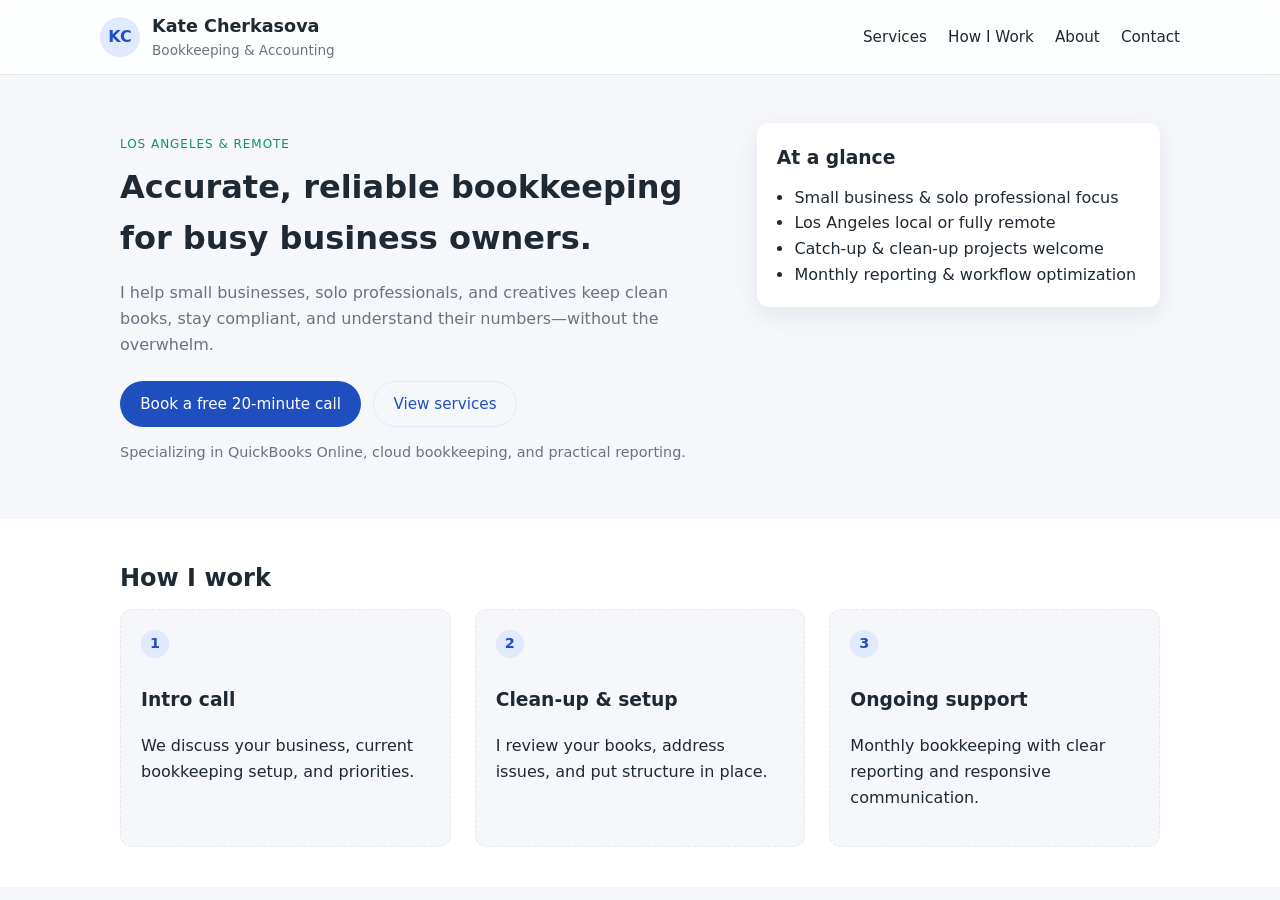
==== index.html @ a2d5a368 "Unify navigation across pages" ====
<!DOCTYPE html>
<html lang="en">
<head>
  <meta charset="UTF-8" />
  <meta name="viewport" content="width=device-width, initial-scale=1.0" />
  <title>Los Angeles Bookkeeping & Accounting | Kate Cherkasova</title>
  <meta name="description" content="Professional bookkeeping and accounting services for small businesses in the Los Angeles area and remote clients. Clean books, clear reporting, and reliable support." />
  <link rel="stylesheet" href="css/styles.css" />
</head>
<body>
  <header class="site-header">
    <div class="container header-content">
      <div class="logo-block">
        <div class="logo-circle">KC</div>
        <div>
          <h1 class="brand">Kate Cherkasova</h1>
          <p class="tagline">Bookkeeping & Accounting</p>
        </div>
      </div>
      <nav class="main-nav">
  <a href="services.html">Services</a>
  <a href="index.html#process">How I Work</a>
  <a href="about.html">About</a>
  <a href="contact.html">Contact</a>
</nav>

    </div>
  </header>

  <main>
    <section class="hero">
      <div class="container hero-grid">
        <div class="hero-text">
          <p class="eyebrow">Los Angeles & Remote</p>
          <h2>Accurate, reliable bookkeeping for busy business owners.</h2>
          <p class="hero-subtext">
            I help small businesses, solo professionals, and creatives keep clean books,
            stay compliant, and understand their numbers—without the overwhelm.
          </p>
          <div class="hero-actions">
            <a href="contact.html" class="btn primary">Book a free 20‑minute call</a>
<a href="services.html" class="btn secondary">View services</a>
          </div>
          <p class="hero-note">
            Specializing in QuickBooks Online, cloud bookkeeping, and practical reporting.
          </p>
        </div>
        <div class="hero-panel">
          <h3>At a glance</h3>
          <ul>
            <li>Small business & solo professional focus</li>
            <li>Los Angeles local or fully remote</li>
            <li>Catch‑up & clean‑up projects welcome</li>
            <li>Monthly reporting & workflow optimization</li>
          </ul>
        </div>
      </div>
    </section>

    <section id="process" class="section alt">
      <div class="container">
        <h2>How I work</h2>
        <div class="steps-grid">
          <div class="step">
            <span class="step-number">1</span>
            <h3>Intro call</h3>
            <p>We discuss your business, current bookkeeping setup, and priorities.</p>
          </div>
          <div class="step">
            <span class="step-number">2</span>
            <h3>Clean‑up & setup</h3>
            <p>I review your books, address issues, and put structure in place.</p>
          </div>
          <div class="step">
            <span class="step-number">3</span>
            <h3>Ongoing support</h3>
            <p>Monthly bookkeeping with clear reporting and responsive communication.</p>
          </div>
        </div>
      </div>
    </section>

  </main>
---- css/styles.css ----
:root {
  --bg: #f5f7fb;
  --bg-alt: #ffffff;
  --primary: #1f4fbf;
  --primary-soft: #e1e9ff;
  --text-main: #1f2933;
  --text-muted: #6b7280;
  --border-subtle: #e5e7eb;
  --accent: #059669;
}

/* Global */

*,
*::before,
*::after {
  box-sizing: border-box;
}

html,
body {
  margin: 0;
  padding: 0;
}

body {
  font-family: system-ui, -apple-system, BlinkMacSystemFont, "Segoe UI", sans-serif;
  background: var(--bg);
  color: var(--text-main);
  line-height: 1.6;
}

img {
  max-width: 100%;
  display: block;
}

a {
  color: var(--primary);
  text-decoration: none;
}

a:hover {
  text-decoration: underline;
}

.container {
  width: 100%;
  max-width: 1080px;
  margin: 0 auto;
  padding: 0 1.25rem;
}

/* Header */

.site-header {
  background: #ffffffcc;
  backdrop-filter: blur(8px);
  border-bottom: 1px solid var(--border-subtle);
  position: sticky;
  top: 0;
  z-index: 20;
}

.header-content {
  display: flex;
  align-items: center;
  justify-content: space-between;
  padding: 0.75rem 0;
}

.logo-block {
  display: flex;
  align-items: center;
  gap: 0.75rem;
}

.logo-circle {
  width: 40px;
  height: 40px;
  border-radius: 999px;
  display: flex;
  align-items: center;
  justify-content: center;
  background: var(--primary-soft);
  color: var(--primary);
  font-weight: 600;
}

.brand {
  margin: 0;
  font-size: 1.1rem;
}

.tagline {
  margin: 0;
  font-size: 0.85rem;
  color: var(--text-muted);
}

.main-nav a {
  margin-left: 1rem;
  font-size: 0.95rem;
  color: var(--text-main);
}

.main-nav a:hover {
  color: var(--primary);
}

/* Hero */

.hero {
  padding: 3rem 0 2.5rem;
}

.hero-grid {
  display: grid;
  grid-template-columns: minmax(0, 3fr) minmax(0, 2fr);
  gap: 2rem;
  align-items: flex-start;
}

.eyebrow {
  text-transform: uppercase;
  letter-spacing: 0.08em;
  font-size: 0.75rem;
  color: var(--accent);
  margin-bottom: 0.5rem;
}

.hero h2 {
  margin: 0 0 1rem;
  font-size: 2rem;
}

.hero-subtext {
  color: var(--text-muted);
  margin-bottom: 1.5rem;
}

.hero-actions {
  display: flex;
  flex-wrap: wrap;
  gap: 0.75rem;
  margin-bottom: 0.75rem;
}

.hero-note {
  font-size: 0.9rem;
  color: var(--text-muted);
}

.hero-panel {
  background: var(--bg-alt);
  border-radius: 0.75rem;
  padding: 1.25rem;
  box-shadow: 0 8px 24px rgba(15, 23, 42, 0.08);
}

.hero-panel h3 {
  margin-top: 0;
  margin-bottom: 0.75rem;
}

.hero-panel ul {
  padding-left: 1.1rem;
  margin: 0;
}

/* Sections */

.section {
  padding: 2.5rem 0;
}

.section.alt {
  background: var(--bg-alt);
}

.section h2 {
  margin-top: 0;
  margin-bottom: 0.75rem;
}

.section-intro {
  max-width: 640px;
  color: var(--text-muted);
  margin-bottom: 1.75rem;
}

/* Cards */

.cards-grid {
  display: grid;
  grid-template-columns: repeat(3, minmax(0, 1fr));
  gap: 1.5rem;
}

.card {
  background: var(--bg-alt);
  border-radius: 0.75rem;
  padding: 1.25rem;
  border: 1px solid var(--border-subtle);
}

.card h3 {
  margin-top: 0;
  margin-bottom: 0.75rem;
}

.card ul {
  margin: 0;
  padding-left: 1.1rem;
}

/* Steps */

.steps-grid {
  display: grid;
  grid-template-columns: repeat(3, minmax(0, 1fr));
  gap: 1.5rem;
}

.step {
  background: var(--bg);
  border-radius: 0.75rem;
  padding: 1.25rem;
  border: 1px dashed var(--border-subtle);
}

.step-number {
  display: inline-flex;
  align-items: center;
  justify-content: center;
  width: 28px;
  height: 28px;
  border-radius: 999px;
  background: var(--primary-soft);
  color: var(--primary);
  font-size: 0.9rem;
  font-weight: 600;
  margin-bottom: 0.5rem;
}

/* About */

.about-grid {
  display: grid;
  grid-template-columns: minmax(0, 3fr) minmax(0, 2fr);
  gap: 2rem;
}

.about-panel {
  background: var(--bg-alt);
  border-radius: 0.75rem;
  padding: 1.25rem;
  border: 1px solid var(--border-subtle);
}

/* Contact */

.contact-grid {
  display: grid;
  grid-template-columns: minmax(0, 1.2fr);
}

.contact-form {
  display: grid;
  gap: 0.75rem;
  max-width: 480px;
}

.contact-form label {
  display: grid;
  gap: 0.25rem;
  font-size: 0.9rem;
}

.contact-form input,
.contact-form select,
.contact-form textarea {
  padding: 0.5rem 0.6rem;
  border-radius: 0.4rem;
  border: 1px solid var(--border-subtle);
  font: inherit;
}

.contact-form input:focus,
.contact-form select:focus,
.contact-form textarea:focus {
  outline: 2px solid var(--primary-soft);
  border-color: var(--primary);
}

.contact-note {
  margin-top: 0.75rem;
  font-size: 0.9rem;
  color: var(--text-muted);
}

.email-text {
  font-weight: 500;
  color: var(--text-main);
}

/* Buttons */

.btn {
  display: inline-flex;
  align-items: center;
  justify-content: center;
  padding: 0.6rem 1.2rem;
  border-radius: 999px;
  font-size: 0.95rem;
  border: 1px solid transparent;
  cursor: pointer;
}

.btn.primary {
  background: var(--primary);
  color: #ffffff;
}

.btn.primary:hover {
  background: #1b46a6;
}

.btn.secondary {
  background: transparent;
  color: var(--primary);
  border-color: var(--primary-soft);
}

.btn.secondary:hover {
  background: var(--primary-soft);
}

/* Footer */

.site-footer {
  border-top: 1px solid var(--border-subtle);
  padding: 1.25rem 0;
  background: #ffffff;
}

.footer-content {
  text-align: center;
  font-size: 0.85rem;
  color: var(--text-muted);
}

/* Responsive */

@media (max-width: 900px) {
  .hero-grid,
  .cards-grid,
  .steps-grid,
  .about-grid {
    grid-template-columns: minmax(0, 1fr);
  }

  .header-content {
    flex-direction: column;
    align-items: flex-start;
    gap: 0.5rem;
  }

  .main-nav a {
    margin-left: 0;
    margin-right: 0.75rem;
  }
}

@media (max-width: 600px) {
  .hero {
    padding-top: 2rem;
  }

  .hero h2 {
    font-size: 1.6rem;
  }

  .container {
    padding: 0 1rem;
  }
}
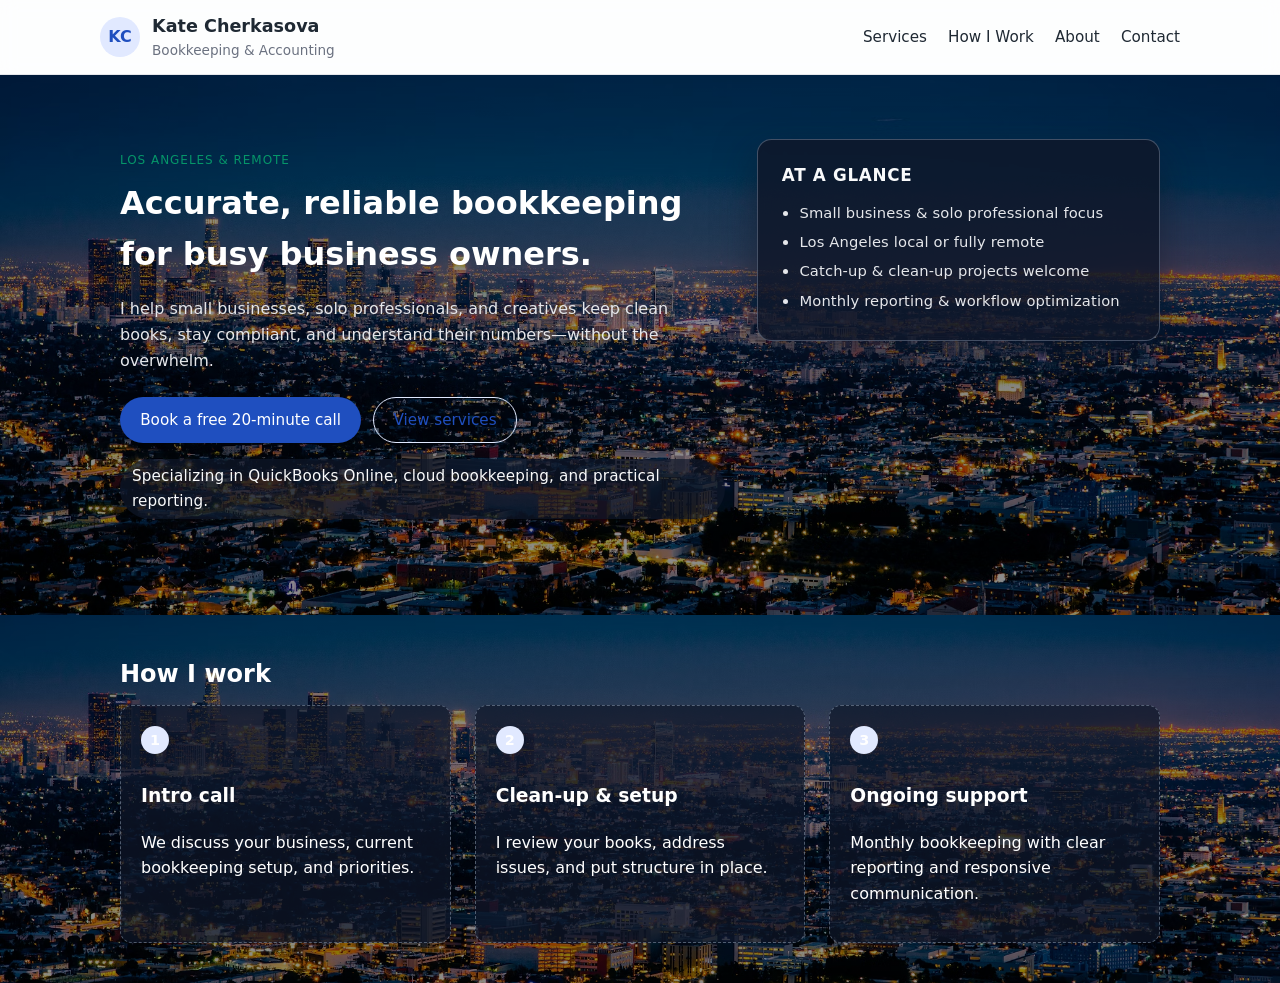
==== commit f688b3eb: "Apply LA background to services/about/contact" ====
--- a/index.html
+++ b/index.html
@@ -57,7 +57,7 @@
       </div>
     </section>
 
-    <section id="process" class="section alt">
+    <section id="process" class="section la-bg">
       <div class="container">
         <h2>How I work</h2>
         <div class="steps-grid">
--- a/css/styles.css
+++ b/css/styles.css
@@ -111,7 +111,17 @@
 /* Hero */
 
 .hero {
-  padding: 3rem 0 2.5rem;
+  padding: 4rem 0 3rem;
+  min-height: 60vh;
+  background-image: linear-gradient(
+      rgba(0, 0, 0, 0.45),
+      rgba(0, 0, 0, 0.45)
+    ),
+    url("../img/la-skyline.jpg");
+  background-size: cover;
+  background-position: center;
+  background-repeat: no-repeat;
+  color: #ffffff;
 }
 
 .hero-grid {
@@ -135,7 +145,7 @@
 }
 
 .hero-subtext {
-  color: var(--text-muted);
+  color: #e5e7eb;
   margin-bottom: 1.5rem;
 }
 
@@ -147,25 +157,51 @@
 }
 
 .hero-note {
-  font-size: 0.9rem;
-  color: var(--text-muted);
+  display: inline-block;
+  padding: 0.35rem 0.75rem;
+  border-radius: 999px;
+  background: rgba(15, 23, 42, 0.7);  /* dark glass over image */
+  color: #f9fafb;
+  font-size: 0.95rem;
+  font-weight: 500;
+  letter-spacing: 0.01em;
+  margin-top: 0.25rem;
 }
 
 .hero-panel {
-  background: var(--bg-alt);
-  border-radius: 0.75rem;
-  padding: 1.25rem;
-  box-shadow: 0 8px 24px rgba(15, 23, 42, 0.08);
+  background: rgba(15, 23, 42, 0.85); /* dark, semi‑transparent */
+  border-radius: 0.9rem;
+  padding: 1.4rem 1.5rem;
+  box-shadow: 0 16px 40px rgba(15, 23, 42, 0.6);
+  border: 1px solid rgba(148, 163, 184, 0.4);
+  color: #e5e7eb;
 }
 
 .hero-panel h3 {
   margin-top: 0;
   margin-bottom: 0.75rem;
+  font-size: 1.05rem;
+  letter-spacing: 0.04em;
+  text-transform: uppercase;
+  color: #f9fafb;
 }
 
 .hero-panel ul {
   padding-left: 1.1rem;
   margin: 0;
+  list-style: disc;
+}
+
+.hero-panel li {
+  margin-bottom: 0.35rem;
+  font-size: 0.92rem;
+  letter-spacing: 0.01em;
+}
+
+.hero-panel,
+.hero-panel li {
+  font-weight: 400;
+  letter-spacing: 0.01em;
 }
 
 /* Sections */
@@ -352,29 +388,10 @@
 
 /* Responsive */
 
-@media (max-width: 900px) {
-  .hero-grid,
-  .cards-grid,
-  .steps-grid,
-  .about-grid {
-    grid-template-columns: minmax(0, 1fr);
-  }
-
-  .header-content {
-    flex-direction: column;
-    align-items: flex-start;
-    gap: 0.5rem;
-  }
-
-  .main-nav a {
-    margin-left: 0;
-    margin-right: 0.75rem;
-  }
-}
-
 @media (max-width: 600px) {
   .hero {
-    padding-top: 2rem;
+    padding-top: 3rem;
+    padding-bottom: 2.5rem;
   }
 
   .hero h2 {
@@ -384,4 +401,34 @@
   .container {
     padding: 0 1rem;
   }
+}
+
+.section.la-bg {
+  background-image: linear-gradient(
+      rgba(0, 0, 0, 0.45),
+      rgba(0, 0, 0, 0.45)
+    ),
+    url("../img/la-skyline.jpg");
+  background-size: cover;
+  background-position: center;
+  background-repeat: no-repeat;
+  color: #ffffff;
+}
+
+.section.la-bg h2,
+.section.la-bg p,
+.section.la-bg h3,
+.section.la-bg .step-number {
+  color: #ffffff;
+}
+
+.section.la-bg .step {
+  background: rgba(15, 23, 42, 0.7);
+  border-color: rgba(148, 163, 184, 0.5);
+}
+
+.section.la-bg .card {
+  background: rgba(15, 23, 42, 0.8);
+  border-color: rgba(148, 163, 184, 0.6);
+  color: #e5e7eb;
 }
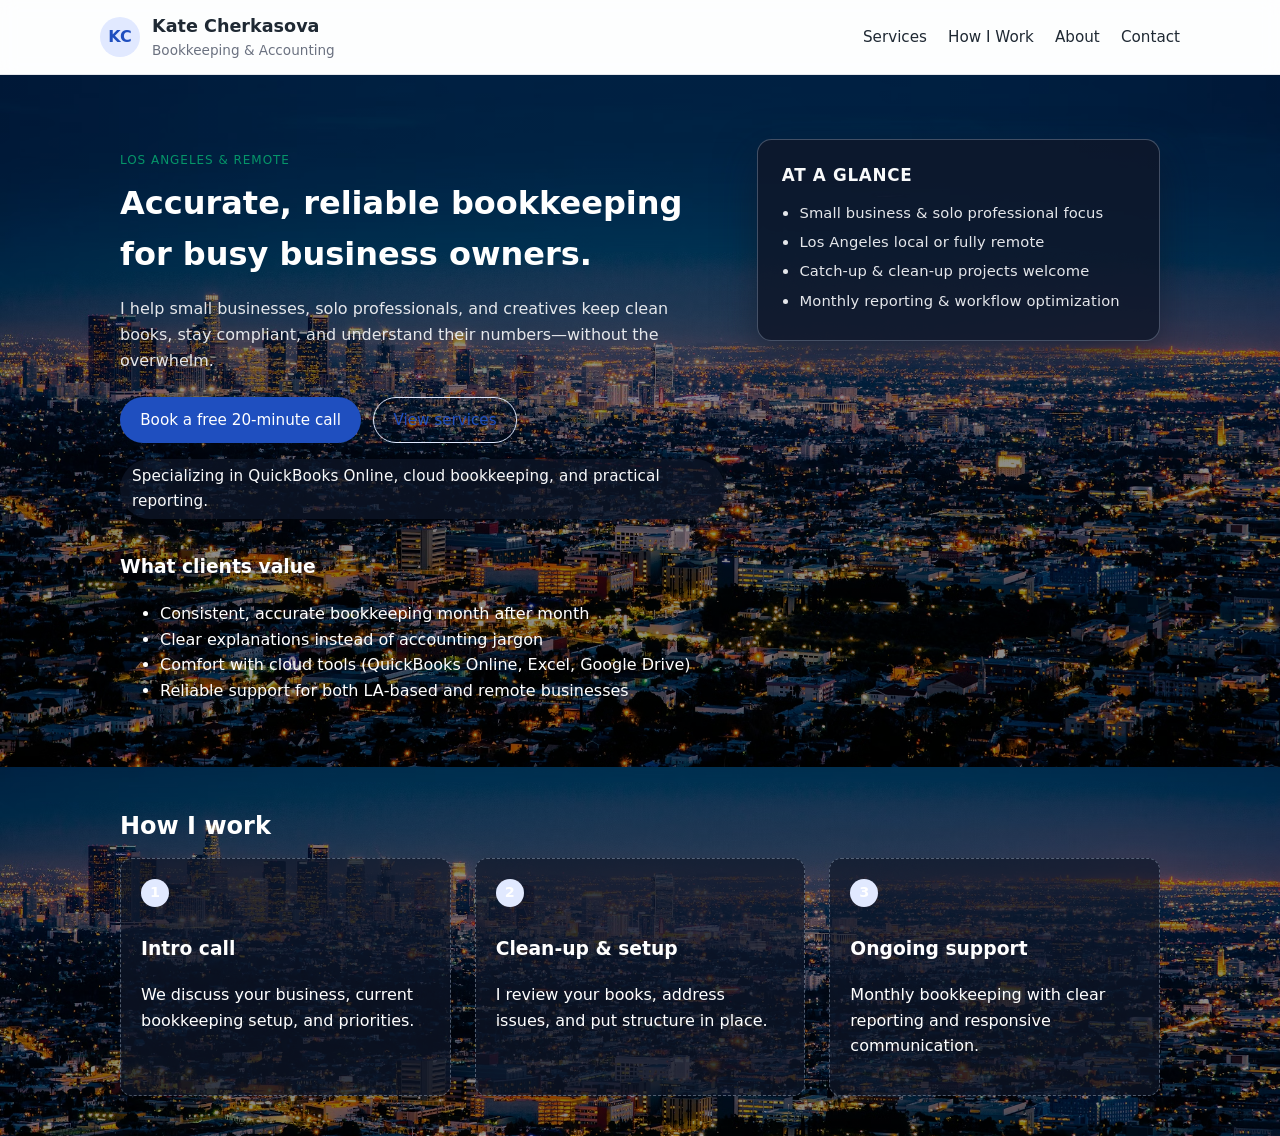
==== commit db5401f2: "Place 'What clients value' card inside hero layout" ====
--- a/index.html
+++ b/index.html
@@ -28,34 +28,44 @@
   </header>
 
   <main>
-    <section class="hero">
-      <div class="container hero-grid">
-        <div class="hero-text">
-          <p class="eyebrow">Los Angeles & Remote</p>
-          <h2>Accurate, reliable bookkeeping for busy business owners.</h2>
-          <p class="hero-subtext">
-            I help small businesses, solo professionals, and creatives keep clean books,
-            stay compliant, and understand their numbers—without the overwhelm.
-          </p>
-          <div class="hero-actions">
-            <a href="contact.html" class="btn primary">Book a free 20‑minute call</a>
-<a href="services.html" class="btn secondary">View services</a>
-          </div>
-          <p class="hero-note">
-            Specializing in QuickBooks Online, cloud bookkeeping, and practical reporting.
-          </p>
-        </div>
-        <div class="hero-panel">
-          <h3>At a glance</h3>
-          <ul>
-            <li>Small business & solo professional focus</li>
-            <li>Los Angeles local or fully remote</li>
-            <li>Catch‑up & clean‑up projects welcome</li>
-            <li>Monthly reporting & workflow optimization</li>
-          </ul>
-        </div>
+   <section class="hero">
+  <div class="container hero-grid">
+    <div class="hero-text">
+      <p class="eyebrow">Los Angeles & Remote</p>
+      <h2>Accurate, reliable bookkeeping for busy business owners.</h2>
+      <p class="hero-subtext">
+        I help small businesses, solo professionals, and creatives keep clean books,
+        stay compliant, and understand their numbers—without the overwhelm.
+      </p>
+      <div class="hero-actions">
+        <a href="contact.html" class="btn primary">Book a free 20‑minute call</a>
+        <a href="services.html" class="btn secondary">View services</a>
       </div>
-    </section>
+      <p class="hero-note">
+        Specializing in QuickBooks Online, cloud bookkeeping, and practical reporting.
+      </p>
+      <div class="hero-value-card">
+        <h3>What clients value</h3>
+        <ul>
+          <li>Consistent, accurate bookkeeping month after month</li>
+          <li>Clear explanations instead of accounting jargon</li>
+          <li>Comfort with cloud tools (QuickBooks Online, Excel, Google Drive)</li>
+          <li>Reliable support for both LA‑based and remote businesses</li>
+        </ul>
+      </div>
+    </div>
+
+    <div class="hero-panel">
+      <h3>At a glance</h3>
+      <ul>
+        <li>Small business & solo professional focus</li>
+        <li>Los Angeles local or fully remote</li>
+        <li>Catch‑up & clean‑up projects welcome</li>
+        <li>Monthly reporting & workflow optimization</li>
+      </ul>
+    </div>
+  </div>
+</section>
 
     <section id="process" class="section la-bg">
       <div class="container">
--- a/css/styles.css
+++ b/css/styles.css
@@ -234,15 +234,19 @@
 }
 
 .card {
-  background: var(--bg-alt);
-  border-radius: 0.75rem;
-  padding: 1.25rem;
+  background: #ffffff;
+  border-radius: 0.9rem;
+  padding: 1.4rem 1.5rem;
   border: 1px solid var(--border-subtle);
+  box-shadow: 0 10px 24px rgba(15, 23, 42, 0.06);
+  color: var(--text-main);
 }
 
 .card h3 {
   margin-top: 0;
   margin-bottom: 0.75rem;
+  font-size: 1.05rem;
+  font-weight: 600;
 }
 
 .card ul {
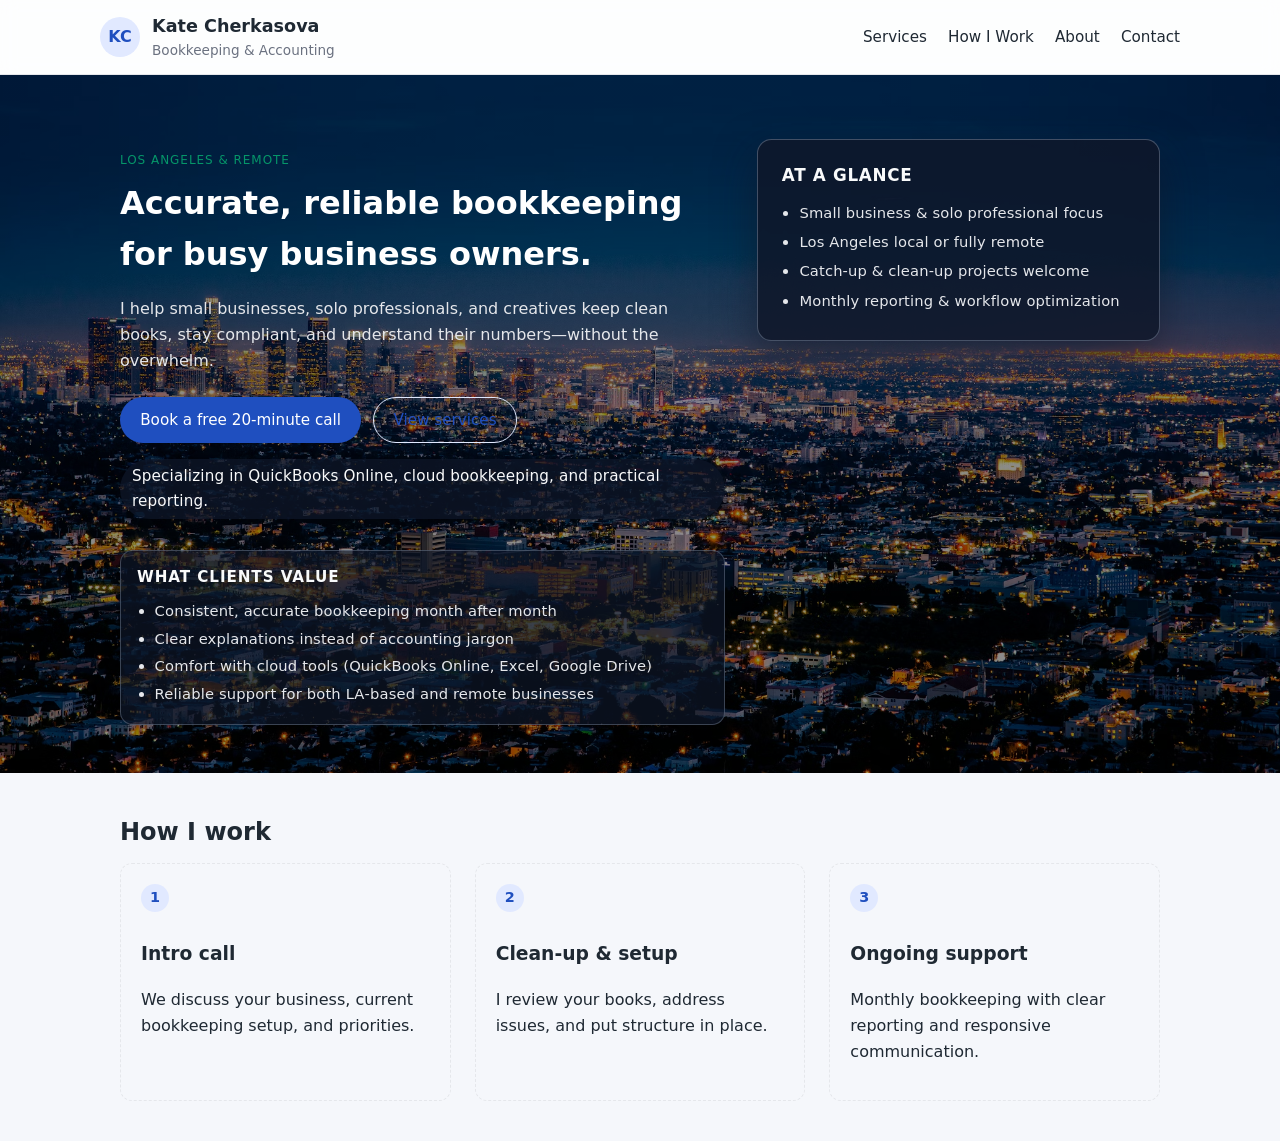
==== commit 44d0916d: "Use clean background for 'How I work' section" ====
--- a/index.html
+++ b/index.html
@@ -67,7 +67,7 @@
   </div>
 </section>
 
-    <section id="process" class="section la-bg">
+    <section id="process" class="section">
       <div class="container">
         <h2>How I work</h2>
         <div class="steps-grid">
--- a/css/styles.css
+++ b/css/styles.css
@@ -407,32 +407,32 @@
   }
 }
 
-.section.la-bg {
-  background-image: linear-gradient(
-      rgba(0, 0, 0, 0.45),
-      rgba(0, 0, 0, 0.45)
-    ),
-    url("../img/la-skyline.jpg");
-  background-size: cover;
-  background-position: center;
-  background-repeat: no-repeat;
-  color: #ffffff;
-}
-
-.section.la-bg h2,
-.section.la-bg p,
-.section.la-bg h3,
-.section.la-bg .step-number {
-  color: #ffffff;
-}
-
-.section.la-bg .step {
-  background: rgba(15, 23, 42, 0.7);
-  border-color: rgba(148, 163, 184, 0.5);
-}
-
-.section.la-bg .card {
-  background: rgba(15, 23, 42, 0.8);
-  border-color: rgba(148, 163, 184, 0.6);
+
+.hero-value-card {
+  margin-top: 1rem;
+  padding: 0.9rem 1rem;
+  border-radius: 0.8rem;
+  background: rgba(15, 23, 42, 0.65);
+  border: 1px solid rgba(148, 163, 184, 0.35);
   color: #e5e7eb;
-}+}
+
+.hero-value-card h3 {
+  margin: 0 0 0.6rem;
+  font-size: 0.95rem;
+  text-transform: uppercase;
+  letter-spacing: 0.06em;
+  color: #f9fafb;
+}
+
+.hero-value-card ul {
+  margin: 0;
+  padding-left: 1.1rem;
+  list-style: disc;
+}
+
+.hero-value-card li {
+  font-size: 0.92rem;
+  letter-spacing: 0.01em;
+  margin-bottom: 0.25rem;
+}
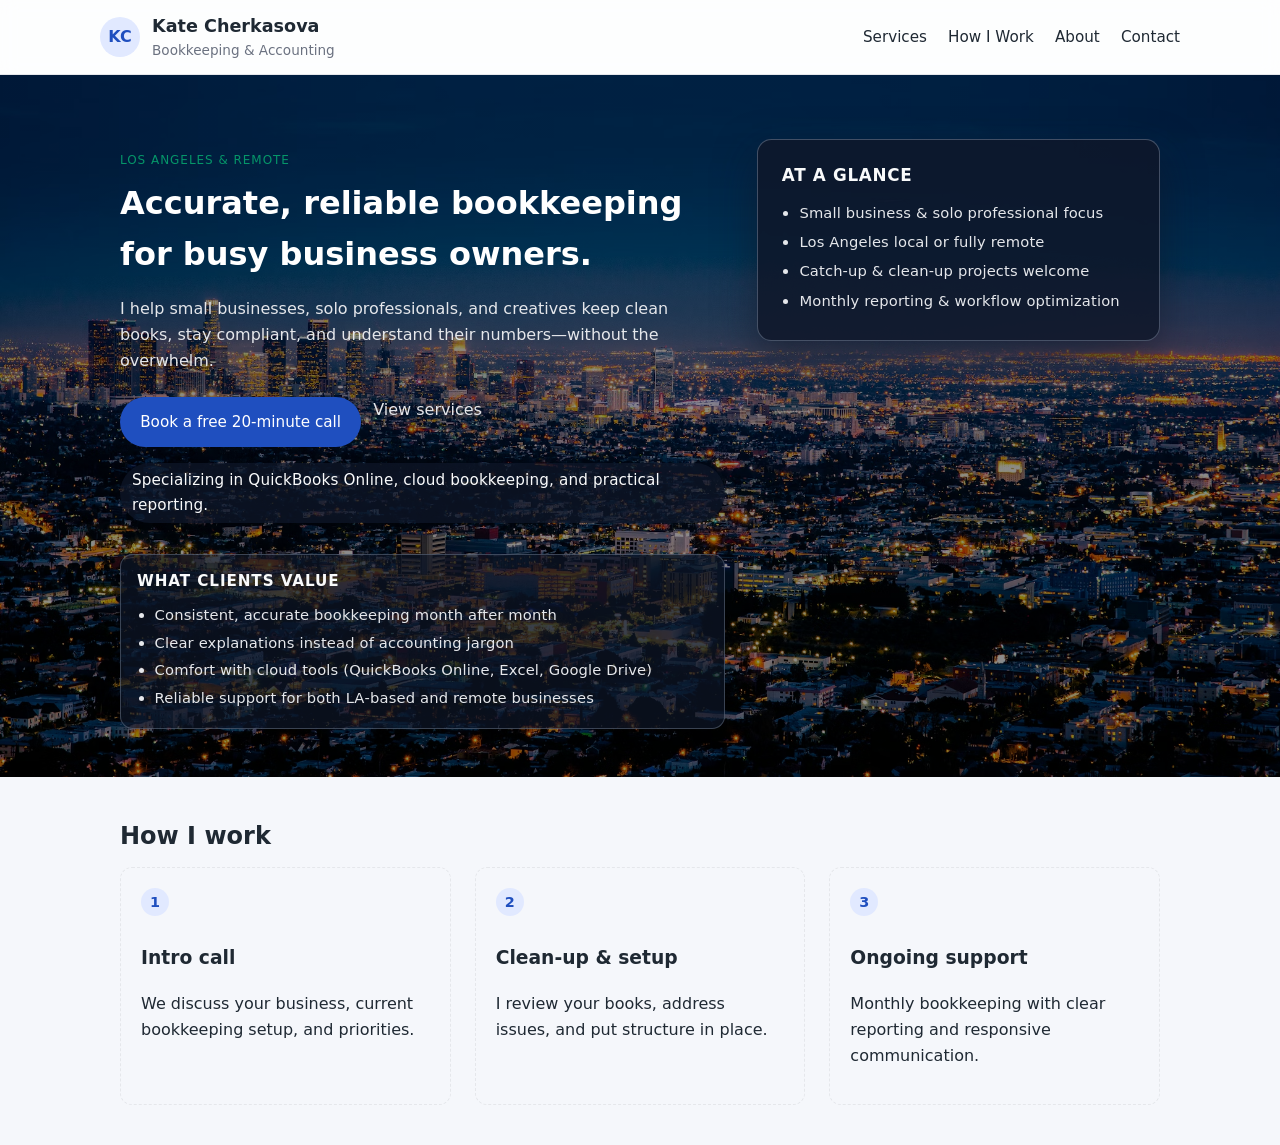
==== commit d4cbe652: "adjust how i work anchor to hero top" ====
--- a/index.html
+++ b/index.html
@@ -19,7 +19,7 @@
       </div>
       <nav class="main-nav">
   <a href="services.html">Services</a>
-  <a href="index.html#process">How I Work</a>
+  <a href="index.html#how-i-work-hero">How I Work</a>
   <a href="about.html">About</a>
   <a href="contact.html">Contact</a>
 </nav>
@@ -28,7 +28,7 @@
   </header>
 
   <main>
-   <section class="hero">
+  <section class="hero">
   <div class="container hero-grid">
     <div class="hero-text">
       <p class="eyebrow">Los Angeles & Remote</p>
@@ -39,7 +39,7 @@
       </p>
       <div class="hero-actions">
         <a href="contact.html" class="btn primary">Book a free 20‑minute call</a>
-        <a href="services.html" class="btn secondary">View services</a>
+        <a href="services.html" class="hero-subtext">View services</a>
       </div>
       <p class="hero-note">
         Specializing in QuickBooks Online, cloud bookkeeping, and practical reporting.
--- a/css/styles.css
+++ b/css/styles.css
@@ -225,6 +225,10 @@
   margin-bottom: 1.75rem;
 }
 
+#process {
+  scroll-margin-top: 80px;
+}
+
 /* Cards */
 
 .cards-grid {
@@ -436,3 +440,7 @@
   letter-spacing: 0.01em;
   margin-bottom: 0.25rem;
 }
+
+#how-i-work-hero {
+  scroll-margin-top: 80px;
+}
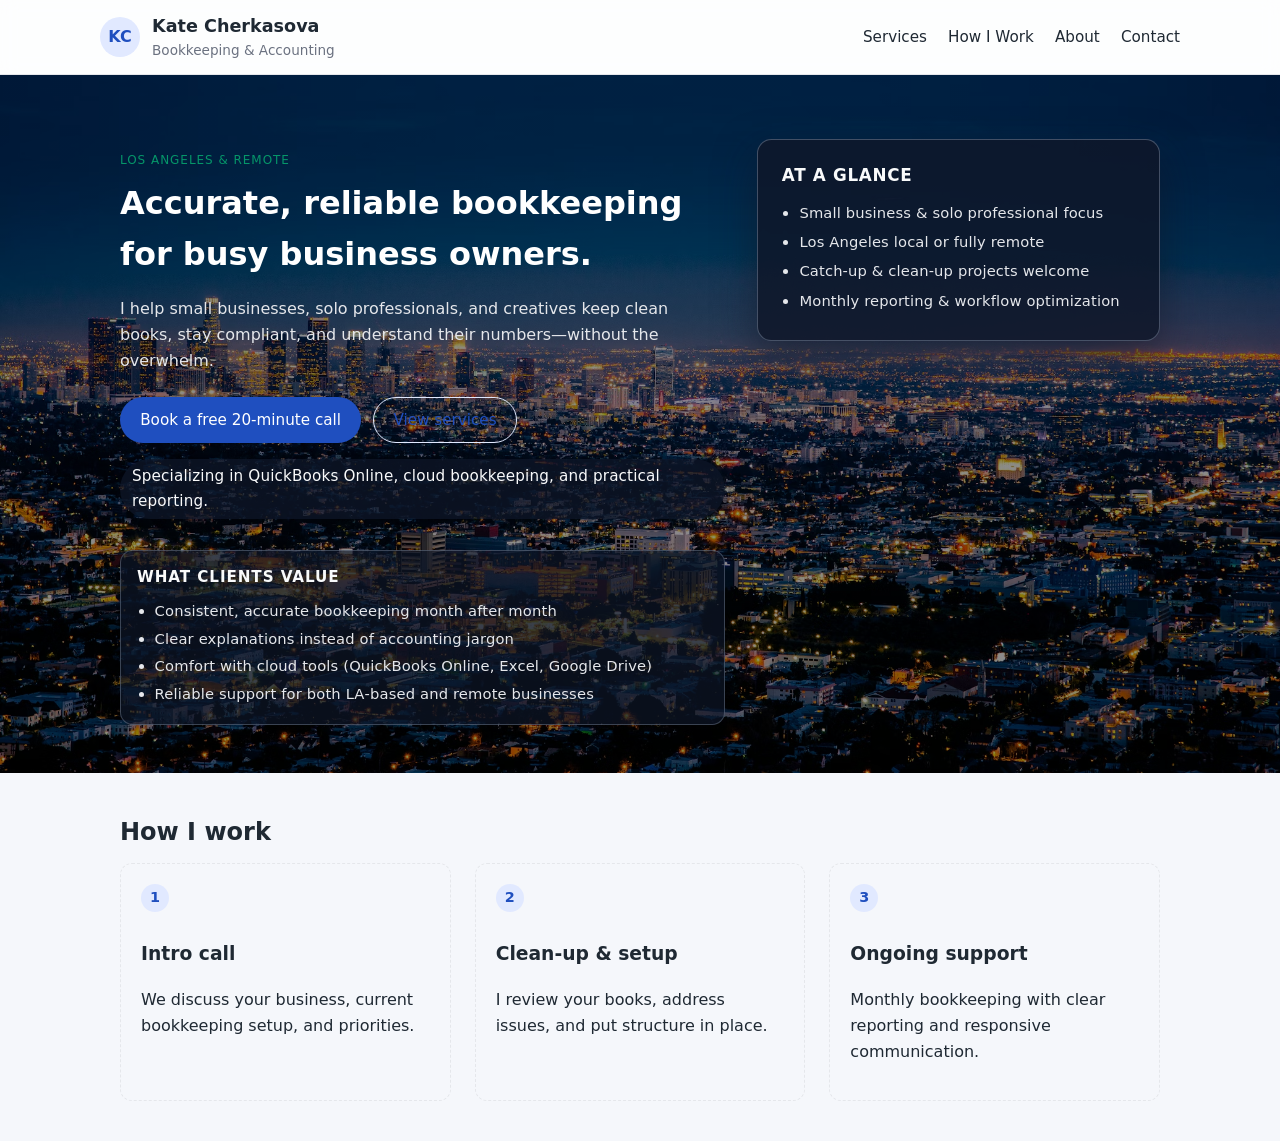
==== commit 9030cfab: "Adjust How I Work anchor to hero top" ====
--- a/index.html
+++ b/index.html
@@ -39,7 +39,7 @@
       </p>
       <div class="hero-actions">
         <a href="contact.html" class="btn primary">Book a free 20‑minute call</a>
-        <a href="services.html" class="hero-subtext">View services</a>
+        <a href="services.html" class="btn secondary">View services</a>
       </div>
       <p class="hero-note">
         Specializing in QuickBooks Online, cloud bookkeeping, and practical reporting.
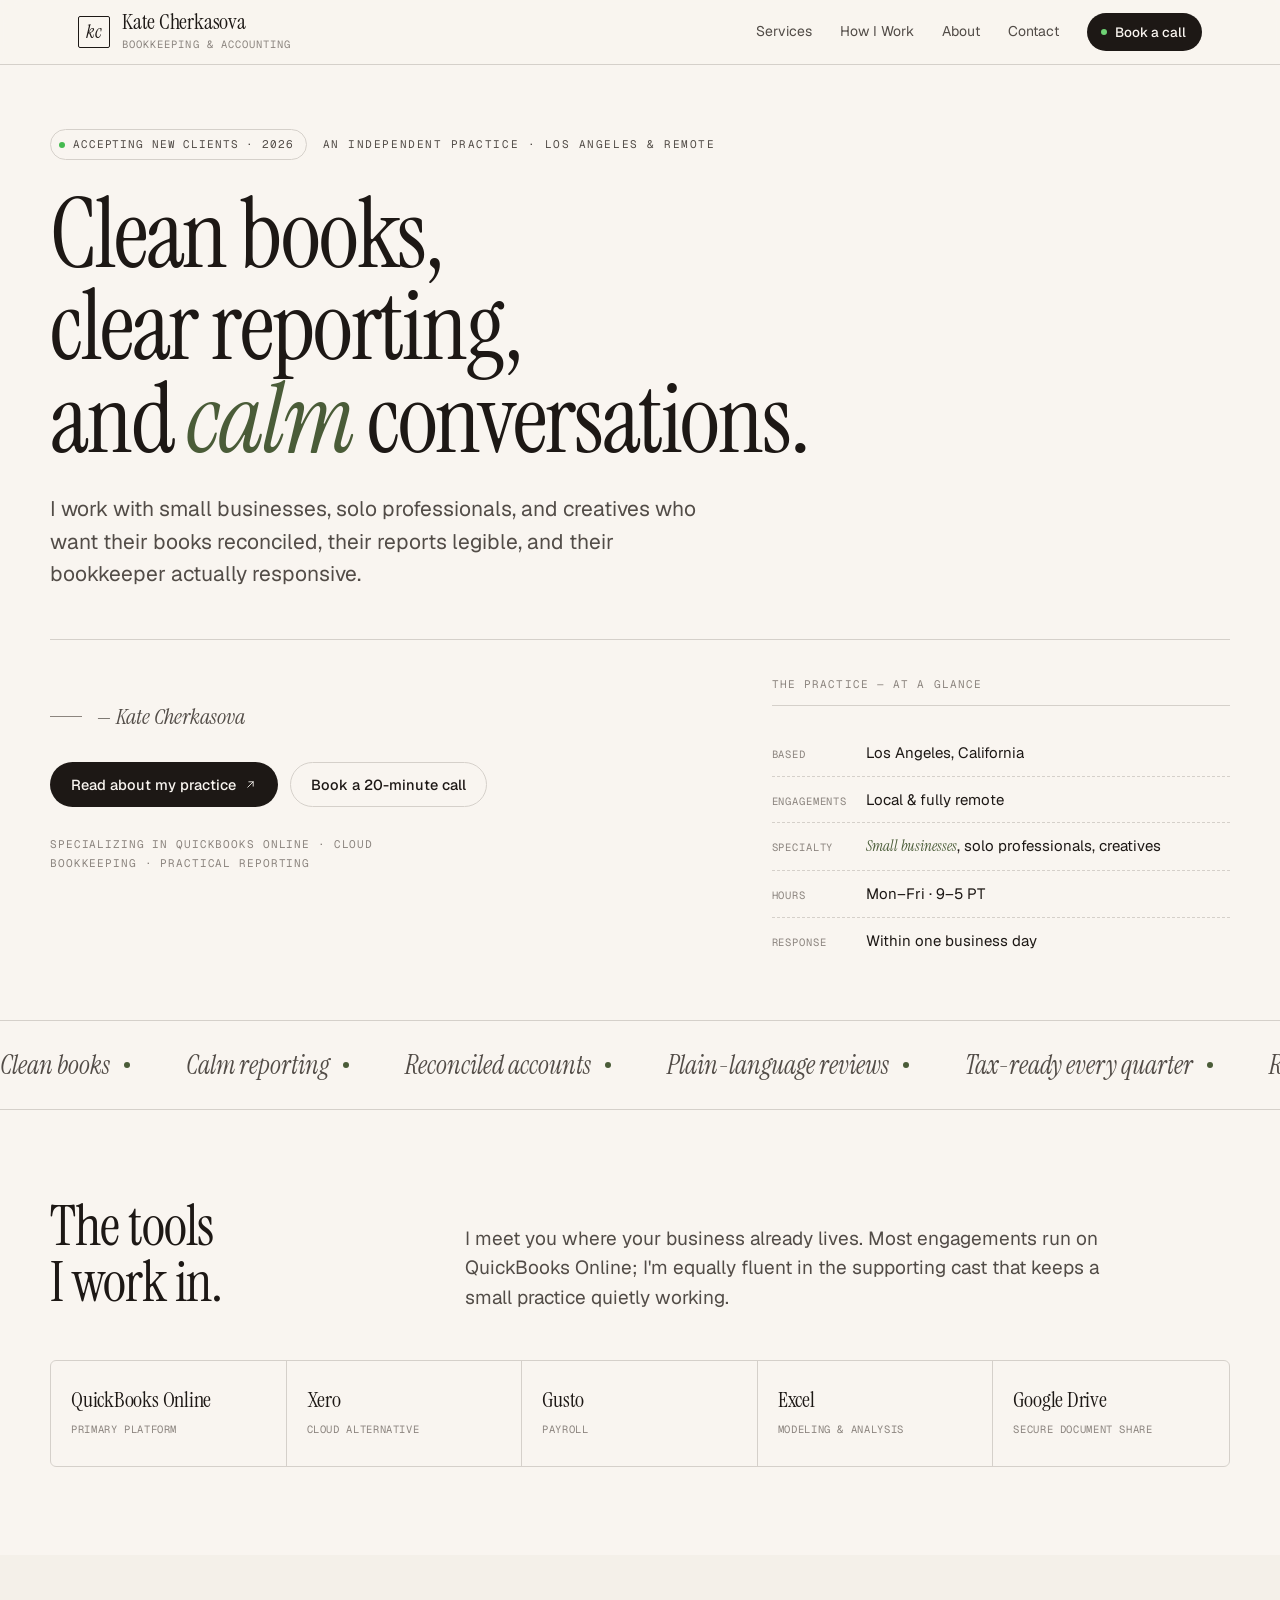
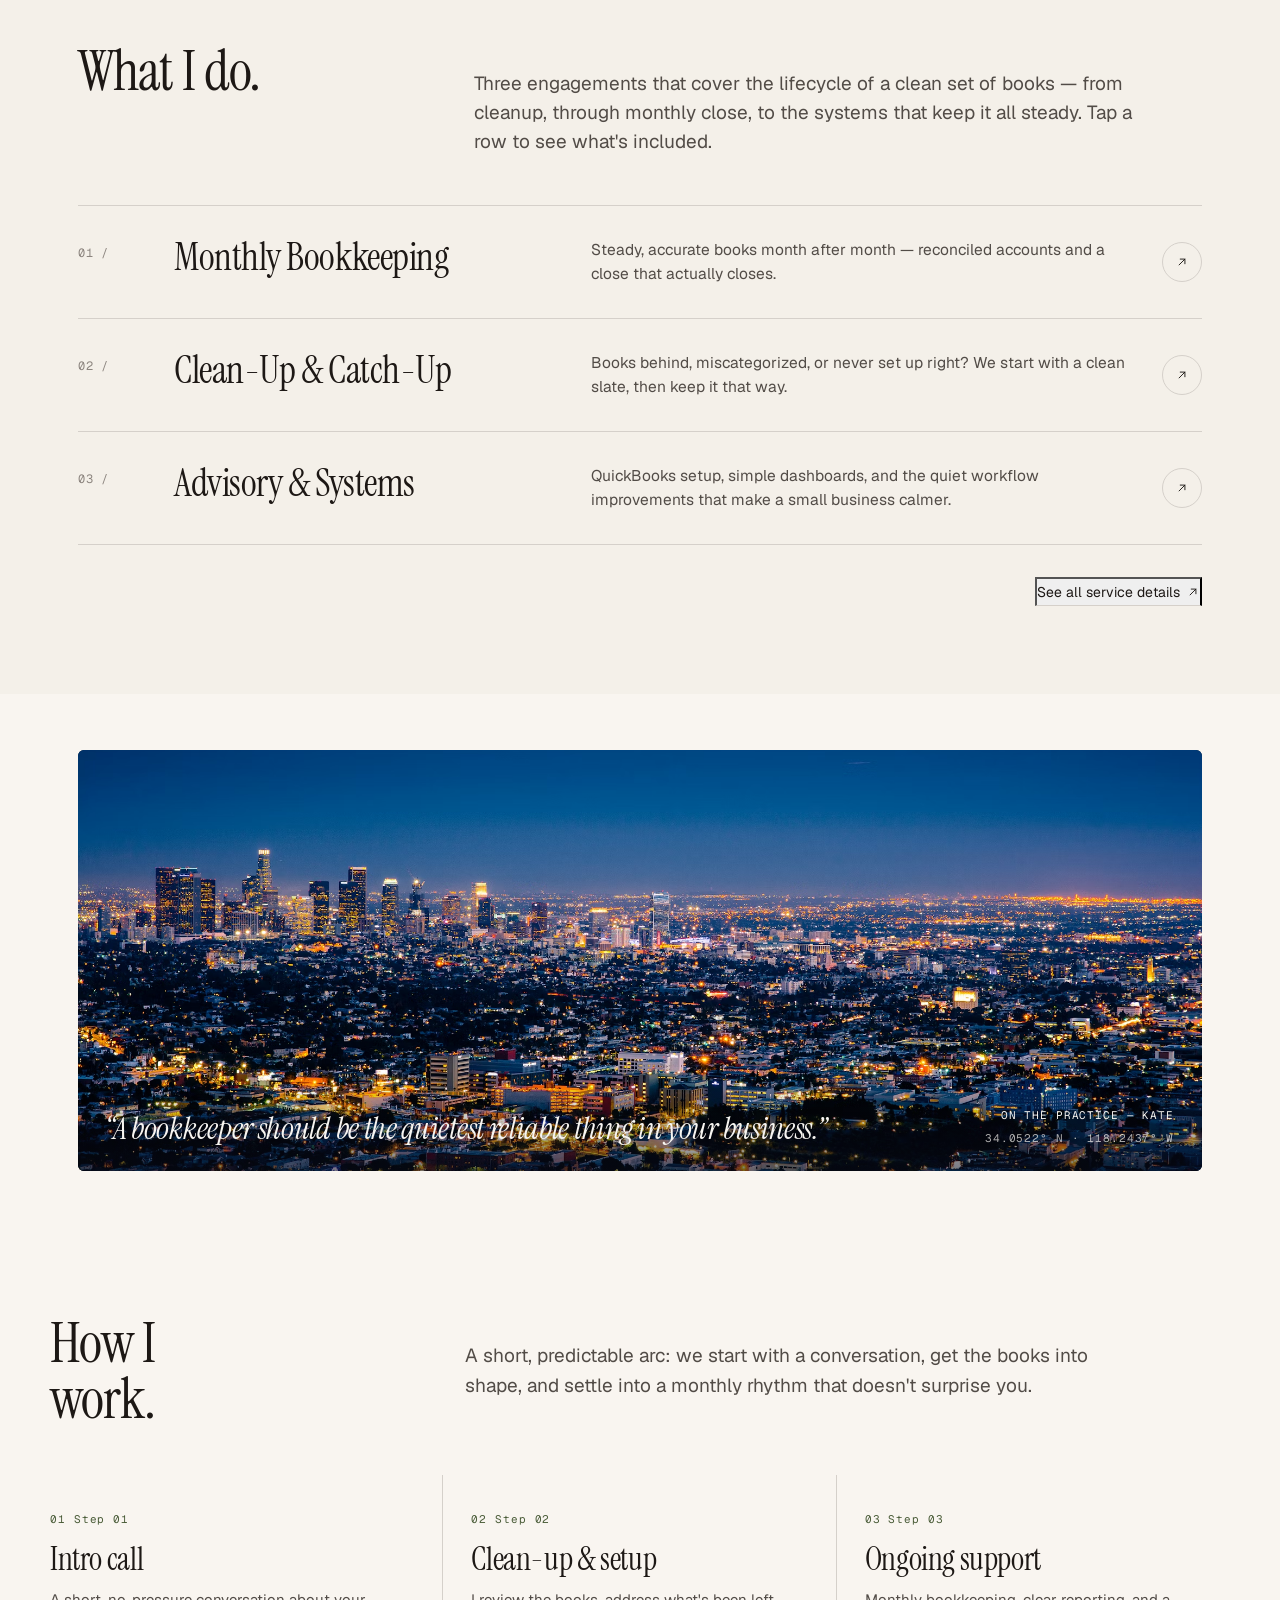
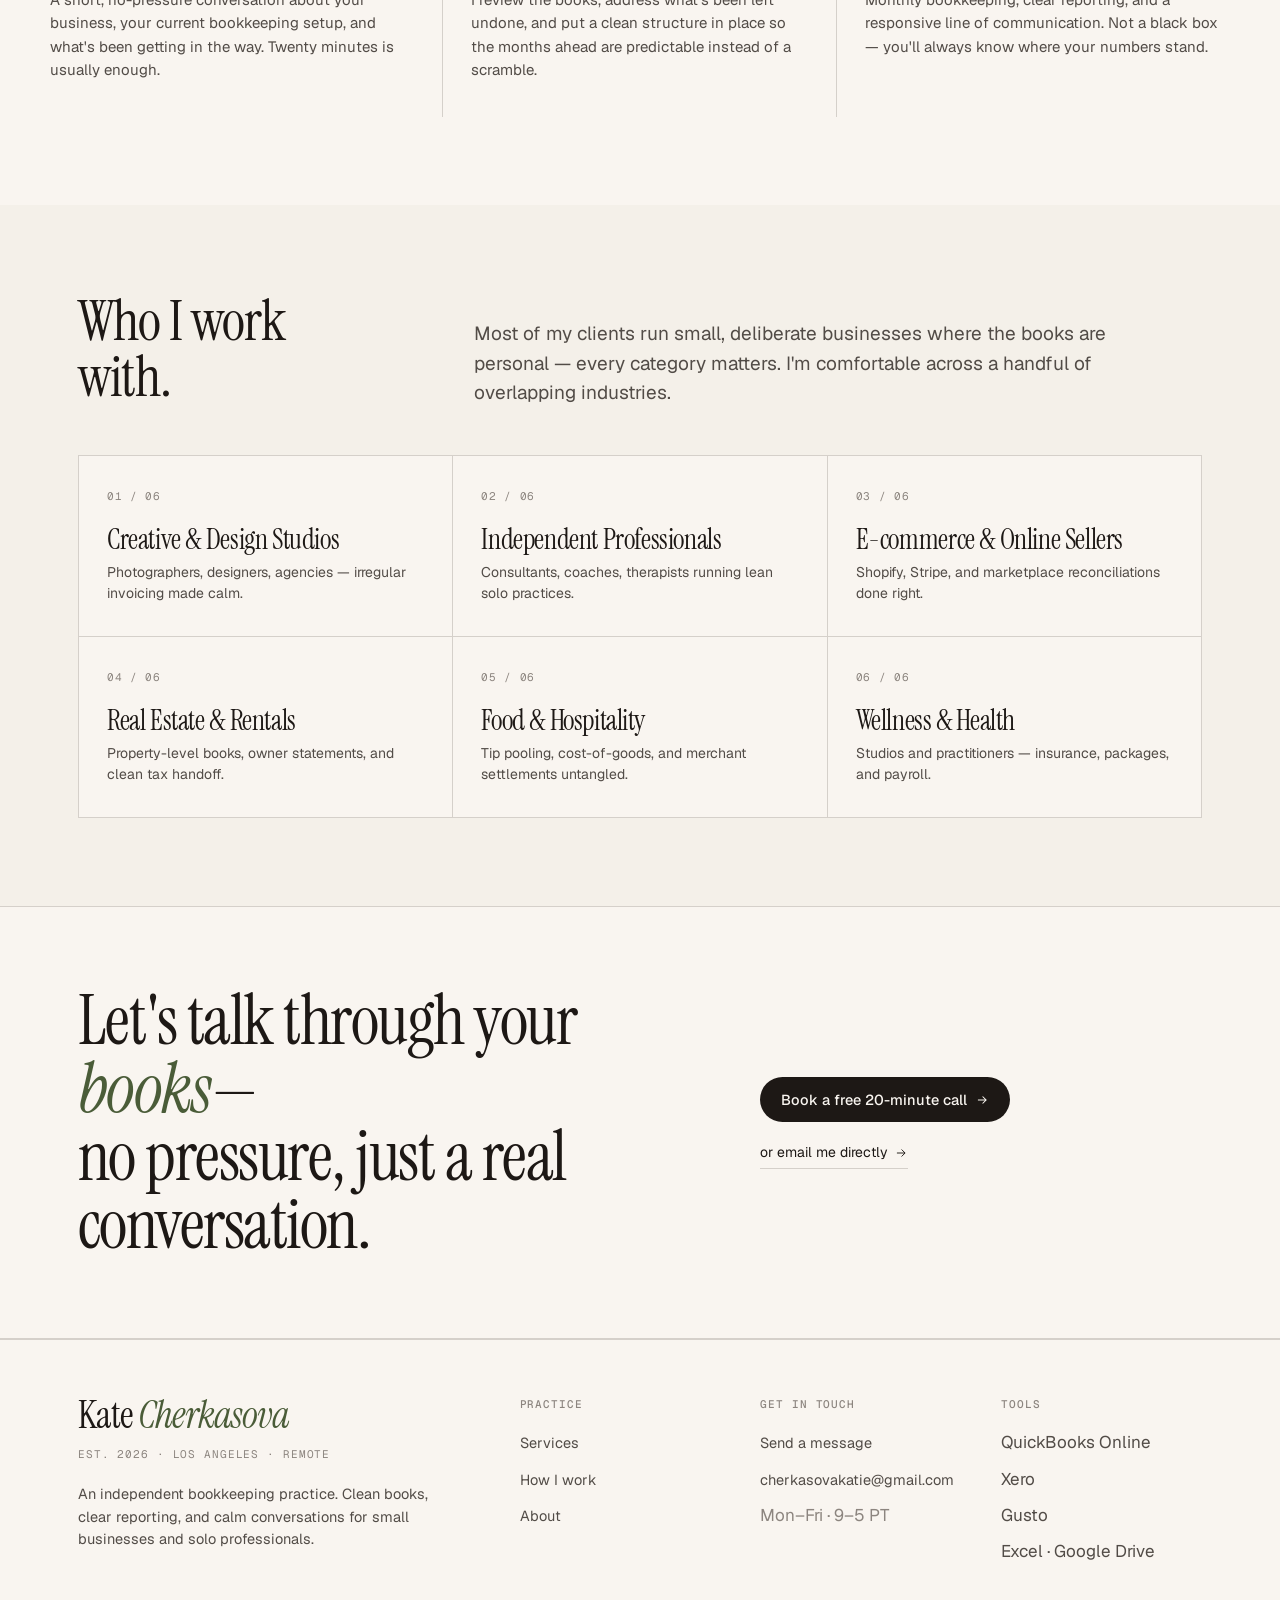
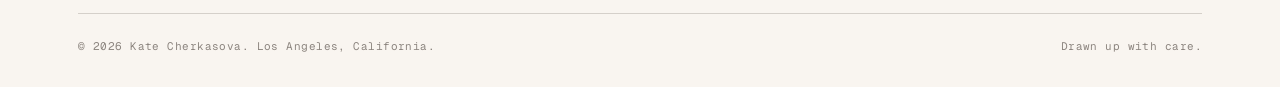
==== commit a5fffcb0: "Add files via upload" ====
--- a/index.html
+++ b/index.html
@@ -1,93 +1,183 @@
 <!DOCTYPE html>
-<html lang="en">
+<html>
 <head>
-  <meta charset="UTF-8" />
-  <meta name="viewport" content="width=device-width, initial-scale=1.0" />
-  <title>Los Angeles Bookkeeping & Accounting | Kate Cherkasova</title>
-  <meta name="description" content="Professional bookkeeping and accounting services for small businesses in the Los Angeles area and remote clients. Clean books, clear reporting, and reliable support." />
-  <link rel="stylesheet" href="css/styles.css" />
+  <meta charset="utf-8">
+  <title>Kate Cherkasova — Bookkeeping &amp; Accounting · Los Angeles</title>
+  <style>
+    * { margin: 0; padding: 0; box-sizing: border-box; }
+    body { background: #f7f3ea; display: flex; align-items: center; justify-content: center; min-height: 100vh; font-family: -apple-system, BlinkMacSystemFont, sans-serif; }
+    #__bundler_loading { position: fixed; bottom: 20px; right: 20px; font: 13px/1.4 -apple-system, BlinkMacSystemFont, sans-serif; color: #666; background: #fff; padding: 8px 14px; border-radius: 8px; box-shadow: 0 1px 4px rgba(0,0,0,0.12); z-index: 10000; }
+    #__bundler_thumbnail { position: fixed; inset: 0; width: 100%; height: 100%; display: flex; align-items: center; justify-content: center; background: #f7f3ea; z-index: 9999; }
+    #__bundler_thumbnail svg { width: 100%; height: 100%; object-fit: contain; }
+    #__bundler_placeholder { color: #999; font-size: 14px; }
+  </style>
+  <noscript>
+    <style>#__bundler_loading { display: none; }</style>
+    <div style="position:fixed;bottom:12px;left:12px;font:13px/1.4 -apple-system,BlinkMacSystemFont,sans-serif;color:#999;background:rgba(255,255,255,0.9);padding:6px 12px;border-radius:6px;box-shadow:0 1px 4px rgba(0,0,0,0.08);z-index:10000;">
+      This page requires JavaScript to display.
+    </div>
+  </noscript>
 </head>
 <body>
-  <header class="site-header">
-    <div class="container header-content">
-      <div class="logo-block">
-        <div class="logo-circle">KC</div>
-        <div>
-          <h1 class="brand">Kate Cherkasova</h1>
-          <p class="tagline">Bookkeeping & Accounting</p>
-        </div>
-      </div>
-      <nav class="main-nav">
-  <a href="services.html">Services</a>
-  <a href="index.html#how-i-work-hero">How I Work</a>
-  <a href="about.html">About</a>
-  <a href="contact.html">Contact</a>
-</nav>
+  <div id="__bundler_thumbnail">
+    <svg viewBox="0 0 1200 800" xmlns="http://www.w3.org/2000/svg">
+      <rect width="1200" height="800" fill="#f7f3ea"></rect>
+      <g transform="translate(600 400)" text-anchor="middle" font-family="Georgia, serif" fill="#1c1a16">
+        <text y="-40" font-size="220" font-style="italic" letter-spacing="-8">kc</text>
+        <text y="80" font-size="42" letter-spacing="2" font-family="ui-monospace, Menlo, monospace" fill="#5f7a3a">BOOKKEEPING &amp; ACCOUNTING</text>
+        <text y="135" font-size="28" letter-spacing="4" font-family="ui-monospace, Menlo, monospace" fill="#5f6a55">LOS ANGELES · 2026</text>
+      </g>
+    </svg>
+  </div>
+  <div id="__bundler_loading">Unpacking...</div>
 
-    </div>
-  </header>
+  <script>
+    
+document.addEventListener('DOMContentLoaded', async function() {
+  const loading = document.getElementById('__bundler_loading');
+  function setStatus(msg) { if (loading) loading.textContent = msg; }
 
-  <main>
-  <section class="hero">
-  <div class="container hero-grid">
-    <div class="hero-text">
-      <p class="eyebrow">Los Angeles & Remote</p>
-      <h2>Accurate, reliable bookkeeping for busy business owners.</h2>
-      <p class="hero-subtext">
-        I help small businesses, solo professionals, and creatives keep clean books,
-        stay compliant, and understand their numbers—without the overwhelm.
-      </p>
-      <div class="hero-actions">
-        <a href="contact.html" class="btn primary">Book a free 20‑minute call</a>
-        <a href="services.html" class="btn secondary">View services</a>
-      </div>
-      <p class="hero-note">
-        Specializing in QuickBooks Online, cloud bookkeeping, and practical reporting.
-      </p>
-      <div class="hero-value-card">
-        <h3>What clients value</h3>
-        <ul>
-          <li>Consistent, accurate bookkeeping month after month</li>
-          <li>Clear explanations instead of accounting jargon</li>
-          <li>Comfort with cloud tools (QuickBooks Online, Excel, Google Drive)</li>
-          <li>Reliable support for both LA‑based and remote businesses</li>
-        </ul>
-      </div>
-    </div>
+  // Error sink persists across replaceWith since it's on window, not the DOM.
+  window.addEventListener('error', function(e) {
+    var p = document.body || document.documentElement;
+    var d = document.getElementById('__bundler_err') || p.appendChild(document.createElement('div'));
+    d.id = '__bundler_err';
+    d.style.cssText = 'position:fixed;bottom:12px;left:12px;right:12px;font:12px/1.4 ui-monospace,monospace;background:#2a1215;color:#ff8a80;padding:10px 14px;border-radius:8px;border:1px solid #5c2b2e;z-index:99999;white-space:pre-wrap;max-height:40vh;overflow:auto';
+    d.textContent = (d.textContent ? d.textContent + String.fromCharCode(10) : '') +
+      '[bundle] ' + (e.message || e.type) +
+      (e.filename ? ' (' + e.filename.slice(0, 60) + ':' + e.lineno + ')' : '');
+  }, true);
 
-    <div class="hero-panel">
-      <h3>At a glance</h3>
-      <ul>
-        <li>Small business & solo professional focus</li>
-        <li>Los Angeles local or fully remote</li>
-        <li>Catch‑up & clean‑up projects welcome</li>
-        <li>Monthly reporting & workflow optimization</li>
-      </ul>
-    </div>
-  </div>
-</section>
+  try {
+    const manifestEl = document.querySelector('script[type="__bundler/manifest"]');
+    const templateEl = document.querySelector('script[type="__bundler/template"]');
+    if (!manifestEl || !templateEl) {
+      setStatus('Error: missing bundle data');
+      console.error('[bundler] Missing script tags — manifestEl:', !!manifestEl, 'templateEl:', !!templateEl);
+      return;
+    }
 
-    <section id="process" class="section">
-      <div class="container">
-        <h2>How I work</h2>
-        <div class="steps-grid">
-          <div class="step">
-            <span class="step-number">1</span>
-            <h3>Intro call</h3>
-            <p>We discuss your business, current bookkeeping setup, and priorities.</p>
-          </div>
-          <div class="step">
-            <span class="step-number">2</span>
-            <h3>Clean‑up & setup</h3>
-            <p>I review your books, address issues, and put structure in place.</p>
-          </div>
-          <div class="step">
-            <span class="step-number">3</span>
-            <h3>Ongoing support</h3>
-            <p>Monthly bookkeeping with clear reporting and responsive communication.</p>
-          </div>
-        </div>
-      </div>
-    </section>
+    const manifest = JSON.parse(manifestEl.textContent);
+    let template = JSON.parse(templateEl.textContent);
 
-  </main>+    const uuids = Object.keys(manifest);
+    setStatus('Unpacking ' + uuids.length + ' assets...');
+
+    const blobUrls = {};
+    await Promise.all(uuids.map(async (uuid) => {
+      const entry = manifest[uuid];
+      try {
+        const binaryStr = atob(entry.data);
+        const bytes = new Uint8Array(binaryStr.length);
+        for (let i = 0; i < binaryStr.length; i++) bytes[i] = binaryStr.charCodeAt(i);
+
+        let finalBytes = bytes;
+        if (entry.compressed) {
+          if (typeof DecompressionStream !== 'undefined') {
+            const ds = new DecompressionStream('gzip');
+            const writer = ds.writable.getWriter();
+            const reader = ds.readable.getReader();
+            writer.write(bytes);
+            writer.close();
+            const chunks = [];
+            let totalLen = 0;
+            while (true) {
+              const { done, value } = await reader.read();
+              if (done) break;
+              chunks.push(value);
+              totalLen += value.length;
+            }
+            finalBytes = new Uint8Array(totalLen);
+            let offset = 0;
+            for (const chunk of chunks) { finalBytes.set(chunk, offset); offset += chunk.length; }
+          } else {
+            console.warn('DecompressionStream not available, asset ' + uuid + ' may not render');
+          }
+        }
+
+        blobUrls[uuid] = URL.createObjectURL(new Blob([finalBytes], { type: entry.mime }));
+      } catch (err) {
+        console.error('Failed to decode asset ' + uuid + ':', err);
+        blobUrls[uuid] = URL.createObjectURL(new Blob([], { type: entry.mime }));
+      }
+    }));
+
+    const extResEl = document.querySelector('script[type="__bundler/ext_resources"]');
+    const extResources = extResEl ? JSON.parse(extResEl.textContent) : [];
+    const resourceMap = {};
+    for (const entry of extResources) {
+      if (blobUrls[entry.uuid]) resourceMap[entry.id] = blobUrls[entry.uuid];
+    }
+
+    setStatus('Rendering...');
+    for (const uuid of uuids) template = template.split(uuid).join(blobUrls[uuid]);
+
+    // Strip integrity + crossorigin — blob URLs from a file:// document inherit
+    // a null origin, so crossorigin forces a CORS fetch that SRI then rejects.
+    // The manifest bytes are ours; SRI protects against CDN compromise, not this.
+    template = template.replace(/\s+integrity="[^"]*"/gi, '').replace(/\s+crossorigin="[^"]*"/gi, '');
+
+    const resourceScript = '<script>window.__resources = ' +
+      JSON.stringify(resourceMap).split('</' + 'script>').join('<\\/' + 'script>') +
+      ';</' + 'script>';
+    // Inject after <head> so the DOCTYPE stays first; prepending the script
+    // would push the parser into quirks mode. DOMParser always emits a <head>
+    // (synthesizing one if the source HTML omitted it) but may carry
+    // attributes through, so match the full opening tag. slice() rather than
+    // replace() keeps us clear of $-pattern substitution in resourceScript.
+    const headOpen = template.match(/<head[^>]*>/i);
+    if (headOpen) {
+      const i = headOpen.index + headOpen[0].length;
+      template = template.slice(0, i) + resourceScript + template.slice(i);
+    }
+
+    // Parse the template and swap the root element. Scripts inserted via
+    // DOMParser/replaceWith are inert per spec — re-create each with
+    // createElement so they execute, awaiting onload for src scripts to
+    // preserve ordering (React before ReactDOM before Babel before text/babel).
+    const doc = new DOMParser().parseFromString(template, 'text/html');
+    document.documentElement.replaceWith(doc.documentElement);
+    const dead = Array.from(document.scripts);
+    for (const old of dead) {
+      const s = document.createElement('script');
+      for (const a of old.attributes) s.setAttribute(a.name, a.value);
+      s.textContent = old.textContent;
+      // text/babel scripts with a src: fetch and inline. transformScriptTags
+      // does XHR against the src, but blob:null/ from a file:// origin is
+      // silently dropped. Inlining makes it a plain inline babel script,
+      // which transformScriptTags handles unconditionally.
+      if ((s.type === 'text/babel' || s.type === 'text/jsx') && s.src) {
+        const r = await fetch(s.src);
+        s.textContent = await r.text();
+        s.removeAttribute('src');
+      }
+      const p = s.src ? new Promise(function(r) { s.onload = s.onerror = r; }) : null;
+      old.replaceWith(s);
+      if (p) await p;
+    }
+    // Babel standalone auto-transforms type=text/babel on DOMContentLoaded,
+    // which fired before we swapped the document. Trigger manually if present.
+    if (window.Babel && typeof window.Babel.transformScriptTags === 'function') {
+      window.Babel.transformScriptTags();
+    }
+  } catch (err) {
+    setStatus('Error unpacking: ' + err.message);
+    console.error('Bundle unpack error:', err);
+  }
+});
+
+  </script>
+
+  <script type="__bundler/manifest">
+{"e555a01b-b564-45a1-b87a-d98880fb6dd0":{"mime":"image/jpeg","compressed":false,"data":"[base64]/[base64]/[base64]/B9IH5Qf4CAsIHwgyCEYIWghuCIIIlgiqCL4I0gjnCPsJEAklCToJTwlkCXkJjwmkCboJzwnlCfsKEQonCj0KVApqCoEKmAquCsUK3ArzCwsLIgs5C1ELaQuAC5gLsAvIC+EL+QwSDCoMQwxcDHUMjgynDMAM2QzzDQ0NJg1ADVoNdA2ODakNww3eDfgOEw4uDkkOZA5/DpsOtg7SDu4PCQ8lD0EPXg96D5YPsw/PD+wQCRAmEEMQYRB+EJsQuRDXEPURExExEU8RbRGMEaoRyRHoEgcSJhJFEmQShBKjEsMS4xMDEyMTQxNjE4MTpBPFE+UUBhQnFEkUahSLFK0UzhTwFRIVNBVWFXgVmxW9FeAWAxYmFkkWbBaPFrIW1hb6Fx0XQRdlF4kXrhfSF/cYGxhAGGUYihivGNUY+hkgGUUZaxmRGbcZ3RoEGioaURp3Gp4axRrsGxQbOxtjG4obshvaHAIcKhxSHHscoxzMHPUdHh1HHXAdmR3DHeweFh5AHmoelB6+HukfEx8+H2kflB+/[base64]/HL/4wNTBsMKQw2zESMUoxgjG6MfIyKjJjMpsy1DMNM0YzfzO4M/E0KzRlNJ402DUTNU01hzXCNf02NzZyNq426TckN2A3nDfXOBQ4UDiMOMg5BTlCOX85vDn5OjY6dDqyOu87LTtrO6o76DwnPGU8pDzjPSI9YT2hPeA+ID5gPqA+4D8hP2E/oj/iQCNAZECmQOdBKUFqQaxB7kIwQnJCtUL3QzpDfUPARANER0SKRM5FEkVVRZpF3kYiRmdGq0bwRzVHe0fASAVIS0iRSNdJHUljSalJ8Eo3Sn1KxEsMS1NLmkviTCpMcky6TQJNSk2TTdxOJU5uTrdPAE9JT5NP3VAnUHFQu1EGUVBRm1HmUjFSfFLHUxNTX1OqU/ZUQlSPVNtVKFV1VcJWD1ZcVqlW91dEV5JX4FgvWH1Yy1kaWWlZuFoHWlZaplr1W0VblVvlXDVchlzWXSddeF3JXhpebF69Xw9fYV+zYAVgV2CqYPxhT2GiYfViSWKcYvBjQ2OXY+tkQGSUZOllPWWSZedmPWaSZuhnPWeTZ+loP2iWaOxpQ2maafFqSGqfavdrT2una/9sV2yvbQhtYG25bhJua27Ebx5veG/RcCtwhnDgcTpxlXHwcktypnMBc11zuHQUdHB0zHUodYV14XY+dpt2+HdWd7N4EXhueMx5KnmJeed6RnqlewR7Y3vCfCF8gXzhfUF9oX4BfmJ+wn8jf4R/5YBHgKiBCoFrgc2CMIKSgvSDV4O6hB2EgITjhUeFq4YOhnKG14c7h5+IBIhpiM6JM4mZif6KZIrKizCLlov8jGOMyo0xjZiN/45mjs6PNo+ekAaQbpDWkT+RqJIRknqS45NNk7aUIJSKlPSVX5XJljSWn5cKl3WX4JhMmLiZJJmQmfyaaJrVm0Kbr5wcnImc951kndKeQJ6unx2fi5/6oGmg2KFHobaiJqKWowajdqPmpFakx6U4pammGqaLpv2nbqfgqFKoxKk3qamqHKqPqwKrdavprFys0K1ErbiuLa6hrxavi7AAsHWw6rFgsdayS7LCszizrrQltJy1E7WKtgG2ebbwt2i34LhZuNG5SrnCuju6tbsuu6e8IbybvRW9j74KvoS+/796v/XAcMDswWfB48JfwtvDWMPUxFHEzsVLxcjGRsbDx0HHv8g9yLzJOsm5yjjKt8s2y7bMNcy1zTXNtc42zrbPN8+40DnQutE80b7SP9LB00TTxtRJ1MvVTtXR1lXW2Ndc1+DYZNjo2WzZ8dp22vvbgNwF3IrdEN2W3hzeot8p36/gNuC94UThzOJT4tvjY+Pr5HPk/OWE5g3mlucf56noMui86Ubp0Opb6uXrcOv77IbtEe2c7ijutO9A78zwWPDl8XLx//KM8xnzp/Q09ML1UPXe9m32+/eK+Bn4qPk4+cf6V/rn+3f8B/yY/Sn9uv5L/tz/bf//AAAAE2NvbHJuY2x4AAEADQAGgAAAABhpcG1hAAAAAAAAAAEAAQUBAoMEBQAJxjJtZGF0EgAKBxsuoFax8CEym4wnEPAAwwwxQPZYN9hSF7sQd5bEgm+QH1ONt4dbAB4BBxdWA7E+2+K5sar3uJVTt0FeCy7TH9tftsIBZJncV+6qrdXI83yi31wGZPw/IsgpgpAK/+OAAxI5xIXjSO+4aCvnTq2Qq97MQIWCvvKT+07uvbI4wZ7XhXVLmnfo8HTVqj52Gsbjgb4aJSXY3pfbiALqMJeqWEVkuB9zaLZQVE01jc9DbewZe/58HiqwqwtGuz4EBl43PXGM3Gle8GtJJPOWKP1ztBkc7M0mb4/8UKpJyHsP8XDN9kcCz8IYM9OKE+CAmAbLMMmuYPwSMLn2t5LnZ7gyZYSb+GJBtb6KkNkUT4t168ve5CTSX3DI8a+b3fyD6+i3TePD5nYNvyUWm/XvowHwVD5L9OqFAkzjozqRvfPNzhvxkqBVk5+E+CiOhQJRdRIWjeRTpcGMa9z0l3U1zPVMrDV4r4JGql1gd0QUx0agP3o/[base64]/3kmxaRzh3ojZEE7zXBF6sIvvBxgIsLGdbwkh/BCNAeO9yJJPBEpem023ZM0EZq/U0kpBiRnhtGmJBeB6pc4NgRk43vBAJOSq0TpORIwnZB5aSguhMuJOJYb1sKHmc4byxq/wEeCko0uzmMlofgQRQCwWWAkmkHyXRSmBcZmaSpVs5G2iZWAtKhgmF634peTDcC4m1N+j7zE/neBqeTk281qWq+O4jfTEOgTwnEQa6oC9/K3GLPzcAHaA24SX96w5zQMIxHb8gQkFnAS+Bt46IdsMtgPEGGsSZWGGHx2kf88qdNwbCkLpwYHbPMprS1IazLLRHzEwKjQ+zPI3Ikd74o5WjfCvZvMu5BVdMdim8nOK3PakC/ZtXeA+7lZ5GkKUl54KqdWEk66pwQ/i8aOj+oIJ3b2/wxFulj2lfS6UTBZxw9NkSBdp09Itu4z0tHoXFmm0EGSzZb9kC0sr8TyAr3Ma6AvfhVnUZOYqY03NbfSpDJPHnP00sqYWrO3ivHAOHPaS9p6R6eJNAAgRdNYVwoOi24emNaa8xUAIOwDmz18SgJdW2WnsOVU6HFQ2W+gdvQ5Cf8xQs3Pg6upThAxCO3NwB8uSvthV/crVVnDF9BPGVdJw22Qrwa6/K0gHOUPGX+GZiGEn8/J9kP29lmN36k95j3rMi4I0XG7dzAbkeGlLdn0sRyUvt5Ly10dmVQmnMJinv67We/uj3GSNGOgmuGQ0mwcUoP9KsQHPH0/VAAL0IrYyw4/bQbvLSvt7zSIpLMIEgzKVHcRfCRgtLTfRUnbP9d09lXfYIjCrP7kC+r3wG6PmIm+GnFbl39Env09LJXS5hEZuWGiJjgX6bMCyECV+G9Lk6fl5uS6t3NVWcYNe8oOK9eo9GoMFRa+Fbc30y6Ve+Z/2vQhRKtacYiJgi2bJnCxDD9/0B4JDrG0abE4+qisoPmxbhmGiTP9Vrsd33YKddszwkaBaPZk1I1MtWfu96fovTkFlrIEm9Nj8BVKk/N6wHCUi+yB6JTmAMpdLtqo2smydXOWFl7HzFuw8Ko2Saqx90TYJnzkoW0pfqiwENhzId6xuKI9aYe/f8aGMy7xesjzW4DWnt+L+5fr/kdbuxE2H5sKE/SiidvIjOy0Zc+WegSEOwEDW5phA8mWEQQFDuNKYZiBE1tnh9EyUaQBo5W+ius/mK6Z/[base64]/1wQAtp0RFy+SlOLxWh1te1w4WYfKpd8hJZ+tEjl6ji6BgOBOBhefwf8tSgqCM/wqUTk42EFNO8+xopZa+Jsl7Oy70Dy296Y3hRbMUQo9s2fCDTSH2HmvxXZ93O9diUDuomIyTvVJfwLM2gsiloQVRCPNxy1fKEyNIJsXuHvQxoSYXJd+lxqWgKq/PoqXRO+vP+oDOPw/Ru9tpFt1oPGs+mjvvhwCZWXM0dWNAtU02/274MODkLc5rKzzejWlWyghRn2LL1DuzMqo9bQWJpxn4lDUNjIXEaxx6WSziO3EWONYK2fkGHA5ghiJTTZepXhlY3bvL5nvMS4LzMuvGrDzhiCPSz3kPSa7X5MTJVkDuhkJhQz+kdoaqfWeMPoH4w234fMPDEhW9yvFC5s5460NhDAmwJy0IGeaurmkyx3i/Crw6PdVZCalmM+p5G2JbcN8PR9vcM6vcmbKJ8UfDcEzbGLyduHd5qNTOVIXVSFga4vGr6PffXyRvopx2Q3msg5NrqVnqAfG6+3IObzp/hrvUku2D2Du6LXAfOSShQNJFD5W895Yxt8jtkZTrfyf34/Odl6QTrWBXc6+L1Vh+LGhN318FhXurSqLDw/PqAz7Th4ohnMFGk9fzahqksxkEBf9vR//JuZkPX+fUTNcoYgpAwdWe6fpmuegAm0YcBCyJFvM0HP+wdcU35OjvN7Jk/LxN/xPi4Uh6ZBZJmI3WtEmdxtv4uxX2Y+8s0VWNFf8bOnIHn8rsVzRvrCd/sFtWZAutQLhxqx7VJTvtXyEeMjl80qHEmK/LvzuQydK46ocqxGK3EvhvOMMpbQyZMyP43wHLtx5TAsAsRm4FU0zaEIsLNQfkf1hHlonwJnlAhazTL47HwlfJZaDLpx55UifzFKpUB4WKPofi/OQ9PrF6TwqMFjL3jjDJOP7kTN2X7nEHcI9+Ks/Vrt+CpGO+VGK4RI9HBz20e+UnEpO2zOnQQn/rodAtg9HIMq+sWue+CKNFj+sOdw88ZumTX93TNI0z0FD9myfrhb0cCxqNyfZl5rin7sWvP6vhRlBvkB7hvsb8E5HvjG6dWTlKEB9/LXXkO+3/YRwoO8gJZMXr+AThk9oVKW+aND6VvVi23dBRlrcevKoomOcAJ+6r3WeoQSpmDGCvp/KyuvwH9GyAXhxFDo0DSCl4ORVjka5ryeX5m87+yr1C8mSerqOZ8kq2r4r/Yfll4MvCfgro+XE9jOmbi35KhN3dlITyghAeCIvRKMDoZ/cI3MQ2w/bMVNkzRQNKmaQ4LbSK6BtnqcxXTtYb6CQ849pgcHHvlaoihYXVn4y1PiJ9o8KwCRb87GBYbAZiWN2YPX++7IftWRhYvwXn61cXbkve2tC4uDtwCRV+5ftFtqhsYCoDFHdgRYeHHXRi2qgS3Pbarh5fYy4Lb6sYKOD/vfaD/fif8lcvSByXGDzUFcMJCdFmzWK+LxyE+aLDo6S+UCdapk6g37gKWrd9wHwiFTLtCoYndo9RsHyvnedBhv1su7UYLazkpPUL6w4B4/bfcqmZzKNJy5hj++OUl0BdSfmWmPPcl5Q5+ODft9g3DTLppF/vi0DvR4It3BkGMECuqi+/UTf0k0V1cRQbnLJ4IL+EyfafBueTRqFvb+ef8BXAyqyOXRkIWJve+hin1w7GYHZ2Ozml8JWo4lCl3H2xMDG/rewoSe6zyu21GMqkGDha8+BAMGrpWzAQ3Bb07nrbEf7R2pQslo0GxL0MIaZeE+XHgEdiHRN1H+sLOjhDKTM73vCx1csFnD2TsxLqL+X/Crx2hRxFZDuldxSV0kRkVy3DKQlQdUpn4Y1Dv6zAXEn3JBjQgECnFo0Aq9brcgkohpb3x80cHHmhwW5iiKCLIVmGhAMjl9bB/ueIIJGm1VjBSWHU4bT08z867x7+zOaXxPzXmds+S8FEso5zkIWWPtKg4jM6BUkoEuCEjbvLV+amJBfBo0mV+KyTfnhVV05HlFHpz041BsvkBaNJJBss/Lvha1wRKlLk0VdpGJpQOStbDY1OHIBxtRMortQ/+sUssSNuNmaTfY/WGS5Eh5ZRD1vImTx070/Ogme5+ioirH0CtzS2xrx3Uw2i8E0B8Rap9LpQgUnEP9bEjAimRFAw4LBxRSFM5h/iFcpMYo6BFvjWrDQmppjgDcp6tLrBw5QEUP5q0sGO5JYazjS7gr3m8X6w3Jq7Z5Gf7/kQtQRn7Z/EEGmK+Z+f7I0SS22TYfHvUwtB7M0xWdcAf4URYwwGyDNKlbCd71uNJcxd0f+1X4oW8EED7YHh0gxeFVQnDujSYxlRP+qWjgTc5Vw6sIhxIgSu50sR554Ho8Rg5r8qJhCfWh7WEX7OwVfbSim3JIUhmehuyecLUdh0cGk1N3Yb5ICJvBV/ZUjUGK8GMU9SaDGyP/U2O8sp38YiQJHdpBRVGNozCT871FexkqvzA7EPtW76DPDHARHnOdKdxZSTMUzL6A39DTYnA8Njmc0ClQTV/nGoOu4d1pP5NIos3JiVcYFUx7lvQR3Mv1c/yui/bSkyWK+KF11BkGjyfqDubf3A3/opE8yA8YbQnf3ILKHpZQbKGDvbZzbNt45k/tHPN/[base64]/6m88f2bt3EfzbZeno8zgOAEST+KENa1ihp7jPMtOuYxwzGH+qmqnW3qvjAoAZ5pX+XL0k4SDmgbLtGoGGxSEU6OAbmsCivQIfgM8MMnvyXjPSYY0pGa/Ojt/MmVg/Qat+WYvjb4L3KQEYmB8/qWgSwqMEeNiw56ToNKWS7MztkzIkuX23wRD4gze4mal5D/Wlcnz++hiYfhkgJiFwyvDyQqzrQbGTdpFat7UKiyMf6raiP0ornmhx+Lo3ebLtsmrxBGYTaoNG+Xnh3tZIpGJbLe+AO/Jxnf0/cOWE3hKXQXOq2F2MRIm129P+UDuqlBlANn96EhSDof5wLyzqucKvhx9lppfi7VkNNeaOkMBEFQd79RDTcvztaUUACP4grtrUyjZ/3IPURCkPdG6KPUiaBPBXEftE5idw+YScQYyNEUM+isUBzoKqo+8QHzGpwgyS0BjcmJKQtmngDTPrdd36fv7BOejLLmG2XA1r9ELFCR1su/Q3tQ8c+vAsoHmlYcRCI/ur/Uo2PdhJqdWKe81npJ2ykLSZYrlhLxfoHOR2ldl1zDsvfN63SnYOKUfIOwNVk5EKuQ/lFLYtewUumP2DppZxm4G7aMf/N1ZDLxymDodrR4l6StEUxEceOZp/fbesfirwKHOnrnLtPZ1vTaAS805hJ03GWOZNL5vv0NMm0JXNLtSMApDlTD2i26ugy0WtS+KnSEpqL798V3bh1T+UtuoriJbf4IKYpqW210jeI8pWpRbou4pVkcY1qzohFwca5Ql/utSSaJPf8Y9LPzi658Ffx/SOpmuPNZmRydLRbsNf1jMk3jiPmUkFLMOp2S5UEOsYD2J+xGWNNHSW0GnC5L7qqqp2OTDIj86vGdkCYdfKqJJipArG78s1a2IN5r/Z5sqELZxsj0UONkDV688TywoAnH558ELEYd9nKe6xdGHl+8yvPKbN6qBxj/YlUYrQMP8LRGwlee0BZ7uyf33E20XK/u2yH/MA2pAj9N/eJ59UnDFXIoi8o4hZzrCn9xpw/DantvbQgc+BN7FAZkV3fHbeDDRAqjvHfxC7BNDz0HhKOzxuYwb7Cikan+AEDkM/ZcPmzapJnki213bSBtJDFDM9WAbHr0anGPKH59FgOlNoXJsKCv+Eq2z+YGKpehFwLIb2CYUTgWwwyU5Ng63/mFL5tM7FQH9K/jcY+o+0B0/mKhNEXrbtqquPqBrCRDxw5RZ91TXyP/T2rpdZrdRAOgH7iOkprcFvwG6/u/9eIf86DnT5d81ETDlZ2JsxzEpxAp5AONKyyY1eCjdanUD/hQG4Z+bdpL2DEX6mz0p6aN9oiRoCFKzYZJw+1jBKi3eX9blhX583d3lHI/HXOj98PNO4rCzkWEtNYnWKReHgUsHeawhB43YXRYjDUw5Crh6Cv88sCKbYbVBXEWOKjWKRGTMH3kYjeYY6AQnpSMuHBo2ZK9KvQ/Jdcm1tYKyWp63X8z8pnhiqQc6qfG1YniuP5oHKrSoId5nzc7+RtRk0uAy0gQ31OtUQ50kVxnNVxGozvyZH5zNiya/709o3OxTKmAcU/hbWTH0UEMnwE4eHvaeAva1nkpAeYqYEWuo5W35oa04deC0hBkyhUhHNxHWcReCx1Qee/g5ciBOavrcFqG7tDwgOsf/SwIUDkq5g3VlDY8RTCrtCKXwy0r1ESkrMspdY0dSuwERblnpw1n59pejfZWzoXflk1VyJRwXLc1hGK3T1QGqa9jEaKFJlCBgId8Ef/4XZ18vlV5czC5l0Sv9wgA5TNXLSFkZwTZV3l57VTTrZIE16m0wQBJpNpiXze7GDILw7yiwAVJxy8qIyiLJHO2bnII/NW/rP64WJUbisyZiGnDR5XI9PD4JU+/ulat8MsjqVv0EvFkTMl5ZYp5uuA5YqxSRfAL3Byg9OAvoq5KTlg2doJdlgWe2BuBmIp8lRJtV8JkVgyDx7rXKp1bhPuUFRvaojOIrd7y/+k9mnF/QUpl3Z3dP5pr1HhPO+SXSnakLZLX+3l+jpGDBdeHSQlzmRWqlHFTAnN66q+9tdQwUFF/1U9rkhraBFv2lUSgl+4QQKH2ObX0uFVQFksRANAR85GA9R1+ymdCqgleYG4QSOrEV74IIY50oDEZ1vHxsteHePCb0L7d5BDVVMgRqBKGiJhfFKXhnz9pHeS1OrDzKx0zy1xdWkpheWlguqNOFLDDIxYC3nR12pG/yCV32msGfoLRedQH8RRhyat43sd7OJMQuzwCb6m0ZBE/H1S62WtKGtcy8g1bpFgLastvGTo7bTPJr9MUwQJRpln9xdUoeotlgr1+pzMPY8DKhvGlHkV53XE8lSHRPnyv+RM53fRSwxiGDtrLR/fyPaNd2Knhsj78DTXpT2W1ZT5E7ucgsGxVTrtJDKQgO0R1FqadUrcmScZ5uKdq5fvaeL4ZRWwjjDWaG0dSgTyvUgmaruSjzar8/m3kd7p7fHq8gYD7ptWl7l8AcUINxszFnb8WMZcltfTt6n6q114Aqg2FOTRq/YUTva+2H/r6ZvaBJgBrcqgfifZhI0PpfHJxgBP9fpWopBWJScI9lYqWgYRww4SI91WRh6R/+X40u3NS6C8I56xoTK6ANBOF9SuiheJbz5/uT/giqH1vsjXWAmiz5TMllGafrm1aAMpkjpDEZOfwt2UNY0jCn3TjIbH+zHAbG/+R7jgUtThWPXHydvoeVXKzhRi8dS7kz0RpwAkmtmbPpEhdL6ZTnOpBHTYaFWmhk2pl2S7LNRVwtYEBdmhVsRCw1BprIB88LZ4EkiiM72PzzhmHc7QeNZOVLOA7yIXYHu+eCaelfKXhOiIAsfuXGmMeHgEwX9ZcQbId11bqjjTuf/6emGhnLnSbJfQ6m66AZsduyC6UcS04phrWeDu2Wmcdf6y3iYCgw2NMS118VJAwuFT5EK8nQfdLbbZww3+iKOJRdTL52SeDuhMIOjL2KpJNWqRCW+H3+DRM/ZqFFvBKo8cew6HuF7AUaMKVg93xpOB3GAdg2UGmrZGUYUq/Q1Ysg54WmXHognKY/rVhYrypSio4HBdjap3T4lcjs7HQ3a7MWWFfRmEda/7X55xMD55RoC/g4AswCGCC38vK6hdu8Entd8txOCa7g9m9eN2MswKgKI3/U2GJeIvjb6f6W1Uv+cRQyPBNYZHmrG6PBOUHmQp6LhFfc5cwJtZZTutGwHZjrjyDNTN4a4CZHNDBmg0DFewmZK5z6ueBV8q/YsRnEVEpNQUFEVzSVT1Vq5yjXHQorv2H6uD5GpsTqdg7u8DvbKvIC8RRW3+FgV4xTw/0jnUaQJ88B2GUA+3smMFMakjQPqTztJndVQUl1ks8wMv6hxjDby2KAjHZe4QNieQHx6heCews8U+Qo8j4qBFUSmafTEyF6s/NSBUF1aNGYTln4cZzxhrlE8v7HdeGMdZXPnWa76NucIGxx+5Y8PDo0TEf/D4f2M2tP2a7oS8ItVGHaL+CbzDfnu6Y6LYZ4QyNMvk5ZQSEDgRQSOZ/PXv+BTg7tkljIssxjK3nl9Yd2Y+fbroIh781B6eNgWD5O65rwqZn3GSPc6u/ecJXZ/dXSkMwdxALaGV1DYDW6cf5m6acPcCG/2Lv6Q2yRU1gw45snb0La4USmD0eWjlhdOfn3KZzbM6ehKFQSttQ3wPt5wTCvdTdWziwxKG0H6hDIVhNyr+Nf6wgSJ1cUr5Idd5570OLZ9b8vZ5ogq58yiOMfeyo8womlNvPFYc78y9AzH0P8wc/na5HYTF7V6HtBAqfyObLeM5HVvtvCmL8yHAeSNdCvdXC1HhfILN8M4QIR8Eh0sIZzCxVAs50LildV3Ysy/eNCXmq7qNHM5iFnyl1SRCJJncnfc76YxRUZT5uIzZ5DxkmTVQ0vG15oznPT4aTBV0xX6iA/7TMuBsgMuUZEMINVUHnoVYFuzc3YCfIwZbscPbTYkiiWScM2Y8q7aoAndrrLUQZY04Gucpp7DTJGHdNtsZFanUMBgvreGdNUVgtSAicLkMiZEbr7Ftkfd1VwA0DDF0GrDGGP6x4K1EkYzb0TIV5zMT2tvwYh2AO2A/X9g/FWJjTzN3DvLIZrKxxjU7QCL0Rv0BvcfH+h9BIT/zlQNakMFL3qNj8YH0G3vFZIClBL/ajKbF1HB1Hb4KgTpWrG7UQ3p8sGWUmIwjP5M1d3w1aJPhx++2EwvSKdvNVEXhoTM2ksSFy6imiKwCaPlTSdLzrHclhYZmOYPu3+xgbsI1/gXgCwQzs9zN1uuM9Dks108qaEqMgfMqYeDY3vwc6fESRlB2K/FSKp+mLSISDie4Ttuzfkgf2VhOMO/9ng3laRmJURmriQvAWAcagxg2E/JW7rc8tuROM61ZkSPXjza+agmQiY9ExlYs5jxL0KBEvR8GpKBjXG8ErzS3FMEKqrKxFHXQhtM1HmbFxD0AEC8tiSI44NULX1ndFIYukK9n2vSpGd8QIC9oM5nPlR792DSoRxmQE68eNZkXcCr8CFFwuyLpELg3ccNIO7eT8KSbUXUKUaUUJGiiHvGKAJqzF/EaO7YduEeLKcCs77d5BdgyOFnNA2QZacliTFasdEdhB8keS/HNel4N1yHMe9Xu+iOTeP3XhEzVgHTOAc707/h1B4ecGTGPpKew6es3YghmYfKr7+3M8/y7d2wqzbAvX+REkRa7S6RGiRG/[base64]/AiwlTrXO0yZTS6KNkl91Jb7UUFqrA9hKMNEuJEe0z8cWoDZIu8mJS6YWXYZlgcuP6aO2kk16ddBwzQlMRGBnMJxjq0pH+j9E/GzSoC+uev15cJUKzcdIkEYkvDkTg7VroYPhwUjj6NEblzsh97ApE6z7q4e/nARDrzq0a532X3otOJy3MmcWEeeIbJ16CuSlHRCY9VlBUJ/u8xVsFb7VroQ/c08D8LoqH3b8pQXjGcylBolmXOmlBlHPLqxwoPQsYW6hqk+R4LJtVXKgAhfXNFNNewA5wq3rjFuQ2LN0T2OMkyzz8gOZvkwLInFY5ReuO0weDPFHF3wdPvxEiWTdZhN8QDbxlhj4a1q2Ug1ZxHz99OYRik6OsFWd9M/6qRxZyFuexwt0gYkuM0R5wxtg+IPHUiTUegQ7/BZmg+YFhUVsnruoGFX9tbNdZLL7LWHgWt+H2tf75H419Uda9wK9IiauKv/ymMUoa8C2lA6tp9ZVUbjOBk1+DDX9hwMIomJKqoeHI/956RiXnkQFlapP/tumsq4REYcDN7z1KeXEBXnIQFLu1C+REwhK5a4+7Wp0Fzr3mBEeNjmuMw8yB7aksN7/[base64]/[base64]/uVM3Ra7wqVtKEfU3WQ1TYiuRfTvjLFznfSJiBCozgkiwrqMt8nvNeHfiW9EmDQJ7yksB78cIlSPN0CA1byW/fgXeGgt063iPXcFwnxA3B3Z/PtFrEejbn480bw7G8PXFkUnRJuv/xQMcHuvM5eH5dqtb1/WoJq0zz5sclhEtN5/1YsSLdRbhq8rytkqeb176YYuuSS8R9Fc1FiPEG19Xib/3TRQyIYqczNMFSt6Xkzkl+QpRTRfO0txr6eml6fIo8W0aL0RFgGP/o5uVb7ZYgPPjdWUY+GNUmn0CKbWvey2FJcc+2sA1rTn7a4VKQP4LeMxXZViVTVeI8QTQt949Svz5QrX225F14lTcZcfs3KovdS1v1CsLUcS6p4ywWXgGcjivPL5xKPuLhEH10yA+4EzQMNT/5aRzV9MO5VayDAaBIy/j5Sww8719Hh8FAiJB8Sy9Mf2WEx/eDtrGHh0b5E5ARYaXYk/jTEddtesXMnugEgpXyRx3S26M9qrq1YFMAFiZAXFCdrsoOwog3zny4BBvKOrXb0tBf8/I+L21aSRRM8Ng7PQzcSXrVMthpd//TFVqgvyqRZXxCcjKNh19lqWRAIADsspHDh/cgsZDF15JiSKt1/[base64]/MdYuBuNBlM+bod8359CNA9Q/X/g0Nh3JBOPIAMWWdsEYf7kdoW7mSQMiDQ9gmJi1R33mIEyFzYOWM1ifmXiO9jXG/jbvQ0H6+dlgJapWtyUzOkOt500kOiwtpJLnsvxc30ThzuRY7wcXuBx3IMCl19uduQUlw/a1Y2lrux5JezuzlUuRfr9W9bKdQ25Q54+kBZpajFrS7AarEo1iXDsk6GvWa4vMNNXmHlr4CGHUyS5zo0JTTN+/vytAE7JBN3XCR0WuW1kspxmPki4/vICDpuC0fDKYeJ7o3G7LBoMAEu9yWDQCX8noC6C16SaEMGYFx4krE1KCjnuTQ7U1RsedP6a70em0heqbPsrVtzzlyQPIHhz0oHWggKkMWnUp6giFZnQA9CVhGT7LifpGNtQTSC5rucivuqNU6G5S/I4NdNJpE1RUkx1G6RY3EXQ2LyDXfBsenWegdJ9JO13Q0Pw9DP0kN9LTME78bIarGBPfYm2Hl8BBeciqzIpdmRXtESsvgEXzo+1qqjc5RNg0f2A+PyQDzbzFtUewOyJkZfXX7DOsgMW8yNMcBinyHI4Kx5kD1izH16znqZMC1X/zLju3qn+JVj0Aoh7UBzakEyFUFP3pRERrPtUIeC8oLZwEuyMItzP5BtuBMqghToJnejefAILUpTDaGkYSkT7UCpSYjUwus1aG9jBFOpTvCrh8y7xNqaQwXgRp1TcS1vjPD7jMxJyWVt5EUgq6Ue5hx+04X+tV0BlPrIC3Gj47xW31epCof9eDakv8eIAkSB/hFKJY6a+20S/YqW0tqrkcm5REJCMNGFzc5fTiJN4FXUp6y2Hv4TGY3IfoDfMJaI4EaZl6lE7SLcUndWp112kjGf9KQTw4cpphB7BXk1JsIqHKqBj/iiQUYlGxs2R4cE8U+LJGbSBh77cgvJLTqZgppp/QWqgqDzZalUfooIt3KSplRzVp31HpTDpR4UofRuWy0q71Mvb2hsjQ22RCBTK/xkRH1qKdnv82CgT+RZLqH+SIhqIwSA2AxxWa85PWcUcnO0n/27UH8IWqL9Bf9kahA8926PbaYNY2VIMDS4IWIfg2y9P5hrbf8OrWJ8+vQ5LdSY5KA7gdCogTVdFFw1mDAtb2l/J64b/ryJDiJISS+gvIAMZbkW+nB9HErPZXbVhLjl9m4iNDlcynNTEnIXzObqpoy7dUSWtFuIBD5knHcAHx7oyfqm1t1bNagrZYcHjr7+3HMO+99P7CUv3rsnTBkJ3rLxz4614W1k6N/PIy2fiXr5DgX40FzMu+eKm5hrouSMqeMkOe5xtzXXySI6NIAzUXYKWKmez/PW8I5wpJxr13OhdKCu+E/6cBUIaMecUxnrLW/bx957uhd60XoDuQkuor3lBTz+RFsJok3Dshxd93caEKcnT3vljFZrsY/CdbI1B3veS3hGSiTLIbVcnrw/xRUzSgFRUUO55B0izVoAJ5CIQ77cqzXAw1JxP17Mv6aWzfc/OESEelxX0Rv1JIqDz+VePfx7wgdB1+d4SGXxoshh/wiUZv/4SC1Go35P4t9XwbSVNvts4Qi1K5O25h6Zc+BEoQFpO1O2TUM4p3IHPDmGjBsYLCp5RvMdDMocBujtpEpEK1iRegTa3sjW5moU3EnoiFds76LbRbq6XIZZ+Fj4vKvAsK0/[base64]/MP4AFMjaGu6x9nTO89bOm9mH2eWdtGaJrwgKbc3hh0qsH1lVX3AWXRcQOTZeAGy1SRqAXv5e1iLyOjRKBK1au5XAXpXi4vKgkCYPwQlBSrS2FAJVangBqOZxrkIV7o9w5UVaDHZQG/YlPqjKKyrPZaBenU0OGie5PA4IrxUw+co8XlPB4QEm9s3aqJ6STGgOplw5ImgRMGR+kfzfI8Fs05eZo+V/nHs8DHAbFmUtkIylBH+LkGFGHT1ziDofzFT3AkoK5/AwBw0NBsHZO1gZ+oucWbRk9J5sja4nMsLdA/SXxWbrqIYwpyuCIXcDLU6ZJ5+qS0Ua8FIBIQd5h1Per36PV+0CQg6o4LD4590oCWnbbsBtMIbImPBalbYLZoaFoEmP7cQxyhpbAoZOAGLyWJFH+kvg7PWL82suNaoxVI8lrGGaEah9EAAs4cXLDLV3pEa0mQeeJQ5Ts3umov7e9K+k783/i9ZlLyI5K5bq6lA/Q3yhUS4QDqRhl4G7EyEXY/Ok1X/heBkIXzH3MJRqcTwzoSTWcNCDjwX66GUf3ZM/8VX/U7Nq1NpEpwz32zUS7EiHE5UgXCPayzu3wLTeiETx9uvxfavMwK8uDLCvk7AXkjICBpBELssrcOh4dOXUX9rKb9wVXNVHa6LrHN8+Kw60NhVlhUswRIIEDFZdlcSZyXWmkNw1JGZqpU3eEcz5l2C7jUc/+JOxVcMJqgrn7Y19/RdBuKZmQv3NNNgCDBzkSAPwR8J//rHiNYfyKxgYzeeRAvJ4fYKPgnVl70cbmNlrfDy/0g4cN15D3CLZYIRVvMOiiy+BR6bMTHzhIrQx25qNkxQja4nQIrfZi2NtyA21J1KXH/zixWZJLoLK8rWsrt3gZevDU4EL3nvlY58ehlyTmmrnVSNEeXmw/jUpm//[base64]/GCfXwUVW+pprpZjHPT2t0zIuZ1VkzKmeMnGKJspuZrghALIXJhWHKoGBdJMw1qkeQr1hf6pK7XQcpna61jNSjYR9n/DItyZst9a3NpHnIzqFeGiNlg/WqK/wyML7beLsVwXwW1/WJoVmAqqeG4J/hDuOcZniPxtKqvWxTByevfTH7SPrR0O3SJKErqPjpPcBe5yU2ZYNkTzkAEOkWNoS7o4JAK5V4/bqZxtA737qta/1tBMTXQAVg3Wq98s4R3fk9EawRwOMux8LS9+8mohig2zb5+jJKIUeCd5IIKskIcsDaOe0eFEjaxSdPsweS/LOGHS3nVt4xzdNmv9HL5LT6F5mso0ZHGnEGyxHVYnr6Rz/fejpt0K0/KymkzvgZ60nt0DR/[base64]/CZjCf4SQzxeCYsDkiQNH7XWHJdY2H87nqvFYYfTP4qornuwEYWMfqKDoxToSdDKj0Bn0XQmxJMSCyrChI7/DUBEEkJXf4yEb6McUSOsWiib4piEtItwohCrR90BYrCbX2rV4GlDBUPZp0vjXnd4OF5w/lBOJ1hKoIvES7pEgyid5Zci/w5oiuGk56J83myzoyvmXkQ5obHhS/[base64]/yeksErwP17gwFJYWa2ukn+dQKg5ilyW2qlZWqu7ieTZD1tEX/E0fAotRAB21KfdeEcC2Z5dU76L7lsD5mv3+c5NnIMn+Qux62DTYuE2uc7UNYIwUy0wnK227BnXaZ7dPu/+NWr7YdTpkXC4iBZKaXdaC2dzCKj2PTjWHLASp+3hT6dLUH2a26VgteV5HODI7HbXMpCaXl6ceHwFxdIyFoeF4mw/2lk9Tok24Gv2jO5nQXAZ0NnrUAoIUBnCXSPdZeFa9ZcJnKCbHTM/hoQ2I/lPJikzf7d94WsjWU2k5koDpDk//dEMmjQUmh6rUk4G7yAR/8MMw77RUXn1WeXtmXBdoE05Jz0UeGIb7eKzPPKJatcUwrFqkF8EVMc9SvWEUZSlJeWX1l7/835BukgEFy0hfAuJZx20e9tXqkg3hkW2PCR64N6J8XvYoYDejl+ilkH0vVJsA5dWBoAggVJgsAw/SGlqth+jX4RUR2sInohwwo07yLiC9vAc+VKiu/xpuQX79IJG87VbKTqtmK2ChWaHgzHlHgCsRY/2L9UeelRdPGuvhJBfaCG3wfBeMoASt/JhmMUYGi8Be61IpshsEm58epFYxTP4S6hB5do+lAUc6rOHqMFVUeVdLG7GFcNBAXBYTFrTPO7b3s5oknDPywkzf34ksQgQJUHbwKbTDWn3fLe/KguAtEKUfGHvhuqC7PhMLKyhVlMDuJtdGoOpc3eJF6ZjgWi1iNuuPPYhnR/[base64]/qcEzAXQe71xfNIJc77YSnleTUIL7Lp2x/sf3FwrcGMxChffgG26b7cgg5aohMjN9nmEugB5Utfno8NJrE2C2brMWAr1xHgHzcq3Xo2KoNa951KemeQZ1Tc2HKpkxOd89LZ59AWN8uwauW+rkzG//oNPHwmc05RIaipp1TtW7QwRnPDKua1vZH+70IygKLjezSxr8i6MX5nwJhoR3ctnhOKG9yS5hek1Tk4JiOt71wkFSnNXolNjWmhC+YGLS3KPBZjf1S5y8SRfkvcHHll3FLvZ/YODHhB2XvPgraTUQsF1doy1TV7fU5sMgPgUNSiUhI+/f9ufCDkDowKQ4fdol36oFIzyuvvCFuGMDa2uz2RbHSCbsiTtLSfvtKp0oNG8FUPYr8qxzNXjE05ATVsspDuouLAcYXrdINw4SSXBhuku9hEFsFRQvPwA8XhmrS5pF2QH61iRN2Vrq3uvo/to6gJ+E8uBf4meQS23l1wg4/[base64]/kOebbKGjRaYxsdKUkyDE7/TCiiB2Cf1MJfr/JBsqJLL3leFfguFjVWy1fQP//PHeDxmatoa9nXd6uewPTae5AVuWJBMtGzejH7P/z/0TBL7t0vO/WcmMq7uv9FaGB5370EBGD6U5BdI9TRJSeoPe9ts4Jz59jCPt4egw3ar64nl+PFrvSL+Nu81m/qX2sRrMK9CGjm8MUWEmrYaKtt5P26ttTNHJ0uzMA56S24UNjttzAI1dpuTQBNgQ/kpFYSBBUwOSlFJrzXcfpVOUOJQ4QsnrZ1R96n1FoScWlAWN2ZCZnPcrXYwBVi269GdCYO6e3LGohkNrqys/R4L9W7hJV9hD0IuHuqxBHu9kERDYkMRSfIBx8ZQQHTdMW6a2TdSFbs56LkmhVzg8JDpyQAQbdZ3dnDiV6+JnYnbZX8s/qD4BeNLzvvOrBdenklaWtYGWYICxFSgodmzD5FsnrXiDyLahrzt6DIRy5x783m6ye+ZSHrX4jBFzRczkjyklYZbV9HHZ6KKRID1kZWrGXvF/x1Q2GiZ42qjhGsrUATuFSNPdji/BNKliRa64DCQBcwtG69uQs3rUVqyzxt+SXSAcikHS+o08JCYE33YPqYTkAG7y2qIjDbQFWHA4Doo6G1uNA9ekYdI92IijQ0IucC0RDhSkrwWW22U1Vm5KGD8vYrE/wYqSlf/mUIzIpEs4hIDlPVvv5caFF8nQ+V4EP5QT4DaOXZPTalSkuWpDx9nV9n94SiTLnCF9VzCbCm8yEr5mtxqVQ47eAsafPRK987CgNqztjzeVVeI/q/36e95vyyz9c0X7ORJh9TyGbqxak6Xb1SHyk9kYEQgSdBWH4ckpl05OisUPOZohzxJuJx4J/UClRDiJbZHH8If1FAnHOIOqaE4VW4v16zyLNO8nrLF+uis3my71+xBINdGskWTWqeVnsuFXeVcrl5EMwMzliROeOKv6cAC9K9L5/US+3TZ7c0kBroHCJUj4zbsCS+UrrNMpk0D13I1luQ88npge94n9EUbrvMKneK6dap0ozRzs41Ior7HTkqYvZsn2E4mI065FeriH6D+CAnEfVSvAC0z+5vqD7yOQpLvB8zmiCaLrndekJVfaoXChgfD8T8ndovXfAk7ORZsCT0+MNw1YvAa0M4a9MoOhA03oYTN/BpKH4VLnZV/Vm0XqqzBJZ8/[base64]//3XU5hGmtxbl6Rg/0p950lA4yuUe2KNfD7KiYDyYD6oSW7lDrg72hGRrqd6k2+fNIoWVLSvu9JAC6RfZSSG9sm6QMq1s/9ecW3hwrOBSTr4ZiFZ6o2fbLjQHN32JzTPbpm2orm3IwRI8wI7FQXG7P+0Q9xqsjLUC4Fb0e4vL0aRO3kkP2jdzQCkmBr2nedFMJT5yMGR/vYjNz8PBHeDKx8PsWyzlMSmQL5Qz5Ofu6odmowAg7Icxnf4tKvc5VjodUBj0PYldNOCM23z1BZIaOtiaM0o7gJpQBIPctDY/cYvCYgIy90fMZm0QWBicmM8ZssBmcy40Tn4DYck4H1ZnvuJAEclMM3uT/AoKOirtO20BLbyAV4NwfqH718UyExSilO6hZeCUIIb6yYjz7RM1kev3g9Iwm5S66EuRmIajZqF6EMS2K5gVnwb2x/kx1LMQ5u1VmegD9wn3nRjW3S7j5R3B9CNd+gHcH8U2/PIVLpa1MEX4hIHnok6y8+mhdlwd1Hso24zDgaRcz68sGBMtDa1vnxDcxxeFryMtXobRoFqdTGVM+fv9FfiRVK1gsh9zhOfGMHVMxWCRrRS0iIym0DOu+liBnTMpd8bIw+6QUdycIPVzKs5T1nR3XJQuYE9X1+H/kCPygv9Z/MXfcL47LszZ2VeC7cdw6bEYrEXaBG4/8RhXayPQyiDKqWWCEI94suW8VL8ihXqKhq7SpUBuay7FlkLWFsYJBEouJGMed0e3X9QFIW+P3OhwQv7gbuOkqvJRbQmA20G/UB1JIKKk3f7KOhS/8yTHqBgrybJcDQThSpX1qKxVd8TKmdrifTfiUBYCU3Bg/cSqpVyesFT4eQ6qmYnkJ72oKzrbIjBBBEN76nHj4PJNKyp34QGI+cORwFjXvW0gJuGSQTrH/ooFlghvcbOWKsdLc/9uXBX2x6Dc64hJbLfFQICbpTMdIKXfI9s8098BY+Yr9PBnmVaAGOqaFMh+xK5dQF+sa5QPmA3h235jxD0ee6xA4KUAA97iZ+FTt258aJdLAmJT/57WxqQAKWPNp2EJX5PQ2S33n9AReAwBsItNuAH7KmvMui0JZ79RwF+D9+Y+JYWxvw8Hy/C/Y6eZuTOCW+eubNOOAT77EXDXq64OHAejW3r5YukP4KeuAEmlmGLyngYt0NOD26Atg+gEaIgLU1c+hlpXapG8OV2wH798vvJL9gUUCF9SWO9ddbb4VznDInwKMqNJhmcebXB1w8z1Teaupm0WXDgDJadsHZGT6NZEYNF5enYhqO474iBinTyNGxth10hJS5BEq+S/8JBsOrCrJJxkccgM4J5KT+Qh4hI/qErQtHQ1D7a/NyFXFHTo5wgXVhHolk6y6uMcgVjAjrSTsa6Dd+wFtfgCI4X74+cipBTLFfdCCCMUNKCpvtB7zzwywFw9a/7pyIvo6S48ZeXoasCDYf0/ZlA6sVj9+/xtkvCVB6k9WpyyImR85Yp0aoUkhVys2Z7Tt79AJOfunwnofne0XAG63u0RQeU3Vef8FJkbwdQ/nH7J0aZoL+Bp/bPVBXKNHW2Re6fDNnv+z0n+yz9DLIkCBJQoOqnaME8QX8qHJicdF2htLCszqLsYpoTd6ON5b4rVJWf7ydd+pFNWGJzhxqE2NkcWEBf45CXOcdTmD+cLH3ZI1jWYzhBimigORSuKE4hS8cQkvZv1wpgMhVJYO5n+0/RecdFmXmbC/N/m0czc2v1Rfux9GY/SfO9VDwE+fMUGk1X3rjOKOwF6jtUbdYvwFkR3l7niXSptsKLENLhbJ5PMq9+Gvb1NxT1VoOJYusmpmVylD55S5Bu4n4lDooUWgh/XHgz7K4Kio2gE5gT+LNg9gKJVsyDsVwWNvvjl9CmwgLhaQ6M3+nkDQjJO3bTWLB1IZeC1OirwnmFcafswkZwT5KfFhwQH55W5+vKYwL81X5tyOgSGZ/gqEhJSX5sDLky8XYayh0lA5cIbCT5Aia+5fIMdV0sf/qCkeaJ6Q+B9jNtSjcdv+0RRHFuTJzAwgCF4rfk/Z5OZDBw8iMLevoj5eKpvuVJOPWzwb6ZcTv9WVPrf+mgFWb0Mo/LipqYOq+bJuwgKZfedOL2xq1jf+A220lxhgjr8m0ifrMbZ2B/d9oUxrj6Ujp9D9tbJ9MmQch81QmvcSy2SqCBE/xCRfU436lUHh94rCtkuPMwB/BOOpXWphWhk4zlkiQQHJfTrv7G4/vpM2Tg/EbRxOH4Y/Va9dGoGIFNcpMp4f3oi/7sXBH421c+bdJNKJLc63Aq1i4/M4XKIufvhvzf2vDQgOYjbcLi/R6Kk7O+zxB96sf6GIIvxrA+7ahO/fpcLh18JntCb20INOi9Uktd0yJ/Qn3oRKxIpaosgqFbSuqywT7Wt3UIRiLNaL4m5KnPPNhFC+UpfFBdt/Eb/U1uwn2oCfCVlkIePcC1j6fhscqzoLjSxXY7HgAbzWM3JMlR4eSi/DpRvVJK17yxig2kY1bAflaW16DcteSSUT8QEpkIYxywv/[base64]/LUWzeHMsjit25cSu/E1k7DWmDLbZvsr0Ii+Q3bK9U/BLBLWzBLRluHKZbYVAxLoq6lT32AUfhJbmnzaJ0ml2QDyZrHa5s/GFnrn3MpFILUuK/GDrwQt99o1eWusAqObsLUJaolWPPFSjuDNTvMlKjGp/rARE1a/2XTpZmGxfFYA7OZBTIBBDqYh6KEAL7YD4LLppl4kbQxcbjnLX3e0qVMLdWCjKqiHrNT1K94twenU4ZiiR6C66tEt1GzURRd7I++PTJq/ICpZoW7MS25BicWTH4IHyAB0Z1Yzc75QM526t7J/nwpEM0iUK9I/F8HZQnEPVf3ZuRTIxgstxdM9Yo0uJl1l0IAsat8qJyZgewDhcK7HP+dfKjJxkS4ZwTDPado1AluvR48LmNdhKu5HDTF1VfaxbcdFsGsybYOqYeiudQjXREro35cRDsgLOsdLKNLGc9j0ItPCINjRuiyesWU1/en8DS40kMaSJsWGJBMlhGcmLQEVuitsOHmA25qR77/NUnjazbOaYJezyu8ZaxMOEl7jhkGI6YLasiSFhL+QlBc3bzkcbKoNpSaOhZ/polCkaww4H14WpVx5EgUMHeTw3HF3CuXgO7W3zICAU4RfdGKh5WBfHZ0y2dS6yQhnIqR+5FvXTv7JPwlG1o/Hhv6SPN58ORHNlsU7TThiH3WCTej1gSHoGRgmvN087ZKxuH9cha63II/wjvu3SnslaQt5hIV0YJMj8Ou8EVU+yBwXYTyxzH/[base64]/L5kJA1M5LATZRCpUKvmfjh12XLNUoGZF2ZfC+l56AWMYoKEPJvKeTZFmp/tsO9E7u6UtxkpHq1Q+pz2I50RlodLkyDwJiORKb/M3Ev10YsRwM77qVwBrlkZuBZCYFE1nOmPBtwqo1MrZEDW5IVXnBlt+7Z+C1hO5zi1jVHAgGWWpOsf2ee6UH2CygjTvkUaAOJVU2SAsxmuw92C/LDFAkmmN8ymtegDvzhBxDbF5v4LoHtQ8ntCvLrrWftGWW1Xsz7Tr7cN2RLEm8M/sIUB+3Qif/c8+SBMz9dzL2WmLj6nQfWmS7y2XmpewemHbuGdjP++6IWz8hpvlo3aACutdVltjbOjylW9zEES9fDHnSXXudMfY/AVftmBRv9mLfUWtlsIpWXTBN9IyM8e/huFZ9Fdn9eGxClRGhIDiAKfoHxQUggDzfdEdZAmslOP1LJLVNpxea/EUq0p2HY4K7VJyyL8JyWcBT1O9Z4PIBVJRaqQfACQYzE05/57aClWBYM8qhjZ++eTSx8XjFd+02bBZ/pFezKPFJVS3xAIy9/5DcadulUNHil52/0oXolwrv+hB/[base64]/t+WAHy0diufVAkzA8g50zdrvdrYPyYE1kdLwsTb2NM0d/OYPeNiHrvTA+2iDOrCOUuK2mALcc4x2gGFi43e4qNVrwW2LIG8LpsgJdpkbao1FXIf2qww1FdJKRfQ78ZbXkECuZbYN3xND7VFheMagc0b3wgSt1yQBRmkOMRNrHI0p7uuI3ejA4ubBY1wDHDU37CTZcAUn40TYpWEcAK+AhgRDj8oVT8sfiB22y/jSvyco4lLaCZsmmbDdW7pDdy0EDCxfuj8fdM3hsffWCQp4rwQEnlVMFLcGVbxAyvrgKO6Qi5eN40hWmpQ7VDKyjFawdds/1pgIEM4U1ZgCLkMo+qpApdQmFyMje7FBfELCPo4EpsylGSokiMHtIp1rt/EB+URxz5S1C/11GMyG+MV/FaXAZ3qT5Fhn4+vSouy4ZfJLau6g9f4eE+4B+RtuhxaywRGUsVOH2NyeKiRUmedyy43PHACImWum4329rTfX/b6oS4+DlVa3spkIDLLcx6xlO1L5H6NyuUPp8cN48j0aNUU05eptYoafcHtAn8M5g77/[base64]/5qyC4H8m/i7UyuXUbvEtUNBBAl0XDN9v+XC0xg+VeFK9pDyF35Y+4vKA4mayd3scjtwYbcRuTmtgKDtcj3i4E9gv/FtACwMM/ypU4BgOPaaOhHoSATl/fd0KNPSzdJDwUNIDuzT2HUWVKKk44rCgA8VcwpaGEwcEd8/1dQuXpTmqyuohmCrWoMHfaeZmPbcfQQuaXBTEWibnEdh+AfmdwWCL7EE4zfeSkKVRegRPwRHYZtX0xwKioL88/VS9icDBZrC45EMDPwX6uAZTyfjc1yCIhgB/O9XEHJSSk607pr6Wxu3UY6OgK4BLjDXi27kRAKBPokOfs4PA++l6+hI1bIRxylth7Lj7Sdh4oQflPDfGBBwR3hiIajaiARUmnoHmySqmNRPyo9wI2tDLB0ycPuSDYORnhF/6b0+pRADYHRP9Dlw9XeXQDc7SvlZU+n3CdiyVuTblrt8BNZd2vHwuewemXglrKQ0wtEC4eLK6NbpXkSbS+A66rn+aQml9eOkKZx98ByHg7bvQd+hVAIi7+Ce/CWRsI9lwMtJfBIJvwhoPof/QT+zCVNw2rmWrRpHdmieOU37G1dMjf4hVERKHjHTTR3Is9SdH0VE32JJVqn5vKLOowJ4+l2PCeBc8d4kDspeb9pNvKKofSFET9SgVsCUU133bIFbjV7b8wGMLlcTIOuHjx847HPe4DZF0DhkN8Oj7i02f3FtSz3n9Jn/iYDUy5CNne/DA3GxgDz7AgqRgO75lXk+lM5kDACvPP1xSiCvd5BXTrrOWfQ0PlHBfzXDvZCjrEwL30D6ZHJVvbxPpFWRKoVvBT/m9XEQAX68pTqwKxABFOEuoPVSjFOPE8m1uTGZGDMZu7vWNWp7ma9sbfU0wUw+vdgQfuLlIV8UzTpIqdLWewU781IAaPZd8IPHJBJNiM3yRu/RJD8u4Sy0puuDig1BpIuSer7kRI9OSm7Dv3wkMgAXSk+t5c7gLC1vIwiKoWCNzZV0slXWQgt5kpdUTDjQWUZFMdfW1KqGJF6e479xEyM2uG91VV7xbQnMZWHR7kyKIA7PkukPMYqMRilYkXDmXrfRfKSw67ldMj4Lr2zXEOLK5jlRo+IDV+f+wuP/akhVletIDsKG7AZhAkwoExOCSVVBBRu8SKwcYwFuE4BFWbyee1Z5DKlU7+KAoA7havgkU1Uf01Q+50UdSwvdZJzL3NiFmUel/ln/P75OHYOcHhQ/BKfcsn8fA2Hl7URLzncs7VbQMDe+7tiCWLq+HaWvr0rNGv1HCXykKVmNFZ+qjwliyPc/7xYCTGJ8P1/IZ0BoT0Jy/h8e5MbT6ZTyYMAJa4owHOYKd1g/2tGYZUHoanT8fYdpdsfSZQ/MmLvAt86Vio1U6HN44tZ/elj/Nwx6LTxcu7r7PLbZUVqr8HQHJfCm0GEmlMt2uVXCqYeXcoNsBcw1Z358d3w96bGV97XK6A/jVpSB1fBrud/s90XUazuKsw75TRXOFXnJlCNTz5LobMHVWzqAdHpio5HYYOLUj/nWyCvM5mU/rmFypVBBHJzVACcwRnQdXbNWcCPyTIoDy/7pcU+9Qs6dtHTqzFdBsQ6HgKUOVouUy6nJz+Ej/5IJDGN/teoh5CMamGorwJb8vXHF8yb9iI4fN0kUApMM/uRGn2uBRmmk0avbtMdmtbMKs+wP/qMYk7Fjw4jsUinX6/hCu3HfGNy7l7eqhoavGkJEo5VBNipE3/LABoT2n+iAzdPpy61MqLJ4ns5dttul3dhkBtksQYTYdPQNmQT0yXAw7c7cudzcrNxdC+aEonuENT/iwUiDOiRVfVbliSFGhf0PwdJMlPS/JWgoQyy426sV6Jebinxvr7gDkHz2LU/7SUcWsd5usgaMyfxY/+PyueERGXtkD4267AQSnH5deuqDfP1ZaMjdum2Ll405wALrzwE48FS1+RTw3gds/zTqzJbdXIhzPjZktfjQOtWDcvyZqqCYpLDJtHDMPk60UTs8IPUlFfhUEtYSvk7DpnvJZ+93ygvL76hvJHJlybsPNlF6ZhCRRT/obHsoXFJr+eOVV2+EyA7jAkVf8jtfyF1qjmiRl6aMNKKI3yUhkqPYriJH4OCmt9//vy1XvJ5MVl8i0VnUxrojWZN/Xc1O97hrkCp8k1gF9FbKfris1HfsNGSnJ5h2kAxIDv/tAxOH31fCBXn7A8wYQKe+GstmmOPgFZbbZoTx+k2mVZZ90F6Hn3qIIZ9XD5tKd6/Xi63D7y/3OxbWFcDmU+dYlEAT0YZyXpihE1ggBMUS4sOvJKxWsACDMk+QeyqGlkwwOGI9rjGcqi0y47IcXmzGjJbSDO8yiNNxDA8XXTJAEKdK8tzKvbqGebjBfwUa9AKagPk0YyoLuPzVPx07+JBnignvrESmNxMIFCsLQSnYCCY6nwwfyrRXmzuIpLIXeO98RZZvPBq/BB6lGVZEi7BzY2/eiTD0dYPuDFYd8Y8IjQxIknAMZDpkULSMKKRCMMQmLWgvm59i1II1OMV7ZlIHf2QBHniy6wfqFs0XsGyJQqqhCJx+kAUFq7PAnzrD/5J9pUkJy7cmEEPcH6OCgzeBooOkjP8qi+voTIAUt8Yx39p14mE/LFkmGIMU+p17IQ72QahtWq6VIWCaVI7U2/7BpIWp0mZVSzzgC90XQS877f5QS8o6d0eAeK1NfcAIQoN2O4BAG/Qy2MKo2s6UIhl+nsf3r8aDceM1XlqpNFC1HTL7Hk4PBJdxMd7g0VA5ayuOmqf3XpveKdWok2mZPqoy8sl1eUN1u/Iqz3ZuS0g39KUl2eFkefYqjpwfJVDnii+iwSm5hdPzCOAq1Uob0xqI4Ux9voIFk/hAZ8Tnroa50cdwDGUEkTt0cwnciVr++JYkSwgNWStbw/49/JPdZT+g/[base64]/eK/LljP7mH0A6wWu4VCKZNAGUU0eEFkWRN44gAsC+195FRRCvBAV25xRk57td1SDMtTC+F2Pjh7h2us2E2BIgeaMWu19L9Y3kk0+/DzlpuCil+8CAfVkt7bdRT//FCoMgHYOi996/11I3JlNRxZNGCeYMEQwHHd0pWD/c6c4Uy3n1dgZmsCjgaRYZ/TNFH33GloKHX6Q2fnN/jNpzefeORBN2X33DsDIZQEDgyePkTRGRtCS001RcXtLLebhsKsq0Tyq4W1rHs4r0W8VOhE0ucOKB5ug05hGZIq2M8CRhs/jajonKFQf/[base64]//xOv83ndPLRcwDpB26yi02wPH6aNumoon7mjzEf/r8bX7OxC/x7GMnkgISDSv8nXsBPgWtbdeXdmXVwXOCgmF1d+L7acdxIjE6v1Ag+N9WwuOiua+MYikkWJSkRumixDA+oh+eYRnsfJS74WZmZ6Z41KHEcRH7FpCKVElQhBKIEqS8jQM3kHwCwho7y3Ug8W/EgkGCePq/wUaApIxJ/5hi06g9dkog4KSEb8R1qh467l84Xd3XLeDqc6pGjF+RaOCKVTquJz+dUGsNSBCyibsGA9imA1WmG+7LmdRLoJ6ldRgSmRGIpE4V5gbiCxGwW+Qrxt/hE5OuLXlGiHJOEw1vygp3YWZVNnG62tNSF7m9ZNsl1tq6s6ufX8Xc98jK2zpK1dg4dcZR1pxQS4ahHoIe3WyU5PGgWdYGECXQ+vNhSwSCJegWQp3yRMmfw1N9tl8M2Jnk+8o9ThlL/Yy6lFdue+7dBXWn9oxkvasllJSZwOIeC+BChMoNi7Fh/IdfEL8u5RCXjsyt6XVJQhiHBBiv1sHdQ4sManiUNBNJG0Z8x8VWwpz2YkK/ixLlA30epUjr7MGXwAABD3NtUdm14rhbfKwszfOk1G4OnftmK+3+0k0o0zxMimT5pYeHWGof2HSdooWisJQpiyWk2MOZ63VdsK0VktSfn9Uc2EcGuU8QjgRs8nBebIzcSS1ElbK1b/UOz2nGjHAmQL0w+CY037NJVLcOeBc1vvsLR9X3nGPm1uPfD/etNJJsDUeube/pecpc74Ly5kc10E1B2dVTVI9UQJfEtZiojHTubEEvFWLVLoC4n/X6Nq5AM/ZbpE213iozEGZs0l2pLnPqDPob/3VIClyNC29xeq5ycrawXDv6Xr23nEMs7DL6l1UlSuQ22pwxN7cUao7tmjmrQxdzXl1M3FK/FICKXzfKUNMsbQobzkaTA7/a1A9MxCovXcBC7sGCTHrEblFMe12O3UisV25QZlwfVqO8m2Vh7nFkpTS0EYAvg9K7Yn/kmeHnuH2A6LCHEWkgxO0iUBJwnIpFcI85QKbiem0xUBW/BorFGcPL14bXrabfDtRyFU1hsZnbkGXU5AaoBg1eRJMlS5/IdQ3vLEy/ckSNoP6hpczs2q7Ba5IZ49MWbnDd9x1fZ0yd6mDZ3+I2yTmi4rctQdSpcXXPr44RMK9FKrphzH385d5Xv+awk9VgWneNISjtPV0u8QlArgU7/c4WjFFldlM1+kgd7ZjFHE3osISbl1yf3Q/[base64]/jYUBaFwGYRkiso0GJdrZFAtal4JJY93btfeS8Q5Vg6wHZ+dlaGT1E0Gl132oXaRXD24GVFBbBHdBhis47OEHuBUv0Rd5q+hIlPTdH5Hxi8rxq/PEGwDDRsb7eTvM7/Pans08b1sPetWH7l/ecpP4C+UUFV3rU7EMrIsmIZnmDnref550j6oJ8YPulCyxLxbMKXAm+SkxR1h12972KR6vZggNwEwwwLf0BABejbm90f7EDYwpofL9pjUtdpweUJg8nQfNj4S2vP2QUMtwK97F9cyKkJ97/XdJ81yEnMUD9wBx+5xKiT7lbzgB1zNW2C9jyLQb5TSD0/[base64]/B/qeuKxwhKob7xLhP3DTWqGI8e+jo7MS3mr8e646L9Y72uGG6bAUhOnzZN9pao8gpzEAK2asnmp6ucwuu1bMx7SGZuvpBZvDmLN3LMuv3KaQrW80mDGQyqnIUQcN+jsbuqzHF0gGI0MY+H0FLz6zgZZyVXsGSaxqelhGiB8/KE+xIq9jqSbW9DEuqm/9cgnLtOun0vlduFJzTYEPS8bkNd1NVIxysd1/NBDBSTvBVXssghp/rlP9dEUHZNmjElL9RAX7bkIsGwPP7FwXRTLzgIcVmyFl73fdQd/TLVXNapg6yGpgYQHve+TEr75JxVrPcG/ReT6sCVoPr3HGfCwKOlsEGwuo1jX3qzfDnLTLSY7ineMyxWsxDnl2rHyo69gDoxHhvh9WRwy3W52h32xg5Oi5inncz1d6lAHT6WEDhhlK98SI/18V7Wh6Mvqs4TSPccLXyPthhRHiq4NGkHmda/+jLkteLhThYzezeEksZRi4WmVxavOs6YwJb95xSugxIaZtb1ASEq99G5EQgtQK0TeyqR5Y5mB+/Oi0ktr8DHIK0QoegP9gJIwYwRRhQWHsz7f0QguSUWiKq3NKoY7g3HxhJ4+uPyQogHiJO4JE2adBnXj8Qt5zLNHnD20vuZDMCw4uzb8DNh2vE2JOqeLJ8Gvgn5V8oUd9orQ4Er7HJwaqEIZ7fBPo+/p1mnlkI4AhB6MGua2jhEchJFjCXpgJBrsdk8Gp8qJjCZLKYFZhNiL4RzvALHq7+r/FnbSimkHT97NTzc3sqZFK09SM4+FASelJdT1PK/[base64]/BDKLHfLXucWT2xWFD3y2b+2qYSWti0m2NWNjOM07/KPgnh4NtpxbcbMWzIuG6tB/lLhzxHurC0XNzyRJoyFYhafP5PbWXbzITS/ZyMQv/40pgTgTiVzJeys4ojXg2HO+euglL2r3KAsTJ1zjTa+RDNa6jCwE9rR05zrdEKSa7p0o/MfUfZp00P/QISbRLLmzIDeg+YSB2+1FM2mU/OVIhJ8UT2EFxVnT+IBkCooibBvWpTNcDJBARwg68BgB2hiW0Vo9mMaU8/Dr4ZMirBzP1TwLTULyRuxwnY5rfQH6AXpbPCMOujdcA5ex0EXq499drThaCuOaVbYOzQCXtblhtir6EXWL4WVDtGpeadh3DmqMQ5Px0cs6Ka61LYGrWestBuUEn+e/[base64]/hB9761E3uLclbEsMp1AJFvFi1RmnEOHjEZqcAj8U41gdFXjaVIH8aO4xr+/NErwry2cQ1N1/aZkvocFk0QUOp4akXWvEyxtE7vZ7ReiSY7BYhQXD2RxkMVMV2CM+QE+wWljxAmWRxLlJGGbpl48HLZ6nUCKZZDh6j+Ngr4FAPw7H1EPJ2dl1fuoW0+zKTgfo+1/yTqCHWBE11zPsNi6VB+ViSIOsR/b+650MVKrztKWBmkGzJV7vQ4CmaQLG7dvO3iXYqub1yzzLBdbN6YKMQbFQCTMAb6MzL+z7o17dMEP7EL52OEbxAhMN1SnQ2icYRBKArjHj93+Sf36LRGSO9ANBV8/09VZ3lrPz5M8UvpCJKfj0yoV5qbB0+9fwjY89f3QKqD+qyXgje4XFvRrSP3qSJQIkms5RYSc7Zd8rBbqybv1D55348IOhzAZfZ0ni0oBhqyVJAak8YnbEKbzRAWrTO/9aZVeO+uvFhxKz/3jS9dm/6B0Pse7+c9/yToofcLllzAkmcAx7cKlYQPqoC9tYP86E9U6dg0+zwtc0gykHgWzWDIiySnff1eP61i/7j4Yf90tCfP90acaQIn4/TvWIVld0GBs1dIoMrc6UzHUn08JPOiKrDByqrhDDtUZRKFHCrhxGd4t3U+52+y5mOw9D1z3Az2Nor/mC/ymbK87pUPhtUhR5syxTf4v1JNQIgDFjEkdG9TWkn4JOKVDCgll1HBPgcfJBIMum6wJGc+g2kBvFmEG6vv32RqFT8PWtNKRJiWeoPuFdcweyiXsrcMqBaAKMYklp1D//5DGdc26mO2GC/SEAxx1bSXYjpY5uVkFoG9d5tHYTKi1xz2U70TYGu4wux671iR+ugG/ZvFD0wTYElfjTlN7fuPfCA1CgBZdRzRM5ICApYGyVJ+pnjUrsaoKQYCA6ajK5WKG7U/1n6MOej5MNHQURPlT7sdUThM18CGxYW8/SeSvSN8wsWbh9LY8qEe+rz/+9UzE71k9fz8qNV7eY6xgahSI1Q2MamPWLJ4G6l+K+41a37oR79wyC4f9QvB2qF+qK3731KOpgHQTxJdLLuMX1jSwxn7CNwrKgqFtBYtEs8TLvPLZMRzoF+8msOPCFZJiB6MV0/rtEHouF72u4t54rkr9wCH8fxt7+XCCZnycCGn6durdp/HjKwHhtNSlX5NhfNz9HvrByx9rdU/8TGnTU09uQPooTYCaNUaN4di9f3fhiTL/X/DMMrNGALL+8o9zqeofFj8VFLfqsqAK28amjX+JOKheJ86VJQ6+HX/fFlEja5thSgQrfTOQ/heQw97cw1ESE2gM9o6eqBK7/e7t33q+ZcK1tA2EXkpUhfsoQi5I33+P4MWvnmU15/Zp8QhKTvvDyvct7ZtyInkzTk3TgB2j7I8VbljPqbJ+ZYQZ+fRZxjIolibwsLabvTumrxB6nlriyNgRWFB03fiKL9tAfUYAdfQ8J/Xokv+KE35pD/Y0MhoOxMFV+6HXEMakIn0hWi2UNRb+jgBTs0HqgTaXqeF+Pyyw/TPQIwzixbQPxRHTQSM4iBq1zEZywbBl57LzpwMEOGaKQr+FwEN+t3AD0S5mRaWqOD6p0rBAfnWxT7e4oZDGrgchC5wQ9B7dXY7HbD93mxFnMYHYiOZIBtMaH6Gt0CFU6H5lTR+qOTcQARw8Qs7piEJaqMfa8CSfg2wNqYErWGszZdYypB/mG3Hp9mXfQDfAoZmySZdule66krdSJJobJ/9Eek58wd5BI3eO+QC0TyFbk49iS/f8Gu7yQGmEXNxGdVpC1gFcraeVNHijLu6yjo8TLe6SrFo5IzIXVzosaacs+EtnNrdG+wrsz2VjdSCtWFdRRUjGWsww1p4RRZy0PoVi/WV7DrZa4G4QoMHGM8/XzFIfg8heWUdq4ljWeD8EV9X6xw2qAqx6Qgi2AWJ7HUsTbBi6nzs4ofjaua/inYjDeK+THDhWo/PPQra6IaRDv1YKZF15K/[base64]/evWjn4CtTlH8utWNBGaeRBFxtZaCq2Fbk4BtsUoPI4V4qUoK0JSovdZJO9DylXKfb8TISfZn0t3ZHcm3dSq9qOQlYUM+XVnbIgsDHPGEOaJkmFUXMGvYkwxOErggSWwumEKOp/0uev/gdcpkCKvkHcgb2I38TJIm4y8bpXZfe784Ft22sKJB71vmzxR2xirjYwNwv4eLpXCbaEQjr9lYM2w1FPGXHxJVODbX0lQ59mDxAn7kuncQlkNqNaZTGae01LdGC2WJGPNS6h6KiRXIKP1fTD3UbKf9EtJQfJcI46QsgM8PISnPPZ6FbLNz3lq3IOPf2IAkSrflbaoFw/dv0IQEn/hLpFkFbqTpzHdUdW6QKUQ/OK6P7E+e1b5yLrIeicZ6Rc7ez8JE0112rhCpPo8ed07JXgs8JYEzf8GpcbHtxsXAzU2kkXI0dLKFG5V92iEybsFqcVkQ/kJjadCWu7eSqF2D8mfJ+35wLl1s+11c+ORqNHfXw5ocBMksIfPKY9X8eIYON8/[base64]/LSsI9vmBM6wF7Ozt42nKEyQKb2fi0FeNhmNOZ5JJWLjp2M172oEeMa3vfVZ/mlDwlA5HiPUJwj5mNlQjKKnIW3tt9006lHb/7gMDlwEZla255RS9mNvvL4Pb0byF0VU5l5/KiON0Q0WTScBtyQb5jnwwMQypyV2P0tue4Uw2P/m4AVov4XPHq0sPY/t3bUAkQv7VK5fn1uHmXo7xAHRBTFUoylfb/2KfOCARJlTiyIXmggUU0of3sqtKrowjCClLGCukvIa+0OJoqNAgEvHuj7+pYwLEGAosWIugxx04LbghFOyxikkH4hXVim3VKZRzg4aSB7PrhPwVwMWKk6Mec0B+WSJ60uCRr6UCdoN79UjOJ3U1zxyGDAKU90RGlAv+N7T97q9EKns/gCAurSb86jlziZGG4fjiK627orASiZbMM2w9P3FW5+9xzwn8B+laxGugGcLuiOQoZbz1kjfewBH9rVAoenZ0eoTPxoFUlWlkOWtUgMxVBpWXMPtDKFO6kNVbkKxsSM3IR5EeNddzV5MPRVwNrt+jwSySHxXJIAaPmRfORDQx9/aheBSyUkIubb4LNAxCIAaZMbMPKLwT+abT2K/rU1wN3sF/E5j5baYccRVNWhAcQkj1AVt57DqK58NM35l0mpGvJA7vnfJF5OGUgpN9IJcUt+8aMEg3OhpJ3s1FqI5BapoCTH9Dw6T7Vk6TMD0VMmmXdXlHLFU6NH1b0irdnDHifAQ1wHJ0UBQi0eyFOOASzhqtoJqfTA2qdQ7mMjzYDhyhXNJF4+dCGUCCzZv0h/dcgNZke6Y1xLsJY9V8p8ovZYwepFM8u5fuB2vLPJV7z1pnNhJNx0QWmYZdh6FrdIvNE6rbIL3L4jq4bKXdzwUrzRCjOvzpE1hMbOMb4mZ71x/ttpeDg86LcAwNqdn76RQGVzH4kLrmyojbD7hcLuVXLEf+wZ6e0gp9IpqVL3YTbIWfFI5tqdFiWzCncG1dNdgxx+5Ox88hDzUsN7zn0xqWyrpjtm6B9owW9xi5MU6sUy5Iz3RjU4AI5jOeKpKopf/JQ7PdbvqbR0yUEMhfplB+zlccrwNeVGulQ/ZznvyJvI2r7GF+Qw6xvUhrpVzB3wyq+pFxPyDZKUqRYgsqQUD0MEqpJTNguUb9QIgGUD3+gr2kJ1nV50zDxCY2RtlD0XmX+BI/EMG3RbXGG+G0S/9rfLhk7LaXWJPR0vCMC4x7mPOkXuRmoysHFeCXU3076pI81dvjC1CeHMFMEK9kFbcf8ix35wedLMIUNx/ZZ1pw6dxcphpED/3m+UHZG7DcH2WPSUus4nAvPYc2IIu6YMotiv3hSLBvcivT3G8S5DDRjMz+7I44Gg511HrpDcOJi3LUKX4oo4ea9kfr3Ys31+QU8k2A1lzZkUTrNXr4UTpwMc/GiWmry2377vXAiQnpi1uFD+P4ceLr/lgiavodgW3YmOiUuGzMcgYiP73JWgXlN5VNyicznAg3QnxSaH8nhsqbpiY+bVwdePLegBlVYcI3s2E+VV9inJhHsgNs+ebsxD5P471errBh1pVbZ4RGs8SLnEy7HXMXpY4T/DT0wsIYVrY229Y+R2/yRM2VPyzhyI52ES9tRIjJKaTAk1QUFhKvR0Ok0Bk31OKM3QTjSHqh0821nvzWxdfVUr16nWXSXbhrV0YhnqqXZKZHQsctzKiWTNiCBUbD//[base64]/SGg7b2Lpy1Lr/zQUK8E+UG3P9qRXT/DUnS4jiGr7axZaCdEMOdNwaYK+dduA5MjmtXFsD0bO1Q/gpPLv/bPMA77aZfsuuOt6k8P7iwgGY6pVChr6794YAZK+F4QS8Yoodpcb106ez/zZY0nDgZEmbj5FW0hLLofAoCwuMmcc8NnoaGxHiVM6xo4gkmIJPPpOl6ueAQbW7i1SmEvTQ3ZI6LqKSZ2+PnZrgzDpkLhIWWK6FFodahjuLals72KdLWS9KPEAak3UwbHYOC/mD0nO2I6RYCwobJc8Brgos+qzUbdRAPLaVaYc7Frme9qJMUwqVPpe9wHIl5wLXTEdNjxPE23iIwzlhvShbkb8oV8BFMxhLMs02g0hFtccKxGLgiq5lDgt+elERW/f8Aon0GBZsMQQZIYo4OKNy6UMVyKVJuago9ANkKArJsr6jC7e4j51M6+fjgGe8qNgCQ+kLtqjFPYigd1GfuPtw2KK3K4hLIZI6gjF3t+fJ9vcr0SYZjsbdNiH7GlMr0m+2+Z/1xCgdowbhFyD0tEuKFdG27uHLZii7sqiSDacC49CAtpjYOjY75wN5RXLwvVAvQLIhHnsJHTNiWWI6P+yKcFLsAR5a9U5kY6YwuVfl9EPAW9WM1+nG3Vo1uFpEsCiSgdgR/rF+ZmeAuioNvzVPf+jz/JOqhVJ0t5ppODbhzZZlx9XOONKf0/90UrwavILJU1d3/1ahY0sWNxyTzlUopFaqX/w8dshK0+Oxn0JKWCQrBxTB1Q2P2km139PrgrdMC0gYLtSgX0MvSJoqNkH91Rai+T7FsHynNELYoOmaifgxYeIlMbucMmCwIdivZd/hMCBzcI7Y4kb8P8GZHrJ37/JXxXt4o3400chPhZ4ZjNnYqE/isWogLZz3tBkmWaNbhrH4ma1jXEq0mEhsHBYOTiGrliA7I6R4blXAPTIAhNSbd4OYrKc2VidOA/+1CVTn6v2mF4ySxs6F7x2lnbhrO6YawkyFnT/jJlHAYQdXOSyWDHTzVSM5mu/ip2JSQXPnsv3wdCCbr7sHAIyGq84mUi3Us9BZosMEkXWUm6g54QoqPxYeeVcA4PenbD4Smd4CgSUFj+5JBeIdQYSM0zo21TKBoot96Apfkif99qiQgwg4bUzIc4B+UQebJpB7dTeaqi2Kq7p3Xxn8Tli/[base64]/nCvwu18U2ybddN8HcRQAtPU/9ncBv6cxqdWOWbkChTU4nUPSwvzu3//hs+KOXyDOq/9nGHdSIig3yVzybVAttRycoVT8s5eMOhTXk4uhPZy4qzAoVNKWlLy80JLLzYmkIjWGq6w3Gp8uPAv8lwLP3dj2UY87fdMxZyF0Ol6LXquxx/YOdPm8CRhcOE6xn8IWoSgimj0+UzDqWoxxLXpKaX5k6XywojD3bUNp+tWtdl7dyMmKlFKogGN+4RCDOXqffspWahlvoUZJhcbqCCqPe+BGBVEWEIS9X2ScHx8uxl/dxZNzXAgJGOWHXLLO1qmCz7kADia23ZZ+5NRwXjWT+XOiLl0DsxGpmr5z+j8ZVRf+wbN4FRGHO/t0u35B7EqGAiRPc6Kc1r0r3SbfCoe0S8d6g3nbU+SY6Ir6gwMKysJep5U/Jf3vWNJN4j0BLsSmTrWxtOFSQYQ7T6D91ngSpV8XqbsNwb5oxhInK1UAWmqzzMJ9+G2Luway/1Cpq62LYFtDwDijGj87RQAdQuVh+9lGnvVc2F2VcWw2G1T2teReEaalEPzp8FWy+8LMfedhLo0ivdoyoEJjm6+3gEwK/kysOteYZySzt/f5yQgOKcJwUTQ3q598LqFkseDXQaD5YKQjF9GBEg0KqIuzqz5eD3mYA4Vejk7AWs0zw64eAbTk8BDlet7WVfhm5nR6Wb8KoQM+NHgSGODKVXxzHBHBDLtHzcsaahmbThqS07hwEJCQeUC+ZEDXqYibdEOZHNawmxc7dYxHgggY1DP57K8J+5Tmx4C0SraAnGhZLbn/+RUEsyr2OKP88MMDuRcF2u16QwqPvbK6tCDzydE9uCaUDreBfL/5bwN202TQ26krNyUrJ1qGGkOSciP7bQ2KRHSgw6SLeItkngv75ELTkLEeAy5M6r7vPFwZm8RDClk031YYX4IP/GdGAcssa+fsJHbJq3zRAlMv8T/6Ha/uPqU5OPIc40Iixm11mW9ITG15qeXQwFQpoLX4+D1Xy93PThD/TSN3eKbBBbYlmjuZgETrqDGT1qMFdGvTiJX/CpE2dw3ZWypBbHeaRis4OPZZjR4o1UUqZBIYlL2D8INZakoHoYwGyNhEd8Ev3OoGg0o/dOEuFCT9uTqkj/eNaRMpiHs+Wd3JM685hHTCk+5NgEptrgr54KmhYnU7jreGsr/dwDP5lR+jv+xYAzBtuXOKoZhyQRturaMda+rw4l3JgHlkZuXYGWK5+kWBtN8v4xglolaAyurU9nis9gVAyVIce1JavISJatznMYIbnu+L2dP0Yo3/MR/M1BaEsmP6cwAeMURX0prAT7seyIikcb4QO+GTI3ipbNf+bx83wOwLonzlnmejkyPQY/QgsKrJphaHDqfTV3SrJUFFR/79/Fv1Q6YguUvWeuIdL536m420E1fFpPJ1w4ISV5L9/p4r/pDAYhjB87hvE3HKdajEBGXx1YcznLaz9E5OW0ukyoI1dTrr7koDqwFkDlI7dt9UUv5CGc9txk+f6hY1tWzzarDHX5poALBqocvAcQ7ITRyGt+dnIGcIRQ1JMm9kH0xn46PoWDWk3d+cG6G/pU5hVUL9DR4GJnUaay1ADLfz/QbUTY+10aVH49p3C1Viykxl9JI0XClA6dt0cP0oQmCqMKGz7hOvQQ9Jlxt469ZIgwPMEPoLk6oTV7HJE23gF1KS7iaRTHyhJ8yUW6YLZScgwkGcA5rLjHGejZals/ig4RiA1QmkUSwOtD4QAm4rXDmeOSyxRm7s66KdXQgWASzRs9uBslJegVxWU8hYFQAmG4QFAkmEok3N72AqeA4sET8z7ZzKcS7Wnx50mXhQuvagWBqvnQxgRX7cRvWcUmuzATyKEkZTVnfQqOqKHsGbtRazI60cN/6fJThPpIFly/SAyKF/pPWCfv72rI58TB9JuJYHisxHAhKaNG1JgdxTvRaH9rc+eqDuPhuzzyL3R2L/7cJdaCcwsmIEM/k+fHh66W3Sk4DyWlkyJBQLQshq3N2iLjMAca8cwI6YS/aUJ6wGKtVknFYCQKxxWqJJ88aYiVnd2ed7mS8CWddy08DBprBNjrmrpZ5PN7kKJ2jYmd6C57Atcn6F8gz81zd11GzR8d1vWMZEN5QaOOGVYYw3Z6fzBdp9taAaL+NV7TD36DcvwKNdCS9mqOF7CKkzD0Jy1Ot18UIB75wgHwYPn9dGWfn/uByrsz/TX6k87Q38lSaBWYUr9pujWoP+t+f3M3nF95/WZR67l1TLhnuF7/95P/GsSn5L65lroWZRbTelG2ySItTgkjhbw/Bpux/gZqpNvdUFYN7h3RkG/q7M1LZxRgDCBSceDvJQnB7E5/P/AscCCpSgR3V+QHriQ2H/OYVC2TXrOcBaoB3Riv6/jn+N4evKmESIx6hkJdmFeNbxBRpVX4WB8dWN5JcQneU+YN3LTi07QS23FErvxNyVoeLV/xSUmM2AizO2XTPr2hFNQT1Hk6zhWIActtPHUVcuvd6s4cOZsqDr1Cn0D0LFktECqPc7R9mmjEYifV1Sy0LJlDlDV0iXUvgiB8tCCTQWr2CBhXIsZtu4ZrOTsFMogBgyEwmcTQ6rt/nIANh/rvesW37yNlHB7aTdjvXEO1Tl/[base64]/4hvGX9FLLs4YgAdXUoCdgB/PHD31LMlD8ZvUOLDHiFnyEcyh0D++urV/fiRVPRkavnRzLsbOrP/twwrjfwQq6RZajBOiHma7CRDbonb0LfNirEcs2LyxO6mBCeRbh+ChyA8CfAHyozfnySwyG72Nv+IrQIxhwrGsKtKF35nn9NVQO5MbWEi6BPFZgtVBmNMe+gXJdgOcic9cJTyPWZ45ts6Z+r78rPs+uDR/R5qS780APH7vDyCvaIimacXq0sIq36PBWtx5Trws3GC3RMXbCoaclPto+hzb603Toy2O+tx6Q+SLtXPr50hI2SeBhtHB67RF5Fpofs+79XoLvDuhEkLmki0pxLtRcUUl6/8hYAoXcf8fQjwfzAUB1XHbNJ1hngkACkPkbMfYeYowC9D9A7HscrSGJ5xcg5kCQ25hIpkAHzR/zO7urM+uhN1rBwZZi2hxX+41mxX0wl8V65hYNHs0eljX9tuddnbhAfTo7ES4Wf5EUuzklNkgT0LL3CDz2L+LvkchHHd/Sfq32fpp+6XpU/WHl6RozRs694mFHAkT6O2CAahuJGUOtHjJD+wz9VxCfagZ+ywkRZf2ILgcaWgr2sGRmP1nrWPDfJFZgbcQm2+PTolL+EORlbqGRT+FsgOOrpVzMzLCOetDcOqzcGHPm82Zeu543DQPM4Ygu6MEGrsg0I5fEcnzA8Z04CCvFtMsc6zs/0jP1ZJHH3CfzqNc7F9UZ6gGlZEX8V9YiE6DW3dxeeG8abUUNaJysjJXXREPmjlegiqbk3tftxP4HaMD6NJfRLLf9YUyunPwgiRVkYJ9EraO439ZrQGf0goQ4UaYSYIxbMR3Xp7CWDTTasq7L5LfTGf6MfrvavRvj4PljTq/ehNF5UX6atf6+2bvNnWwPCPHCcSVPqk7dgP9sgb69WTGUR46K0TofSE/YuNWQLlzGkNr3m4h7MKNo8Ar9JfBwVUM+DLUjk+zzlIfDdwB881UN8pI5p0wdbZ4qf5hECGqDKj+P5A6a5POpB+GTxZCEkb3oJHP3SAtr04FJ1wG6iw8/6WkznwF1wpQ+3zj/qK10tmuxbJLbIIu3ilLJ2fhVde0D1Nk3rQ8m+jAo1blEuLqInuDMlmmwHUfnkr2M4sJZuuOHSydcn/aeYN3UMxZOIW2IVVA9NGBLllcamUC/usFBykTbO27buQkuv/j/9Bn+sr54JKriLyNKcqXT3A3q/p7qVdwAs5KzZygeDLDFjqnxVPu2F16b94SWlde70m6Gh1cpbwUXMviPCwPikBUA8HPO9af9oaLwB5XOujqbn2AQfz6V3kjgWY8kkR3IhdTAgRtAKelXUJpyKGBSKlQX44xyy90nYccXaYi+HX2SeBAbKR/CtFeFUI8PaVmc6ij58uqgk7HtBcsnl1Df78HoVdDQsVP9Z1BnnnOXQDKdDMl5vQsWG6nwf5LdeeZZ6jW1vulznyoXNa5DF+XKJ2UZfH/hPPs1KCYnbPUTDanEgoFXIBePE8NNxX3b5lyM0PrRRIDhPdq3YU2CQy9z6xDkKtMFK/GyJw5zimPKtB2GTL0ECbfYYhK1z56CljbeWulcL1oNsIE2WMOCHxfNWm5rvfcO3VNHM0F57w7ZF+QGOStpGPdCcTxog23F/bLc8Gy0j7jbsm+TpdjeRKIDAlfi7D4Cg9ZD4CoDUApXDeFPmSIaUf3UA1EyLeBS8y9wh/wqQdTYo3t7UGQjD1Shncs5hdMz4Mhx+Giij5MnNT13rcf6SOJWV/EalYlMYgyWFtytbRFFqQUBiHAByuUtbU0spXMMEo2GaFNbJCLHKTub7hLhYmRXK8+kBS4n5d4STs3syAn0ZZi+TtRPdUA+6z+cfO7VmSse9EbaCLFRTMLiXSe3xINULzB4eCe4+drtRBO28xQ/ky7cRY2ZjQRhvUdNeiHy0TGmMwjGrSsvG6DVYyY7nJ87hQNr2jOzg7enQtGopY5I5kqdoKs03NdfStBdwBdrPvpIDXx9GVaeCPb6gAxMnIi/V4IZjnudUp1oIGJbbzxonuI0KKGYHvXDCxwEXfOGti37t4ItR+Oym2WRAZ1llwzMqGyvA+mZS17CLakLN+CmfOaL7G4yOVTdnaZ5tW6A1unu0Chn2oIP1/sQjz+Y26GDLzpPGHqH3L605qKlxSPVumJYUKPAFWBF0CMadToeYt+WO5Z6oYLlbCwkYMPdZDiFPCR8SzI/JpX+xgsXc7SSOYPfej82kiNcH0vCpylNiAY0xVamC8RaHJulMVXg0xQQ1PGvmdd/9x8F2Rc+X1y8TPSFq25kGdMQvVQoH7PB23O+slZnArSB6BdkmZkrB+YX6RKfAtffbGoY+7lK07dfb2B4GaCYkIzqwPpRdxpyMYFd+EFJTWsWXTQ2//OCMYRfAaG/yVfdicPAVIr7239Tz5r6wKnWnlU5YBJ+LuvPmdO5WfbOgU+dUfhE9D+VlTcWnjYx2UAGLirpF/u504TDQP8l6OgwtzEWYTqWOW7MFxG1xctf6ZGAqZp7/oGj6IlxAW95bIIxWmu7afLSy2TyuAcYOqtR+vt+ekNwl/[base64]/3YpkliS897Y1HOoJrypcOZWXIT81mPlfU6IoY4pRIjW6fxiM0vdVFqqT15n/[base64]/PUqFZM4mbhvCH+FHZj+YYIdCDNWgNSnVjbU7GZZy5DBv5NcutpO0pPQ3IMXoWWd4C3PZNS6Y1i/kG5BJKcj14mIDx1fdpD00QxLX4V1T7je2UD467MUgz4YBb+WctntNq+N+oFa4e/YcO45aQQt3gm59L+3PzXxEZ33/W8bST+tcsof69cLUdUDaS1X9jCwu8xCoigYuBnzKn32qmOLmkpxGdZjYAre6eybYGlCf3EIqYGeABedBbmhC60QVsQ+xb9Gl3qBVVOsQeWDg53n/1liaQSo1EBoJQbgXfZ6kHBXfNrcjC1gUsV3eihCoI5ldohivBmkdH5EKxg8mKl5JhJIoe9smYmjjWgXOvUtWb8gafuTRIXlGoeaOoUTqQ+MXET/INAniIpS/[base64]/NexUlAFh4M6SqH4JJpGuRbxhgvlyBHVhPErLuStWWogF0uhhLRu3G78h7ehmBVEkVSCTWFQZ6DMGVK/XEte5gJYIbkw+D2iEHLYTh7VRFEI20FbKtYP/XskEhszicCJYDXoK+Qh3rGaTinrWIZV5M357jBQFuk7Mn9PO6klT9hPEm/IEibh6hffNygKU6YvfPIrnzn/7bEz5MDviYbB+kx2lovJsLBDjPsr8vJAM/q6TvNadHih412u5IJECyGMoBBhiTKHudDuBP/5S6yy+2IlrgPPwyoE+cA3xKgw2KL3UH833Soz9StaMs+fXN1Yqwe9p5uPgrIG7Bnly/0IDu8oD60RnoTyTbDnvYCKExxbv2+UZa3QlsCwnz4u9s8eK/EBsXMybMDCm0H7ibVY4fZ+e5fHpDJff6fYylTWUltHAqbYHgpm9dypBnQ0eiq97GxTPOkAUEUEOcVrvcgos3OqDlYEWhsi3neBaGJGWSXn3uHTjHE8o2Nx0iv4q5zoJb8c/AZ6JlR4I7iECZAfPIHD9FYKwuAT707cvVSIdKS9Wxnx/cs/cbRXynl27w8s8L0JetB7DmkoFl6B0SniQtSnhys9VR1YRxDcgkw8A4A/40gfZHut27aBJKSo31oSc5j62tJIjnZ9A/cmLY1O7ak0CyAo/AO3rj6p++6Gh9phvM2J4vJ3RTy5g3E14S10iWaO0HIjK4Pm1PvlO4KA3juvyKyEb/BQRL1xeQ9rdFQKjuYWbqbW4XJ30I+8rWhAQQ20viNiBOU3EHpGRUP6mo1oPKlNIvhHt+RoA+fyqeKz90zX+15FYJWxWaEDaxVTRJgDi2Es13mceZSaGdrN9dJ5A5Dr7UYP4DIWV/ZIHGYpHR7r8EpwAHrHzvVSLHqJ9nQcoJBFLRynJFLyX1K9xDsR1L2iUvUQ2jY+XxRp84vdj7/PUNcKTH8e4maMxZsiLIk+10b2873YXKEMc0uFKpI6hYAfgZl8xK5ChBCJ9J0aJ8cPoo1GZh5B+TXjtKcAyEIUMIpMGeAaElnx/FlHMjq14HzIiJEzpsRfNwvC5SgJrpS4+K+fQpCkcm/yJ4S9EGn6Ux13OJA/Fn0pl3snYRviict9JBRw3ROS0rUwj7iMSHoEa27D8BjuiK3w6rXmmgYCUYDWrpTUvKTe28dg9Y5xJeIR3woRyxfI2Y+rVRlzT5dNVhPi93IKDOzsOj/hacHNAI++V7c+9aVE1fHbY5C0JinYVadaKhqfZCqtnN6IlBh9UT0IfquyrSm9amZOIEpsMOXvFEzWQo3IVDkafzhpYHyc7HDZ4GlB8IVucgmomBSEkqGAmZL6dEQ7NiS9WZ21i7evNoWOY0mks5DGJ97GWioffiihSQelDuhPEznGh1GSlwI4L67F/Ypni+MdcNXOQEXFja4yQj+NngX6d8y1iBRL8GJGpj0vc2CDRiX4PYVJX+R5vcj2ff75K8DUtJgqvBptByL+oyIz1WSL+xWy/Qb1FG6hIW8G27ZKXDkzlqSq3UPsMP2Abmh+hhZdeyzWDbzVYjaj5eoWDJNW4pTCY8+4o7XabyJ6NwlFkvMPDqh4v9M2wX9Q0PUkvpBBeGnfZNAArqfTnWfjLF7XsGcaRuskxnAdGSFRFuROapwTghI0auWinIqfocGFkvSBB6ilfU/zwPUzp0wvXjUV0IhUNhepeqyXwUM7zycTGmDVywzy85pkEOSSqNq0g0OPWakFdVjSacggtGeTNbKQCy69ehAye6m8EM25ciZmmL2iri6STwsVCDI0kTXDgJfZDfoI//H+M1tHM2QyqlIJmkQfWAkzOC4qiXrZqHcwGaln+s7E8lhGzx4qIoFqbgreR45tTy+LdpwapK9QklvIj9CGvZQxnS7oghEjm1YJJDshZhykSSeyUsAa94O9PUIbp2aQsRWkbTEkQSM3XwFryWZxQJ/Vfzd2yFhtySeGD4U2rsuRjM0D7jmullRLsNMTPrjvIoEQGQEeJM+zvzJcXzjnR6fi4FPc/EjLT+Kg3A89CCnjbrixPVy4JSAPPrwTQ7RFzMEjIdJMLSM6RDw6tfbZ7LjtjFodL3ijXFvAoKSRdRSIN2hiB1wwVO7dFT4QPg/VWqNozHhWbAxYIWSZejb7u/[base64]/zcbBK33u9zOA7tSVydjxgEw/pbsiFr5HQNDBaL0qaNe1o80nMk5y0yMxVmTSssbrlLRRkcD8sbLsKpNvz75f5OQisY3nez/[base64]/XgST7oHNy5+rygmaib81q3Z7Dz/tCdQYZ0ZU8tlAnTochCs40j8TXRz2ARKo6qPtC168QOf08hRDb4kSWwXj/LH4MYZ1LVfOpB86d/i54xw5EXZaNPYWpPehQUmNYSxTVACxGks8bLrlJPGr5zDsXuWwu/JeEX43BgnuTmAbaEpPjb1b3htdtdXz5C0R2o6jF6kik/Xwb67mhNOCNkkYSq1i6qgqIJ1AC1oP2C9fm+1xlLY2Zvs5gN9n5NN/sWn7sCL2JV1/QPr/[base64]/an3ptD3ezgruI/cKkpsMi7Pg2+fLvOhMmEcaii7ZNz07qTzLNHGQ60JkJ+APjJVc9UmmX9OYugMqLKSmJygaVLmqCJoBAi1wEkBO2u6aQfdvxtO+RR7SemulBRALP8qkaHwN/rJdEyDSVwKgUgy05v2gO8ytkPf3izLMNsKdUs0cyW4TiJAb8IVmY6LjMBzUDfKHt7jGzTgqcAC0HoiESmKi1Gcf1/Ayr8YwoHfhZbx9TsyoClx0N4xGUnaLHDolMCOCkWQd7HkqIg6Csc5Ts9M7ripQKnGJuNWNZTPGb5sv8uc9xOuXgIio1JndKXApGEd2p+b9eTOway1GmHui5Yq4vYvEpT1MaKXFBewHC+6/XmiB+cMXDi2j5t+A5K22jXTzIR/dHAV2jIKIwpmRaPpHF6fgNbJ92BbRRH/Mx5A6iJhh480HDoGjbBsdVzdYtbDfC0refzWWCvNEEnQ0epNETr9oBZ8Uykv3Dnwlihl80TNmrERRBK51E7IK6k8pMtO23Kuv6VpXUW95LXSKDJ0qLXh6KxrJfQ6zSaJBGV38Af76n/zVzHvcwsDxEnOMtprQbIF7Gki1UozV8a6F3BQZb1SXz2CF0mOc7IlinTn509WUXsqYtn1ItsuafmcB1eVtdyEAmB+SY90JiLHfnVwMjPz08bSo1Ge+TfbOZWFwD78SlE1InlDwFSS5ifJWVQM/9ngDz8kOnsjWmMPQKoNCK2X2bxJSg4rfENWdnc+5C5bJ8bQWWTPWBJzcPQ2X3zTJELz+hF5p7Pvxq/XeXWQboGCrp/2qXB4YCX4pXSJ3UDfHAN6ANX+o0t9SMlaYfZnFDgglqb/NxRCNbn0IO+x+utbgL+pR4et3poY3BDEOWSQZdHT7bYbnrKlMJleOcjKDERqaRYh8OZFSmzQOnERYXtH4KiKc58Yu3IniPF+CIRHvSxIO+Iiou4fPILOwx/kUQ/7cg8AM0Mm4J2SXiW29jaURui7Uf6Yt8zMSZtCp6gXyLGbseKirJwkhiTZZWDndMOeog2gnBHMfkZXGOBJSX1DUF3tPmVhMc6mwn9AzYwcWPniuVLqRszcbVzJ1k/1XkIPJ7pNhC8zAit593t4uTiHlqIz2H3Kk2Nhef2JKqwyr7LOsQmXL3ledf/TtAMrrN36ATtaBRAsL0nd3rxVtaKWGmykWGsaFZjcC1kYODRFDi2eTVaQ/iIvgeoEjtR6+nK53f4Hplr++mcyACmd+VtvVUUf3FdvEKEwrEScuNTZgd3BHb2OOXWkIPwj793PJLneXDwuZzPobEdSyyNlmkZOdQbMqNXHbo+QSVsaPhw51qTRjeV8TqSpAxmof0u31/WDv6H+ywqrUJFTsD0j/6PRjCTOvmlwdkSC/Er19RPXKyau8oUzCG+FRJ+1/nkstGYl/dnuhPfd4JubqgmKvGl7+hs2aIce+1ToT1MEIQvPt2UNCvjXZvesrWdTXnQ1Ijad5t1LR+M6/vckVkvrJYViO5mhITTFsrfNeBeVm2cCaDl75jzYvCB/gMNJt0SdfNG/fl/gnXLsBGE3ie+XFtzoYjWXd4QJ/PYbMZA/uMT75aFEbloT6aCVugz+qYZ8H3RqtLWlFy1/AW0aP21KzLQBN9B9C3kaP6jKqkfZan4UAxVP9vE3DOzzJgpgdt9k5PO790rAmsXnNUmlo9YCEhuz7ad32Rti2m5fw6BIpj/kXFkBpi2HdYOURuB2TQoV+vxM7TMetw65cB532FQcAut7Isy8B/F1963P2EdAmRedXwx0dccJNzQQKRHw3JWhQrNcXYF65SRfZQ4UQ7dH9vnIUHiQbgJ5tKW0i92kh1KAhbjtcCCkcbLaMp1y1AQKMzQV0x8V8L/s3TY3u5Ne2Y6gp2aLem4YM2LMQ68oc9VNfKjHotINf4dcso71f71vNyfrBSENpbOW2EzezJT6Hwb6+X4eVQSjdNTkUhSPPmGAFLdR5500e1ljite4+8WL2LFn4D2qV35cHoBHHsmfwQVy9jkHVDd0DsF511IwxhSCtLIKz76H/zlvQoVcjcTcVDyT9ogU/6nKcOoYldTT+UCq/6wXWROyXCWe6pYdJNYqx3IAT5MpYpS/5Kpd8llTt7da9O6f2XWM9/CPPgu+3xN55lokVoMxXNb5Yp6b0ZJeg4mIMy+v9OEl/OPkrZ4kE4HlREhMz9yBt9HLvysZZzKx58fjQd//WX8WOuAENKhKuTdy40w5436QckSzAm+7L/lnpYwyZ4dPyF6dcAlaMN3/H/v+t4nwhgHnGK1qpqamn/33FhRqJAhgD+e9p4WaEB1GzlFLycQQ2L0z6W8LT6RFy5ul9NpTNcu3VolPmIFgsxZ2TBov7D64kNDE5+YfZ/ogQNEKA77Pu/2HzSjKy/cKSp6jY6auK3YggpF2RGi2l6acN1n3zE1cdoT1z9zG6qJvCL76XJd6w74JJJ2ZDV7Tlq6a0b2EqOn+Xxe9EAnghwvPipd6ECsnvtJA8AIafgWgOF96l+hllzae75h3a4uu6a8QLevISns70pb0e//rqZtLZANOl/iquEGj83+Sq7G40PRplnjv4tPDpbmTU2Af2jYy7jZmgv+Eimi9IaPJlfbONoROhOinL9RfR9GEwHg4jDdTCRhJ3x0yfaVbBcVWYRdh25Uc3uRSbxogBQkunRaKTqrF8qYZ8ZQJSFFU9ThZ0f/6KZ5mDNqRJPIZU5iMsLxXZiFeqe+WRhxJ2l4MCl1MigbgOgYNHRVvyTI7V7nlrTU4Dk9kvJyJUB66S7HDAu/WVQhqGXJ1h4d9YeU97a2q646FC1oW2uExIJ2WurBDakpCwA2A3im968CIr1nNWDycAMyjbRSlrahiebRb/nCnOfAHBDeey44S+2rmm0ioCp/9CU+D19uwiKx6jyNJTszSd0aSUsXpnWz0e/WxBCjn4COZa5fKXx/WY0XFA5X7ckmBQK43Jf9MXcLMZrJDFN7DiIQpKB8H8MNtgTIyNqHH47ujTy0z6IXcz17exoz2dNwSvJyjZ2zBeUob5qpHs6U/b2PhlI1mZOMam5UX1qqWMs8fmylzkrCkP8ItTq1cLQVvXhZJWkadn1Wdqh22sPEOXIV5OwvVfevXe9jyJrAhLCtLv/ncIZ/fZR2gAbLkkqkKO52z0ktGYXF/dHgd6qZHqWszGeidBLqNKBfGrj3KY6JZoxzbvomSFlAixmA3F0aOpqd/YCf30M6B6K5M//rAGtaIkKM2xc6YXEF8ERrw+5k4oMbaBiglkuvsA9HBXy2Jyobz0h3OIGKmmQaxWtIXyKVCp4tjQZxLEEaF3L/7Yg6uptY0A2DpQJECZm01b3d8RIYJba3hsBNIjr9/4rGETXFRbl3VLKTUq8YDUu4L2lDU8nibkP+4JPFulaOe8oqYtvLcmJG6d3JiPSDf4Un0aoBlM7D2O6qaWJoZKBwyzO7u4P8pBvaBvM93ZaVRm52bqw/[base64]/wigHU3Zt/k2uUhAljZAuUMadi0YuxMAbA6TBc42zcCeiYwzEDGbk/ZqfDlRJdg2DQI0QBuOygJCKgRpsP1PKQp8gRcNTSH7g+/npI4K2kCXycHsC+xmweWF1THVxOAoGORx0ErNRSrspRRNDbgg6PTfXF6F3t+MSPYvW/665tqKppHbfIDuw7oU9LGYam31OHBjPXdwoqgMkZMexEgrxMukW3w0DG9B4o/DKSbqEjAZD+6kvAlIPy+4Rz6LiSpqZTbD9u+3J579HMvFdebFV6RtorPfekb2d4wIm/1G3qrEnnu0UlUj//FxjyQEd48ZuiiCtWmuwSw1a1wr8mXO/g/Q5OE9w3fo0Wet92O8vU+925q9kgsvUZnktuY8COQOj9JiY/rNexngp/OBJcsMIdbBYla7qf5/96tn66fpXfWag6Cfq/9A/c5YK1H5os3oBxh7QegMEuaZ6KM/JoTvPDc6LE7UeQnd6xelUtYcHcZr1ozbwyRp7d0c5fUI8bTmUjmpwa5VNdMG+yYGct/OC0lpPyXi+g2mRRz8zSts4JR6E3j8PzTm+xRS0Pw/85yUzVN6T/FSaY6jOFN34Q+GrFB3BnvnakqO1wyyk0BeFvAh19qCCFag53oz5jsUe/GyN4JmGmkreCmsdEIE0SPhu4UkBPW8O2/L5kVV3v1b++Yv9VThkm+EvRb8bNo1FqV5SXzBskxzahrhwSEl8BJGqBNaEMuJx/ygATNhbClZ3GvSn5ghRbG9yDovqzfmIdT+s0wTsCwNQHdEJYUo9CQXF5tnC+1xDH7TXUNmstG0+HknzqOCM3H0tCHLIglW2FaRooSdNvQDd8dS7tejcoeDi/[base64]/yowfYGjLXeWBZQBZX76nfn+vJZd3Oi+GGPLmYDye/v0ydjGih6x9Ru566y3ow5tii8hCNqt/hoBde0bKpbiQi242Cn2VD9++ZHaPK7Kac3IlPjdmEMubXBQlZJP46vI69bUmqhpBvbeyxWJ7I3ogMygjXmJTeqzabKYCJGYmsx3sFEAGApWxmhY59+IoTXzRWAELwveUv9B36n+Olg3SsYc6fpee58SscmD2h91lVPUJv4oxwz0YVAXXKrP/K1iNLJMMGzLOT3MbHipXpzdU7fl6iK6PitVPcA1M+13Cdn+CHvFEhWscPNZM4HAthWlvhLRjyLrizZFt6Wxc/Q5ilzcLljyQE75E1xjc+HJn8AQnd9PDDkudCwRUkFB1yf3utlkofzNTmKklF5+YYJUjg5v9TQGLIFTeaoslaV2Mu01tkbMs1iE483/0+ePdf8bMV/4Gmatlzu/Ot7ewk0UAXwEgfqWp0grBaBLdNWukbeJFmCJjUSyH7x4h4RuiO+wSorAf21qqRNYdzdX/b+IGH8fORK+B6c0fQhtaGwLMCXl3QJrc6pDhWdFH79DBhzsFDd4XnEKywG42GB+CXELLwpklYL6XqHs/s2ZDdypd41a9rwPcM4+gnZXC1XtlfSdMhmrhJ2pMY8/tQPaQ2MY0/auKNyJttGfs8AY+PHvGtPO4xtwDPauP+IKhZL59fQPvmA4JdHsHGg6eIqV5uWyDBejSpUCEFv6QDMdptclh1JQ/rvXuyqHqvsA2nWLb/UzUEwqTVvMVjGjBVr8jlvLph5l2/MIQhtQ4K3rKcH+9n0joTjqALv/2MZvS/Vn27f9SAUXgX+eormrM+E3ZHEfkJ3pw3IvsAlXbVFgSRrYJQpajJYGAn5cwuTSok8E/7dX4vSzc7cSBZdi1cJLo4/4RQgo6EphfSB/nFWc9FfpRChHXgjQMvwH3DnL+itZi+/Wy1acSMNPGeJKXuq7MrcwCNGJQ2h0JEfUiUYJmWtD0IkWcdsuMIqVNNIJPd3HHi2Pc8fx5O7HRx6WpJYZuVngGG9F1bZu6E4Vr/y0XDVNsyFASga1pXfY70fuc8EtBQxm9iv1+Z8udnqdfSnzLG4qJfAbFqf5h/TfLmdOcUJbGuhSHvafFiSqO0Y9LG5Xmkj1b9WBbMFrBcNZ8gRABVjUqCGROhlMivi9nsONpVxUyNenxjSyYP+iCgZJ49T+QzcdPC+ePvUooiPS5LeoLf6JyPkqfXquve/+nxzZ25GRy+bki3Ovwov9jRPlGysCRQr98a+xn3nunRqVQKM5XNHnS3vN1JRu8NnWxAdyWTn7bD8UmsXp4Vyq7n7MiPJcjFcJj7vFM6XxakPHY7iseWJsYfijMx7m/o2tggeUhZ7gKfmLXqVSI8qtvWA5Wcoveac2Ehwm4p1M0tXTTC6zRjjzmSaf48ZlBUXR7LGc+HBySCY7SC/CxLdaAaCWEuoNl/sOp+IWZf9nSIHY/2V/86fkXsPoZmw+8M4Ys8rgzNLoVsvyU7V/MDt4hBJWOwqgrJyg1/TjAzl4aXKOmlZCw2ixCYw+PRyU+/qQf5m44J6Iv6I7OsgD48hjojFUjWaJULP6xg/RsYKdAadKkowfPkCw7aFvNXFZtYuLD6dpfJbzADB6rm9RR4hh0Uq/Fq4OZm1iTuv9b6zEb1IIX7aT59y+ewslvJnbyqlrBjbZzEvY09mtd3qSrqog674f5dmklHUhWfULvHjysH1H86CBP0trk0h/VkhU+1BcFHyn9qJUSX10HTDNx+1iMbk8wlSnkRV1mJNEh9EWV4Ca4Qqqdi40wLLE9I8U5rp343xnGDo5y3PCJPmG5TI90bDx+uvoKrZYvrkvB2LDhbZieUsuQbc41XZJZEg2zcqh5G73zgcgjQxtYXKwd0qfd1aws0p5lZvn8Rv4jLJA23qa0pTo0Z+QlinFEmW/MA4O4kMbJ6y1apwYE4O/[base64]/HIuNL7bNztgb4URbFAMMQ0tiUhtMckp9V6FJTJcQyFWCp4Q7j0gTxvCFRI1Z+O6prZgmgkSMaAnmeuu+2VZfNUObmJxDKBrMx9mQHr76X/hT4cqMdII9NC0y2EiFNbrdM7jWnN+J7ZRS0Z8DJKbv+bL1NabBJbNwOdSBhS8dANAuj2gC885ptCA9foWO95To+HxUibzjLKRZhDVjjYtCWzcQTX0D5UsmMflbBYGFv9DsNz/7fmwWRZTRnReOVm9KCri/TEigSbA3p5Bo3vhHT5wHgTk40RQOkbEmyBShDjsKXl5qtNwQjQ37I7ObzKay9P3xK3hNt9WpEPc0ALWsPuW6t/sz2NvRhHpJNTLBSa01lkwtbLRmqbgYw7e9pRj5j/hQUOrimRv84B+RfJ4i8YCBQX76HS+ooCidGASavj4O5okG+htQoHK8Fh3lbv99qhgRvXrUKPC45NMi8Vt+0bLEMgnx7fB0VHFf2Bb/ia9ikxzJeV7tCtdPAVd6/l2TeeoBIpsScAW36wTSJBVVdnUH1o/PjgcgexnUnWgkaEd6lJfkqf3lqm4UNrUMAojUeVfEpkm6EqK5cpjslZMELZkbMJDDTb65uwEvkuBOQpfIpGXVVt3Lp5pEmeW6P01aoSfpYyNJFSHub1PTUXFA/uUTsrdFd4vVvqnNWh/nB8Z26fd0kIb5uhtHjVHky4ov1W7A4dblVcafnxU4WO1j6enXCmQAIgr8HERsVo1lix9sKX36E7L3fObERPPRT97hYJnZapAKkNYj89TlmIh/y/pw8RuXSagnhE15oOd23gbeIXuQYNryCoZ7zLhajln07vUrN92A505+URbYuoXeuogY2idH0FP4rjjIEj11oknUHO/45FGcZo3SEs3jIXm5T+XjC4FNdCGZQonKi7G0QRe5gNemzKi4RsSbx5yulhmg6829Lt/03CnlCJJNndRBW+QZqKZevay5T/yL6v2BAjQW/e7FRLBKqzEayr48pikWlTaCQNe18yXpXcX+a6OU4Se4jEZ0ryM/bng3gdQztDMNcHEKP6wFrokfitSc/PK9Ok22h9uI5z8EN1mtLTiTzq0bV3/setkTybJv4G/l4HNU4g3mpJrW3R0A2tPFIA65XQbH5vbbxDlbjtjhPdhK22xLhTgup5XMFdEQo45w+M6g2QFOVyZrB+wc0d5M84TZdQXuFiIfaAdw9pJTEH28nqWQOquRvxSWv9Yz272yt6lHRbF7txfmksn4wr4PH6kIzZevdCMcQbJ9klMvzHpFYm8lgNOXbd1/Lz7zIZx6WKCW/jVMg1wk65U+cLkcLD8bxsmDfZRkH7Ka5A6g8LdGgZ1tR3a6Ji97/Rm+7KcOVkvrgeYjnaKuuwSxGCHYd0kSEVtChLbvetHX7SHHxpTzQibc1EibYIZjnLTVjCeK1BQ2jFtgNfkP0pp27ofdixiEJh5iombyWRf/MZWja6YnO+rLc3aPMCJkENcjt99vKsryG3ZQJsg08keTphghZfO/mKl1B/UVKw958yI0lQUSvsOKGNcd3ulab7YqgfxyqF6pxKvjs8mhrf9KAL7Lgv+tpZiQ9tkGESmN4EewYZldN3tvgAoFh39s54E+0C8+xEA8w8fcMtfV8xk89XaxWjLqMwR4+UpTj81qfRcgUI2GZuXB9J3ztK2VAAAS0tUSSmCOFkmOK7PzMm8uLsqF8MC6PV/G887SK7iogYaQJqI+5V+Smp3U+1+Hrjpe/NQJQS1vq/g6JVGHBgdMIW6DdeM5jZaFXusZe1DeFTNNFAwsaiPg8IjKeme0VkpeLtQxQImOJJT+tpZEYLnZARDd2HQgiGQkc5LE4Lz8hsoB7yzAMwhaYE9EM1RB+HvRyoGuMA81/Iuxtiak5t9L/aQdmrfyWl1K8eNPeayV7VSEPovDBK0eP0hESp1PgxCu4EjOemrPoBjqjsBR8yyU5hbvizCACz5tvb7Y2R1LB7zM5BrWBLGGV00zPRuakjvsdNFlOhRtstKIRvBZjs7Ju1KuW9PDFkAh4Q6a4yHQ6nJiNbEgIWBX3t3m5IwQjB+8vUeLqGETpoi4Nahi/[base64]/xUAxhEdaqE3ZR4xMKH5KpZOJQyCa/RI5opNzymXmpj32xmGLJp1KYRKotdthIuVX5+g5qId6H5ia5zqEKNDiFR+yDcDc+YDBFAKEzU9zoKj/+ZiJNmtv1vH/hDrbKigLK97WTLvYCq4T7xfjCSbd/GzCWu9j+NyyUvHMedT44Wd86aOyi5ecviDwWsy6j+m/VC3zZYiYIiQxwXH4924M15XhnAX834MkRsFPIFcLetSaX0LzxikpJ/uWjCOVEl8OdkRzjb1rrYxiQruSt/kJCSguQBRKIG1kY+SCG19wwWq15z7KKLnnrybxtuPhth2U1uW7URaptcb9WxgYzmWLg0zcX6WJxWGH7qstehfWX6V+5PZ1fGrveVM+C+pT0N4kjVyDfNQUqtYOOmWMJzFOD4cplP2kG4dCRCH/e9DOvhq9tq+mHsNVBnLWQR6G5mfp7bKaZl2Ppel48pYeixnFRvFQ1TucR2zN81kVx0V0qw9xTs2XSprjLiguD/0y5zsG9zS2Vx7OV8Iz4g1vuptWmWADO7ICw0FSkDqzDfNbH78m1fWThXSjh1zblFNYLYi0rdDA6prprezC9kV5UuM1hDldqlEZpmmEJfXytfGhTIHDTEGoQ0bIqupNZeNWHck0qswspy6HxdtbbBW09J/mG8Yd+B+bIUA3ESiEFEEhWikkeNTMdTykYaOaBllHRl4+WpZx+V7pa9XPkLjRceZwUp61WYGMZE4MbeQ9QzaHr0nMOwaIJImz//[base64]/6hLJNWsHRA2mYOZAVZtwPZSfJ9aqOzglBdr7JvI4KyA2wWOZudzijnmIiMi8Ui5Isq2pr0u4nDutb8QKrkoWQJUqRFpny27lNeGtVdljBKoXBoQ91uq97NqbROkMK/abJOha8GrUWTX9bGCMLP80PFLYXZa+dB6xSCCFkUs2uOO52O9dLWptp3d4knAaJlrRLWRO/lwP8IOEiV4xrvrBUBzLIqPJt6+vL5QEX68WFXjneaMb3lxcxvtViytlAvt/j2P+SGi71XDfYxMkJLkAQ0Kaex2NksmXqP4dDyZcwdPUXAgY8iDJCgpKHFS93GV3WuyyYl5s+VJuEuVui4FX7vtXGWgkOvUM//1jr/PZEj/h5K8yZ/10Q09RWIqUPXh2x7bOV89udr/F9B+UOyHBz1AsUGI0n+/HVgEVEdWFG2qo6ict8KoLgbB87TjZv3NYXFeyp4ns0emaN33TWMmiNEHjXaHYm8T4dBj5/iK7/TzuUihfnCNIYzuyAGnz8yYjrZ3WVnMpRGhCp0rbRvrNQWzXFFgLa+yRAKWyHOTyDmJDUEoaXWMbNZtyqfmOS8saG8ENhZG0ZjVMJIgJtDmu6ayF0bnD74sHsi5q7VYFUb+1FTfnkRUUbBqKsX6sZqNyRQTELEmNmoDYNogBYkXq35OJ17ZNH/s1tQdpyUbAhhmQCzm+o4NCiuFnfKXjKhqlkiqHSBTrBQZk86ZOVnzhU4vvMyn2a9BrbWMW8vMOSmNdzPNFwsDO9/Hl7ax6zr/[base64]/qdc4Fcec69HepBxRE5v5z/iI1uY2jP0PY1N7t0NbFo/js12Xp22Cm0CMTQ0CB+a5y0DTzfBPaoSRMoZUUTa8x9Q/CVc2+yVCtKkQV3ya42Kh1ZxltEBjvNS/MGu0U1eFnR3oNq8xuh2uZibnzvaeaMx9V08YtyOBt0R+AQywKc9s2eAVKPSVOrGcsDxjAZ5QxIqXv8Vig9sizbCuRWZoGrf0Mu+ayxucTmHt8f9Ueri0h/OSuNpZHbf99/zEtqwVl7JYj52BjKP88FdbmwDtAOVmHWUuuqL5cZo+NO7LzZuW/4ntBbLt2O2oITgWqibYSjCGZ9azc1EY8lNZ/J4r3ojM2uVt4mw3JJoaYwM6Zo+qENRGoNQXPK2fT9RNS98qyBykdRg+few12YyYdbcpFq6YXbbWgdzUgqFZJ+3XRhiQr8BYcfkv5C2BQZjX4dXPtgeB3SSTcXayMF9zNckFcBdL2W45d3Vjhja//gK/Ups8lc9ualsk5JEh8h99ed0/UM4hk3Ou0RO3/wUqtBDc/Ms1mtiW/VxOB1hO9+yVLrC/[base64]/IrJ8rVsf7xhRZEkvuh9TIwqhsdPtP08TS22LhgxM0Lfhuoi6oefHvwX1xvp1jnvlmFsrEBPB2zXSzUr5mWRt7uwQisOgzid9dLfZXliz8HhfnH2Uxv1s8RuhSp/UMUn6tU61ZNVT0yEof5k6nRN76BFxFPuiODToG/51rWYJP7dJRpLgZHAPlIcg2eyFU3r49ANSaILkLnam0zXwNc7ubdaVmH3bPKTYcRivzMlmjibSZc4jC7nS+2QXGMUOSHxTS1SkIJwaqMos+WMnudYx2Q8fb0vDIULOkI8n5tj2dZJzF7MS+5/AnI9JMCeTtaQT9w6bCu4eZQL2KmWihJV4huscCF4G47h374TFrpP/6oz2y/isVdQz/nAFDSBDu6f5UAhZ8uDT2EmKjA3QP1T82YUe6AvZT8jG7jolv1TrYVybWkPkcxoxrPR7X2jn6UcxrnHBq37mJd+0WWV2kzrirajqUmi2wXLe117y/y9NEXJ91Wfr0mM2uySnfdieyZwCFvjsA9R7UuYN65bFwvX3nu9NF1TXwccOuQtorihrRKLRvjmv50cj/OOZCbT1maQCi4LbKyZZnR2UvTvWYZ1Ds08j6FOflIM+NGQ6koK6JxHbn35aqKAOLVH8YN2DKjK8LIzXEje0e80t4g8EQmZyZmF5nQZK1Bc0q0Dsy74zUsYJ1QY4nyG5PrEuHdS6Glq/SG/PXL/vXpbasgpA0Qc494DpyrlmuweMW/ZmEmWKIvhyvH7PMM2FrA5yBVKvafPzSniVAe8fGp2OUOCSUMWvAlH8985jwERBQPS2VrRBTr8lELFlkOd9T+qBgjr0IDS+8GyBtxoPgsk1s/I0vqWgDr3G42HalrD+0sAysjQb4epPPPCqK32pESk/gUbrvxt4AXKk3IMkNKNluQP4XdJwBr2bPdXftf5ebl7cVqMTg0F8ltcaXKybY9wM5mIVXbWsd14M5xCiIgVWo/bj5HYp5Rjv70lAcZdoOlEMFiYWJLORVPnTkTEbR4AjLL3ahQCyyZ6Gh4aNC1z51m4d3E80SjaAin/85S9vfJbDhuPXwGfgGj9YrPu0fd+PprBNkNGicUMPfNYJDR3T/7mkjKjCHzLr/cj+izOisNDAhUEG1C4KSQ0L30qfssCpo99q4iGUH75mE7KqJ2HyatCfcCq6bLVG5rDUUxSyPI/qIplHHTuI4e2cT3hQZ4lPGBi2mDC9L/p6Y/DePYbTN2OY/IDFRonuKXmciczH5L6HbOJdMy09RuTHWdQXMOf4hkAZqtH/foAgaXwpLw/gV/ceNkioGdDhbVkG1cbcKOLDzBzmaRClf/2fa/r3HJpvUj25dMqMEDU66qfciJOd3JJLHa25/6HPR1PkgBpboZ8E4yYTx0zjsorgXyIcbDymyxF8PS+esw/7ufyAg6pyuAFRhnZs2K/kHTolsfeKWbOLN1CCWvxDRrDJZDdzWdZ9iFaY/mQA0q7RK0uPXqAA4vj+oxxHO8bGAWPxsCNoIJPwsL0WXNRDuAolukD5mlNO+UaJPI8zRCZoCLz3VpsGzahu6gBup4GVpoebR2vMhSNGpeMnfBb6lWPbb2B46bu6t0YV5tpch+zbBX/vp5NbVsyh3lSgLN8yq2TIxKuKtoOO0wQl+fbUkvZAO91g6FElr9EvQDHvSTZRH+gy8LjNRN/pEG/8wq7Zrigt4/MF+QQ1IVZK3CBxQ+5pFybroA0qNmXtC6DmT8mc/2dWtp0v0GHJB1oG0D1vvAlPeO26LPOT4YoZ25TDe47E2/hqKmRaqcUpfvgzt4FiYANdPWw4TKK/po57aJJMglpJvQMwllAe07viZQa3o3Wa4chx+yaiHm984J+gThRFGeMaei5GvF5Cv8OqbYPPL8BbuRHr2enziH0uUpx55KMsXAfrFIHLfeWDIOJVHfj2CEKvgyuT4LLj9npqLwYYRrfysZmO/[base64]/gxrCs8vc/tu5KP0sZDnb9XHaYN4ECsAdDvcwBxFZmML3EsCHtRkwU7gg3gZ/8V4eg3ba4O2cSb2KI022C04oYsna6W2/tVuJW3qqQlrThMrA5F728fQ0S1+E6Rp8iblHk5XJZ7yFf5fwtj1mei1TyW1WdQcAx+3y7levq5fOMZUlAbXRibd8inBy3cT01x5tk88P+jRTUAa+49mUZOTDeUw8N7jaT4SXEZMEsYjEBCCAyDGuv6Kkmd5rLXivH3+AMs9kk8KnF6NG9S18ptr+Oe5hkVl5o5Aog/s/5UdbnqFmNo6CDDgdkwf9V/bqnw2TaaiiDmMRrOGtxtLMWPIVzKKT0l9Knq5J8QZUKFnt1Y1/H1rTNuGh6i6G35GbSRnnksv/QbQtWKPdek7sG+CZ+PxQ3TvpA7KJbqFD7QFJzHiVE4np5iy9DQAbRiK6GpkFfdexf1Kjyqoy0AENkd4uiZonR/jOW33PQlVr4EJ05CkCR1KQaKK9og/CTT6Y5KK7G0Yox6zB68Z681fkI0CtdXfa4hpsw7AVOI9xY1xjcFAPnH3fC9biWpbTGhmpIcCWV49WM0jUNlV2Wr01zgijXjGylulW6cjJnhfkrugs971MJOik7mRneXcghwfpVGnDOI5MgbOE7/FtTg9xYgckfRwJtidu5iFXZIojwXoI8F3hrLGkPGUmz0gCGFWnXk2VjkubojAzOpVbCoMZqQUn+QXZDeqo1vljQY1vsHb2ghFhoZKKcbmttI7XpwQ1aKhYSs51fLbeete5N51e4e6qTXrSNgDXn+/JX1JV6GZUYK2xXmDoMPfLsR6nwmLH0eYCYR0OwSIT2i869OXfRWQjSXHBai0jSLqAmQjSu/kTU4YgpJgJHLgo08pUkjrdIbJ482Log5CSBzB1huEzI2Bt7iZ0qy3AA+fs8mAqR8HXLxjpk0pRktyotEgcmpKvG6rAyERiK3myEHsCDklNrANuXOapYOIYeHXc+yF7kkf4R2hHVbNSOG7JTAdHl75nZJTnrwJHpgf6c5h1w+DI/WvyiQoBpGBW5OJ3Sq+jjjHx7qHNVI97RS/zuAdt49aOoUkBNmBT0ok4NgN/g2Yb3832llEZ78vV+JtmhjQEmO3w5Wae6br6ZTeeHTtziS8mxIP7NFejG9ZbxZZG319zWSVgNSJJOpi/GBVWVSomc3YVuGU6ooW93Fbv+TdBv50RbRECfsLkEiZ9opgBJxNjPdO9HvWnxOXZjEbE7nKsU/7S4X0oRStWHLJcUHiNNyy1Tv0uJT0JMGjgl439dVYh7A9+8pXHOiW/QyqqeZ4aPsImtXX42lgkEC8EzDEPWCR7IZKMTGs9doVAKpNllNwjnrrjG3N8Axmpaw4mqVhAUN81rDsizKgEc09x4PPk56EXoHFk+BYIWghk8l+9e61dOoq8woS3Qw7TRiUkeORlGZzC9AbBPO7X/MNDH7w9mqYZCdBklgdJQpMcS9uqq3u3gaWqVFHRfSINOGi9VKs3i0pYKsrCCyTnFDfI35NjZC5ylwouKhINAbm/t5c1fbv/J+pGSpUWHWOB7g+S7Zblh7OQPVkkX2w91gi3lhY2TAvxleKD8itTEW+giFudESc2hHU+PQv3RiqUZoPPvSPP67brouC1IPYbY2HCAqI9vV/szL3WQeetZ8cmJWp82+6MktgXjuf1fnCP8Btl/Pdk6KkK9n7lYH1jaRZDpmbVf0fah9rKFAOmMCI31s3BvVvEC6UCSDCKzalTwN1Z1xvRPhtgkaaDRvyU7RL//4WpWuEPm32oTTNoSeMBkf5AHft9/Q47tXouH9gWv4q7mO2sWk5cY2Pl7p5uvcigKbrduozOaJQCidkJoqomNQRNfouqCvTXk+DnihG/5MFsgS/1dsvqsVydJeNdJSwjYllzM0SKHB/PBmAiH6XhW5rWMJvi7hD62mKflRmJDqmZR1yzyx/L8u2Uy39TKBL9ZN+lel3cQ3zN2wTSpPsNTLNm589EaFweU4WRvGxQNxejxZmngrGMFQe1AhfvNFfTs7heU9vlI38mVa2/MCS4YRDomRwo/zaXkUuMrOnjlvs23fYiGoG+T0Pw/emd99m8WrtaR5Wh2vC7PZXbtv1rSS5ZN5FCht1j7rM5EkFher0DJyMYvtJUuv/MqxmVOZ6NbXLI+D2n/6O9l+BxrZB6R7SCNZXUIEQhdMK8+gEdaD81C2nC/ivlPlRR06lEHTV8Hs+X58MdF+ZJgV2naFHE23EW7T6Of7kIBpErVPW3fvfiY1xPDQC7BwnL++ZK4u3b7qI+1BBJ0Gj0ME1ckbrSJisBX83Tqm1TmZYQ35IwHxdAPQ5XphG2rGUjOV/XlWZJIvUwdc04P9IfsxNmwTm94VzlIqw6L4B7V4xV5nhG7cgYPKWS4cC3gAvNuzGvjlPe5Y7+u6KBt+KxLN42f3K10BRk+5t2BRXIxXTZTi3cRx4kkGUlVe2SsoOOlzMrKjwnxZI/wzqgWnsGbRmcJ8MK+GzOpGzH5DKRWNpGGgyHZj2Jk8USC+iyMtZ7NYgwdE92Gt4z/DLDl0FMGk31q/3mNb8Eg3541bdavJ9TsaAg064QFiQetKBBvfNUFoYd7pCIqUdvN1sIITED17HLDgjYK06/vz/Z+Udi/eXQ6PVDot4a0P/HH8lXNS/HcFwsUXuOtWC8/DtSuidJaE7ZKmEzjIryvjvbbDZ4kgVkAid4VSzAR5Tgu2ANLjBuOvtei0BGsPUhtW5qTGYN4lCei+Xgi6Rgu6qtoVzkUMqBApBtFqKWTAlRk0NLa1tWonZIDY9fnJn+dMRwp4u44EKcQAqPOmtD+kfa24sJhoMf1BNU4EB3O8rfivUlqtf0sLR2nzdMi/fKxmmxNVRh4EPTYJ4XDRQSQbakR5K7M9IA+9Uvja1q8vBI2/sbER0f+ByYxOVRqa1nlaBfkAjZe5d3QLZC0LQMdVGQVB9cbVgeSzAimKDz8ehDxLN+nzLigRBoSMTKgDzYzkB+yzlNy+iS4YVBFAW223cRfBTc6bxluAa5oiupAdG0eIcfy+m9FA4mHihpzX9bmhGuFctAz/eK9JJt1TunUz41hEMuzeqe6Se/0dYZEimlNEUB2imVrmaf+/EUnPFIAzGK8xkrz4v95OfZdsrTR+9+glqHeG/qqGvPPs0bXC0MMvrTLzPmS+xwXfAXYui3KjB6dQeMCb5B81ydnv0tfzsu3JPKMAZA2CbT/AXmfjvMDCOt8/24Bese50Hin7eqWNAyNFM25NWRMsF+jer3Z8tbX4n0nG5LFiRuNzSQe2vXKMoFgCVWGKaAdpsEgDmO2wGVxy5EuJ/AekBZSnJ0/beohO1UkaCf4zrhwYXO9tao+BeEWaCJY4VaVMF7C/OgoOrEHN9lGV6vX7zTE4WAdirhMvJvL0w+6dVzbXyhZw/KAUAAIhZS31mhTQIxQna4ILybD4MPN+BY/0nPZJmC8m4bIuAL3a/+prQK5weVeU+I/uJit0eObtTKwZjsmNp9n1Nhpfb407rMCSjSGDuQF7VsuJCryezPzIXFxWmndO96Z+7qaSNMZovfCTzI7ay32B0zzAoaR1ywbJXk3Y/05bADq3b5jQ6xSCHoqWrBaLYQ387G9hlDiGgNhROrsOHehT7ei3427fpQsqZL9IA7uv8+kHNmEKcpzR/mpY4frBom+Zf2nd+6Ys2Ipd3Sp9ur8OKROmZwhH8eh+ZLpkOLM8bgdKngpYAtVektOJAml8MSUv6Qan90dgDzIw8U+cMM9cUMXeECFLeR7WSm9EFvHCMO7GPabd0SKwwUjYhEEqVPgD1L4Gk/t/I2WgMh9T6WTbJ1J5KcIrnMjdXlUZSrFT0ofE/a0K9891HoxnuYffDXM+9cn1RSx6XOr0pHfsiZvTe77rQQ+Zky4WsDtwKYmPZ/jgEW4TJnIuLc95GfqPfoCUusOB8pVI7jaf3IjaZ86wQ4fonyq8Pw6p2H+FeFgRoMRvx8hoULepOd0B41mjcJTAA6NgO4rNLHcM4I2U9lnCPHQB0cWTm9w1O0UzLuLKHWPbO/6QzdzUNppx7hi588qVJhNgxPCXd6cXXuLilP1U800G9fkMAmdBr66dgzTD4QOFgBENKPSuayntvJqVboS51Aldv+6nQ9ghn7edXmHLUV4+fQCz+INWx8lDrCQq4EtqIxR9X/7C585SUdGNIwu1Jk5pO3T89j5vcIosrrQqwJNp20Vkwn1+qaStZESXRoF/EnP7hhDzExFvX0R2F8U7Ddnym+dKpnFY5mWWtzLlCLjcfbeSFwYMcsI7T1Lo+0mFHshv2gfB5WeMSjSEeyIKW+qZN2jxhz/EIAuFrQRrivR5nvU0B39iZzRY2aaogSnfFNn9WnmP5EukExE+Jfxzsqmb/IzwBuPDHJe/9hHfRmwyQsb4FEI4IbPWr2c0rZSTGgKlvlVugnTb6woA1mqzqOYDtY2MIkWgIIKXScQlIKtI/7BlRXa5Asnb41NDxZO+QBCl+uSQVe64eUCByNs6gzdn1no4F89i7cy9KafvYfgqaNteg1nfAQwsD9nA/FX6Zv+aYCK6MfuG5TGkdCTppU1StULxP08Iuo/[base64]/xFjcbq9brO+StzOdtz0le+CGkaUGrvSbAkckk52wcqofPKTT/Mzxy/bGwLy1F9llPlpNCPBtC+HuNgl6Z5FM3mQcrr2+JhD6TXei2jn4l0Rs64MhTzA/m/03lA4Tf+G1tV+TiG7C3fsIgcFFsHsRx5tQO40OAq7DVR38JwMQpAa3opyD9KWMHwPYUzayB4yt2/eVLJ6mTYteOHVJz5mSQntw+u3QEgQtL7ZElwvcHUZF0p9rftCA9muvsDQNcla/3gcElcwZUvjCZvWAgj9WNBPGMeodUMf0eQzpGFbR+1tMPvhh0FMbCATUqNEdvQsdjSrBxHth0f5Bg/8hjpAT/z48f7F2N9pU2xjiDmHuH4N6roaktggarvg/2Iiw6a1QavWpKKy4SVd2OojeEdD5L+Vkf7EyQvB7ALH26ChgHKBucLPJ4cet32TbjNiflLlaJBYiv/Knl+y2eARPfkeNYdqklaP9Vr4V8c5hSBFb9mPJoYS/HQ+khsqOZdBD75Iv9rTGJa/rGBVVxpOHp0ztjjhIfshslxHow4atlKdFLin+NIfsudagxNcfV/wWflYMQAwTYauYwpauUseLK7KUZI5mQ8VAXp/sWmLLxadg4eyxmph3H2GI/n7VZ/LJYEMrVRGEsRJGq52UHqC6whAXkbkmDaVevprgN6Ic6oOglj9L//mg2XmVtmt5fGtwFXE7S9PpksF5FjrZQqm4t1nhE3336Y4pEmJ+ESjfuoSOH9N4vvDG2mKExh1Sabtkqdiev+iGzHVb+cXibm6YAsrvP6zsaohSvXrDsHEh0OwWrfpWXJnP233TQ43ojMFd2nlEniDP/+/U2iX/FHps1cPx+LwDPAGmrkRPF6EmXXaa5AhZSKHQ1Phw1KydPss/ke5jXJi/Dowl/xysgOK52JGGJz9g3Sl4SE5JhWadBQtzdsMPjffMhO4VnBZ+Yo7FFjS+4WoBzkQ1j4VWBvlWKXfpMouxuzSw7r8tkLpzU/ZG8H3855Drqr1ZcZq9vPNL2I8TfacCH/rYnHoNYX6li+AIKQ+AHHnRI9cnykF+8QSWAuaLaMim2csxm/txRx0GsK727uAPWnGTjqUF7IoB7Cx8L/8GOly8yGja3BrI4y4b0ZRxNBDqPqh6sZVxyWubojRDIEie12qyI2Bly9L/a2ptgJ87OTx2SBtFhxa1eyNyTOIOEIBCbxmD/Etd/5lvPJoRDj4Ic2Ey9a1r3TeAfFlYSc+Kuz0IxyuHhEgRlKfrXodfCkiBVwPmPBLnPqNuCjAgmD/cLu3+VGdfBZkSMD4Ncf8ix2f23vepHYydGQuh2CjKK/lnUHo0LQCSgollHJcbm4MlqL+K5fNCW5sY29FA8cXdjke3i/aeKIqFVZ4ZcDPrlxXGDFyF/eyMy/DDKOjV6hEZ5H3rUQicmbp8FlPOukB+4OJtFso+wAfa8/RkfwxiSGiRJ6tpG+caAOzi1aYneNQrz3dd9mAKdqgdf8DknAgReGx68Jv/yDOmWIYNGoefCWlcGLBVUuQKR9a9ervISEYC7BsUl4Ky4Ie/Leer/X5HPrX5mv87rjrGZj14/fQMNVxAfPtRj0ZaZmY2Qz+TCJzY4woTqMtRG9EMTS5oz6+LPw/8THpFgZmN045gRWk/t/2XNyqQ6qrHUHbxKQGL6ckbP4ZeQ/SZpSmtZqFql30/h6UHsO9gkZuf5QLufP6WceM0H1DEpdg27nVjB0e/c9Abqg4zkF7yRSYFFJiuqNcGmFvGAbRqfyPbUWcEoCFWnDtZnB4jlFUSMnh0Woqj3RZ1uwlcXRYI5DRC7108l1beUREWRKvHbxViy+L/96EmddNXAhFMkUgZZc4KMFDm3A9ht184F3f8hzADSkrIx2MBgpHndje6iKUv5LhLqVW7vrseE4TCzSiNBp1ckqvixsNCv0nOHteYXS4erXo/H8/onw7XuET/MY5ukubxz3KsWOVZPmr8pghtpf+NIrzEy7NkxcHbKLAygouaR3egPRhTwwUu4u87BCfDr7soWg1yxfbl8nU3kEGJQKHFpWAN4dNAjchDykUvxStZlhbhhnOPBHNTTAvcekEsqLUlVU41hxr0/cBtmkZMZANcYem7M3Z9K+WnSmtfgy57aDshDthFrAXgtkTcmt3R6eWhnEfmpM6IBMixqGs/vkhonLESwkWPlnWORCJ/jBmA6iSAWvalVaXrGtEtE7TTgViEYP8F/W/[base64]/4wIZT/XfaBCZW2+XD34f464LPTJWfkXZnTp2YuAoi+khLUmAykXrvF7XHStD2ozOZXPiNmTaSxkY7eIRKFOQAocwyJPjPqJAGXNr3VR7YKRLglVTd8/nse1ykzcq1t6sGMweX5kHDdgbTGAXpvGGm29pDVnxqWh7U+zFfo22ek726CS45RnR9FUYse/9guZQa3PaV9WcZJZkAB+eMFYi2zsaQSVUrTz9aZlA4noyi5S+xHCk565MpZzs/b1CGSr79Zrc8x6RNxztdJasNrCCIc+C0tq9D1jQH80w/MadGLLF3nNxq/1PMg+ON2RYenRAbKyebPikxP/sW0pTiy4GPA1l/2cgZk5fvTDfLgUgG875TtJQERMgd1fR+omHhJfJj28WBNidcMAsPqnMgLJnn43Zejb1IQjhfodDhOKpkV2hHvF6+3WoDVhWm9G/IdwHhCGyd2DYxE7hd820TV78KST/vCiEcORa1PPhN+ETraIxTARtEAbZA3vmBfABorD4E4MUEfYVJmX/1PVTEIX/ewNXVzUdMJw1TyzhW3cEQnnYLnrkfKfiLVi13O/L3A9bjwDEuD0eaU7DHe7+Wrg0jSd9j+klw2KlOXagxg18pR6TejakmeNYJ/3rGMplph80/XdZ9wUa79h+HfI5g0YWmukIRk0G34oplA3xuGHGl8aN8/RA6sjH2WMhZdD7aHnCG0LnogGlDnqc/FZqi5+ZPERQpDAWY5Ca8UpTvsppkYicJgzyO+GyMOpbKNSI5WNwRYGHqkAtpW1NKlURwHK8q5Lklh1iLjLJMzVv9KeVlxHUR8N35EZb8i/Y3sjvjBCVGnrQCnhHCAxOSuG+SyTe4GsfGQo3Iu54de+wRiNLj/[base64]/LVrW9FcEiF7frpzf+F81seu7WpxVvTMeQXSsGjxZDfDZQTYv1ieOclOXJZVTIyewTyw6Fn/7zFeWICiW1IV70Nglf1PX8Rf90kmqDkGAyjlkT8Evk3xy5uluVSHVLlbQMEiUmjho0ip+wgYF1N0Aj+5MGRW+IgUN6x9bv5IN8YxBLt6Fu4UqPNEqsx9+v+wGDYBL/f7fT9e0K8E6PPXVWkMk33U6+kZJ363YASvsp0nb+z48D3oKO5R9+2T7bIgZgV6pBlXkhkgyeErhQ0g9MkXOILkJV6WK3eDZFYRAjrog5k3fSFFJ6bBMrWOVRMz7JHOjMIBLgu9mlRixHkhuGA2vuEr8o7oB5pwDGYrTmKWV0YoGJcPqgSqin2GR5Ru3qIhdJoP4e7/9jp/OKtGFYV1QCWT6Cfbi4HzChQ4lMWHBkZCxtH2NK+ZD28RPGcbIV1wglfWpvBGe4VBr4g5kYCSccr5AcoWU5CiyNj91CScyC5TOmhuQArWbUa8mb50jXPpebWVEj7iA9/qNjWk1PoMtXQDDKW95JsXKK5fxpGclokfN3U0wMUChbzarIysjw3OVBVWDn8lJP9NUnuc2Wj5PyPNb1qWV+Qib3Rv7bi58LTwAd8bBSKPp1xW8eYfylcP2HtnL/[base64]/3IAsx9wJS/4DVYeXvF/QwLHrNq0de7EbJd6/+gpvcLOVZ68xD3vgkPuoleGx4piHoclro9DfDN4t8UtonegRBX+kFezi6sm0QD07vEG/cFOH0A1iZ+aE4Fbm8q9GkN9jAWG0szlydDITUnFa5+Fp50FjZd/A/AXJEEab4oD5wk+aXMdGtEshwZJUFq+/xjdu5/1PlufKFGmNSr0lylUXEw8useWsoszzRMwjo9EXy9UZMmbSC4SVXvJOraFW9V6II0YMxoAWNEjGxtI5tJJgnV8Us159ymn9ESfMW4WBSg5Kcz9MTklt5fy7K5cZ0a98NcUtCBr2IYGZ4pRDaY+XM6CnT8/Mo3ApOmf9FW5HlxJohHxFctBWDg80k32n/UVZIWJWrI/GRdsLYE4pMnqHm+hTBFGZpfdI2jclthC8kQLx7mcz20AvAAz0Y1KxH7ux5toCQHU+pub1mbbzsMxU9kDMVeHW8IB5R+clcY9kIGf8Odg5ItTIznygDjSzRslU78Zb2h2LyptHQseSrmhD/trvUvEbQUpQk61z/pBD1nq3h2atMFsYtk5SYuiu2j9SzOnn8LDXZeALIBHgbaumd1TLnkqg8QztfpjGe1CRAOxOlkY0a4VLcVdf6lFC4Aw75kCTk2TsXVxh1XBF1cPq9Yyzqcm/IdQeQiCrHedMbkok+CAuQGOVhq42UmzKYItioygJLxv6BEN+GkNJFxXnug5tECigWfmv6lrcNBxC6As4MXcuOGX2ryiVD3rQs/nPFswhDcWseJ1fYfEAYwmd+t1lg0MQnx3t1r3JKfRKISLESqx7KYXaTl4rljioNYJ0Ba5Uau8Dm+1ex1be5pQJ+MECugoQTJqkVj0VV/DswwgjDCrqKGGv8CKt3VFPvDOWilwyzfpKjqKrYhjSGq7RyRX4Vb1hEDoVSbXQYYl2S14+zYUD5r/0Xg3BRxOP0dG/SLTtk3Mf+OCltyTRuQ9wLhhkFkI7qmrIVUUdYHk9m/XOGvCqzaI6L3wfldxp96pLZacfJ20F8ADfaFoOlA0qt3FJ2Hf6cDvwJU2zkv9eyCCRtTcyLEFJgE/S+P+eHjCknrh311prQBSL/zr+5eJNzVIFYQYe4jTi4bfVa8MnqF6C1HEhPWH5qLrP04q90sIvpMgsVxG2Yj4wPPVhXJvYnXs9qz0eeHIGF1sp1EyAMhM1OVMThxK1CyKnPGdcTh+10fijw33N9UQlnb+Sv2m5sw8VJpgBD0SOSPe6OBBHuFiy0XaxNIXNw/hWBL7/hBDM+GRoni+nHy/efGKZV2iVsnHZ54fUwWxNf9OTLdcOhKNWEzx7FE2ZaHoG9H4JpLNyIlT1LG6SfGS3UyFBBw8in0wesjogrccpyD+EgsDvg0ztB9CtYtEH8KaeynJsA7D86XRjO66VCaXTElBXy7OP8mi3cizIwek6M/f2v0w1EDTiMW0hoFX2vfoqIy8109WwcDfViATZcnud7FPxWwNe9LL//o2zb5AQhjy/CNxxmhjDsfVF1u1ki3tnlXbRF+S/ywwBRdleTg+j/Z4nFa7wgfvZ2juiBDAG0flINVbj4YgLaby/WzLKoYMtNFPAYX5Orjf9YS76wDLqUMSgvPqyIHWUmV/V+Xdw6jquLlCKT8b0eu3TM2S5Nh5szrUqbRsudv2HZjuLD+ry21Zx0Si+ev7M3g4hZHYAJV18VEvfaNJxUTr4pGKQ2PllLi15480pM0fitDcZm/IyJxWQ/jqTMgM7IjNPu/Gib5+nlDoswjC/VwTbLIwiOxXIhqKvZAix/[base64]/COHMHB1qtRwUPekTkiN4BnwQzzS032nWHmMzYY8KjzHxy8j2lVhZ/yacoepVun4b1yaj2OEDE/BS0FaJW4bscAujpE8009A8JJ02liez2XOZHkZa6/KQBFXktPY65gzJNY6mcnT0RAt5uoJSrNHNX4jUVmUPsNchmF/n2DdTOPtigFNxhLJRrwM1pW71CJkjRry21zNoHFmZ0I0IWKOqjKxxhZf3jXfpWCu4vZfpfVatctk9ovF9Qf6BEpEvFKmZTvhFZVn+knYrcS/I31t2gZlZLvBnB2dM37x7fd4OztuYyFJfVQWmrLUWLVwBB7U+P8ptv5jTN0szfCvfstWtuPoMnLgn8wfZDKJ8KFVs/Pml7Fxcs+hZY0coPjPYH8n6jLOGqGSYxyUh88PMXl8QBDWm3TOaHr+GCUAwkY1+BfRAwfmV3mb3P4HclB8TUDaVsOkzCQKEHunLcFs6lChFQxm6JN01cvnyfFaNJ/JL4wIY7V8GAI8Osz7PpTnlJrb8a7bBgqXJATRxcxc0lcgkp5wshaAr2aMJkte7g4PvkrnRl2qwz4idQgDePFKCkSMMob5QXnDvyu8a9Q0RHjA4f2VLFN86mD1fE6CgHlLfODCy2Eb/sHeo7trQ0rCzIaFu2ZsNlXxuWuOrZeK9fLwCaP2wNhuR68Eh1SWg6ii7by1sUKHS/9NjBnGmQUmUt8GKXF7cpw5Dm3gq5x/QAPUaJlYFyhvPU3eR524AcN+3p1Z+hmpMDy4l6BxWhMu1kMwdo7EPYrVuRYN0YICiwQ8C9I4UqT/FtdXoCJgQBpSkYlEDRfHjRKwmGZ1tlP4z6fnTNK1o9NjZQo6/s3bv/R4y/LPNs/[base64]/P+RbxtHivts8Qv+9+eDT25OL1fkP4fbl54E4MQ7jf6AFJI+8x4Lj7ORtAzFwnuQLqIZZj3UqOsQp/gfDN8PtW5vrC6fq636mHGUzIzGdK/6q2PVwCmea5+pHp1PSsCdZR2WEfJM5iW8oRt/b+PLjCXZvkWjmgH+NSJd59S3LbZPT6S8MqFuT8FnNgpghw5MLnJCvkh5r7KiUlqUkKwMh02dx8CtzyBz6aaVFh6c3CqmzHHz7T19nuaC7v1RMbDJadDZo0aZhNKW/iVl9jGG5Nbkbpps1G9NScQieE9HauDNo6gRmLf65gPA12MH5kc/ZOBaajOTS7VwFUde35gVe3VGORqbL/A9AbZuqMJEWivf2lPzpZobQX31vQV23zzcOUoIPSt/21PmMhxLWe86ATTf6pDROrijNK4NLxJAirBv0V6Y3fVooJG6kAd4LwlYKGY3PoW/im2HhJN4cV/FWkG3pafd5pNLeO75mdQ7DzSGrub5aGcxEcuPB5i3Tgv4pUk+GfkkEI19Qlw0QbuYfOVSOoU6uB8xowlus4K/pfVz+n4KMr5RQjEPptYmXCElI/YO0YghJHHXjopO0Tw7j3Ot0DUTmi1YUMP5XCC1DXxYiuqXyxH62rRnRIwh4MDT/[base64]/fUXB/eDqstrpMkq4seH2b7gc8/Z4PM1gNiAmCXxUmK8P3jXE5lLCFM8Zcid/saAZpbs2jvx6Dvk/wZZUScx2sjfmz2/X53TwFGaB/rE/UfQxAPm/f+jEO2+hnK3oXDMjt8GbU/RdrY+UBquTcSmnM+oZIl/xRdxPHLW6VWhEJX6p5EGISI6yZY8WaA++CgM7EhmZLRA7WQKrtV21aE95bWkR3hi8tIYePV00Ym1+w0DUT580y806jKYZRsko3A3perTuqWlSn/2JTQ+bQhDhDI11Je6/S0FyzfISUlU2iSKqfI6L5nrHo+KTv9ZhING7b03MrXfQWREGmMefG4wQW4DhaBXhjAmWMFZehal2tA0eCvMK4ovmKGi6tR9K7QdOoamzKZvsAlZNkvgjVrvfuhuSX/KTZ4boEmG3vQ9qaar9ozJMy3BpnT6+atznm05xgMeaK1Ijq0tR5iwU389Wc5Gq1Wxbet7B65jR58sXQBzCfpQV+74I4JSUKjjAmLCdn4dzDVZnFmfO4V5pJfSg6O069+r/OnWLJqoW8XtfhnQnuQRwy23/1iOtUjfENDg1gvU9J7Y/JoSROdwZdChgqpju7WxSxSJX4eyRPVgtGNiUaOguVD5vzj25X5SxW3d7Lz1yz0yeakMNJKntzUsDMbUEDw7WbIbUk6/gIJidpa9H/l2qpdiwniUJnCULMzCAB74/KijCN4+t59CLF2PVB8jbVbKd4Ej/SyLQLtNFbbEEXdXtZxKDY1AaLRCcuWqs4swygwpAauLCpKPRHJkfPMYeC7BiozWqAqh2PnM3TS3Kc3KBxGa6ngv3OlUCkOuAWdJ22657rOEM3hSO7B77mdzP/p5HNQve/2SwpAO+mhcvemEmY1kmHzOpyzvj6KotJhmx/ToTXqtleSRS68lm4WIf/MTfI5syPCPfU7Ae11ZcXwApFQ21JoRSiVjzMk0qlna5vNxM/R8KVs2sNFxXVhk0VT4+hiKWVST6zTkCIyf7VXvwEVCBOtPZivQpUrZF5LVTnHkEqnssp2Mfn/pVQNdNnBg6hNw0lI+tkz1lApBKZ/6QG+yD93vIw6o/7r90ZV32CbM6rxEse3ugoVvqXdgyFFXYiaFxNAdHshI8shgPJGw/Cr85L3JLLEe4djujtBI+8E304AJFUNMvXnqJCLsPZBBG2PdF4MGb36v9tBF3fL6mKEqFBAhN0Z9lb+Cya8+XWLpoVT7igBxOw1GntG+9pYgTfcHE0xgcNJdt4xjffVLihOVne7xxZ40tilPGGGHV6tH3Y1izVVSvA7OhgENq/TBKGdDB+xs9SW9YslMOYYrLTekAmc7HoVvjKpb5SQaP0PLXLyLnazLTXpYsXId0gDIziHkEK10Fextbifv4+4vrc6ltBIzv3G4S/zXjr90H4uypmcSnG0BxijMqXZKcjnupeSuz1XyGiauvBQZzcqUvC51MwAazkl/k6mcjLHhWjcBbe0cPbfZTYldg3ukRfzGbnT+9kCQigdysZzH43O7yK8L4FMHPi2eEXZekf0gPeXR0Zr0u0KFoDdu/+Rnkz8wGeY55EZIklZ6mTzKQKdWNBZghPq/[base64]/GjvKJr3tNpDRAqQ/mJGzzZkH2BvTC8Hnohz3ITDfqGQTnnJ8cc7HhIsB+4GhXMBjUnWIUJKwqGozgZalPAuQYCvD6FCzVUiOtxsVdnJtiL1CJ/Thw0/ToS8teYBIalpGDt5I7nkmEuPEWkq+ds0oVlZ9u72bOfJwc5DbIBUZgAGDZxLbl/3W6RaZ/uQt2zBMdyYiMx3V1IahLb59lUSAX/JQPwfz0b14W0B5bWt1vquaTPB3HS5PzxX3kUOA9qC3EQB+XV8dSoDXj+P8ubojGjpwm4hYYHuIcV/UvT5Wsoye4dE/Fl6mbVlepEg1LkBvmVxDhkQN5Jd1IQeIix8QFNo4+1uQ/q1i2sY3KnYwgohAJh6Y3jpQFuY2uCpte+wlnReJrwZb6SoiMsBQGWVzZ5Xk4WbCfP/ASEfYYLjCoKCqXzIjLYHx0Q2DpGDf9vukG2sZeoi3cmO+dVYDqVZKgeM5kNtWd4P6df1h4OBUdbB5+/nQJxpZYuQwk31a/zi2oLidG/7G+Lq1xN+mBspI5XGmyds8t75g5da3dUyx5Dc2IkWtT0nzr8ehFjFToYbgN6d0NdtfGJt7niDZvY7DNXTIlCmgueBMllvYUen9lz0SPUPfnk7c0VJ6jlN5sYBFpg/RAVq08cJR3jjakMH0dtKh7GCg6kCpT5wBGtJMXWtzZgPuE7a+vdcUIFWu4sh+6MvdTu1KZrYWT1gpWCcnrGaTBwz6xIcBN5hE/Gq7OVy7uByuVHeBSefkn4NMqnywK0ZuMn4mQPzmL412RKe4OGXK7OJGh+UVwIPZABglZzAaSPBoHycYqEIvzrz7IFA6xVISluHQmwKOdJ3wHAPmFxcvo+ALDoJKD+XBAMTIINT9XIoDspbtONR+8Ouzmu3nKRYgxbsgoxD/XCGC1mXpQbIh8RketqTACYM0rsRQpD1TwPBueohVj82+aIIaaBJOCu/pzi0RotGkUuQR9DS+CXvq4ckRnXzm26qiHZvMVOK2n7mBHVjd1Y3U7KK1myZZDt+vyowmf3ijpdj+NuZdngpk5Uhk63HqplzlU7DvSBp1ZX7Wlqs5kLc2TbW1iGpnjmiMvO/jUn3CRoenWtrsSo5TimC0P4LeEI71xsl/q4QvWY/0gounsb0SXx51MEI9BkMgavLaBruFkFsHbPbmojHTB3dZuKKQ4JuDmRKq+h0zKFMDCqU06kORZPSqB23+T1qut2QfIIccVnu52pGto7f77rCxD2q/tWyjvcGEdHgUzuMcJHo3a7uifIcREz4FKkFXEdZrrzjZN6yZfM7w0PGpGEY+xn54Iw3MkbVIR8uJddFuI58aM6XEe2W+eR1Zznk/t/fyJCzD0oli1hJBJt4fP6OwOR5+HZ+e1mQ5LlhHUwu788KS1nGSTTRH3/8k65nSF40Tb1dVNvF/bsPgcpuLq1eEP3QcEwjWMIkbX+Hy5FN2FFOjpOIUe5s7JvcT6esLyPeKx7PfAC0g8U4UQX9UkYkR/VlfaUxWqurdeAl7AWQZ2ednxXnyJCIX+M2i53nQUykFaxJB44s4gWQt71r25tnrOG9m5Hxma0cEVVI2gpR+F0ZOfit4mynHyKyA4x6YyG3nKTXWTmYBVMM506KL97nlPlzRQqoIYbIVgpl9ILifw9devYqSrtWzCxhkOshyXxpoY+5H/cXHYkzB0Va8LVeSoWIXUoYnqnm8HKJReLRzx84YIfLj/XJyDXXwcxNOD6nVEwTHPGRb2mTftb8YfNN7MGepDciyZ2+RB0mHsX30M1fARvd6jc+zzDyM+v66w+UeLT/y9Gts1njhjXGxlfwYrhLlESqkLdYadszxg+lvJtBkZaA1ph+uqmGM5BbZOwiw72E7wGcStgepHxHAylUg8T9O/QT4zv8Gxx1qXBg+gsqo1Zii+uEZkxo0fonpgJUgOUNWTnxODb2Y9VlGBwCzLV46aQ3n2/xMJ29d3xR8cOmOqikYsGaOziApVacE58EckkrbdbGNh6nnWG6OXjyCkjfMp9X9pwrYFJJ2+ljv9SXYMNUt1b0IMmEbOa6ml4i+ScuriwJyUz9MJJGZEUPOPYd/mR4HkRwyYrcO/ivP8x7hchkuEH6AUvJfkQm8DXM+6ZGcxstRj6ReKyNRmnoGbrJgCvRgVeedXjsuntqvom8lqHGP3/[base64]/0qFw4Bo9Wo+xmDYh3lDUVC1aYP2WcHdqQadiONdRG+LWRCCbdT3fuUayoNB1zlkary17fnkVR06gKOsXr+foza83dWW+I3ZJDXMlS+rAo6LYjpI3jkAQ2azZQ4aciWL2cw1EjkoQjnO36nr5oqj7yOQ817Olz9Na36XkNFEZuXDQ32oOnRwOd+wvIvC/UptfnljHMLDGw3XqzpzJO+T73AwMPC3zZyb8ufYm5aW6OI56k7Os/3tA6+RuuTP15uTK9i2zLr4DDRT5ivsOW3rkTO8ovFxU/sXWL8LpeHGUxbfJU2ddQXFKDbHU4KQGAOS9bQNAtmF1eSUcNiexP047kwUxmbB744a+Ax46r6lndhh3KoSR68oyWCt/ZUWEIV6HiFBc22Q/FNoYpbeydjBj1dJ8OUOxz3RRfJVI/mmatX+MDL1s66kScWGVqBym3IOGYkkZHinj91JSurtn5qCMO7f9AnJ9rmF1jb1wFMG/ZFx79RzYUF4rAatSTdz3e7OVJ4NtZcTvzf6OyZDbGzJAgk8rjHOLkyfRWpukCI7+p9KdgzBHqfes4Aw/ATlHIv3nGWHL+ipJRvqFwgYJBGATcze6xquduMWyEkUm02Wkygkx4gEHDbgWu4r08gzcgwR1QunkLpfaJPshwXx1jIjmOIFO3Ao4JNxl/MnNG8w6PfG445qP6BFSrkLYxi6+Dc02s4qmygqEOvU4XuxWYOYgBP4F873pp/qShQX0lRlMd2rRkbNHUrn3ptpr3b2nd7fPNZuEr+C4nCVLGOudmAibM+oSjwUoscoEOBH+p5CsSD2ZrDeWunL1Ly75CuXQbbpXAK7/Y9xCPRibg9P06PxAQqSRyulYysDoS99Nd/QCROvxB+8ZQZ3BNFgFUCF5G6uuFRmPG6DSEJB3KaGys5dvhkgBqqA+BJYTeqTTc8GfxTeO4cw9poVlQu60nhzqbYd6K1+ywjiQb277gTSOKVLbCjr1KL9FQK1XAvzaYjV2zmN8+/a+zY5q0FBjHb1wm9c2AkHa64OdvHsEbkYHs8aaAh1yQkhP7amaUCUrzhHOB63Q8EFWVVMj9bsF75B/GhBdFQw3ffX12QV0ckXBsIvIRJuI7eo3s98p1MSAVPf8WvYEyYcsRQz8mf1EH8VkiJQorPOAqSiIZU2k1J3xV39OhenaQrShSDdQcjhZTz6U84k+tHZe1edH6R/QTr/szlveM7F+JV3AtbQZj43noJweOLG/KKY84NL3R0jlfloSVJiLe/UFKYIpvmibSXOxB8xwoBIPwvfDFYKmtS7tpGkYYgBB07J9eb3wCZH8AhGEkgmc15xSgwEWfBd/3qnMn4T6phpFyNZKUoWAYhy/[base64]/GXK+2L/t0pcWYSCIPPQV1EAmIqAq+Lwb8UnMVfgXqls02mWcHB5qUsW8CZD5G8HYBXMozsugeD0vE1mxiRHu3w7Is12bkE0L8N/IKasC0pcKQpKV/Zf8z7BGnAAf9TBtVTWEI7sa01lIDP65bYrHCN3Bc2eV2dMaCXRkyiMC2mUcE/Wd20v0MlZzx3TgZTCzlP/8g1OXHdLM+VB+0pzoxPqpfPdWoBPAbAjCgcI74ggCIxc70rOW5KH6RjyisTY1I13kY4KfJTVHDRO3dYpWziySUmtwZx2zyl3YOVTBIuNPRi3W1SUG/PHFQYggjhlKRn0TbCM5T2ziJcNyM5Ob4Hc5SSJpcLDwijxz49+xM/a3g5UJcWsn08anWuoc7WlASIwgwZqmo/ONiyn3DtlGxcVKTiY3a119bi4YMYbhZxeNkv4wWb/WyLQAF9iRGX3XrJLOJ9bOP59tvG4/Bj6vbO3VghC9vMjy0QPQr7LQL0ubNbgilHEQuLEfUrTzdU240k5tJIGerBGgT/W9sX6FOOIQWqvrEWnSfr52xaXNvibdeWQydJTFFJzdht0ig7+28ff/PCdaB/PDjaRyskkRo3he1+gVsFED9Lh4Aspi5N8NRuAFrNQX1IJq63kHWtxjpeCQg13so5PdH1vBhtRRnZEedfOlqxHE/jZ5mBhme+zBYe19TffRedTkpK49s+XpIkuvcE/xmhMadBmM1NG1DLjOGlrcmZeCPEu/HLjH42OHhMRXyCMYRUm0e1HSdVxOFWlZPwI+31sy/wHMVaKGYa6RhEZE0DwSXRIknT30fZELSQ7XdWssikhwfGO5nRYbqZye/hoh6FLLoyz6uht0As5657OXK1c/7SXJev4/sjOUALRjLRB5HV8K2XF+Ho9cwh/tsoOiUdZKRyKMTi+tzYKJGz9jeHTD2m5eTeEyYyKz/KZOR51f/S1GYVhrZsqRzELvCdBo/qAobnAoPaneMzZV6zqOqKy1rts1DJMQcpazelO9R7/LxquWAvG4F2NEdRm2I97+YQ7hkXs/UxxCLNLEFVVMbpA9s86gZb8dEJcFgpNwKqNGLjkDfYgiMEyZYCOpKFTDxAwXmqqNiPaVZSEeYynElAMVo6M4bN6GuVyJ+qJLI0OnvrdAp/gmiKPL9wdtlu3/vwK5Y+tCTq9CylpfqK4T2ruGB83JH2+Ei2ZEvZC2QFn8t7awcbVGNZZPErRfY47ybmGqHshPDpymQ2HCSuTMmlQmb9NlBI0cn3YvH3QEsYCPzGIZURNl1K9H1lcUTkPjIp2jYDy639blXZIlvtSsW6laDAsUiVUH0ZjG8eE8GO/U5Dmj+hwmLAdoskACKvqpx4NU4jQ0SlMqIQZFAe8VjJ9j9clfPPnAZxnxc+CbAbOEJiCb4Eo0WC/wgFiFnXekpJ0Wmfruj4sdPdoPELTXZQsUrh6lvUV1VS8X153CgSU+QHRFPifO8sCzrekN5J/F5aM2qdZcLcBd7Ym/VKTfT04C1Uv8XcLOc7zs6Lu/jGqVE/T/[base64]/tYHmlAQS4ToLU/lsjvFeoSFAGrkhRt5v0iMQBgZfug/447hoQVnXAAAvIXX4Lu5mJBGmx8haWHR2A356DxjtxWWMzJEeOPB4Zd9mjOCURzTbV1zrhm9A55H6jZaWy+LBqfN5anLbkcIH9wmxMgH6XJ06c3yp8lW4KkJWhpH8gw7w7ujNC9DlhyECFDDnExWyw0V5bSaLFR1opJSvuUax2ore4w5rX/glJvS/2gazDbblEyNqUw4uWPWICGnAxduoKElXcfXbyKf5FK75UOwQZm3sHFS2fgbW94lLbo5SU29IQUKPCwaHhGo4EW7aSgYYXp00ZeGLXNAl7LmYzGSNfIcaBZTH7Npwy4FzteiqwHx/RLmNrxJ4jZf/MJQcHPmtBx5oX08vyHo8Srj2pmmmL9arvzhGBlhOStfHbaKg/vvM5h8IUR05N0RqbL/ftZaZyWkjsYjRirXjh489HevNB7jWKs2BtGWQLDIk2h2RmqTD94nWgdtENKD8sbItTt5/v8FZ61fheo7wMx8qyKd/uU7Ztifc7uGpeSrpxkiHQSQ86/HEGjsdTjjcThPlerLvF6HxtcJWFTf4dyjRGmm2xQjR4wmv+KJdPU/3Mab62ghrzJTF6ymtLJc54jZ1neSrama5PK6Gf/[base64]/Sl2Qp9CL9jc13/RJ5U8Ue22PCvpYfaZ7hC3gODj+IiJ24GqCsilEpYFrH029Xo8w0+Mlye8bUadACBaKKijxXHo8JIotxxrY8TEb7XV4KrpOgbkHBKfgfs3npc5szytqiaWmdqD3/Jv5/gwe1ziJSrufNO59IneFL/KtmEon6AwFYjSa6rk9EnMqpUev+c8Wk+GSqa7fycr34cgnAVhShYpZYzU1J2M87EmRKABgFqryYUmiF6sR3Fh2s2oiiMT0uxmNJk8+mxJiPCqYGR2tvUtqaJXZx7ndFsRRm6ALaHHtaC/pZxwa0uJd0wfP4MXXjwNjp6R0+vsnZXiUb4A/s2W1XzH3ig3yhxLhH56utpEmf6O6raPwQyDfwrDZJ6PyKV/VPGZQvlxneCCr12Mj821HLoBf1BEzYdHyjBk4xRBkJkBgp3M1mMUE0iu7ndXsOaeRHG+9EzxZ5lklmtIkEmUXRjMRnIA2pQNR4MMq/PRiWajnvZkkcIeMX2wbAhw4NUQGoUjI27u0c8H4cmBAy/+0BPBYrsBZiRmx0wqeCZJGE5UDwECi+osm8cmAp93DCpdzn8QX7ujnPOqAqVvfcce3pVrKajPnN8zzlFkVhqXgLirSOhvNw5q0/V+B9gHSgRDBMThpzfavzK64GZW4V4e+r6NtRYYZ4BO8hLdAbMBNWIFdQNDCUNvLTBVJMj/kwFj58/T++b8G83Fo/eWTNK3B6zm9mrunHS7QIYxMghvTH1M0e/5SmlChzsVwAb+0tdTcrz9AA1lGE5LrOqV6prOvKGFE46f6QHVk8osN5me9EIuren/X6ENmjtUo9WIva1le5/ApWlmc4UL/9fgwda55p5uiQoM/5JO56cIql7AH2yFWJ0B2acP7/MRz2rnWRfshTHGrH28Om/t2xuDR1X/S8XDmNNpWK+13eY8aDrFQ8gnTBZk2Cp9kw/sf943938BhdUd5lkxj5x97uqB1qaf3tJWJJJvb/Qmg0wlkIl79S8EuwlvNERtiscIzDyH3X98ONkPBLdNCiyugxHS/lIIa6yUu6mEwk4E8cjaIVG+biXPvYv8KYwWUDJKzIAl60BbEgkJulmCFf27ciDXW9wjm+yqsHJ5wdVZO48NdqqyyAz9rVhgIlpwDQSG9VU+nu8udtB7a9CbuhLtgEWqfTrNzuhI/6cOmL5ySiwtEz/yE5qgl8JTG5fPkk3nAsaUpBM0eOdqkC2S9NP/+KhgJnP67uj1W7nmbq5exNMCRQ7AxSja26bVPNrdZxzTOmTZDZOEIbVAYBt2Wvl7e4SjTud4uVbK8TNFhTzyKAxRdo5u+Q1TrFVNcY3yuiFU2xy1m1UtYdRcASebYY3CSrLf7RGVqQxn16bn8sCbQ0PnX3WjKyuh4/c1A2BeFZxXFzpDc+8AjDJQ3jnK53raoOOgiufHwQg3vjAl2buQbkqX1aL653g7vQc++ZAAE2HzmvQag42MX5VaK42jdg1KvBLA05mAlhzuIwGQMY04SuwgEFuBVF5iQkWNTFab9nnGlLK/ENxVh77iFv2XkMMD30ew7N4nfu6Oerc1dj4cidAX/dP2ZmMhqNVR4J7szQzb9Yu4qVCDP81L5U0XelO3D5UWiSAebKxGS/H2bqaO4Ul12wOLZRq+mzsT/L9bJcZmIskEx4n94pP0DxDWL27Jo8eQk4ov1c/x5f95fVfCxahj8szWaelZxNsu69JoZHNeyiTQQLcG937l7CFus+buI6aP7NJFPb9o05XtQkQIJAV2oF5XtVQq6fLA8rdgVltHpfArgZrDhf50+EidOzCZqLZXHMKyUlavdwSih7fvCodf0yySxFQT/3BgpT69VnW/wrpHm8so/dOX3lM+W82JGV93MM7ILb5xe186vt5wvZzZPr/YuswmInszX6bPshsxHVVtZcEakX+aCv9+y9QJEn/8iCJ4lcIjlGbDn4v73UY/HnFhN5bEoa+gWspUW+KOtqolKBscDRoqL7PYnZBjDRPeAei+PYamZQiXppSlN1k6JrVIMwvXPuwRKbLHKyS+at3E9HYkSbLxFSIe1tKXUcs2MuYcJuVptHFXOEHuJUekUIm/LiuQK0rHm6AUuadHKSd35IjViGi2FKQdwgNxa9pkGjlVLaKEc1Y2oz8NMTnDOAhNz43Mr+YGLAnPKQdi9mAJvvzQYeppPzO5Im1tHJcAGyvnQMtWy8VCZLizjuxPTvuqfX3AELhl5ilf2axzg+9wO5nx2tj2TBdKuWiTrs9F53n/jU0eIuc5R4trwNnqnaIbqaBW1gWn8HxPqnUciM+ojI7uduOc8T92t7QGROv0Bc8rLiDYcRpRILgi2p/4SdMlQjL9e70V5MtZBBYKTcP4NVTjW9jCRY6Zl/vWSVF+XfyX3g6OYRQ+K09UxPOPYH36uylo874pASF4LCguhlw+Zq/hn2N3o2RZA6t+2EKBgSX/4sd9LQTHQ+GH9+NbKdBrAzMNXhYtZDmGzrVg5V+9581eNi1vfVtNddGYQx5SHlqtKyKMt4zWBMfMMQyTg6I9SrQA1JZxPeN6QR9fV/L1TbeQ1gYxy5bm7T0VOognKb1vGL7kvWh9DIxqm2qrB0IfmzKIMSr/Ebq+q7QGvQuUPe3AFxa8IK0h0KXcL8GvqC037zajJFcWqHG0C0Jn/1dlVsAUeZ7BhW+7aUsil0YPQuwZooT5y7p6ovs6DipKcn7iND1F3nK84ZzNb0WTp7eB1ZoIN0sacn0Lfgx1SDokkDU8URkXZJjTGonC17bulteSyjy0Yg9HqACuoG923reipIWsU4Ki7Kj+f3Va8jrI7h7ZuXnMfpDbZayeeft/nANuEaUZDKAoRq9xkTrUIXAUPnyxGObOKbdHart19e6sxQe9ehxeFN4pvMDe4m9LiFV7RI1sQMGpnQmxPRQWyw8pydXOnOOorbJCYSyVvYOvuBKjD+NRgtVkbNzmMesqzY5Z8XmZGnE6ELzb4hgQC/dR6ABJpNh0GeGUA21rgxgI4g5TdTUZwIDDK1624WYIb6vRDyvZN4CDKR7PQrtvDUhnyUzjdm/9TkyTCKoNHWDAnZvhtOG7o0jNCtOT9hh5uGJU9Ws4N9WN1C4Q71tr7QR9hgm9dYELSrP0BkMUq6suRbuGEi8YoKQc69pdxu17ADSCWSXoH9yWfL6vaHTVU/MnN/cgEePM85/QNoXyGw3TpT5AzMcqKPqIzltA2AR0b61zrjcE+97d9FPYH6Ey+32i7tiUPlIzqTZ4gVMgt9m0hnO9xebyrfI63He3d3G+VePlTdTykSVtN77TPPqjUURZfMGefEBjAIQTPwTQLNhdZbGVR1z+IzwmXgcMESvM9u/qGz78e7hviV/aSmr47lxaHFRfgalp4tFdfL0b+HhTMMAt0bU+kYWefRrE1u+kTp6jrbwuGVjYF42+7Ua44++S+SZFKyNmKEtcKaWHhca8Xr3O1qy7MqCIg+X3hUSht2okgHtJ7jtjFzLgBazsTP/2I0w7UlmRQSsZq+F5RdDDLaN1qHA9wOr/di1kbjWhVOq4hRA9Qe6I9T7PETTfvjwPqlOtuiozvwRIlmKCJZAZTAzAwMc4lGXbgElzaP5/WDL9oFEFlll8j1wosJ1/zsM6bHQUZVVcd272s5hetd7IZncCig5Dqav45LQn1E3KKQ5JaCzrqYbZn0RwTcjkg8hxG/oPfVuPgWeaXCvgnCdbo2vL9r0YDasqoZWjhwDOmcvolKO+h47SHaYwg1X5QzvUEZhmRxoaHm8xqZ77zSqFswX7MNjom0Kg1/fLEZ8MMHg/G3R0oT+npMBaDjW7tpuQ9Qu4j5CuMc98oZywSCZWawWHxxbifx6owmc25TQAK0kfOAT/yLR0On+yQJzZbvpYtvRURrE/jug9+meiVLD5Sk467MNEMoLeZDESyati5ILvmkIinRd58Y+nLUyuQ3E1z8qNXsFrhB2vQqxAxMuc5NZg7+OXo3E3bTA8n2Udp0UQca5V02erQ7O+Q3IQJXTbSlGpaGqutpBhdEJHMtUT7EjjEcVADgKOAAjQjpJMCEKafo+dNwvZUthp4NzhCMRHwg/NpdCO7ZVULJgTIJJGL+T1whW99xjvCw0JIRigGxrJbaw3I7l5FkS+iwapgDaiJQFvtifk5u2BfiUJbQtEQTwHNbQKhlC/Eyk0TKzsxbb9OFy1Y3f5X65j1lf+XPqj8JuXBL3DBumkQAYF97zdcc5ZIneYNij9uQuF3YUphXVuJnRlymVQsJ1C4EmasbWaWrP5Dflp1BgsKZgsZsijuDKpvkZUlTDO046vuQ1gvcPz/Eqw48lwo1Tt/+H1Fnbj4BHzOG72o2NJR9J2ZGy8SmZG27en145Jg/2FVn2NejbXmwE9RyKMYGFpC5OgTjod1+cr8hwnFhICYcfjs37P9o9bdrXQhHKNmF6RYZCrAwgSOIJrWYEl1gw5+/YulqrWn5HMlHT7onB8apNJ7BvvchMkZVj5ekKucf8x8eLnyywoRJVVjH8/oOvx1l5XlSU/Kv5XnbGxSx7k5NE23YRyOht8REfBkZIoTVgI8ndB4mXIxMHJpPmruNv4YC19pWwU4kYKfHy9i+ILvMiv+lLozg8yL0AwXuXTc3+F/rDVZj3Xzmnnx0/kdA6blqk5OxnZbMrv5ocAfCloZdobFEheFjsKuLabspGh2Zb0YDBsg6dmevtvLqyEEyiLGTI0xul6g692ZUUAQekOPYMkaMkX4zk/oo9pePl743qjaABbuyth8Rk1Net6tF87SpnYHUzZNT9pbAGYMBPchypSIPm2+adgZUiS6CeW3gstC5nmB009buDE6WAp6uv8/sFkkRJlhQKG8bpGZfWd9rB4EdFjPcj4m0tuHQURayi1dkikiwpCSb2nGrAW/KIiq1IAKZu9R4sKILSLMi7+bTyoHkFO7GSSIx60jdHWU9gcPflGnb46F30SHIsOXMskMdTnstejyKIoHM+uiZo4cpDfAS0m60460zwY/gS6nlFcVkGB+PwpdB3qnTqlmizbUpHZ/QxFOebqWKkdbdk/rbQOzOAIXKX1JNJvl7+LaWNoS6s6/48mFEmxAXp5ZfYm8+/[base64]/BCYA0Em8bE5bkMR4v+GsUK8f8ce3OVjvkUhCzb3aFgivPrMy54rzwTXCvL2H/6L4gOEFvfaFi7FmlU3DRvbEt7hG56v/AmUgfx2fVakIbxqPSxNSp6NVYAN4p/FOPKDCkWzsF/zyH9e8bPLymhDbP/1RqQfGFKl1+b042nvQO8cegMgPP3KTjsCq9K1UCPDAUa4IhmZbjmG/Ko/5ATdGQEa6VhxkZi+L9R3JrixxJZ/DPsV05GwaO4aTXp/S/[base64]/hVsdGk6aC5LW2ZZCHAsm4gzaQxARmKBYtPiwKIs+wpsJSJbGO4PrYcWJaGwPW9GHPfjcEtEtU9Hi+C0d1i/TZ3jYCo035DXrZg37p409NiUgyq2Yb2VW5QE+wq9sZV8FJlFlFj/NMtzv7po/5kc9pIGKDYPG3l8esMJAbUysAtHi0dg8gBbu89n+QRMiZWE8L2epVsrLf7320pRvcsUQvStyPH8oQ/+bAsMT6sJqurVzC3JB0VO9Ref5KTLD6yavCAi0Y8fRtgf84d2Kv6O6jhhZgDEFJ7PN20ND4XhKFiXvgxsPjv88l7RJhgMp9nad0QYTydoLdkZ/kyCYND5tZ0gKR2bRIks4XyxIa2yUs3nunBIpyczlhyYoKlb6i+cQmo/PJMPxEeppQ6K8MtEOPJU0fG+R5UlIgB7LVRoeqpaKFzf4BAOfYJ5iwPH7pPcHPZXLQlMijxDUhWPe/ia/7jFPGRPs8M+nKXBrlIUD+4mnlpMEDuYB4AvfVJd+3EnfsGPwJupkm8AGqSx3PByXbu+Uki+bY5TVCxGxdiM85O951AtEafKAVLbqb/ZFJ+Dg7Rngv7X9t+GakcDHAztdJ3CXr3fbl0hc8ygYKijrdfZWwNNzNgFovvSYmAxr10qxO5uHQinAZvl8j8cJWAN/bcJtQLDRH2aiKwtgrm9oFN/x8j3jwf1P9eMQLzEuA5q+OhZHuwi8P0TOlCI29cyRxHd1u5kH9YcqLrLz7rQiZoSVb9T5UIlp7TxoZSFCTPnEqRe8OVfW1Y3QsJCH21HPV1+VupfqenOhYi+Uvpls0ec9zNl9y99dIWrISoMQN2TVnCH24o723XSlk8r1AVAqg17WwToSFDxVJ3PUNCqzbWybanSis/6K0jSAD8augH12oLav8BCPZBxzC5b3UUjyNX1dbsx96n2jDewns03WU5rFmtJhchOxUe+UCXdQU2PLhn6iruD2DxG3S14SY5uwGvKZpUOhE2/kJDia+mDRG613R2YvSkdSY1syhUC51yjWCFyLW4dZsFqu0Rnuy4qpHzcfHmCH2hA0bS9XERPaddZUYQz8r9MYfi/lpoQyTThuf1I0iTH+c3qhUjKyHAuFWkM/Z1jTu7/mZlzX9E1bVVZSHlM50T2p+naMhdET3L4LtDdtEjMPTTBfX9DBYkK0xHinZhxCJow87Qvmo/OOz1Fi6rO+FHnibPyhrXuACdE1lXZGLyonhApxFh5TCYHBiPuXo2RDVt4UFDlXGfnv/jJzaTqZFukaN5qEGn2dqt0YL/DFiGEad17hQl2E5BGMWw6RENC1NXXEvhCu8tU6HgvjywvJ55hKlJG6bOH95Lp4PLCzfiOCu2af8AJbR+uUj0pcJrEBeD/O5A0c4dW8Cn9FSn7MJNYxaoD8vkhCsqieZpEf0CeykjjpqSyJl0t/sDix6JXvSHEXBP5upJ6QwBsMNdsjLutGoqSGCH4WGXDGc+9U1ZMuvqBu29stezXFRsy+Zk7HJnSMfeEmnsfJss9skFdefIlcYPgusDOTrnOO462lueiGi84TYD+P2lw82tkpMIwxixdy9DbOE/FAYx14tkBf0BgR8gQ4x9LY5Qh4qjHUD1YMPtzJy8UBAIipGto6GjQZOzGs+gdwdg/A1fxDLjV7/CTErt124je9S1Y98K8kcadBaBK+sIaFN8xiCfFikeGBxL1DV/WPkLGCanYGvp7ljv5YAmN1k+vWIoK4nqqWNRfUCmE6osRR9aI9WH4qIOGccX/HSR5JSjcMQb9a5IGJ1e3novLOrTfjeZhW1Qg//v8Z2ZEnjgoiow9Uo6Cp8ehjJ/qWepoe5oWA2w1/mD6SoMjiF/[base64]/Gz9N75o4DwHP5zZCR/xvKwsqj6V0zf236Lguk9PgNa6B8PczjqdAgamUI8PoolukaSQkoGF41ME1XYpoTKwdSHREuFygjfts3iNtggsJ6llW0ffFh2mI+PvhoL+YkOsbmWuwvJ5feKQ8nPgHmuEWJ8BVRF3QDJAZQCXSiJCbo/a0xDQjm3MuMUR1KhIP0IOOc6quURf0STmTgr/VucYPowNOfxN4nJ/AAvTsXjhIk7FpbMa3dOfO5p0uXXhRRE0RM/IVwYgakFdugMYL5h8wrcHCfc+TvALSAMzEZMCxGX0v11BObyqedYumZI/cvtJa4L94efovCgsm9FfnSQUMLHLzax4eNrzdmAiq8oYOGEq2TCnnOV/h+NqSfPmhg6xx4MLUJxtwAuhcUPgYCtPvVLQGICY4AXh0TvbPcdjfsNIRraV2I44GpB6ndE/jLeNrHZ3xmn+2iWip8wKMP7jDxoY6ubZ1WN36OIsJURkWSjCdiLC6jB1UeatXfhCgMdtnPx5raYCphvBXy3FgFaVneeDaGVlpe6DuQ8dcG5V+Q7w0QymvSQR4ObKZV1hor9+geHLMmMUDdxsA3daxBM/lqtUO1WiS5og1LD1YBujvzgovdMygihF2fVc999zVEY6MrrtorApoz0bylcJHzobPzY2Ql7dck/KptHiHhxUxybqwJvze+XkVZQWYOgvDhwlIMbwMFSDegd1FLe7DHpmWVJ+H8LX6+AcuuR7MS12869azuold1ivBx0BZv1dhLWou4Bfv+iaWNZyVJgySR0w/DknWNoVUThFkP5tRzGlAVZI+ZCUZvPG4duHB/UYI0Dx8rREQaHd/X3WkaKwK67j2dAomZTfyBwZEi49MKwmwmn/9pDpDPqBacBRrB34KJVT5NlAMrttyOC9B/RZEGAa6mq7LxtqYN9ktGk5hVnNhoeURPP9KEEdvY3yPoIbNuhVpfEEWrIHQOC+9iq5NhLuzaElRkxAliQfikUW/P9gwSVUZoEIqT+jMk7jPvMAVRiRhd6e9gdalSka05FMHSzshFO3rW3Uhp23GNfGlPVoATHLi8RMWj/[base64]/klAlMZWinKpeT7ttWGWQAqfUgTQzB+fZd6EGRev5LBsWQUBIFFwCJ0NDYYNPEqs/7/omHuaUGcTfENpTZwQr9n6oU59VOAbLNbuv/f+geaCe7vGzmTWddgumnypkDB3DHFSx4Db2PPCoNLkPlTzxrqWigkv9GqP3mhYkiE0Fnz2g6pU5FaUQFOotfrJ963ht2a1dgEzLPXxthbEy2zz7t8e33J9noG0lKnLjSYAh/UPFAv7kELhTgX54A+bA4iIsahZTmPRr9NuvuYdcX7cQUfBeKidNxO3AJnyqsKML6E8g1LhfWVrC0T2XyLFMIkt4t/faRHfSR+/yK4a2P7nVp/+KeiYmcdBIdwRgXCbnLy9ByYdpqM0zbxeVd1znJH58fCZZwbZ8TGEGk31gOSDpU0Ym/hpv58seb1hKSODxc1jvQun1ZKVqSquB5EfGVp+viwD5QnjaoOCCiaPLdNkJzQlCHaCKDGWDi4u62KHqwE9AEJevcDBO/QvsUW9rnxUXbztjnh3VAscXqpsYqzJp/3QMNNYObROO9rHlQKzP9/TGKEXb+NSUKOP1NH8djNqMQx5ADeW8YEvBfJBKmC00Q0DrAn4Nr+q4YFjxtjtOos0exqmrbUHdKia/Fk3MS1VujJ+s1/GojIXGvWlj5SsAfGOc8vPqhyvrnj5gD3uJMgX2KqQRX8gtUx7RShPgk/RRkpwECcDDrBs4Ov9LPKZd1xGo5z3UnDbDvtlkmwbAvQCP7aoitksdbxIASnLfVcuwBexjTiKoaweOCoenlggJb+DNRLzIhJEJcjyJfeF8LCmKTjxq+WygoNJhOZw5T/cmMLFLdFbnN9alToGvo/iaeMitT/h284VORmVbMaNct/kjOV11EfNV8W6wOcDvUMLw9vx/anSBnK03jlMV/ls1I8RZr7UXf2JBDVTrUlxHA0RG24yjQzAnIMnhHBXREEv9AlynKROpiQZk1eZVUfadQRL+j7vs65oClEyR70Oqd1pyaXVegZzgvjbw3i7XT/k63HSlUcxlq5ea1mIRwK0+ouHNQHD1KxXVnqg4aq/WrIY//YOE1y5/p6Z/[base64]/MUojRE9baCGgM+l/KsYmdW6Jyc45ltIIBnvlvKliAYYw1zNy93LJYq7XKXYD5dZkGFpgeL3neNzIVKoy0qGZu7Mea2z8KU7k/ymS/yzWPCeOPOFWiDOiFxlBwqt9OhgGRwolb1hMb+Ax8ZnIKO8ZVGSMwPQiPcDN1V9Y4vOU5zsjzU8qbmzXGQU6JiFel3RHSX45wN0p3zw2/MCh4/jY1HoZ5tKXio/fhHUm+Wqm0dPUQoFk9Q7KF8/8FHz0/4g0ZUfYxIgLKRm1+8PjZ1Fyro9mRHKF161rx6bpXNg1+RgWpGtuaZXCJ3bbhO5DlDrosNN4QUor8+4Vi/oMkigS7xip2wxZBt35ByDi+auLj96x7lC/fS10SH7/WNx3/[base64]/10X6ZM86cm2SIZUZznd6M74qGZY1Wu3kFjQMqJGfeon4Eqj8RhIiS/9t6Iva5W66ydyg8NfBh9blHYWhtPCo6ECMWTo2R96NnaokbONGhjSPt0AU2Br3Yhpc3e0W0PP0UQ/+z3wotr9nnVJCu7clEpHEa00wwjjlJdl5cPrFSG8HKtGTb2FWjn4b3rxz8SCgxtN+JQUheEVBBLgGc6IT7hoUXbOdAgFicIqai4EU8/TP3XywpmurUE4PsBUezbAEN7SOUMlfi/n3diHam3gwSVLPpPE6WmdabclsyoncX3Hop4cLBq3bukpZWllVzerxdDNaXJBUHmkGf7eTsKD4bfvq1S5bdORSEAFp/NR56QONUN+dw+F3gqYkMe5EZlJhX0r4eQx0RYc/Ok71smtmfw/vjVfBCPDQ7PobExgO9+T7gccYIb1ey0j8ujKXwafi+wUmlzMgO6Lw/AAYLDGsJazJ/wWuU1nT249EB/fKEZXEMp+BapzZFhsmfYK8UHKuuhe5OwaA+6AIRfHVdGjtyX8U7AB/YD50UoNUcl21BxwW9sZfN9QtMR+XHhRnhTIZFX1jDv9kDrnzAmSZtyKYPkt94MVcLhwQ/gVaFhoTOcILsv4i+pmyffpys5a9xeqVFlBUXp+pJFvr+L4uq8I2u+NIclY8nm88UdmiqLCaX8IH8vUXfoeGOszD3iONbnjtbXwgX15nJcpoV62ek7GA6C9xE7kw5Ugdkzth1g1jw7HYwu+YfQOlU7NysWfRZZW02X/dMYDhNCaRKvfxxR0LTgkQcv5FHEoyqy5nAMJn69FMqyvtG5xOO9C2LhKaIVNjxo04YD9fJE2BTjYT8U1bC/b0fgeoRTZlw1g0KNPBFbT7iGpjVIFfgI+C5vP0znW+D1VvkC+m/i/EGKLI/sChbOuRkbjADUfPYqrSUQ8Yk4MJDEmD4ftmSOkWMtq79s3SJIEzWWjw5NV8Co+D3+DuJBl0d/WELgZkSMNBBjQeSwnfhGi4AErauybsy7biKlmq0Vnma5bd7MANFZjlHd3gBTtiPSv6iLK7XSCjIZq8orrpcAjpCgVapdMqHgWY42pRGoYDUxJOYxWUhiuSwBmZp83hBUYMgGM/[base64]/coz7BTKnSseJIij5NrxwpNH0nRankzrEbBrKsbipdDDRcJ9jJ1sSL8Jpd8hgmuAAfTNJJKhwmwp/kJcZeE4tWLFE17Oq/4MJzm52BYuORK3v0jmoJwQAlst5ILthGxLBEx57FPcqoslzHnMPO279XzwgBs6wyZJwq0X3pIT4ELj9GkQ5HacdjUOQbBTyq0cqYBTIcuWPP+09ORUKi9XvX5OE6K+khbjJ39n81GD05XMkJvymaIqtBoP9CZD/mZlpw6tkz92WkyzBmet/q/uFo7CeWVWSwgEXy/RSC2wYLq3JlxbIe/ezyFiB2ElYqQvEdzDaqee9b7Klp0EBmiSpvLmuz5S/RkxPpVcVGC7wdIiSLkHZF9TxyF54RA2qUd9fJQa4KBbLgnAlaZHTvtMtDALD059f47HOeSPIkl8/ger4uODXNMOvv+KLs+3e0iPQFbXiBS4OoQftTcQJ+iaPNyu9nZJgIItJ+AFU+KAKCsn1BuG4UNHjr75o7TBDBa3XLl6SkNBf2Q9N1H1VDirxpOZL/s0aWsyWgyDdJ7SKLi3mGD7hPwadXcX8x2XM+tgKdLIgO8+IxfhLooS/WM+rVNNiql+I9NHpGTlgI3T+pd7rh+uXY232MHPS2RsCdd5zCV06uGxIktDh6YLiwDrxhuZCjNLUa6PC0G/tAYrQzr7atCa0GeGuZ9h45M5wO560YoP7iydrdyhyBN7FBsf4BUTZ1yy3vjVY3Nejxe3nyQftSvjKUYkMsn23y0otqdCVUBAj6y/eMkGsPb/NqqkjvtetzLlvoXdMisL9/aLuCwBMvejo81/Y2DFjMmiG26rOWsJiXjW7gzUFFP3eKQesgFUA+l5kEVS3J20ANxqDZbZbiUHcYj+piQhc+5XnwqeQN6P/pGtLmQBEEO3ktX7Iq2cIFzjMWuuTtVF6xsN8B3Azfb7f4B8BAk1oOC+ZPmD47FNsUvXGuL7F0uk4LpOHra7+6zMGM1ZFUh2C5CJzKlgYSHISPaS/AeQfS8/xZcaST8tT+QIWplyE+3EXFtNPWBThrx/MbAbmjQ3+FbKt7vVV1GvCDhqqXIfBoFI3udxxbt8nbU58oNz//lSTLzwqm8CWtEn9jktWkMf/2DskOIO85sH/zdxKupvkB20REXoWxKO9fML7yqD05Fr9OtyKjZeuhYGO81L5dWUbz2gRphYEQsTkMVBlgcUwUhRwY5nbb7Cl5m5C2SqN2gpllLzod7E9xQXwzKWScdJCQrMe6xnnQSSaDA9iHUcvBhj+ju3Y//5ffzCRcsuhJpBPsewCYtFTlKQb/RnvgZoguKdQfdJf1ED1ws/[base64]/Gxs/cQdT9O0HP9OOZ01IIEwmK6QuXvDRUk/Pi0IHImB5PIGysFDc2XidhccQhuM7EC3pzMni8oIp7IMwWme9236C4gLlZB8Q0rLLJPVrHS4Exp6krpqMCTqeRMEPBcoKOB/ppH5dmgkLjSpue2ZcTdRDoERUVb956O0hDUoV5WxpgGe5oYVBDzF5QQKt5OR9OltHc6Z0clUYpgLrzlEQnnP1IirXpVhFub9/vzzEl3xmEmcSZgN3IHnLuf8BZx95MZ0eKGOBlyYMtgXjJ9WRVQz46kevsKPL/EebcPvF4mlKTfG+912M+7YGyZOhhB3Ej3SQjVnCq3y5GsRkMf40ZqlLlJLmWIfk4IWyLE9ymzJuRuxXugHM7pG9g7qyYYUgHc6QqOqxUMQmDUVVz4xtce7rKxt5G6O5L2AuvOxvwOwTcFlP7s/OwAD1PRSAHJGem/[base64]/Nw0pPqa6sq/xGl4uoKoKnYwiXEBVp2ik0n/vMWbJXwBwzAJcBhmaSz/ELKwoRyat6eIljBgTBgXV1KUsetPyvVW80eNkEqV0bUTsonVkKJ/Zw0oIayCDsX6guFfWXXDpsM8QGhyYXEZj35DhkmZ2KAH7KJGj7jumNWcuN7ONFw0mPC2N+G9vAuRurfgmd/qBI+rvODFYdvuoWCXvGksuTyWpcaQ6L/F45UEwjIHKNlOyoDc2KBr0kmQuU6rH62LXB+SJG/+RGnt4AQqJfHSJn0V7WzZPE1VDRxzGUXhkPpBbPz2xsQQbYph2LG65i13gl5iTvQABtRO5vYkUe8oqTyze8K93wktLI9PJ34Tclw8rv9BoReujEk5SXSJgXAltWk0vnKLX9n/qjAftOR3/+hgnouDVzeZ0vtgeYt4qnPC8BiLgTKd2ZDbrR0jWX/Pf2DGvYXWqgw7GxkevWQw6kFt/ffIfedqklaNBt30oUyCfc1kTjy4h7MDVpFuXweXc4s1fCGzlc7MT12kRm020y6ksIupKnNX/oGHtilJZxnrVEa1UwKuPtWYR1SPeMG+/Ux/R1CNUmnkww+B7ZCTr4+5sQhsMbTA94aYLrpSn+W33IVEFuQX8byN0qtdxh0hIKrL/h2ZOvFfraV9s+kYk3oxSBaq3QELeUOqB49U6F6q3I9iyd2m4pDhU6M9oXb38gcEuIvQFfZONqEY9BcevDh4Kqc+YOFYh8E6jXyWG+SIH0+3ikQQl9lHBw/fKLgqnOcAYMwIvPKbpguGgZcMgXMxpAt7vPxECz64HIBiHkbQCupsXg24IEFlJKXyWqe6xYswmA6ARYX+4TMRLKrhB0pVawyUBUr7oNQmvFUh9W7nGt7YR5wv6WfncmIQbbxMsmZ787Jgv4wpdvDL2A7lC6qoPitjtk7GK7dr0/[base64]/K1MzXV6q91oz/4AZlxw2U72zkNTVK9cXyKYhyySFUYsnI2li7BYTvqdDr+VMlZK2jgXANinctHaRZtIprhGt6FqAAFK8w/qDAHSdLenbtOzqoY62luUyCpCffLBRu1G5mvkszc5BNViZsNlRW0UCUMGl5Gf/nJRH6LLFfyApQ3e62ChMg0m55NH/V3OO5Ox9+CBidlLf3gpMeeKA4kqvR/GMKWOqkMyEFerltlScwf0AbhWZOVZvFrmgOk4ch7DiJRlrhfQ6Q5LBPxXolmGLARnJACX0BavrAQlBjm7qpD/0KJlUsJyTdaWWLzwf+ORi6e8kyZR/34BwuEjI99KqhsVLowYxtK4ccIkqVt8UjY304kUTkmYo2/vBB/B4a5DW5d3BB2Jd/1c0wchUFT8gDt5IgofUVirtoop2mD2xwdjnu4vUZNTJCqfulsx5v+vEI6ko5hJIlgWFOE2swcNJSrnrYVvnFs7DPoGxwWAD9BdzIeVysXWcTKugJrxjxqhbJvPhQeWi7JQYP6uDI4ddCiUN72RV4Rwui/KATMQczB97MK23bY4UTSOybxiG9EaQcGnamwdgWM3vGEB4Pd0+MxkezzSMaSMMcyqNEaHywFimTUoCSJkGqvv6T/ObxfNGjUZKRbEnloWwrIo58mhv8wFBtQGyUY3ttGenuHT1WjlVAGY+CW1rRyPLapPUWa0v0ISY9gQzhWHtqHgnANxdhKsVvetR4XFwtFrHqbC8oaWeHd5H2IwZeQ5Kt9lavPJwE1N34eVKyBIdso/fv/yfliwW1OKv05Wn9VXPEa1rO3Re0IVU1TXYlCyrCnB7skyqDLLdQJWWgwVMoQcsxvFTzk1Fq9dgqcgsAwZfIeqZN8oGogvNufzyKW7RnZJJkwaZt99nCPqPI3yTm9BiK6Hz9JCLqn5PDAl3Ymj0tszyQibzP1gDr34UHofKWbhKIlI+sNkv65ZNq/35c7H0+D0LeHUt2EMbHK9unPjvEbXINjLYfQInZzkUNDn2myYnOYbugzEbGmwGyA50JwqKRm5xCFeQxoVKAQuhu4nQA5MpxwzJZRvTIGRW+ujA5/WPmD/36RrG9rlAU5jWbsnFKS/dKy+srXyk15GLoaarCbmm4r9MgzCRYfnXCJFCRyKq6Pr+VXlTWAmRul7TArYRDqeCjIxlxaz2fvl0Ckg73KIM1S9ElvgqhGO5wS7cV5OY9ibQWMivfEE9/hdU81xAGbUs3hOIGJLtUk64WuCe0b76aklhe61gQLHQ96w8i4qRaRmbXpsuzjjW0zDrx8YnFDVnNLyC9nm9FffT0hN+rjBFjxuUePb9u3P2ykujQoZXdwHozPlcSMrLN8FIb/voNiQoSHl5zkIZ2cGwUZL9p5Dkm8cIvHL5SCHSlmlVF5uI1g08i8Xv3BXWYGDBdIFuyCJ8/tg9SjTYtIBPSzSUjQk7JGGnnW1oAAlBZ8A7MgAZX4CvJ64HpBs4R496gkx6REuBt3pUXgLJDt9vhTJnFCEr35iYh3MvSJC4+pbpQGC3Tm6E/Q1ZPDfNApezZjum+bE0ZZ+iQa+ELS8gYXyUIMGz9LztNxMVl99jqOTLG0nqgP0+g8/KnHZ13oy6fY8xbEkWfy8Vds9Ay1AuYxX720QcQilhNlOLlh/5YExr+mFY0dglMmPdUUUQP0Ubrmc+cQLqe3roA7OjGst3ZLrkUT5VLmnoECZaM+kUAEzqOtYxvV3R6ibN48lj/BgV+ybIylPYgdZNExRF1vpkV3GHWp660wGOvtBGQ3nxuBkNSJtxPYh46E5MmrneZApde0mvWFACjp5E2I/2zQLN+T8hyr7R9HwMq0KRh2mk+3hAL3jSpaeks55tcNf23t8bR/6u2qZ9ckJll9Pfcc/5fUIpCtvR25ycZ7mmwqbUDyfMsm3OEAtV66MGKwBzE46JePhXzMF2oDaRmMtnJgRU2YxL+3qXKkr74zUMW4ibU4A6GjBrUn7yuHeVzVacnbuZoCKdLdUNwZcV8TFtD/V1qCqJqcQEuK+9QhfGdn+nFyysHQS/GXKS5ev2NOHUA7OXc4/AreKV5PT9OX3v6wdFE7vssACjC6Rgro8kMQTSy8E4KrYWgn4gis5luZbxs8QPvlJx3C2IYtzoloPbMKJ7lwUQUJdB6ORR/wJfLzmn/XDoHsTQDa59oN2WiEY2cbPA9J8M2hEY9/VH3NiUY1BLqDf8lAH31hYLqLb/4Y6xHSj64o0dmsYske+ck2OJO6WG3ImU6h9scqGFxB6Rgf2Bd44w+cAt3pNpwUYeiXrZi5+24xy0q8v1XvNcqJes2jZHl4ckrzH4HnqukxVHFdIjGtV1ae3qhyWxS5a5Qa74yQiFAM1hbQ7tfCy+kfmMmUAa5+Yobp6883kT3IINsNEB/LPCLTV+SmU+BtRf7UPV6MQIeIGC2umIK+cCQR8io72xYrrDFxD5shO04dTGRbSYcoFGfMPgeZaGrIP+MXoxPSLSG1CNuPgjMRPg0Py8wA6ZlojMgRaLnc8RSvVJofjh+bsDXvyPr1AHaVY80gWE80CJhZ5eUXjQGA/3mUIsnmMpY9hJTTW5dZaZXmxQCfPqAZYn5DcXpUzctXn61HM3vqAX882Obfy11p7WnrbaQFclZA5rZBf2bw1UAMOuXNv4vQi0+hgI2tjU/fqJ4zJg5isbR+bp9TMWxlbo3Ri9a9hj0TIC8UW4bBmXwuGpMR/yQMmDeO8GKinyYyb7v36NhAHY3N147rrmcK+7EtpjxsDn1MPxrQNKBc1A65mgwaK+yj+5BhQuXKXBHewchXfsxa+K8IaiY3CwCnhjgHgCpYRC+g2m6ZVa7w/hS8oAdz5iqlnxPglMjacHdgxwSB36fYogjHB+nEuY50JEi912Qrhbj0wMPPnipexhpYP4PQhDXUj249K/9C+MaC9eBcn4HnddEmg8t7xmo44NRh8+p2/[base64]/d/wcMOLDVzmq/xEeCLgStjOGk9uKsGPE+zsuaBYoMqsZtlaF7AC1ceN8A5VRPH9zxcaqDmQ2O6oh/Dt9Jskp27ngl4G7NodV8LF+91pNU8sMKv56qJXeTuZVozJ6QcBh6hFM7oznJAZPDg/NCi+yYYoZYA9yKkJ9n6PhAXuVduqetLKan1KHGcHoxvHoYOhLSRxfRoTCZguuV5YrOHWLHEyZ1bcqwGoQdQKFBa10Y/WYJAQNtslE6uKi90eX9O8dXctVNqe4RLGrx1oAxXB1J/nSL1WBa/NVST1YSh4/rQJNT6hTxirhusDu2z1u3V5QJlqal8kg6foVLIo5NMdWp8gbPgTPNBjhI5bj5bOdDTn4mhBCs5VQ7y8DN/yvWTtzuTtphDNjWLEkqZJlpQtU3uc7RmHWzgODn3UFvCoX2PQhgMH2PaqeFHV3/[base64]/cdkVcWu7r7/AnyAEj8NRenv1Mh3V0GXOXpt3VFw6MqoSUH1ULVqYxj0pgSxy17C/[base64]/d/PrrilFi/wv/Q/eS/Xuu+yfa7D2gH3vGCA0bAt4A0P0Wcc2VMYIbX8pzx5RNt0rISDDqhV+4wEVumbS9Odx7ic/JbiH2VmC3H6xp9aC0tp02hfbC4DDOweaihWAUdq0Wh7rKXHOGEp1oOrmYPQNkj05FTaOFTWP/ZwNNXTPOqIC0j9lZjmHP8PAJV7vpCFczC3B3n1eSxj1Sh5JFMDbOyEXC8v4dqNpc66mRA+eajo3Zk/yysdq1Lhge4YFGrtsqtiMYjebZc5CdQNlzApk/r88UFIG6t9LjkxHsq4KWdXTpDbYH/THODPvdSKgaSpD6MDfRX490d31taSTI8qiX8wQPCU+P2IDr2WcIw+W/gvPlNv0HDyGClNHpk6ouVx1Anast43IbxbZ915JuFXWOWxY8Nj7DcaJoHqfzm2SAHZ/fJZiFkuFlRA1OD+/4Hs5ZprA/[base64]/t2Fa8QsyVlYkSOmmYoDNCJl5+Zb2W/G0dsks5pQ0jWCfRLMQ+liHHL/fNqTckTBqXsiELFDFuK6msLJ6M6ZDltyEO1QP99W9UMPwGq/w1U5ct+LQ+xHU1WhvPgzLHxpeA9ilowVk/vkWJxAO2r4JZgKCA5X4ifMSpNc72Ep7hS7n4QDh/Wu4xyvrkxOPFLuI6VZr5cJuiDEiQIEXONHeCaKC0AUwXnZJg+n4Eczt+YVwOU78UrqOWuKu0iL0AU09iHhU/6FSWBBKUuS+iw6so+KIAEhoOBcQk9ETrbaffMUutZmSdrey9h/bjfvrD4Bkm7Y4BAzOXUbY2nrNE4INzq2ILP1xQ+chkslsGYRflHKxapSdR7cR+2KPFXo/46AaqryxZccpl5MlHMh2QB27Y5ZyiBKz+fNVfgEF6SO2PiSI0LYitV9egoZpxTQcLiVQ29HOCx4HHyJ7FN+jkv/uarkJqDfDdQucVyWsyck5iQQznicz58gGqL6yt2AXk3xHtC2g1H09RaVsyYG0jRkX4ijm1L/J8DPZNc2lXGoCwUlSgXZ3GcUKDZcO2n8IAUl0+15jfzMZx/Zp2gXLjxEIaAi+m+kud7/e+KvMjT4753gd/xYCtmx+8WrI89nXq6RNe/gaEHUkJxEpIpeabjyB7g87RDwoJ6VM7zx+5WcwPDln6Z62kGdXROQ6JuTedowpbHOydR4huA2d/2sslwiZCdo/N1M6vNTgBVBDixUAHePzC7zgr/o+/k3zoidYM49Vam+1udQJcbVPBQBGdhT+XugrhA7zbKqADcvOGB66lKvGPK674clZyOEGNTnoOkGfXNOl4enbkVweujggnyOw5KMOjJAw6/FUIr14vmI/sZgGaMW3+oZQwKFgXf8ZsFVzSE41xDbc1zMPMCv/fVZtsdh1WtWh8F3IszP+RUksHEBFsPl9fKdek1VNjAhrZ/X7lGa5+Mh60hcMQV7gxX1XLrdPSMeQDeyH0K+WbFVQv8HUkBDguoPLR4wJ1q1BTyQYNMaZfgJjHLfiVncIK0rbxNrJ+sSDaQ3vO5bYiWewvIUWQtuhqLHpx5g82Lzd/p1i1IkGDn/GfFpcqwL0CSdzbk6ku38eS6+rOy3uT5BD+j9MjPpQuvUe/mmcN3oa4nNXiPNIyxxDPEvqBahYmwyVK0CGCuPSQZmEpmjW/LG2oNhOtxCyxmczJXqeJ+s8uZiNiN67Q0QL5813LXxmMPFBS9dMuMZi4n/dXh/aGrUilFGeqnqaDA6lxRTig8ezSAMKCqm9Jq5QV/[base64]/N/[base64]/6UIlqXO4B9WAJk9Vp451csf/rLM882YAyXnDOPsVSsDrfxpCmwfkYcbZt+dEj4UXi7VBaITTQSrV60FqcRAs2opZRL9CRuGrkBZ2y6vYg2Ckl7Uj8srKQZa+bW3u0eh7tSi0UE4sMGk/Niq8uFlMC34HmyqzLG3TcCsn/Ka+3VbjsVCkAQMcDpYEVEoh1jO9MqErDcBwDNkUphNzEJhrebptV854haHbeWEWbjKSFGTkbslDHxWohBUVeBwzAKtVDtjWz2DGw+m4NTIpNjcf35gM6GJmvRBqDlmSMNQE8fsIfCJMv/tSK+LM9ELpNgOoqLWlUzQ0ArYWOMI2QfXvfTyPadU6UiqtbQQP4QirsRSpLENE1LKZ2loA7LpouB11SW7blGXEARZdNsLMPsTp2Jvrzavsvhop4jwrWC3y+jFl3Usoq2tGzYFW4HqlIXZjlYOTnYXXCdhLk7YyHNxCTi7NY/PKVfBaGwU4avktXWU8BVO+6TXxJTwd0N2TbVfTWkMbQc8Yb7nTK47eUqj9oSWDl6urvCMBlXxVsEOw/8AGX9GXgqYS60hoX3r4/eL4x5WccgsKLhf2wO1t2LyLhc4cB/NimoKVNDAXn9675X7Tq0QNrFODraYsj4v0ADE7YNPV/92ADOCu85xdkOeoz5q6ksiMrH0lJDTWZoc9Fxl1VV6xIhd1/rotpmaK1uA5jsowfiVHP//NIz5TvZICC8SnkKSzKv9YdspBSvn2ud44Oj/2n+W1tjwliHGjXraKNW1r0vpGjZzOd5DxKf62WHmRGY65OS7SfHJVTmAVrooo1DUZYQ5mwNqggazLqqR14+2ulK+JQisRWaXZq5zpbhVjbEKWAcBFYrQWaPA9walXOpGW1x3L2+2E7pkmiufDcxH/CFUDQs0pe8o8BTNdwXqMzHr/1v+6jHbjjsgAIZjtlJkalGhT4UQNy7hHFwDPMrk/NkeOTnqMW1MQLFvxCoOLB5YFwayZg/8+PdoEGs+Ay2AJw3/vAryKMEQ/K1/DeMP9jkiBjiYMf7HmmyEOkRZB/jh/epoddmGr+95jP/Z+M+tLVmOspGgB3xdQ52IgUusANu2gvR+rvpqkyGceSlDdmWJjLDL0PEClkuSU1yhsPtZyGpyIJiUj1avX4LPZsJjfZsF+RyuBjsAG+WsEW0j2leMpxw/Ln/vnFUNiY/eCdytJ/MO/VdGYPbZep8kegIa5qDC/OnatM+LtKnkLdE8UpyEUlKEebfVn64OKFH17i4A9ye5XtP7PLxfS+I0SbwNkdkhY8OCmLS2EQvwVgePYkSQJZoLZ3e9NH3QuZLOwggzKmL302mGrdLVpqCV5y14yNSuU11cVE1EiLbtBEmxt88GH/9wpWI6ABgrCg6teXka3O/RWljEYV7pDzSRqKPb0mAeOQmWWnBSCh+rId2k+z/3dmhMWO8SwvRtB75yso6WRR9Sh5OkzhZGHnV+bPJphXCg1Co//fdWmJNmsDSiDnftNNl4c7NZnMettl0cp0nznwXziY8OofdgZG31lm5hj0ClSr+8Cgoqb54/mB3OPly25QlSXH+g7xo1b3NXkvr9cllxuMe4KklGiElX9+l4ODKUrA0I5j28RVt5L8dtll0uuM1402AIYZ32iFQEVQwSuqYZe5RaM0OqPcOOn/jbJFMIz6X04sT0p0s9KxHCbj7HDmJKrGC3oko5tfAHlMTydiPyUmxXYCPe2Cp1VYOk4QZqaDUoXb63k/05jboDZB4/3hU/cWuO5yyMIl4Mgz8ekWjQ6c0qsvhw+fPX2oKPxAqCg1DAdrB6DfA9Ea9G3Rwg+lnYwWvb/RyelIstAzv2c2wTWS1c55m1RT444U7Z30QNPlOup0LlcFe4/aWUMBmvGn/77q5dFD3Cr6bM+vvFowLRqZiMY2YrJn3SMglRgVK8A7VOUTCshY9hroiQFYvtHN3OXKvDQlJnIb6VUOzZjsVHBlRk+2HW8MpxHUQO5H2qwqlgd2bI1P8+tZNWckenUr6ebc2lYuTPx3H4pgvI2oOSja+BNY6aUmrChuWYIn8EUcboYH/DJ0hn2WZnmYnwuWl1ID2KCCeSyiId3T5sLfPJ7D7i4EQn4Lr/nD2kcrYfJ8moLEgfWfLXVaNbzIfVP7ILRNE7Hf/61g3uj+yQR4urQeInt7ymiXRFU5PCoetjn5yyKabS5wpD5aUonBcBRfKZRqSDhnztfJlWcO0shtfQx3LzswstcSRcOaH6/xKKkJiNXu3wfiy3vEaKoG26rW4FtYc2uv5mesYliplAGkpMrCXgeay34DIv1EeP8o6+WW0lR5/5lDRKhfmmglrKQT0YgPi3E8DwPWTm9cBgEDmfOeoPuP2/nfAviowwMKQi93tn1mHMvLvlS9iOesZtfhyJAQtw5bX1ZgrzX2nokQ7y9k0yPQAt5qfd8XHgvFta0by6+g+sXwDw7+mjOy8ZqgRxDc2XQe62ATm0236ZuqNMoPGBVPOtukEKyiKQOoItR6H2uzCGUHzgbmf34U8R/2zDwb2ProDfiVHDKXEpZAyTzs2R5WPcKHxZyNbCtpnXHlgudNxVRue1k4X2mWiyz++G/ngt/RgYMfmYqgrUbQXSxOWn/876YjT2l6ZELAOCZsAaPLI/ygdfPdK6FIueYgtNhpWdKohEg9d2GOdG54Swg2P+hG6PpQzj7NGaSJ3wzD/qu/lOeJXnhG+1S5N1eIagIOfPbhmtp69+NOT3tSNXfqFif6WNkd+DbpOT1Qzd/qLM+/p02JXKv1UDcFuUPMDXTlmI/26vHCzJ5bI96t30P8ianYCRW1Xj/hL8OSA2nb7Q8Pazy6iLPUeZ6pSqnapDMK9y4RKAlRAXID+FvcrdMOiEga1uelBc00P4BL5wjqQ3I5Dt/g69A6LKtMlzeb58qURCfHs9Rlp7KDlIsuTI58BkC2HQeHoun2YrA3ZLhUny7EDpl8Yg0uQSXG74+/HgQ+9It1TyhhNgHUVppFb/7A4l3Ted79IBbV3wdBsA7Zhqr8tsf/lNiRgBbRKrRT8rPDz3YuDQizNFb+yMv4zTPm2QumSqITnDTzCNlovzrExWskzioa0uHD9itMeMA0r2wOH1/S8tbG+hGqoMtboVnr8m+QHzRNUqh3SDBV/SNhCriqCcJKas+KYCKXMhdVtE3G0oWCI4QqpVZVOz8zGXsyEpI/x6QKR+qPv3DhTOZUoh60WM1cRczlPIAM7dX3ywE8eV+iftoSUm4gN4iwkhSZdt3u9QAVgitsCoG3DDbfkoHXEtGZGRUtzUkO+TGmqzv4oX3Rl+yflXXa9c8HakVy/aaj/yZDKEDieSqR1gLs0CksdI+uliDMVffKt74FxzkHH8BxF748widZKzuhPaxN6HD4D1guv52XlzUDchcHVfMUjdDpj78hvr9jYuR1u2ZPOL3DkvPudKYB0JIXluHFAAGTsX1dP9HtIPfgdfC5oZOkxUUPhVg+glXk7DMUs5ov1TefdMFQWHAURoAjxK24/WKyESZsecrJ0l+3gJ0je4vPeWicBILAEXmJJWS0d9bP0hADMxWYhYO+sABbA3EMN2hJuHCFNkM51jsOTjrA1M7/4pyInPiJk2Ic71SiC2SxM+SHbzoBxooC84+BgMDIF7syB/1Zz3sD8LVlixC8xvdahMIdcjz8ZwxhOPD1/SOQ3APuXN7FQ/[base64]/IVkPen3qK/1a1qOvOI3H96UlrOdJRBvo9R299vJsJ9d4ZUuEEUXy07To4NNwsVa8oYlxfNoJzzKcuyK3VKO/OqIleNRGMe5FbYjiuEvBtbe3ADlYJpxWLgLlukNcHJYTbVe5u7VhMDprOkGbdQUaKDIpFDU4X08liTtB2sAoixmbKc3O+U5hNaq/DQNtWZZikNoeCmPqGv4HaeFFJOPaqAKB6fvZQNqMWe+ZnNjDcM0PiSXyDCP/[base64]/e5ezYPrYsvMTohsjP2lKOORvLPMftBGSp+/5vJRQQHP+xfl+w44bMPOHrOPH8calbOT+wvc7IHtgmdZMSsSLlMWKM6/[base64]/VoC096p2hNfivyxafgvThIJiXOLtG8mXxdfriCfeUJNIx7XaFKDYJP0BaBnntjyxlXqphfE/f6AcZnquVNYwgKE4wm+fePWkc6r+1/GfDDL+3RiGlOV7khEYJ2AZ7CTkguKIcDTePN+XxiF2hAfViUJNwNQLQtnqVL7vaz2VTuD27SDBAClz+uwDD1fsAB+AcexT+vEcAz/pvOjlY6tZA8HfUBtQ+CVSIrcdVeBySljhElsbQ8cBJHPLPFdUID+KXh3TnLjWaP3tZYJcBjbRFKGttNSNx2qbBYvkiDGGWbb5Uu45oF1UfQvLAggxnDY0GGWMoc0Kq8BxgUmnKgHMN/hipubMszSDMkCb55vD+N/NSOfReDx+18kMrJGjUKjP94vrlRYlfUg3ri/[base64]/t3yC8Ll6ehgwWSIRe8Qw3sqM3v4MYOeGrBGMh9bPLGKR5sdytaJyC11Bh6tRXPZTQv1Xb0AUI2Brc0dwlH9hyKg2hfOKfLLmbweYSs5I7AqqIvs+AlvZbN9ZrAYp6sDcgXTw88jN0ti9AXqH44krKXhrUYbWT66PXAx+vT8k+aaDbYSnQ6+tD6HA3sSxH2rjwEuC/uxxPZVOiLrRF5hM9jrBJQCR48T+t9uzNBDnjdJWk+ky/Cz4eHwrcjnj78d6TCu/430lp8R337nUpeNOHvjWvjAUsJTW3ufqltbAdeT34TSD+/BdIcdBAfcD7/xRtrfDzupCFUMdDzJdOJEWlQhK8zIZU9dzMXm3jYJ1sG8ZWEuAdR7rkTH1tI1Q2FckCuXvvyWa/KwhTSxU3KhBTBo6f3paincCG0W5DZ71pZDsF0Dab+CC8PGPUucObQIHKwc571BlCXmWMIErYGqndcawfy46ngmH+2uXk4n2eGmAmlnz6WNXxhtUwCa8z7yxzbHVbyxVuspdAPbj8IsSzqmrV3Q3/exXVq7UKKCCVOQXkwqMx2Chha1bUJ1hTeJwu9t4+9+/50GIVbw8HDz3/mU1ZVLX1GO80y4aBkyJXUqq967l25+3+mJwBqj5N9doCJoB8On4I6Hvu5kfQT+ZP28cxSBxnvoPHGc51dU4+fgRr+jqW8D9upxBwyD1G0TSPEMTIhs3WRf/y1BJDvKYwKRzmhY+ffNf1/zSIvZ6051ZnPTjRYek0A8AxPQUQ38lAfel7ZmGFnL3ceuQAtI+UUh0xJtd3R9fTmTBQLq1YSWwfokC1wAiJjsKBjBj78RGioeGIJdrU56jZnmLRxUN7jI0aKYL9Hyk+cZjLIH+EOWdt+l6DvHUPH5jXBaO0XzYfr+m22wuiqmBGDc/KvGlwX8AYnZXpiuYnTlFtkTpgyxDG+S9jyhOorFJMZ3qY5TMJBHCDRGWTuOJUw4mJP597HHX7Y+ZCeMEr6xzEVWpow3PHPAIE1y0z1q63HeqnOx/8EVaEc45royh1UK7/dn7IU8HPQ3n41+pT+W2ynlrqU3Ej33zZAAOpI1fqlcN1lRd5c1tvfnQwzm8nbo8/JRBjv9aB5NESXSroY6ttz7Nx9z2vfeV+G9cTgpHehC4gpxw17SJNdsOymEUmZvoZwl0vr5r7OhQ9MypR8Puusw8k8c0p8FEVR0HNv8RVb4s+lZBcKLjH9LUwyaNV2SX8/1SWvlBnRIaDbDaFm1kYHzpr5MXJPd6t01dBcuR/v4OGxJNFHE5dhKxcViu9oryCW9VAaWmXuZX+6i1MWhGkfGNg2z/JiJxFEPk5tdZrUA7P9VCxKotMFGmn9hvo1pQrjNn3Fj5VER3URXwYU9DIzTELxhiqJsjbc5ziekrsDw7SjWqgKWfxpuLyCdWBZy/L5T9YQWbietlYdBvN7pXAYfrkuRRrAHijB4wlk+7tZaU7eUje8BdOJ8Zr+W+48xwQf0nWFxG/KuC15H9o8eEXhvkxllPKWNGLNTg0DsWzGTJi+ZRMUgVj/qOFiXKWXpC1SuRnAT1uFk7MPn0aP+fwp4l/Qvglacc7EC2q9WF/KhLsVGvVPIfQBDHVWdJrjRe972ijprI/faqZ63RWHydPKt6KL2k7lJtzi9ZyBI2VY7DvIKO20GpOSw9Dwtyu00T8bLe3XmBbyYU3Y8+gX0LGviH/evTjc0O2h/[base64]/T2/KyTgKYwiidoBS3XYQLzmKBLKlEAL16z2IeMmlf+OApkc8c44ZVBnGcDjWffv2/brhrQDanLOVZBWqTrK8IrBp7w2YtOHZcLMW905Xe76xqiKfg0ugpZC8FkOcUSescgCFUQaO2144Kd/vXWUepzBoYPLSQm/h9hR4angw4xzxfUE2GOUyHBVge0JOo7lRAcnmRiz2DLaO3c0yyqY+Q8+9d+V+VbStSKSykJbjB4HBrIv9+QALOlprII5uZrLK3vh21NpQF2VXAbWCs/jixcxNVP32reyJvTxZu1yjMtbqvK6YeQD+neIvwlHHO0Vj5lmyRxpifO7ubo/vDFGLyL7UG/SSXLpk0JD8O2hFBhC3q6TMRfdiF4t3WUUkyvy00F4FlSLQOO+nUz5YstlZxMllkhgql5815PxNTbO+8Q9xEZtp3/SWqgqewBYKcdZ4Q9jw/zNTYANk2CaajbD2DAPO4dJZ3G9Ym23TUfzw+dIDxB7Q4fh9wEPfNIAa9zY0V6vuKHRa2p/qzZgrH5bS6uXcmkms7o0rFBs1/kyCo1EmD8ixKhu52Y956e28KckBV4gxPqNnvpHCI9Xvry3Ym/QJoHTYUVQwphODjF1/lAyf9ZlDFq0TaS5ByPHk0jOBxYz26OLFYZvyFPZt7BlPSWGaFW1tyBYsae/7zR9VY6RnzZMNIGFYY3tBz0LS+6ChXjSpKnnIh3mhe/k/RsjIWzoxmjBf65KtCs8y+aDE5oa44cQnjTREIxvgdyBkHBJ0OyARuAFQfBskTOPU93wQdQ7RDW5eqCB1tTOzOH7dNcs7eXUJibB+F/[base64]/eDh/[base64]/6yVEOABzJ0OnRrCbm6XyAX/hZyLzPv2/SjNvWafpDtVhU68X5MiawabwJ2wVDMyhAmvrL+3+Le1acXe6jL4wCpl5nwpyWtoheFJODSI3KW8MECfCUjSznw27Xx/YWX5H+6O5FzRzKDRNZcL4dZZviC7uz/CzoqrZrVnwqBnsZpX4eU02+x4n7z54bBESpdUnYYa2Nt7WIQuP8+t8b660hajxS3tNuHWANyPe3jPu8EoCZLhcxxghuciinolyORjwTklK6xM3A755z4/JqJCRS9vRifq0o27h9yY7MDrFnzKIJITXsuZxyMP2vlPz0W3fbpxOC/d39go2+2YgVghH0AyCeaclWPCUDpRM+sSN04yLkuca9nQq6Mv/q/P4NYuxqSzqwegFUO4zWc54YovkKYrtnDTKTVxOLMuYjQr4Kxpom/ggRM8Vk+MpDcs0oSLrXh2/PWuT4q/NnW+pjZPXK0DhJNovRQhqPtgNRDiel6O6vTXSlp4i90jQDV+2gHFx7n6+PC6+e6EJIJemAx53B+5/N3UruvNx+6YB0TYWz85SkF76YwaatPIdrdevP2C299PAn8F7adFrKb0AyTWvAdw5UZSRvQHH4BtTD+qRmeVUOJTS0lmOxru2jgT5aScJh4n92bSXpxfkmaEg7pBygexUoZw6ifTU9sejj52pfXEd1JUB4D6k/5CNP87prePa9H+y20V7BFquWp3k8bYeTSUP3W4TAk8kWrsoP3a7n/2y2Fc/2iFYFx6D9CvF7hHl0cKLakQ8XyqgF7h704b5iaLw2Smoon9npKDSWJMXlirPiflD+vFNiZaKSCjed2gNhmb4+ghuED9ha2F0d1sPuLxbpX9UKCa4q+/d7ccCGxPDuIQbKtTA2f6snLWlniIJYfhkeOPDoP73jQf5yjH/d5tbup77jOIE4QRBtxN5xzNsbxRKgTbmcsbVWQbhKGE/d9mTw49JDfOyMl4hKwvM0n3UuzpHLievopI43iIUqwbUVg59QYvN1TjNWQrhifvUF3X6j1twkJYIE0jra6ZEbdmX39rBZoO1If6K2+hnAqWxB79ppOAfEVz9PpA2iF2eK/RXrLhFKEv99U856dwYRxQAwJLePjFpg+qNXG32uUCa4BbuMYMaazovN67ue7ohreH4Z1aoi4IyVaIwFaZ4i71t38/TZMiQfo+vvNQ4zvL5N343Y++VDeDMIONTKEuEVzb/VI6rZIVkH4r+qisw5X4EfT0Bjvr5918YNzjF/9jz24Tes3NG45opRuga9Ev4PpqzSMAFwbcBdx+VzkMbWMPZiERwFS1naNwWdcOTICxvum9xpVYp47CLZZGfhYX2YbwOEdrthNhCvaTgHJlKVXH5SmM6G0JrAv+OxSkS/6ziahYsdBoCchJbUntuid6ZEyqIMrMSIvDkfQBZc4ZSR9/HwqyyMVvcQQi9qyD7dsZyMb4uMcoE0zmftjXWG8opCdMfFA1vuimyx6T295ptI6kD6i4DsnGQWWYiuEXBbuIlW/QeJhR95YuMT8+m1fpruFZRshH50PuWn/8z69mkonSfScvT5RujogptuXDItzP03HLesAvq7Jiq77lCwKHLHERxh9urQKfm3Ft7zfJcnl/q04rLcHAXLNywRkP8QVyBDngJsL0mBS5XwvTUUHv+JdN6BFgsAGPpJuItZWdgJj6LfhUEOItr1bQ0+06wAJcP8/Wkru4c16fj94E7LbQstyKangQW8rYw/7Pa0UyHBB3kGIVbFuPwJ4a/H9hRxCMgtZDKMEwJ/5ui1Z00LEsj3ZkbzUvLF82x4dy1ePJEmQwyirDZZo5vvA7SLV7idHVAE/PSovHR7cXssDiBl1q8t8Qad508lanUCkql4/MTwfoBOdY7t0HCnHymM5pbAqxcm8vhc24xmjMjcOXrEvfIx5A1UuJa4YhVQYSxPO+3bAczn2uBmGK2IXEdcxpsLmg1wO69AlG0k621BsftXZdGBeGCwylW8yFC5RMqOmWKROAWR8FESpw5UtPF/JAExw9qTB1+WPm9fo9ehQt6GU1HBXj3djfCLaeXO9l6vXUuMe6AyCm5htHv5imz9vqA4bV6n9zsmmc8m9SiuGJtLtbhswWCbHGYl9IkrQ95b9MXGVh3FrQBlrTvDvlQil6AHalb5K/T4BR6XmGJ2B5iaaL1tcIi+3zExYHtdqlKWKVOPQZ6qC/yTqDRzjpTlhd7TmeALmzSj44P3mLYyrh9ykae4o3x3cq7lGlxJA1qgpaKHQWAaqTa0m2wh1VIoKFi6js4WRZjv1UujrzQANht154UG9W3iEHsMZabbDpM8U0AqzZ2qc/[base64]/p/0pXuz12dbKGsN/BstmJ6tus75mz1+ae+stXmxpZDkK/5ozG6yefCU/oMJ8cUkKDQSeVESGYtSsKf7xAMZpcTdr/eE1B3gc0t9dEvNWNhmbGTaUUBXm6SnUk+3YQ26+UlVAjuJ0SLkii/VLD2aEKMKUFYkanVE5qcS7Ph/[base64]/ud2Nd2D3hSucF26Ix1ZVFruu0cdiRzbfGcTw2hu69MoWxZNK5Xn3YfKqrVq5eWfnze8EUs3XfQ0YatHzNHvrMFsaDs5UjsJlYLSdqnCC3RRLkZvwxBR54phjphi2pg84WbVnMwQPEEPc2RW2u3sPNCYlGFAB7FcElW4aVXd/D9W0LvlnklE5ndf6A2V5yTiHnPhp/1wFv+W3zt1D8r+H8286eJTDAYhX1dgN+PBkJxG0sgwYJEI3HNDUlI6UoGyIlAPDWge/mOV3BIuwz8FQ8W+EWxf7skeV70A21JNidte8TUVUbZXH1oOevVTUGHlm/EA/LCudAs6jnlePLAmRFvHOolETZDk1J9exBmfF+WcNoU4qW1mjIJgD+0TT0wDvAXmgag4wCHjpPaQemUUejGeBu/3us9hIldz8uuYLSNzvSMkFq3VAgibFO7xHlWt6h2A/NDjoijRYkZV89+ZNe72JIhfyGfv/X77Z5o1ZvQx47R6yMyFj2L4iCb57ty1VsZmWnEc4ppktlIxA4VgPT/oZpZ92M+GDgdeonGMjmc/OxjqNy4W9QPqyPtiR4XU/EvBv1dYY96Mv+sgrfcD1/AX2b5N5zydenTx1WPIc5ZISgKRPFAEsAFUL/0zCkfFFEGPrFKjEwuiMsH7qDRk4VfzoUmCcj4AUIK+DIokhAzvjXI/FJPeRlFTxRGg+RNeGIgyMP4zuBwBjQknIQ1zL+6L6u1Y81nyWgjvizyTEsmHSiTRg3e5LAwWMhnSKGVuCZ9pQeGeLZs5m4I/a51mmIuSbKtTyuJqzS9dgn1Lu2Wh6u3DP7W+Crr5xaAYx3sAU+MowUrEXFvus/zookoVuGZBx/Aa53E/8YlizKTR1x6IIklHKlBA9fNCX+geAUmzsXfhbaMMt6TqIvRnP/gOP6y2OCa2cQhPpNrWwm/PXiJXhuvXWyZO45Z4/Q4c4P4zy8ewdk6sttjj3W8hpXK9YCT4kg13wwv396/GSAIM5iMFsHQ1lpZ7oeCHRBy4AlPBFtOQmrjd8ZRtu1NuNfkdmKmCs3JnfkD/3xr2n1oM0XGmejSr7mq8LFWhwJ9B333u8xCbHK88FNPkFpC/teZiafQ9wYXoIemO5N/Y8SuaLIJ/[base64]/jQJP8Dh09DQ42EkT+BJIrIbnM5MJbkGSfekImJiOuzPS5jizSKgHj1lD6bOM2pGfVdZj8LhavsXfDwQ/j75G0soT9oF70OuN0qGvJxiZuX3dhwhy8M6BjcggHHbDcSabmW+YaUXxS9cAiFy0iPKyyiAj9skLI+gO9TBZxOtRqqhe2+T1ARFRK/8Q+4P6KxJ8y7nmhAnGys0VxYJD0nc7uog33q4axhxa3hKSZI4ef5remyfmR6oCHaqSokwmKM3RtAFak4n/ij1gNWUxSMVKrpTA1QhpvsBb0hsPuVgOoPv7X0+bn0FiHq2rk023MFM7YY3bYpmqdWsONHIUPTWpWAl3QlPRq8bSmMn/7y+Ilv84rEMi5P9FS+uqAumzvoR8oYi44doKJn0wWUNxJki9PW84LpiUdw+ulNyALT3bQWcuL1C985H4wsw7l9mMyXMvhSRw+VM81uVF0DTh7//lJuouwiyc1HNGYvqGvPIzQXRoCNGUi61Mo5vFNNtIiEOL59mgybr/eYLAkew2kgRmFwEa9uQoGMrVDF+EOXJT/n9xwAVZvYZ7szrTN8DoNtgbZu16sHsSsU0Or1f03OTxW9T8BrtMtGtXnaLLuQi8Coom59uCZ42wHDeElwtRV2eFbgaX8zYoqnmprE1FJ085kw1Gr/I9++Wk4gWLHvBmrY5LOofrOLHAsGA8a94JKhTZsZ9NoMwXAD8qMwIF7zTE4HIKmTMEOUlyJG9VUUT7DHkp+poAnYMShayPaES4dtDAGdVxoB30kZtpK6yTs83SiN2NNL5uZ6HETszKsmB7/ffbsxfJirrrm8yf/f2/8Sk+/B0jJ8wWnokeTIxSuOb5EE4cGHM5HwkRqvaaJ8mxspHqe6UkU0grU+9Lbf2hO+gU6lwezzjkDh8AxQ0eGtkcjPLyzI4CPiqQ5zfPuIYhyq4L88Eg8cQkRep7rAAzgg+sEDcoGRb+qEDi0C10TDValJ+Z/jBhlxZ8UJDpfhgaVMUJG5wNN2vEFzuIcoLQLZIBIsEaIzbg+5QFVmwdT0aOSLAfcCsMDCextpQ6kaZN6vAOfX+1RgKdYXAxlVudzWfsG7VSGBbR59m110lcXktPv6cteaAWZL6zVvUfjFwiwoWi2KFcOiWBt63gOR79Lx8EECCBYr9eLkypishVBrmrOzDHtcia/ZToyDAXHSFN6n70yTdD0FBMLBuZ/xa1x73resf+iSdfsuA7jQvkSmhT2iGgV7fCKLNDVkZ/pdCTgpCNHNvZbCCpMdiDnLJRfqhBlYVCHfie3L1gvGmbCmcQi0dFztPAKmvUdJFAVgp/+F4LbIjk5c6ZX0Jl0GwRQnYkeXv6+xVjba0/s8RKFw9lDwof1PoeXp9clAIX8q3NMV0KIDUf9zLABnW0GQM/ndUi2ZurXenYGTxq3IYROP8zUmIoO/Pv1P/OgF4UiltqZ1ePPRLdmNkvoWuFP9ptGhxJZMlPMDO1gfCeBKylxY96tMYL1GMv4jHs6gg4qDVX2A9I+X1oopNxwn/AAzqr6ihGaNxSmMu8iVAHDSPTuj8tl9MNz1WWT5oE9UYHu8IEaWy9vYnlmbLVcLvB033ZmcT+doSiEeDhjTlapOCh3a47ic1DZGDeZU5KrMjlBDTJaBMSu6DidvNVNV7yWEodxaPqn6ghVdvayKGhby/6LP4Xy5sPMSZ3GwBVkl/jYk+1iL8p5cpQxjJBsxTpuxqTa8xDLeIx/KtpzUcq4tMdOIEpezIBUQxGVG6kZ2HYdXJkMq7kUjbfepQSeyc/NiGru+jN7sYMAF1e+8nZ4E7mtxWshd2yI1muxHhhcs/6x3uzxwo7VGvfIwGiFBIXSRyPDbFiNynRRSIG1O7/ZT/hMNGxU+Un4EmMrh+G6RkqGBmI2PNssyRM6+8Ad9s3yZbyVetQUaccQHIpe/uU2o1GXEsL8g4v8H3+aBFnUN90Y9+99Z8uvu0IGZxbsENfoBto3g30kJR2z60fbb+6AU1WEmXSi1lPmbsPZZixH4ItooabtqJvPHReiqdp0+Y/QDavjOHkmbI/uJ6NABhEOC8Cb6dTqDV/0NWQRXS5yZcvyoVyuU0t0o3llwetDNl8OshpUJ4a3vrtR/FhKjJgOnu2YqqOMkgZ1TYQtEPjcpByhWwYKqR6wcp+h1CKBUr/AIDkeISw19iyj5MNX9XKrixR7FrcJ9lpEvnnbbBstf/PyDekEkcWHZw95OxL5oD9YF5Ly6tP0yQ3KTwQq9zhpXwQWpWVJVnstlmAToxLcxAIQ9foH/[base64]/QppFHqWnUA+Wsb6ZJN/oX37DYSUNT/AsMGKc0AjDrNWyQqazsI24I+CbJsDBuf1g3HPUmcODeMJi/nFjSgwGZ+4Ha3XL8v5CIgIVUI62IMCIHrkP1tdNIL2zEIwYUVnL2GU1uAtjaRzbITJBktGQKdJ9bZHiCq/MaClxpR5TFpJOgJWbWvDvMQqX/DbHuywjs9Cbeq5zzkgyXi3mV2X4usirasiq3nGe7YvhzwVLeuul3WtZ08ZEOWMqDRBQVCHvKA8iqQYmpWZQih4EbwCD9jicCm8ZkcKhrjrdyFNDe89q7AKt6tJGBGBQUzVhHLAzNI8pkzZRLD4Py8rJLoHd3Myl8RgSsa9PeQFJhCZyvkFJi7gHIJinQuEVY2UQuHi/Qk/i2EzQObt5RL8v/H3vY7/m0XKwBUjuqmG4T1Op6lOyEjEdRn1nd2SGu2wbLeAAnXbDgCb4nMt6fz2Ejfhd0x7MECL8judAeRDn8qaL2AD+o/GNlPS0jsyyakJ91IMDh/CIIqNgp1qYqwnZoYiHJXqYRL1x6fipwZLgYHBV1yzENddqFi5ZEAb2sm1BT3vh+MdcAk30oU8/8n/rkb4BIbewnvdd9NxPmszg5Y7BNuMQHTKgwM2og6ZiZPK9X3NlodJq9mys5kk1Hgq48zE+Jo2aljYz8mdbv25g/5jMSn/nUeD4AE6ArRYemUiJPBD8B4kyJVEA28H7+aIBIQrDotfwkElXZ7irOAJO6TyNoFYd2TkhhRpx9rTEQvnliHKiJGBoWEfho8pCSbsnVjq3MxT5YLgUYQFN3BJIAiOODyOExTb7S23FgBDQ5UCTNOSqdDqldTHwuyyC/ZXczNazHosoxHa109r3Z6eP4brzEJ0OtUp3u/z15ieJvFKAiq7xHpqyVlyVNW6ki3wgRWgl8P+I1rBegYLXSNOSqJYBigJ1IkZE8WesgP2vDehNAUoScOIMQtydQ0ddlbU8+NLoSzZ/L1nOTHM50JQDPf2GeKAlDYXXxzDjWGUD5rMu3ObDpApte4cJKHJZl8Hz91xy+foESdLdTcQ14pndXn7u/T0PwvnjoaKrsdcnVyh56kMtQv/atFdrl/0rmfTxV6Truv2jc0ed5cPqe1FtU/qjYD+YJREgN1odjrf8Qqof5HuPGcyT75gDSTFDgVtSD9STaY6Rg+VjIbUYl4+E9zTnQZIZFMNU+PPYlUC/TaCl7V5cWROmgl478tlmlNEklBVGvxeFr6BaESMx50TL6As0UT4kFpg6vv02gBENQgIAHA1jGKUIJlSyGw0IHwHUWarwqWsOC+Gv3W+KWfiwly+1ZF3YaAnhinshMMDOf3mPPg15kYAl7XJPtMs3ZdowGfRXSB4iwTHZq0gJAb/pmVwzUJka5CXu6bFyJTQ+up51PJhl1jhCRWEmgQFMaoxnX6jUW3R2jDePEtJmaa2wSHnODGelgzhdHazFYkX2Cqxrr2vLOJVqkLU27C5JOd8uLphV9MJ0xebP/MrHjzaofdB6wgGB61QG8SIYdpT+PI7PawdHkBnRlx+BKDFCVZlno4XM0w5oQVRaLLJSQJDGaB/XocBBze0mACxcqGL5Aad6+Y99nsSjaA9OtoB5YnFFyU7+TRfZbMckPifEdiSzQrkoJYStE9A77uKOIGHUM0hePMMhGOR/YNc4eFmGkKqmPWsJsZWRt2D3pUlc5RZ70Wm96N7yo8aQ5bGgH58smQKFu+TgG6kNuUwS9CB5X5NzQoxG1vWz14Zcnhoa8teR6pSJLbfYFE7drII5HUNLz1Yyto/xlLkdac4SgIgKJS5X0EjRRDjG6T5OaDCUpILpubjbMcSLpTy4tJZcDWrxD89kSVfa4cSnZkebCb1rbFJKiP1VMJThcVVO/wUYjTk/0V7ZE82+IGXAIdQvFWNsrg7vzhQMVU+J+DBI4DW0uTIJk8auoYGYAzfH1D2EjeuCIEmbKrurrWHqGajg2CIO5vBTJbPjZOT3GyOnsNqgroPHowe2OmpFNQswqnSiYLOIckXMyfo1AYL7C1pUKtr/kkT9lu+sZzQbAD/HVkd8vK7roS1/JQQuNPHSUHXUT04NohKpagxQENhYNhsCj35g/MMp9ong6VFLJMhdGZ1UmWLx6ydwijqfJpfhdE/3yzGO9PgltzjT2mv/XuPfkEEWE5relGGwUJt8NzzzqW2CbbosWMOxg9wkLiyGkBnP+nez7KCT+70ITJ15Ob124AbgFoLKr2tBGMEi9W1m9Vdqp4ISV6iGq7ivP5D+eWMPNAgGXZrl9xiZ/d3cfkoZKZdnLiR213x5r9BR/1yXJlxZNitS+fl+PvdP9jFhs5ckLE0TlVNxJhVwDy8hA3GDoHV1/SQ2befk4ltdUtZUKAWotE06TwmtLDeSq7gcLExGWqnG1eaDZq8zafAznAZoGe62IVcRnQIyz67E0ovxdoczbANQk3KFKSA2AKiJkBjK+wix9C5Q9+svIVBX+zpYYjnAlCqsZSzsmT6yamKiH3fpDUh00Zu6C/XtY/Xf4mhy3/JDJGkkjpipp64CkqR2wKzFsTawZVBLDAmLCw0gtTyUQq9klUnoyn6iGBNNFnoyGm9d8RLtCmoNKlhfXDFZGtQGJRfMhQEQ8cS82EGrxh0ZvofHhvrl+zbviU8fTPyyegjo9SJUZ+elhyCzhs2mrS53f4pgH1m+HT7kErL1mU2fTZBGe2nEJ/BmLM8zIhFR1sm9Mo/qVyUJ4aiY6xGQXbHHxPiPCy0/nhkS4EiY9jwwdN1HTjOnh0ln90V/lpX8y1hj+V479N8AgJk9zgb3PERKbfwzAkkBuhIcjO8b51L/0MUs8wj/hIUyexByt4eTfGDZR6Fx/S5w2lXImTOkliYP65bHiTlI9sRfuF15PBtbv+p+qtv04oy6MRVZpkGaPu5CPA8dsc9xWCQV3obHq7SwFH8pxbNCQbS1XtyEWjPXsbt0rA8gPaEBJ/2heLg8dpCdVTIM1AIHbjR5LvtwwRfnhnnD6Puua6gctOnY7mcpnKmb+6dBMBLtBGPfwr0o/X4p5xLnzxBKysA7fglxAHmtEDEv79pBGqTTKPBV2mmkY4Rimzn7TKTWRdRy+mLW6Xpog2+rLPZNvQAHc1pKC7lqyqmYz7LEPEQ3FpbHr33+JqA9KVHjAJ5niwXHLBGYlZQL/cB4p8E3WEjRA4vzFbCtQtxqjMKlUpc9mKcaJcokp/2WV4B1y/VFrNFuN3h9jIH8pD7dAZTWkgq08mswfwB53/L5g2xkh18/4R0RAx00MoqEYFzRedntx3+RP0tmxcZQI6YidO4TdSxLev4QTqkiPTV161rum5QmEzl0RpghcDiEBFi5fo5ILJEHvtWgDEO+zYdzQJpfZ1TjR5Ld562D5NXLq4L7PxKY3isRW/1ncMeU4NH09DInwrtHFtpaQS9jC+p8lrRTCbQBuWmfjm6NGjTQtv6XGenIlnhvDWXcc30eiNcRTyat7gIaWo2OC4ymabKqGfvV5wjgnJCwYLT/QSghey6e51Jkqx7MUGT+LqvFDu8AvUDWKL8yyfTjW0TIpS+JY+OwIqvuOZZ/yRJeLHWFK4cuiLiQi5jNo/KvT7HLJ9HIhvq9gNERRuWM40q3lr/VB84SZ8w91fBfUyi0DrhXPhwr2JvssyER8+9wUprZ05xzsPq2X4SDFyl1a1w/9SzW237hFE6+zjA3Huq78Jg6L8IJBIuCoSOoov+a56nY1XFzukLr/Fgwal49EsczHf94QTvY6awy5x98H07vTeGJlFtpLqxUJHQ38d+vddsz2LIZXwgh8J04OR7v/nGrl/SCm5ygwnFNDkQHscbMpwwr4Z/nxek1P8wB7iir5CpS2zRHbesea+S8BC+CYTbvu7gDdUD3hXOJa5ZO5EljTUgjFUlz17W2PBdXEScrHK7ztDlcE/zjmiQ49KVY4oIwi7+nQUgAaiXzwUILG4OyuqzRjBjl/CB0ab9FmQzKTqdoQWMqfy2FNUqLhuFuG5PeWRXocKmNA961Utl9nBnYd8MPEySHn6AdADDoy4iLmKnk6UQS4LndbpYwHXCAqJAl4224V1ppkWS6JtJnsMouydLv4b9YLHXeC8iAHsQNXScVAbKIXa8DVQLup71ELmnON8j3Yr6WbBdKk+MEc9/GAyNsWF8kbKPVhgWoYIRLwDd6xcYjdcgRVCHdnI8rEA/b/C1d+3ROvAFnB6XdKuPDcvOsh7zSxB4BXfA1BbSolLMOFBuA8mm1gdHNnu72ut94dlF0ZjXJ+HkzfW6vvctNT+urDXJPfxB5V7/AGZWwYaGGuaQ0G3uucIM2xaOTpTrct/Qg7MAxVHMuKUw6tTFX7eQt9v5cX0hllroZgfnHEIG9zuXWlYfeNIPDMOksKBX3hygMNi4GDrxP0ZJ9pUFJPU/bj5upWlDvn3imuZNJ9kHu1WKE5C8SE0+5dlt/96eo9umJh8jBFq/K06WwU7rwPAF5Xuoy7oLRyN9tCLsmyIsjkEyII1FrKP8+OZsx5HZMw2ZhVHM/9U9vTb1mrif/NcWgdG5vrKtN+RXfHOKFLALjhZjOPoe6MDaDhK13IbzROy86euSTDyvZYGzOgZ0vP39DzCoYRB5kg4OTH6aqVaQsiaJ8ZVubMGOy0L0I1nHbAL/N9nxjhgYL0HHyJpb9RKPROfGkkBAvohYXzy0ynf7cotmFHgyA//xTuxuTjqnl6LVfgBky0T/oDdo73YV2F8v0kYlwRae1EIavnMuhIHQJJ6zHawrJF+y263CkouJGNvImmETtca8X/D4ig4YWeOQFMURTVRDISqBpxhRw3TA9NBn7q4Rv8NBgo4vwD+PQSoldZCjfJPLKpn5ry9yiiF+wFQ8lIQIQ0+dVKBTBTryOd638T5s94oJZL/Qh2pcFl6SCyDUNgZb0JIKQiaqFTUdQLRxJLcOjuz6QnyKUs3yrJuYRzGNrDHn9Xi7v849nG8MkWQi5YOFfbeNuSX8GFbuN6/sbl8hdMH0L3wKOWoQmWIof+pA87rEJ0ERmCgzCTV0VLDPLahazHoykILhEmrPH9prMHKVo1/zMMmZLbbLr08oQEMG4KkBr9YspiKa7ak0TqhbeEia27L8rxOkfiWWBZGEcUeo4oqvlk+9Grfrpjcq/tWJ6k/o/p2sovxpA+7jYw2XG4Fetz5j/dyvA+2j5xxuVWwBflXCLjfEbbD6RNhR8ss4XVscgrIeBntO027A4dvcQdSAHuKPY0bhuC9SGZsRRhAEI3D9mYJ3+CWV0p/H6ftW0jwZW96GDvporwu1PMkEWcZWXoZrDxZj2+vUcl+9e0Mz1pM/05CCHWEqNFPdh8q/tjNZnpbQQ+0fOZKQVMuuBykm2mYLGTVi9CmtbOB39Gc8kng60VB3Ou4jeDrR/+SruFzKzeh8xLgen3ZwxEAL40slBvyvlO8h+B3i/aRC+8VhtPwn44zHdieYh0NHQtdydr1AojYCaQMMqVDtjObXQOR4Nwdzmo2vgaC3l+yiL+Lr8BTd9Axgle4l1q2u6Y/nrGd+yUS+HC1VidrIxSPS7gzoHZ13g8lsAvoHc7JhqtROTOU4SSkFNTTOYhnelcCKRtF3W7j5Q2CY/PZVEm3SW4R6Lb0Zrw5+kkQmvyCm4Kc+Klli8tAzxLN98CO2u2IrRD3KAcnd9THE4Qma3L/+0PMOaU2PNSJzDRietIp82KiVkuNWMOwn2bFZhkoreBhE4SMibMwruQRY2Uaz4FfbCoJZUsK04ixwhAHymhfeER6hgX/D0avbRhIG0LFe5OCDSormWe/iL6MX9k1frnUZHLNf5Qx1+L9AO6HvBSc843+xMQxYE0prik6cMM8WFXlJw2DsFb3NrM88l4m/CtDX5y23k2NVyg4OTLuXORkrXiVperUqVTwRPzxAZQLcDJxbMkSrrne93MmH8WM7TJbnhF8igC5bTiKQJasxTdnvLu0Ck9fZxCQMzg05TFX+omu0OhTkBIKWAtEsKLSzAnNf+271l6aVBQYCAZUj+yxNL3fjsU0bR+SKr0uLXkrgl/6/OWp1iNY9KY7iMLfrKDKKgcUTzSkXTf9ecVRCRFAasbJGp827EAbfk2o/gACBIuha2LGO9oLPsVbPcmQ3ixDFxCLAoVL28NipkVbV/nTDbSogohiQPSJz18qG0KHrW73fHq90rayruVIaHb8VayqtVo2xBkTbb9j4lf2Di7afmblB1sGesQ1epD0vwyceaQrAwV4yf9QoOx59z1iEEtiqZCXoMyxjICub2/+W+PpObSaN6+sO9QgqeYsszRx0HwYpSWMN7rN5v3dxJVG8otl1ey5QBGoyCbOGimrUCL2ZWHN0K1XVQiRyJVMPxo3XFdqhKKIHgKR2mTFctXXkK6rd3JaIvPvFRU9nLs8LqA/bWdEweqhQDVXJTe7stmv5/Mw063CjIvDmPMsmvtmIu6aL8Ojmc8U1467OnErp496Q6mI9GWt25B1oKs7nbsHtNc3lD+rmTBEKN0Yt3qzzMYZajT28JLpoiLveR/RNt0+ThBZHnPyJg7zdZoAE5RibXcyf64zO/N0XwGP1R2+gzpey0JnaFoZ/Oyi3KbpCCgIQRjqxfPwLJzaA2p8/oE1aqb1kV3zWfGpcuj4qXia+z5xsTeLV6LRgWquKgBaEwJ/[base64]/KEoQ9jiXuLnNQhlFRS8zBSITW5jZAmrbxHuvsG/F5mHk8csxW9Zx0qOPyBxmTiWT42gNT2T4mWnp+GcjQpja/wBVfZCD1RZz9CbXsp+KwdnYieUR6nEWGmFSdbt0BLlWZ0ZuRARcJENLoRIy6c/ojVnrFcnjB3OhYXzjcVdp5xgx5ToHYn80kGVo3SPq1X0iovfHbTs8+tNCqz06xV2GW9M3H7u405FN1Ba+8gQahavxnzPVBRVbUMEXtiQMRpsPKLzw4/PTjTWTGZRVw2tOeBy9TNYOlWc0FuYcCZ56zD/0FtO7Avs1PkBFII/kzhvzpqGt6L/t5pO2weBvKFUEp7s1aklVohRGQididgz38SOaqnHOjCH7Y6yXBj1T+S7a8crl/8nxejwEQKKfSWAP/7y+B/FN4wRALFqs0f9J+axxHG9B4YCtQjmXnmedpi6KdgFWU0X1kYoGo66zhv38MKl/TzCILPjZnKH/QD4+GdC82kNVj6a6OFMawcUnuFD1PkA75W5YfY4fmYgnUr9ygidhpTwGAhLApSphYwVRgJRz9KUuevDntYyX9XAPQ79z9Dbr++f7BwYYR4t5+LPJR83B9stwMHDsMT37p1TWM6EKdkgiZ3RSVhM55dGTd1mpEGVQpWBfwZ/TcEUlkKZH8g3zqD/C84qS2MFjQDT6IrO/qpIbVKqqOqzzv5X47SNW5BLmauEchwqOFROLS3Yr5t74vGPj3wYAuOp6iU2485psFDzYp/L+kdNsaRqsEF2i92gYSPNGzHYzUTH65+iaZJM3LR+GMS+ZzmOnyK6XdXqTNWMBFQQr6Tg0mtMwz/Um5OXAFoFj0MlBAAizTNnv/FRhT0Q/r3THHumhgF0PaZkkttlJQ6LhCTVIDTXPajfcZ5M8PJUxUGTE3i0NjyoovtAMcXsSVPvwL6O9WVvLtjvMJOrliwlz49RUzCIrmEMRJnTe1FjlJXUXgMzUnui2apllbTkfZzaIVJbw8QXzQfBw+SrX/6ofZ5wjNNnPNZQCzIZJQjZqYiU+ts6weRGZVJ9p7gVaJoc2DUzsKZlE3hz8CzcsUN7fHhmxGCYZSfe0s9EO4nbS5f4d9pSEEe8hlQY8EGePPGpIx7VHXSqM1FpSL9y/tKDm1sIumdlMWP3WNk+fon5CIxPh6EcsFl0Eb+HcXrYttum/N4I/OeuwktouSTvvokCaXphhCQk8RPKIXFBA0OmvBJgw8w5h0aV5zJdhUlBYEhIiTD6LACn/D/WhyYvixniWZj0D7X2vFs0MUtf33EwpLEb36NPDbIJOA8FRIoUpRUUTMOeSEqp1/QYetagR4BQIQpZy3KpOQFF/gunJguUaplWa/eFgWuhf3O3CcHn7OVaOMiMu/gtvAtpPI/KhcwRYszGucjaRphLjqpPE7JaCHDfAC8adFJFS7mQdM+b5Ky9M10BAAlSH0gtwgYey5MsjcE2RWAa96wDfBYOogfOx6+dhLZvy94w69/SDBq2bOcTbIQqJJOQ8e7ICtSwGjMEattObigbbEv4mf7VdoEZ/xaFAodo0/EE/PWFKDDQfRSInK4tNyuuWup2wdvfJx0NZ+HrBLfY92iT2/GiXiCJv9KZxR4ztBHqkjKVr7PI4TUViUnEEEn1QnwCRepseysKMGEeE3Jz+0PYvOZN9HdvuTwQsNsuwVG1t0bj7ibLGzg82UdkltVYVjFbuLffpkMX/94t1vTuMEKumzFrQ6zqQxkSgDbE2v2/[base64]/itUJ//wtFCt2AXT+iEGXwcIXwe4g+qKfdh7uPcaxYD3mW6mOf3W6/2ld/6Hl8t9LqRl/n27nZmVWEdSJBT4+TrMbpK5I/OShoW6t2Os/e5dDqfL4mRnTQGcFBqRofRzYV0zU8+27ov+5cg3Nd4D43ZI7Go50CjLDvV+xK/dWUmk+wrwAyWxkvmUKi5jfa2DnjpxF3uFnRKFt9kGrorg68UBTh6OoWq4C7z/kRTnB5uaBG6VLoRARre/jUcUfIRiPuUbLyFNdPS2adV2RPRRq4mVjtwbSKmLdcgTnXRp7trp6VhUzkprNeN664y3bDDsG7xInkgWCzaz/7azC7RwNxKl3zKafxVfSyZeAG78MgLYGKQO9XtA3K7G3XgsleTIUPwXap+64sLQYQ6fAdzh00N4NqgOlBBTNQqiYlQgni5L87zFBFrQWg/Wo7+63Rdf1bpsQOVkNN8tw3i8nspfiyLis0u7unJ8zpgDdw2NCTA3OsFFL5KdlU8ty22uWgqQJOtbXYMyJFPjxIopAWtkhAPF2kVKGKn8IB4hTfFMTwoDZnLxfTZenWelQvm+1yVk3HP3Foa7suKJomJCjhELDVcq4kKI3EahgDozaS+j3hv14K/Kx+rONUyFbREquzk81wdBW7E/zIyzODmjDp0jbtWOZAX1NRCIRzicskyAqivuJq3+wcXaWr9ID/0/E1OgNQUSD1nnNmuucJwrZuIyptlqp3NXELM7y9vpdlLPefzqg9e3TCFsMnze2sMIQ+ZURF7ovUoeaK0dtgd/mgfTw8dkrx6JdJk+dIf68uOFflvk+nrA3mdgotC2hKFaz9xT5Sx3l8AgPm4t9NQN75R/63Rka+6XPae+gPPI8rVFO5OJ9xZzpJ/RBs3Uyg24RD3GyyI6G7cbY5ezhmWAOXaF2dTBnG6TOROEUcSrjZmV4nnxnxPvxzRU/lJTP4lQE+wk1tC/a8noVH030K2TCVRB6PslkviKk2bpG/zMOEc8iOjE10hhTA2UTjNUCtTOd1pDAhnfmPaPqds2Bppyhcmkv6cFqhajjjhgkpsB9gr9QXKpemhO6FAJvmS2sa2ysCTaQl9GCF7Fe0REZOehRdJCtpw+z+IBARA/FACrJZF1e7d02wwVOraENf5FF+7pih5tjpF3g5hS6xpm4K8biWjlmyg+wkbUTRMV67zl+jy89JDzAYytw6LLg8aERzuE3L+c7bZP5KvxlsaFuv2aj5XXN1YkVRVTY7g7YB9pcYK/MxcMTV1ix5+qXUXjH8HAyuwnq9do/aL6IgNGc2SKcBrEGPeAwA+eAFN/XqPyVuXD+e27A4xCJxNvGtDm/XwAzKwegtOmZ+qmq9ZSj7e35xD3feu16vaxChojaCJq8qzWSvn+6pIv8BjAsivzkq55O0JpCjSlJtmJbpmicaip4R2TWzursGGeUQTiHtoZpPxED0SAFCYMX/DR/E3V8hpX9SfHjSyaErKXZVw5nKaKSoAMZIi16wAXaHPAsjGnFhJGXvbGLorLCANn3nHu7PLelbwiaAKCCMdgF3CJUZRO6Ld9Crt67fg0Z7fLa4xpfvpEgco61Y4Voe+iw7/3HrNOOepT2VPPJVMLZJx/aY9cmYIiY1qO4nlzMmnRbBDrFmwE/zH2TbAgxxgikFJ2DwV5wqbZMr6FLNoHF1lNl8QAI+RBUQv567gTNZrdAwV8y+DUOtBsmGReiUbRAIEyZS1PTWGufRJl+sJhttLhZjzKypKtracAH8Uhv+9vy/zGhR8xkyTLTYc6cbbAZCHn6GcmRpXT017O+/QQAobl/432IN0YgHct83wql/Oy1CC781ooltLrZ8kh/nQsS4SHiEAGoPYjmIbFofuM+HUkpB2q0bOfyDoBYyU6Sq3KKld287NdQOPVpBQnebS9JLyhjKLmbzOJKk9eDJCstttr+NKPDTbApFsbjrJMjf4anQUlQKOl5BdkIzHUc/c3TNce52KmorJJy0FDLi27vwH/mvTNcD0EZ5jcm3oNSYvMHXK6RMG4Q9x9jEjB0KUPwq7OEV+QQxSDilDruwTCmx6MJqvTm3jV2+wyI+R0kEg7Saqic6oNxOGbm96ud0akXGELIPXljfbJ8zXIerlaDyxoEyEw6toM/RZdAX/O6mjDBdzRSfgCsEnAyZAhkUzJ4i+ROZj7rPdbyTrW7Y6R31pue1KLDvT7kf1mw8nSFwWDhCD+f+CR8YUP/RTm19GREUvCwHWqKhkyI8n0mKxRrlKOpBt+UMngd4V3TJUwJ3ABNDPdrHKAN1omDc31vlReamdW0g3oKXWvP4R9TIAafz4n6D6JkdZuBjhwODIzk3pVstW5Catn99a/oGqpKYiLU6/JRPQVB8STz6hq+VXEF3L8TEn7zrW6Sjs8r7KSC0iPPdfXUSEq6usKM7CfUXizQc1Mbr6xgkRV4r397KqYVjLJl+2NMuS9TG4TwNAJHGpLGvzUQAa6bvU6ffXvprbXcH2k73DMvTZHSdIc6ZCIWUt8qhx44mhHJGXzRf2VtZxBp7rYuQ2Q+UKPHsDZXMBWSJAlxM/g0rQGvJWENN2I60vxejy9BjPteRPg0DUv6CIPCAeTt8fxAoEuVyA9wh2mWu2azfrMLrEY2M5TJNNyQS01leLn2uHhmYLpPb02+8lHoFp6tBn4MlDdea/RUDWlQSPhOMmpn9TFyjj0oVz0NO0+v1jBqhCTynLNgOHrGIktsyUMGO8jiicyYxkUdRlVtufoWmV6J/1s5hFCXG4Gq1Dn0hH1Bn+9A0IK7VEpOlFttP+IZU2+Ditl6bfFs4mtBJCFOzruDizeKyeN9kFRvh4bDcO/KvZBLlKkJETDz2RMy/7fewGdvWJ0HV06A5z/[base64]/fARNa1xFeptdgPB4vJ9XbpR0G+0dkjTFJwhvsPbtsewLlL9WQaJ4y0Dq38VNCq1SKdvxj/t1MPAb15lPbGfJD+FcuvU425J4folziYY6hieS4l361J3//ew/hgjnjF7IX0pf4/wFVZNEXx9yj9CDwOpbaZzY+tY9pZAa8/gnUABJKakA4p6ZcCOIrp8JybvgnhPVQ+vlyaSdw9NhnDokKXlFTHyHX7hE8yvruMcd9u1U3lBEgCdmovh3HBXP5TKxUapG/+rUhYVP1bX5X3uoPjZd/ALXQsb+o2+65ZU9HABi54P8as0VOEYc+xWNkX4qC4FjKpMEwU7lqKrpUduBUR5I84i7koEEGbvK9AKzMeMVXtP8NQL8qvjycr7ADFZuC7CVKfHJJ7MfKXsK7DXUXp1p5S/nSRh1KrsF2QorT36QL2roXblgcdXTrdyG5NuIaj0KaKNo/y3NwuCrWu6Xcwkx34rOlsVASyqQ3B8yvcy9uM15bh8epI/wzzoXQaXIqS2CKTjTx4xas5bdp+1QJCINt16bqEiVTt/jdBoysFk/HYrNPCZHnpi68+DVY2SOZpTTlRANYJB22JzvJivgEVjMLRVTd4Wx6Jc9Br4jNHB4uIznE7x8cxdFszVfgMycT918PRPGyrEDF/YawnyjdavTSUgDRlDHM0z3mVmBRtUfFW95TkfaxXMbvSih6l0JYzovm47/8E5Lw8VnAqgCEaaW7YaKcKl8lKtxhTetS0RhmEFjOkqdskdOborQ43EjGwSj1Vmc2pH2CnoZjEdweSoZjxsje/oLT6dkBPZLXDzn6xQBcyoiCZPvjb1zonC/AhapA9OHyC3mYQ/kNj5auvu2TMmMMvrAhQHjj3knjI83aih/H+Fn/VaGpWCLx3xhK8IULgFgGoVIhoUCveXPdIYJpryTRwCHd4fpsPSl7flptL4dzKEIp3k0EwImBLiPf5IgjE7gcEQ5zIBJxTLbgPtIjet7buvagfQbJ1dJmIWediS+V1mVByQOPvZZlXPIxpe8wpccSpFAxOI6cCPQ5rJY/IE3OYBE8upuAsk3Yh5SpYay/qC02FCN6ErRpY1cv8raSQDvi7YpWWGgVO5pAovXvJKpPZMtAWiHyxAVYbmoGuB4miipaQZ9IfwBiSa45LItRH/xI7vrMv7bKIkNQMQJWE1LYJgUEzRGXWQAmLGt1fN8voTNaSer2jGxlTeOjnY6zTmlNcyfZC2f06TAKbhFM/clSmh65pwlCHptVCo82OhWAmoBjSkWBqeRG45Svja/9Uk5yr5b0lSl52WcWqF2c5mQDtaWhATdhrdQxQnCOlaP0PS8FCnnEtZQd9eyL67kx/BvyqTCeWZkI8DwEqAOH46DFQUVWD1tKQXHdJrJsMF7zpSaBOlAvB8em1HxfVX9JrSJRWL5gDfzVMD8o11Fj2ZB5jb4XvZP7X/0AfnvRfr739JY4CrMsiSQv+AwcHoAnGfQhQjiOu0M6xmTMIZpnzBJDaDeawI5hWUAOoQCPzPkxVicspLd0h5KKNy+iftHBqkm64FdBe5xblTOdrDWd8m2iP1CAn6zYC1FU7t5vKT29cWyFgzb4d4GNVAiV9KsrEo+BXo/6qqvvaHPrV9Nz7IxzUP5CcxkqYE8sDLQjAs24tgV18mEslsCa1j0Fpr+d/MaChRUXzdwKQdxXu4opUXK/SmtMvhrYra0fPPK3sfUflW9S9HxDnYTlbA1Rs6Tj1m/hmDMM8cM19jRQHeWC2X+msaX0WmmdPf443oqdCVQntn6c2pKXYdDUKkGc3ZcfjRmwDPUAV8zWuQP2dyt/Tx544wAmtsnkUJSJgNfmpHpbZLdASbJ2k1V4RBP8Py39uIvHedMcK0szWQ6QN966undpEqOX1wM7/lMTYC73U3I10SUCEY9UiKK9luStWlJwyoNWKyJdktypIb3kC71X2xUD/uKBI9TzHzNUDxuGpQw52eAz84Yj40PWXskqeDsww4Wz4Sc4RKO2hP8iY1usDI2IEzFk7jySxGgA6P1gxkssL/vJ3atgdtd/QzQX9PZMWfuxjVgVbVzK7DLL4okywvZop/Z4oPDSWz0WxmbnePtfMJuMBpZ0TSkAFDZPDC+r62fT8zr0KCsrcE79ylv7wfMxCp13IBk+om18pvS1v9Q8YkYh6H0zwfGk9kldYtfOHIUoJy2pnJ/rU+aVZHP/yIrtHX1TQg/Sg3WqQ2dTJkzVzaHxLUBXSjhEp1OeXu3YIqJ8757JGBGoZtNFMtz5veKlvoCR8g8dVa8dR76Xk/AuglnczD6hjD7JCQ9uOt0Wcf4U0xJ8Gyg7u9sPs8MZalezMu2fJGf+DeFyF137rqQ9vV/exKOP5rL7vY1pVi6SoW2bVm7rv/Bx1VemqTIx3jp7bPemHZawLeqvU+n/sHHJghAJaT7NGruwFpB+lBxte4H6wglnjFOnLSzycKEsQn2PZTb/HK+UsElO7y4Egzn3kVvPpvkxufBeT6kXy/IvzR+1cutjIS/30DnjkqteTEUxP49GSkQyS0wnh8fHJPUdAJYB48IAUo1xQyTZxyf5a1UKn6PARN4aVVk8pkmSkHrJ9IphSuRTRDIExVbXpcKkhV9njVylfM7gL/[base64]/1rpfiWGe8i9Gzulq6xmipfuNy+we9jm01zVbEWsxB4Y27MoKD+67I/RqAJTF8RVis6IbUkUSxeH7oYZNwms/r6jeCJNWnDXSyW2JdHz+0sLutHCLy5NIvYHizuDbtuq+EBJg76W6uEvYrJVzoY+MmiXoYm/iankEAWcHqAZjx9pbuAZvYyB/V29eKqy87mkMbJi+ohscpFW/sFAm100KnqxyfuK1Ghkgkszw3Xcpzsde07hk11lHy2vyi+2HD0QTo7kmLwmnW0wT/nsmIQ/I7+Ej0wHyGmNswiYB3gU/I2u77uq/yGA58CLvVxmXkRXiwI3jdD9eZPHynITHZHdVX+zNldbQU3lo1BDkRJ10XsYHAQf/pP3TitEVuLmWYQt4Z8pNb7vE79kXMvb4pwNz3WpJvNLPe8mxJ7NnFHvsswN9wU7RyP0K3xbv5qnUExUHbf6saVAJS94y1g1jaUIwIvtsAvcKMbg6jNJN1Zol7o4XlbN6Fsnjlh760Xa2tK0GGQF8KMzo26ag5Wxq74EV2YoK6RJe/ylgYgBhDA3g0SVjpa92Va/lcLxro3PQsvFwegoN/F6+5PMhRCQ2011HTNGU9KrBdSlzVm0k+qNMOWMOhY/7LvoET3qOqqOoaxKQy5vqFAOT/Iqs+dJPnBg5xVRfmOkkA9MmQ+SpN+o8PhzrGx8ZyIklOCVoAoTpDDhjXyr3cGF/jqTD4sw4Wxzc7k49B6abHlczfe5LxxXjcAJKvTU9j831bs5F8+SGzEDfSBt+4q1SPOdDxsZW/J4amzzixKfOqX6bKAriZbse9jVppHROVrBLs15pcCIONIiosPqnGAje6O0tG1T4lThN+jcC6fOPxGI6jCbkTI9dX/p0g5oMk2GgYbqGWqH8vs75ETDAjqhsyMhhugysKMYsy7cUPF/G9LcvOvLOZt3saq3TuyAGPY+qLd49ljOtgizKjVDIgqHgnXRZPf68BVTsU65GQQ0cRBzO/yzLAHRriEb7dmvVguyVoD2gAUxi5S95/DtyZqkOv1Vws3WGpYVVxnnplEPU2xfnmpwnn0iyx4D4u9wfzppvRpvbzbjE2Cy/PtRMVdmegC3SCQucojHR8BlZvnSxvhbyvXo5wnvBcDNLFAV6Y0JV1ySsV2wOFAAM55mgqtX7gq6ToL+SVIDi0TTmWK4lmqSg358gTjjtuvVpjXwdO/YZnXsu9M+/a/Ay08phtKuPbVO2Q7rUS3r0QM7r8lMY651khUo8qLHkvn9HbWY2ILu2pEz6ZNHTsEeycjvi6XdSjvAaMR/rlf5JHG5u8lWuTelSkTd3DnRsW8lTg+phE4L3zOPVFp4YfvhU0Afc0iO9kxi7bv6KC1M1qNUnSYALUJYzyunZ87gQsBmARTJd/SNPyr4zk8k5rknD/+cEZpB6euAYZyXsMYcXi2mFJQnDqlJZHiQ139qLxswf1xyz7xxsuzzouK89jNyddCv/yG/GGnjIUdFLQ0cctN8s49s6Y4jl1li0pc6b2X9w+e+YULve8disa8OgInirzpkCgDoqc8nzZGbuOSFT15JWTUQRc+WL7ecfbrPbwKtOXip/uJk1AZC2hjZHX0Kq6onheTfBYMuUEDhdgDJMIhsOQmsBPRJI7326oyhwmWoJ5GX/TnkFa9K8yzxB30SU0oXFYr1h4rXaIPVyE1KVyVD90Bb7bu35RHx+Z6QxsFCsUPRfq97fNWJndi+HgBDsdsP0RQsPWzaX14MM6TD+4qOjN6KTfVaTdzCFW7NMVAq9+t8LV4l6/aSC0FXBgsxF8OrH8xIVTNgyJxSM+sVL4EMzmre7k9NhGez0pC1/9K1t9ryA3fFHP0TRDpQpvnZl2EPAIulnPZ3vDP3LAFx/dHtTK9oXsAadiINT+ohqGWDbGiDGMjYTtbC0qW/n82KsbWo8osN3rDwup5D+e0/bIwMy/t6w0bFLez4ileW+Iy9xNJqSRI8Iw9ALHQwSK2EqoYfdB2YYrBei0GOyMyV/[base64]/OIbx/jxBJv2OeNpf/nyZDgolSSOId30a9/o8Vjwf2FRBf4SjO2Xj1NgyZ01pgkcJoNnba03stA2H6oPR+o3t569QL0hgoF3O+asO2+usDchNNyLsbkoMP7mm7sSZsL85WQaRIJrIaxiCe2c72fPNRcm5kEpbqpQ1dTPZB8pUmaqtxUGw5a8o818ApxYUtV34P3exdtUuVb1xWQTyo5JBxfyr+Y1zMfCW5jh/+BiLkCcR6nsEWE4ARVK083j59loED+Fonr8NgAIP8wdbdfl3P4/TxzSlr1AZFGAhw/3GxJMnNarCEacfefDjky/bA/n/[base64]/411+uT3wGLQjP6IosW+yB4355qDhLf9377eme+h/orWa2wEYnVPOTLTUBSo1sYB4X7Vd1W5QCjtOKtCoLTAz7188k5jJOxve9e9g7bnlweg6WQw94//hH8y7VM7CKTLv0PIcUN/c1NwBlrfcBKSBLDqQV2+C92+k88Vo5c2t+pmKt7Dpr39mo80NObu8idSfDB3s1PmCDcxF2kV7l+Ig5T62j2S0YrkHRc8czgc70wxAy9CfNcz9wDg4LOBqaOOXLb7AEiyX4+K2vWsDAlG/sJmZ1je96pwoixdxI6tm+KqswvwVckwIAl/1qpqFoHFKzDRIFzVxZ19Z+HaIhmzymo/[base64]/hIIoN2VmxRmiVRQ7EyqwNe+EXUYb/KSV2XnHISsNNprYGCayO5ZiWhrE9942hVTjl9blk3DvwtuCm6mIQWQzuv8lIr4lcHxNNGZw/NzI9o7U92z/3DHFDDDW5YjPVGbEJODdcN/4O6WrG6acIMm8LOBP5oEgu/[base64]/C0rYgDmpa4NQuY5zF7JV1QYYn0DeDPWddKa7AOwd+frtePhBpDQBr/EtPocavJAWE/YUT6x6tU+slggKcHGHcLoYuYbSXItNYmyjRQsugAjrhmdLKku1OYw5hT/dROVxJiEKqIZCm95qRkjZ2t8QKUIrn9ErJIbBAfJbv6fma2a9sOQnRW7AnMT6khAQmUDMiy5yA7g9+lXYzOXyL2vqZ5mhnwMQ+6d45knWMH7IhINeIX8I5hyCLHbKL4zl5gKRnGaOl47KFHRnzQe+D+2WGoMoAh3olsi8Wast84u/df/eRHR/Sw1UTMMl2pBAYXXVF4DSbCdXZUGpES2f+wuroQtM5de8VcIciDDtx1cYhtcqPJVthLMGUgftWT73pv4uSq3XdFCvwyKdMX7fnIrF82UlKk85tRoY73/Us8wLd9g+HZOAqRqCLBKN53sndziTjyOxVHqYWkTxttN4oEMswqD7AEFYJOebH0JvdkhJsci+BC3+AjdCKbyJhI3DpMbtAFG1yaRGPpfv+vzNFVgw3TmGix6+CcchCMrJHVa6ZPI3lJ/[base64]/Rlu/[base64]/[base64]/xgNXy8v3S5NWQ+mQAG+Bcsmb4sa0U+hQoHOnXeoKIHCT6nHq0UWvrtQXhz5hoRVoaCzpPT6nvpdX3gUg/onP3KfCPHTWuCR7E82ANkzvyI3zDUshkxUZJlvxwuLnKJfsNEV3SbDyrwqlZHqPet+DYcRfdwLfFx19E4W+plyN4aEwaaH6upXSzhcNNKhsTPJZfBrVcr9s5LA/Atv4RG2bp5BUG1G4/gWhNieun1LkHXMLtyx+IGweMDSXI7LcjH+oyII/BpHP8Ebj8E9AR2sVZWUqOWlUrvOWBBwHzArVNcZLegxBX9RhroTirfruc38zosvaPBC+WIx3IU/Z4ZXQZfKkyJMhPhpQ3UEaQLfzUzbn6431mb17I87uesD5vbDPUKWRPgxyPs/JmwmXV6MsQstP4OQGgj9VaHS+KR7weueG9WUT5f/63WzmmkPKAinbWPRvsgfmecmc7NixwscVnn5Fy/NO3UInz2ZwlIpEFewzpnY50RHM602Ls2BOtLLOCtRoJt8i66GneMBag3v/Seg0uQGRvS1MMo6LPlWGjQ2MYSK2IKmnxIeYb4ASOD/wDuKycGJ+OHWCbRPCgl3+gPUfQWxf1/ejgaKT0Nd7e+c0UZuG888nDU91KGoOlos+KDmK7K5bctMxpGoKyIPNRUHDdOZbWA+tFiVRT+2l+1A7QNmFPRwuHfGgB2KrURfuZuuPZKon/[base64]/KYUrqAWsVARCdFfK96YWxjNNm1KPySnj3D4DawxcpYpgVC9vb/tPjYtAD1Bw4aLe/T2A7ldn/gduMJw/7cyYrEqzcQsaWhL/viPP1w+mVUay6yYbGippwNOz7adTSRhDOvHM5mnv0c42tMPwG9HtaDl0DcLKvyu/Pz3aUDxvX5zY/ojSV3s3SIZp0HCgveiG9S1Oy6rUCkzJKS50HOduX6/D05/cPsH7yd0nw3QpuSt7zUDVwJkg04USIqPnQtPSSoELMhkqflItHTpKMpWgXZYLWWMC2Z4p8tFgRF7OkWN+lVEI3sJsje/b4IPZI33eypa0NzhOr+f3syDlxagY9bGnn8N0iu+l8tSDfUGFCwglw7danNrf76iEwkFlOLtCZyNE90bfV/emoZ2DojGe3r+wppMJ7B80TdX68Agi1K6Z+S3FW+hY5MBp8pBu5Tq89ewZhwXqOU3VNs9I4ESh42eDHRiuYSwxqYDHb1RfGr3sf4w6P+Edhs2L70SkkIIzatr+5291zAKUOWXpCc1TzxoaADCdq8BdMaIJWCyeSGJgRRujMiPLE2zB7MfifUogwj/qT+TCtcf+ml1MKQ6BwBLwMB1j93Z5yHHTHgrIVR6ccYnULYniB5Mw2Wpzsirvl2BvCB167R1EmUNN74XbZ0BC+yqC+tqiZT6HI2NArll9W2IAeKQEAAJsswKbCs9zGfFdKxx6zr29sRXKEa9Za//bDL6ZZf+2FoVUQeFpXtsU+HSe0AmwNylcciZIktNkB3U2syFeOFLp49Kl9uIgMjD2r9uMSxGLCh1IhheIeuw/JuEZ3JiKJu1p0+k5Uv8cAd4qxNEHC15REtyFCGece/9k4gamofN0mBs5CSNbu1zi0wnzExul7Xau11zihozsT1IpWXBrSSYzsiAv6KCBQf+PDsMvOva/VdNpBTF9N5h+/E+KqUio5BrT8hgTRKsNdVKh3OPXjcU3ccLJp6MMKKchbrgIULb1WBPA3HiY2YWKUsHoSA8ela38iigDodts+C4M2eRSdGVI2Zsi8EcEyDzxyODWjwfy1ieZmdxKsCUmZ5QQYkJ+3aNe3ineLdzH2LOV6AthKByNGGdmHOmERh/[base64]/RsNBMUavg+w7t7u9MEAG4rnTlLqgToEXRYgwXJm2MaQlZY0659qmql5EXzjI+Hrm08dBf8S3x278D7NUHl6C2n9xLdOFBv12Q2LelQdrU8bR50CPFXIwcoLOORhEavOOruWGY5PWrL+Uv3DmG0HKV4NxFAwfcCyBzXQ/l9efQgJugtRvQ+igyqgl4FV2rBtGNGdCPOOGbntw2e749aPCDmCmjZK127t0GcSUVeekZXDm8hf7MOagoSRo8JRkqGeCY1F1WsEa2WUJIdDuSpBtPmo2aC4S33R/XosqTOXxNFBFFmK6TN2iku2WR3Qyp/Uy2xq+DXDV5rOyk1t+WSYovwnTdVIcwzmSn+vo14YUTZrrXCGjVbfNIXHvVlYTSPSrM62Pcv2LzSBYAjlQXNSWlA2GUX/cVCVPQdC+eelnfY/W1VxIHaKOMo2O7CaDwIKV1iMKZubzEQiAjMBvbSyEVPuWiNpb7ca38rc9ZK4tASttTtcV7sX+QJLC8AR9ziJzgJAsstuFFemKM7urQrPpIO/K81tr9IlI+xnoA6Htp+IhwUHccZKdhh2hrM53G/lq9vCC+kt+lZckRrX5N1CL4OCBoAghaJBNDGeni512afJIJd54c1T8hbfXPn4/FOiw/3/q6iPPy5fC9zeuMP1N7DbrqHbK2H3oR7pOOigtpMw2Gv02EtWDPfCNUTiA/y6UuzaTIVAjvzKrdmru/lOAuk2fdzle7JSR5Te/IVpN/g0X2PG8vn2xyHkSe68e/X/UNFcG5XXnWFW9T5nIjPwYZvDpMporWnE7Idz9fgiyZ079q+84XLRj0gnOP9Wk6VLdVOb2Y6VOjQDKGEjHK/tCOPTyWHHLJ0sjBZ34XU9kKzqelvzNNfak/6RVXbZHeWcPD9t8Fqe+M8PJabm4OVaxG7pBmsk+aBfT/58+7BN5yPfb+IgHY1Ak0ShyWsNgTx+vXy+MS+BDjo0W/TSZeiiD3LkrRNh3EAo/6vbBWJP3X1Z9RKYum6W1FPpieGaa7gAdzyyO7ACSl5N2NbjsluLtN63k8NiCtZC0QlZBRAxPRxM/D0PQlgyPYoKxQh3/MX7TQcqHHZ5tsOobriMc3OpgFsiDbxYiseoHluugXRl4Fw2MM0JzU9l3Z47HAXhiv/BOJRue0Lzavgg/IhcO2ed4AB0xelDsY2x2P4EgSRg6WJMJSyzlY20LvLJiDMDeSttq7A4LQntlwwhTvZzsYiSVzb6/2PTZGvflR1WlDcoKUUvMtuz+c/RENqtXILajOsP/ipHMgnY+jWoB4AhEUNla6SH4Hx2+7yLTB0Ts7fZ1UqgF/Mv6v738XB0e7SDV53rhw/HusrDe5N6pVIL54sdIp6nAcf2egxKmeMtzPlERtHEj50mDtLfuCEF5s9bGdJ7g0cunsUPWgDBlf3qvuHF0gzF5de7zDva/EW39Y5oKny7yLidMi39DFx8Sy0+aj+KDDq5nRHCjckHKOph2HL+X7/2P6iuIZIZZoL1mHbxQtt5GsMf/[base64]/5E350VHuxw+Oq2SKXjDzmeFZHLFZmDZ7kKFMbyJJG9rosyi+GvjyWaUda5TpjQJYJLsr4ODAuP/NceKojdRpPq7AaUcdx0nO5la567oDWGbUzXYGy4VeX6TcXdrvpepUxvedVVmEkw9EU3hf2D6kPHuQHHhp5//vK6Wuepa36yF+GPfhUr8Z5Sw02BcQBEfYHmKcpuJ13nGz8VzGXpdbvW1PNZUdmeHtGc/Gml3Mlu50TFx/73TFHUi/u4sXbRHlBFcnvt67fJ0viIqheKdYJYsK/P66c5jeFoUKEOPZut7vGK7W48M94JS105aVHgYEtFf5xBHlvbVH8r93op4CLuE0ZnVWnnDb9ESAqJ1IahLFDZQi3fSNvIUh8RxCboQtmsl0nIZF82/ujhwGj6AfoWPky4FSHQajDfIuhuEZg0qcjcusGUlYLxj8ldCE61yIkMUF4/IXTz8wryHwbkPZ4AvDNaXYk7Ee6nMLNi8GgJjVa5ox4TpClDZH7cz9upi7DdytC3C5SX2T+LIBLsDVklOmoCq4Aj/mcdeeYB///M5kJvjFro0xXVDifIwfuUI68/5GEkYsKfI9qGVp08cTBoy16HH62aO3KhVbuoDevVVC6bEol7/eQ7FmD5vh6+eZKE4Z8uaS0LQFuAdQkXNylftdiwtYvoy3vf+5a0pRk1PQgJ1oRDlYz6lMc32H/lGsgBxEMXbo3LtRm9rZj26JEg4sqtrjTGaRTm1JxHoMG9LinVcNBO0jmeJ9fGJR76n2q70d5mj7RjuOBRX0nBkRuzZv4vN+TIzQSpBvIHEVl1QNP3/7vYS14GlVcppfhcRbmDYAkAZZovAhIknZ64myjtgPBzS0j/JoRFsY0bxs3GAAGTaqCfiWjIiCNPm74sMHY2/AuvxIaLLoFsskUXq0cHfg6b6zai9DAdbabsDH0kyzzXYf+z62Kp4Xo/5kyiuI2ttcDft1YqNEoP5yUi4Kp850PHLBMvelNPmXW0fD+7lI3gqUApfOP+0+2hGMw4y3e4FFfqHhELMj6G3k6fUjYjI+BMAoj2AqhEJVqhRMlXwqJY3W/9g7xLCSZyfLr+Acmv8OyX5NN4x3eTKeKHejYai+0yD0/ducP28ph4uegXVRjAZX56Iblsg/[base64]/pYo0I3xcQD70unrHDfTvn6VBD03e7hMHrs/[base64]/Vmt6kVeHT76MBw1ANg0P0bBNVSRY2+xZ7Cvqt1pqdWpzSW9zIfkO6XKjtdE9d86kEgiqHKsh/wRuDPwyknC9Uxl6VGJyxgHXckhWh1hguLkAp++0N8exzcxBNAUFdRjSKL2eUs/WmewY0p+MeXCIgG6If4uEoscAohtEZj1CKWzRIpMwPrX6bBx/2AuiaRCJoSAeDoMpfu3Emm7QnjOTJiQfwsMozh1paTlfuuCtC3IMjmTIYRjO1O0XnSkQ3dJKyHGP6xPSTbqjKV8mR4eZLSPFzTzPiF7ANczHAROAfhPXlxFEmP4cX9ma+Pn/jf7dr0rWznqNml7zQij1TtI6JJ0000BwBqSayPo0fitwtN0m8qc7eQJweE07Zug8EZqtXAM7QUQ9hET4JQqLerQSZmip+ea1XUdhc9IGdJU8RdVRP87uD7gI2oIgbPnD/hYNLlYRvOKS9CKR5qT5MN03jADB4I1cN9QH3zAXBLwHIB/ggEdrjB44XqxqV/KN/c9IXVtqosXq3D4kA8Gpj7QuEDpl80bKE03ptV2Gba72Qi+XtgYSqtR5GGmT/xR5PzFsVWhpL5ZD0M5xsF+JZKmo3vn0GpjtukCpDT1lNU3bbPJtUe3Tfxve21xku7RRScboEHfluIlRTK8adtexQHx9W8sw87ApUPwHYXvhreSWy1P1txnekOBkskW6FzPj/SPlmh6uF3Cfmc9sEVfcX62kuvTlW+P2Kx+LNTsk6/9LzrU/ly/rwh6fQtaTZSyDOh1iOmnGPoQecGJQU4AwxCbjkU5a3YxdEIYhTZO5GKX8CGTlbxQOT+ZC/SvjxYbRgAmHCDKl8TrY7ezkA6R/igAgbmqyvFJOrdP9se+fn04lbM75D0uqlW6F5hJyVhkUfFMMal8RpWoKmN9eyCbWTwkoOYyXJt8/OgZV5gxzi+OrKr0xRpKMu8Af2CR+2QMfE9qDbh3Z1pIizAW/dxkMpabBdXo5WNaf2hP0GsZJfnpJnE+8Jr80nb7ypsVakCY+/JUc+ljfAlbMAQW8Luw2NvaL1Oo/ISqkMcDC38VQmm1WWohV8FK/EO2cbY7Grp2Zt400iqFs7nL5yRnbls+6GWcYQbVaH+SQTcp4Bwxcnbis//h8UQZbEsyDSKalHauNesiG01iXY+9FYlsQ/+YBNpvCowr4Gn+ZBNYJ67z4VopvRXZKB6qRFPpVHSTJjona2tyAPZPeEJALzM/qIxSVRK6Ry0MAVV7CYpoowFfPK8n4GR1GrllxvTWSLN7lEyk7xZEhTgLB0rKIKSDwSmmIVNu8u0AKJFSf//6S9kdJtTPMdwaZ0Djhv3khKfw1sFxEPABeAloB6dCcCWeDEo11+wuLWY2VCsOV3OGVGzGmH2a+/36yUy7l+Ny5TndgBLYMgjZn1ZnizJYFhLT6kq0VP1yD3J9rnmrX8dLT6SHDI+xOKxWqVTKUxmZ2TwDpxI108v+uoQR2co5MNNz7K9Flr8VVS5XXCQExBuli6HlxFoXw1Er2FeQiaUoBw3+hDu7z8l7DoK7Hi2b45+XfChumu+Ex2mQwf56wZmiLPJ3BaIq/0/luzltorDR+AotRIg+0k2xq/9/7JNl279YWVraLoYRxh6Q/j1OfZcQFTdnRoRP2PcdAA+UvoAgHmCJ9MMKJHGRcQetOm5mZS2rMt5op6YoENs+q0uHR7cInYxeWGhjRC+6SH6rsSsxtgMiMRc10je3HPP67lCZzoDiSC9I/cFtlZrOq0obdBWIXDutOBHhB5W4U0+YZ1kwTTa28mW04+bxcVlJP2cKsxJxS/W2tfEm/wmv5rZe3kZBGxkbuIzG7JYYYAevt/0E3JlB2naqbn5jQJOC3G60EWZgKmhPnGhHVKFL5QxtNneAwV0VsiO19NRL+3vK99OflY9Nt1KnT2ZtCiUNEE62L+tMNmp8aIU6APAU2urkHdgLMOgo7GBe2r3E0yU+TTs2t5tv+vnsyKiSt8EZizBB31+/GfRiAG+Dp9dnlav6FMMNwXRYwOGPjU9oOAVch5CAtA9pZeb5Xp2rO00FEl7nyjYZ7t/MVLxtW0fBMjyozgygFOMT990Q45kgTU9bmB3S5ep4WSNlJyRU5qZHCuMjtUjK9mdyYN8mCVYr3US0dZ/BhXPp8jNx7ptfPmPXVHcnVcKgqOVO3LzveE7HxIU2VlOzxqvnLigL7Uc5q2hrxJY+cLKIr+Q1yp+V1kGpRcugofOA8HXB79fRHtYunKBgU6GVZ2S49cGaHqP1Lv/s0pr24LUWmtjl0zf8JXqCXAnSlxFAAKc2xCF4Axbujlt4cZZMJHMQkXyuzQn7jeIgwnpIJsHHbMoT9o2GHOLvn49vnayz6oqIpUCe9TNRwE6cdaiSS/NP2M4D2oRhnl3SsNieMTpcyS0u1YfHS3jUWE7PNmCG7cWZdJXGA4IxyrzS0ZjXSDfePR0Z1/bX+SGBWRp5msMyWeAXYrJ+A5RlijSHBJXuAbWSB+w76VHdd2hLzFP3LYO4e2boWPZxlKpNxVVE8SIMZTjCqu9/a8AAEP7h1PghegskI4XUYhd1QAgi0/IZD26laOcmkD8s7A1Y8Mi2xfI9r+lCZ/Qr6nZgdO8ww9EhV+RVmNBgymcfe4SzAGPk+u/RaZGX1GBUOfNIsOGYmqkpAIIJJNQI4yBLh2nQL8HdNCo4JtQEZN+UrD8UPS2xwPjhteJ7zifctcrN28TMFtsA3l+Km3/YPRom1tMAGp/qp2XCApALf35Dqdg0qTnvE85NH6bdEFCc75bZE6673LdSk+ZzcoDOJz9i6QMJ7XbzwXmV2n/FW+bzYqu/mrVQXIW8582U24I7D95JgDN8nA3ZEaq/t1Rn924PBxyObaerf7tqONmqz0iTB2JfjGvhJuvbBo9EWkc5VC/+8EVuqqD+KlTem0vq7S+lQQ8GY3eqUIidhHGSaIF+eT+mKiKm+OULVNnuWCG9w27nX0QpcydEvAsdJYs4y2Q6sdYrtOaOZEcX7E+HMJ1zIJ+/X53eCqyva1aGiHDjX4c1/0wvsAM1oDru3A3xOc45wurShMA2qMUCiLQV9OMvKmFNI1G5pdJvEwlUyIhvXuPftwbiB40ODf/tQiPGNfSXa3gtmSr+XHW8ipWl3LC2XONYCDZghQB+a7ZDxhD5s3cVZqWGYZeQ+x12SCrf99oL1dNGBUk/p2wxtSrBX10quIYIIyqPzDjiclVUwB2z7p254GXkXezkwe78prKL2Qwa+Z0QNY5tOYeDO92IhsRpeUholYtFKoh5/e2Fos0JiqzbM2fmhw+OBEPPn83cc3YMZn039MnZnlSo3GECjDcwivi8wE/ZvfCXDITVqR69NaXFYQGYatYTGFrpbm00/ogk0gUV7oWuWgwuAvjwa4xwqaXWA7oP5VIIPWB7U1yTQL4fctelVqfPX5d4uPJeFAGtVKMJkPGbslWzrz2MRDkO9fPVqytDwRq1FSspigjXc9FDY4Zh4B9EwkpF63jHUJZPHj/nK49tM9nA2umibey8EN5d3jwvWwhLNkjSd0og617DlDPAz8rEQFMMLvF6VYhqwcUdOZBC/os4jaDN7SEdDCClu2F4PdMuruidOi2u20g8Z+gsfpy0Xhsx2IHCeuPeJ7/TkaAC6NCmxCPZDplVB7JaENIO0hYEIDM33rE94oMtWU84rfJqUF9wvbhDuzlAKOh3XpZsJIe64pOsNUl4wG5BcqWYeD9CAIUsTVTl2EaU4IJsBfCP7YPqFaHy4VwDrtBTq8GCJmwT7KTI1h+LG6cYpTe11fHAqgeyfs5OF/BGHoZZ7yz7yx83WLn4tFYx4U5zVj1xjUYVRbBQwV9IyPxtlhtqhhR4lmtDrvKFJeJ7ai/AKuPftUyqFxBuAbdp0dw7t+WikEaczTN6zv1RTh/X2LxCp8iUOsTg1+72CrC6TMDm/MQ5DGWKUav0fy1bIvy21KvvI9NW+3sapghOr/B6p2wmXSobdc3omqP7IXhk6p3+Ah3nrhgH6bfnA39taro+y2pgJ2ISmvjieJ2xG+7bNHR1TlNd/zd4WKXan/d4hX2zXJOW/r0XJPBBL13r9IBIDp/9eDqE7wVb+n9ilYAlUFkRPR9I7Vyj37QXMM9V4IiG3OQS6TTFk+sMybRbhOxS+vAGXOfKUUHslc4FB8CxFEBCtpjGXcJQKaAhqY8VbuHW+BYDHoTMYnyTAb/[base64]/Fb+aHNwmi4W3h5PDy/[base64]/Oshhxufgyb6iYXIpQMeuvYZ5GGbo+h/gsL7SV5UU6nc651V8CmhzY6Q7fpqGPDI8pZz0ZiT8N4BJj0uplz5Cc5vDvVt1zYXgXIisR9uQFl1qFZ5MUH6G4eW76YK2WZhsearCAPPCq+px+yxvR08lb54a5K8BbWo0QU9u3DgBl+7zNvLGFdYak/Lu86NGoOAuuQdphhVz9qR1maSUbR8NNEBREc6KQRppJ0Apav3GS0kcdZFmmbrP8O8+A6tieqN+SzrIjJKBaSWX7Px2D6miW1/KCp+39tAGvdQ9zG2/xqq/RLulMkBJkc+TRV97w7ZS73jwP1F+xUJujhC7lhcDzTUR9GHod/[base64]/KOe+n0mYYB1f3soWTA+0GKkhNkX3NZOqfyFSGiWlljxk9urR24TSasKxYFyAErcvvKvPvm4KQQThxGSn1LedT6RoAU7tmfPUX5mgJ+Y7kclKj3J53KAFVrXvITePoskm4mS9n+LiHOSzrF4HHHZR4TnRYA7/Uk7Ng3jWi5os3V0tohKL6+sshrjCgYYkNFEPHNtyzi62fyVqv7+SVNTNyBP/CtyX2UAWoeXTFU/CNpjvbBds2Aoi0Ts/0MTOBreoEPR1NFu/Q02wnbYchVCg6yRxL4DS3SwgXfHdv+NBCU70r/kC1m3NBZ/lR1bVokGHj9yLvwNC9WQT3/db5XC96UDpIuV+riACT464tPCrDLDNytLIBct90Yt8RE3ly/WowZ5pduMxAWp6N37RT5D71MMgj+M0FzFXjE22eedL3LpD22/rZPodoDmdUlUfvoQk5LuzRNaaGKm2G7ebM7trsAnsCXfYB1R5M3RIvSfU5S7Rnr6cpLpa/VxCyLXPLTVjU8D3PDJ8np2B73G9cBpC9ONN7RrYfPFTPnU0AeEbL/wakVq7Q6ujBKdPd5XGskeQKc/U86mI3X7gQIJGsvRdJozMU0ONZFlnED9s6LIZhKeWx3aR5Bw/JQwd4Tn/C782KPvjAVGgf8I1hHDsE5zJxja2Udc1GMvyFTwq/+dDLKTRekw2cPLHOW8mkXKahycl3t4eLpIcITW0yJUUJZvV0Vfkh44tAguRzxxDhAqpPV7K/dqMA/o7UJVDRQR8IqDkkin4pzxM2eSzJIShw+GRDNcBFdirA/dXnZFyZxtIe82dEkgeu2KSGTVztKSFUnq7pU9mW/fZtmtz0EHtVuYT9v8ffqsMT8qdy3pj4cZ1Ja+QdzXXingy/VuwUzabojlk2ZR+o8/g+ukeFfAv3qZnU0GeQ0CAxiEQxwILdupqzQWF8d0oSR2vdhUxS7Ub1iXCdr2mHgWdq0/opCW9oPjcbUyS2rjqrmwy7zMXIIBtQcgIIrWx26BnLpQ13Sm+fIz2zso6wJCEZKzepDcYHw/nBZIIUp7UZId4FcbGW970Diydxqgjn3lIhuXo2tAhMmEXk2Wn1cAw6EFiMNEVLEwSQz4du4DwhWXRot3Wg/IRQcbWgFvHKUu3TP3T8wxBo0tCtzDjZG4f/qlIeWTD96LGQqaNW5ndoOg8czHXjk/ZO2bwxZckwSGQsMgXDy6RJ7BE4wmrvgLO6QSFL7oJc+NWJiXSJJLtx2K4Pzd/4+q9Q67fOBF6F6v1cCSiu6oq/2Hr0/xuCcH7mV7MxVk9/8NFQ8VcmovFAZOmVAld0InccXneJhDp/Vd71YwHHRf6ZpcV0QScdI+D/4N49DRHRlk715smN1XJG7plnxMAXx9n1Jp0Ba5bW6cZqlLp+jOfxGxL0ZJ1vwUxPbwEPPwen+76CjRmeM9usGvzGYeCEFdKosHttWA72VC33zKipLIT3B7u+1PyV/5dtv0e5ZQnw+ImTAMghWQ5yDlFY+wQN4sNcAcJAfXzMyfxbFJW+LxubdJt+KuUKt55kuZEWujVSxSGzWzd0sj8zIc4AnwWsPZHNdBnsRNwir7SrQyjct/SXb+7KO1/hYwG9I4wMfLLvUCU3/hvgnoNSxQF+wdDBnNYMBEiR+6h5ZQiauZ+QXONkfemHLTxMpVcripxIFDnG3O/gQLmG9v/BhT96lxc4deZv+1o3cFcc05DRLBM+vTwNEmu+Pb6qIbLfNEc6Q4eTO34W/I2RI5YDRKwBY07csbB4wXJpJiR9zUi/sy4obzIlmnTXMVczdLkNQqmUOd86mBFAEeaQ28+3nJAak5j24R+A0HeEgPzxbPmMGmMZx/vS1N94yV/z7mJ0Fpx41tcy88OQyzGHz578dzKSwXd5F4/ncShcTD+L5r1GsKoxEvJV8LJzyWwvrEk4o3zAM/+9oDzikBjAeF1D0tjXMzT5CaQG4soHKrWlK8ibHj8jLDbsfzlWYB/gTrBhUxwMWZrgwt2fBVSzmnJQpaXcpAmwHCyrISVmw4PaCHyxOKbNW5xomVx32oevAChniYd7SyPZfdv4HiBzARo5itq1F8raFdVEZYXowUGQTi6yksyXiEsZg+wNAh3dw+ArskQgE8BtEs37gfiW+g6h9kqd+/UDBIC9yfJURvVxjFQh4TUKRfJxfuFSrplrDIGo+tcutzN/XQGDMFJafO2wOeKM+NjnZ1uZuNx8w98nNDxx7+it7e352zW5qW11PfAHZD9il6l1gQX2D/a5ur3C8pjtHPSRebGkh3rdc7NFDG+nMkZU3aEfGAWSHbSyCrhO51pHsVdCiO+TyRc56Q+afDCQH/KcKcbXsatxUOrBfJST8cwv4UyYrZC3GY6z+OuOEkpc8hSVmLCbOb0WK2PyYSpLiyk9osD1vZlg0ELBkJViMRgKR5UT9KLMSMn8d3qzrNW/1+ppUmvJghyJh99yrKiRkcX+/ba/[base64]/OzQLi4KDGbKW1+MEls6QNpae3NRp/o5XdFJbGCedfDGouP72/xElIY6IzkuxoYHaMI+s/6gcU3tvSfjnrnr/6rX4/UDrk7y3NyHhNRLon7rAKDpj7mL9hxUsicUzYrJ77XlbpEsyJY0MglAkRCM9+k9AV/eFr+5FUbMazF7V00S5B4P4onjkDULeYTEpQsCeYVnkqXc5BueF0xVbD5dOW/TPIUhf6+ZN+QXM9qrpB9eXDCWuQIWceF/xF8m6VTC2TDjpdlgVQMtG5tz4g5/[base64]/CfGcLt2fpRreAxA7TQHbJDLXcFsqTeIziyzjMi9XcrXL3vEDAgvtM/E/7Mhte236RALcM0eFGos2g6Va+gGNxilYq7dukyevAWiwPa5nrrs6RSBlA0jo+NXITvNb32qt0kqtI1+2krhMQmhFyT82pJ2v6npFymgWiZPmzJouePQgXR4PFfiZk+DcMgb5T68CikrVi5LwdFIaXscu26o6mD0paVAZG5IcnPHQPnuyxaaGm3rs21BI6Dz17byRGJ/fdFh67ul5G40Sjhpk+Dj5YLftKNHfbBeERol4bfTCVQnKMrJEGnfmEZgrLfs83H6Ekxkf2JMIZymW9yx9SicWSBmVMTRL3Z3CvrM4TZU9SAlYZk42mT05dRs4/QIdJIpFYPCtxxutgw2ZmQp3RIAW6jBhJQVtxfjVJHRkBSgN0zwNyhJGsjeyNssQt4F0ReVWBHbqu714TaKJI+ifY/a4DUr9n5fWBWRwqUlIrEiWJrtT9mGnsm60FqboD1bNGEILvhZP5HaLUfJpfImr9ZI0extbhZJCSPk4Cb60micIZMecEaBDxDGZWlpM8lupMU0huMNiE8dyncrKZK502wY1oa0I5pOtH1CWuR1w8aChCmR91FeWZeBq3FxBP87C3VFxw7Ryq8honOL9pn4qg/STArHp+Smssdl3QD6JDtWtu2sWgy8SRfT+yDdIVF2ZXB/YcMTo2QRKY+7zWWdpKJAD1YmT2v+Le+1PTyZrqI8PWSo/EY1ymninOKO/icD1wXoiW2rZTIi01F0ucWx5IO8EBlM26vv3FqrpLnykezBzm6mQ/C8Wy+23AYdy2Duj0TLJx4YPMASyRsY3YpAVfnfb3pa0P4VYR3vu7czh/JczFOAU95SqL3CFvL3DOZE3lk2WWpCiNAeAY4/7iplTaoOvweHQSbRpsNCl6iJQS7vXBWG6mn3gY3HeMoraAVQy5qVKoi1qIhBMJ1bQmOW9psD+flEIqQVjTR14TPnyqrKA8WHRMhHvwLpdeUIrnxwVUFtiTGmhcfvclk4KNWtDprd07U7dGNRy26WsiDvftlvo8NnnDp5fnVywLKq643FgGtgUcUJI/auBWvcjoQIznqrawfyKlRS0BKqBJ3Q/VI70YyjU2mkVA2ZLCQXRiRcUNy/aH7DX9nGcEQbxW0VnSrX0z4SPq4wiRnsekWfhEt0CwdyPZDzvnJvhLZgbRDiUSS9LO3UGY20PiClvRmufwJDpKvhGiY4Ihm0xf9/C2CEkFrt7IDtkctJmQYhpQrh1y6lQtxWNYfOw0vwC+H90DyuHxTV2hOimwLHcXJqiXRxqarXDU5jd3ElVkMnv7ueHFuk0WaRP7k/i7HoyMc/tHTFEZutyyPo1yV/X+RUuG9+80J6KScP2lBHdvfHyINYyMHNK3KG8SmQYo5bf4SYrJld2C4NQB1UPZg7gtyeSW2dNnGfZLYfM5QJJFSLc3pwaiWcOsnuIr8vEGOkhZpuMejnB2X7JyOJXoOmHGmZltXAs15cWv/cpwLzlArla0wodrCb2LalUg30ExFpviBELxHJuhHXko4LYemezaI+xw2xBFWmL050lVam/[base64]/rbUdJ3Gte/V0cpBYirWtzBB+A8DzOJ3AJ99tlVX6/fyz78NrmV8AHG7kEGu0dkJd+ucbaEbUeuNyFhG0xtvUqTLMfcZh+X093qksylkXviyRUZybgf6/fSRdxHpWtb8amva+bAqa/0HapalVZ8nBBGYrMAAUdVtfjdqYRErBxHGToK85wXPxJCQeVlDnYZbvyQcFrnAUclFOwRpemGEs+ACCM3FM9zFsVrT7vf4inhj6dWuawOHcpj4Nlh8MutF0EeRQIACEjuHWvMuy8fCMUq01MYJQ3q39pl7QLYgKMKFHhaPsJhTrMT7dcQEn0W8VPPA6M/uD0iq1dZKKLGarcULJrGQn3WBeXCQHps5ZgaoYwunyyc1bFA23Llrfs/lmcdHmpAOhiUbu2aHA6O3ESz8ZGjFfVikNNvpuhkJZDAyO7KCwyPeQ8zzBrcn2n7PlVtCWoT2qxrJTipsZiMfTVE7yzRPMIRg3ub52Z4BjmWAlxqgloxW48VHd4NCGzEVp0hPE3cDuVptr+hmOkEx9DUyvcG+5txd8+cv4/BO/OsNR5QgBJCgwXWgD9KyF+/W8Pl+K2VF/nFQDmfM/b97XoRLO5Z4U2xS6mvq7BXul1BoJaYLHGbJO7ZJd7W7ZE2rcmYGCBXUvQ3TvzwaGBBnCsRPdg1oa1on6N554c/fhCR8lSD+94ftPACRzwbSUZ6ghB8CftKbtXMqvbldrix72wX3bSSCaMaNVSOK8jNpuePLiZ1svWuk/mz1BmSLyw6XVgC0AFOqbBb7Q5NfNYkAqzsRJ61+nLq0OoyYx89Yw6y8j4hCLDl8gupAgt+w8aAjf6toi7nrRa1JUZOJ/U9HEVu3j57Cf88MG1rf5Q7iYD66kC+1TlplkLfu9HHQWX/BF5r47lR96bjrJu4iEe7prTayvmipk1I574vDz34cH/X90TyA/NkVaRev9H5AzqZhHAU7whxPLq1u4wZE7h3Px/ebimi89MVi8usNJXXOkSYp+2aCG1VMoqG6qso7a6FNbrYLzkqGs85w/Bly1LBS6W67PkZKkww12xjJ6Q1my+mMBG7Q5BIxe/Sl1rwaLv0y7Bpq/PSfx3UtskyrfDSrY4fdtsNOCfberBw2Alui2NEcdKtjPBH+LkH7iME31jSGKIkpAfq3exep5LP6ZP4SpMIqpVhPLodLUTCVUJ88sAF/0S+TnabP12lgGNML+cGAGA/5qNMThhoR4l2n9yk+raGF3ox+Rw7xQdrZc1soaN3H4O+xFiZsgwWQXaLWiX3M/nSlSGcxB0dpK91uu1tRrycYXwgamAi0KbfRR0cACILLYdSBHxjIFuBEl6JYDZ7O3/kLCVYdZMPpnHpmyyZgvfa6k0zeGgSXnAtjg+nll9ew4CwAg+3u3F5VRrBC0u9DuoAabFZw5fJJKNKer4gw23be6/jVDhWSNxfx5mw6wWR+U0bBYz0OxPzqvIXzI0w30um5cFsuBKzUImG4Qm3k3QeOjP1keqD9clmaZ/8L6GPjuBX12fFxohGJEI/8+yXlNABatF10cjQZB+91xGTXG/2Gov6+g8eZuGuPEu9JzVfw2ONTbmkZf8hBxPDxqsel8k2NpcKx9HtM5eGZTv3n53FKVW9wpcwhqup/MN2JuFNnJZFlNNee2qQ9Gcg9DPYDnQMmkXlaZ18DG26VFlDi7qJBWLkvc9Iq+I6Rk1+3EA6O07NqJy9wt1dgbL+ATGu/u+msS0luLdQ4SiWM5NZnwS/5LXi19amAyXzEgJODQilEj5qjDiKCpp+ud3cjyTwmkgLvvk19YghzhCEAcBgdq0XwVT2/YnkzCT93lqJ7Ejn+747/68CtCIUBTBCg7a5CNyo0WKnd2czlj3YcW6L6KS32P0E+BKYZUFZrSDoomIt3pLhs9KiIg/7A1I+tC/sU1vFxfiv///3h1amV8Ol4T4Og1m+YGwrpgiYQNnAJhrbj+R8lCPyt5clYjFCdNDGqpOj9Z/cKywXdR1JQ+PFjtO/hlTfV4nLNO5mFccqF9t34m8YRYVpe7xPS8C4FuhfvwL9AAOQWEaRL04JNmvO1IUI3cydtqTIz2IxyJxtqDXviL613Uc9A3nQBCgu9zPFjBrIAtDndIzYzgZQUrv/luYVSzXaX5qtxBIxJRiE2KNJdn/FZXuq2gsu4OgI+Qt3uWpQ/dTkHJWQmr1IULtXE5VDed6G79V9cRzg6W8hprEGo1KNq4JD7/SzggFzkaNwv9U6aPkY4zMi0ZTB0WWOuqJklkEZCGFj5d4R96P+OsR8yYzMQX3BB3+U+rFthBT9F2B7HFqF8PH2kbssL2GGH6C52R7apslCJR9ffGoIMRzo4OFukOWmnVe0yKmmxrSxJbTaBLGzc5U/5LFHzrff3bDUJCLh3p3YG1rbTJ1gVgTNtoWJZaBlEbwFdoVi156t7U997i1k5Ceq019vTMCJoYoCUfxgS9/wCDFEb3yBxDWnV++jiuYhu1eLt6D6s9SNazP0fr5L6wOtsY7otYvzIcvjYRt+jnLS+dAvrEZaWqysMoj5yZKvJ5PyVZR7jyS9mEz41f36kS/axZf0pZ2xRTEIpxSCaPNEhZm6m169aDTJCeLP7cavGj8Uc8SrVys6jW6HUcS9Zsf4q7RbCJhpeB24cqQ1e0LQWTv3PvUMIdnkiYtTwUNJ7M6sjTXwTMWUSCH1/qxFn9FhmuOwnFWTiLy+1W32b8S19R70l0pWc366ZMDPZfrOr9ePb/QtNYbnWjBRm/[base64]/3mwU0aC/[base64]/EMSZUYRztIckW1t1sYAUCbkJJUe/TM+SXhPUlGzN0/hiOa91i8ri1rshA4jZUJLx0sAWgJcLQSXx1tr2TJ/+NL3slzJ8jsaeRETElrk4CLPlflu6raO07RukmDf2GexhnXYpTbYbD2mUFm+zZGggArYaq0mt63gkhnpzLzBQUyKLT/owkTUOBdhjMP3o8ozudECzL4Ls70L6BfK58enlcOY+XVSUSy2tGATLfxuwL/n2SjwcB+PQBdFk6bHQF8ZKWNJpgi2uPrpX1WHoyFaAIn5pUpzaoIV9zOeJPBtkgvgkt60z45DeompPSjJ8B4tF4h/dbYGbO9SpnO6y5I3P+Hv8ONzjMxQUO844h8VUoJq2P9QSJwxixMeTe0nImCaZ+iAl5khV1voeeAT/4+klqu0WMKGkkq4lNGThz7R6IyjAdvRxSsbpYpumi1VANfBH8Dn4Mug8IAXq0Bn7+7qz+q9/n5rCls34C0SmgGcsGYW5Zx9t3VsAHsWpWAzpH9xPgAj1DCUhhigP5QVkt5/PfJxI5dzVtYLvJkGnG/QNrViYdljmhCdZYejJiUUoxjgxTcHYDMY0eepN5KDCEsS2H6kbdFOp+I92/8xTKhF3EeofAtqipDERRCTgzupjenSCyD1fItZ/9N9zgm5wcGstSv57g5/hM4nI2LKsbwopJ/NRhebTzTpBEgZkMAmBSqX1Tzuj9myxOlwryAZnQP0IGt1lYrXxU25yi0hxAbh+MfkUAuPA0S6vEBYgNIBHJnZrUfBkR8Z1yq5U0JpPehYKPHvsbOKWy+pMqlu/pyFMRemFW4j87lN89tSjCnEC0NUiA+TV7uLPuFICp346DnxXxefs/rJ+7WiFrnZPNXFcefMr7jq01A3nGUmIGtBDd+JjiW+4Fj5KgZxjn/EVjlZCa0nrCkDhduikZOvKdgE5yk6rWzJR4dwGEUjSVDuhOZS5v0maEFLEzfREqypnJnvdpPwe8ELR/IM8ucpzLxBh3Ea7mR+7MU75yQKCf0zXDnAHn3k0YTOGWphSMvQWQv7qAeMgqW3hx336J1cBAeNKFcUoIGm5FD4P6aJAAtYgm633Q/MDjJ8rYcoFSdQgRU0i5euVfqWnK9EGX4fzulbXwOLFTkoJ118jaqQs2qIKcAYeLQajTTmnsaslHmZqVqaevrVch3j9vUZlo5rICmNWPaDqYHlvfpubzIchjdqtPMaFJhU1GTysaSCO/VdHUIuuA0CpfoNnnHqUjsFI6k2Y3x9la+uNxf0/TTVshqW3s+6uxws1XvjncoEM8f2pRI3WUBlDpwxoPVwEd0Pc6GeuOYSI9L4dhk78zu+KVY0a0w5RMGiuhZj5PPqEr2dMRwFJMfuh7OvwCJEW6sNXyPM1YXQmOvgGfXFAm/UWsrgj7jQTSGHK9neMHPT46Vj3wfqwfeauPl88/ywwyREQgMknpYE3XqwYG8+8GMhpX5rRKQfUG5zHneE1Eb+L5Wwzn6DoLQU7QE+NkFzem/PDGHhrmd+I+/zmEA20+MLI5k65nt+g4Mtf+wpe8dMv2QNUki9CA9JNiQpfB3zFu3AAgNi7rzku/dVkDIwRzOp/aCzjMkKRNrf1Eu7k45TRY+qckHOJ2/Ri9fR35gEihdDB+6RWNaI5MNRQ3KOZGtAn9lpbgd5YJlpRjSAXRZPFsvAxtZjpTRZkR7bhWNELfJu8UzYgAE7rXsTW1tyV502D3yOh87fPEFxnlzNiHeYRqCeDePD1tgqm75ilJTN76opyk9kf2U47ND8DsiwGHEmR0dlSkIb/NOT/ogq5v0oQamn6/Vq9fhalo4cKezGUmJf7qInrh7U6TdJoDnZMAIfKe02FYL+gSM7769jb2p8sGHlyO7a/O9dgCsHX/ANiI4MJpDkD0LCkfDiIFLZHd8+L9hb8ougM1Xir3V5jm+p81NAVe4TxnEpmHZo/jBTJoCen1ol7n3OVJ2d+5zMbs7HoxwaCwELVoTg7xQxQkPfh5y2PZQqLL9P4nUQnqgYW/V/plbMlZOLMoGQruWUzxS2RXew19nxL1WY1ChJ//fLkZLTawgeFNi1TREO95moKSRz1FFagVM2C28GmXCJTx2MDIx4OFb8YdR/4LJB1Hp8xO+GjyfUgG1vHO68PgBBegmetNMoHzizWRqTc6jwD2MWrzFAxAzf+4Hx2tAfJVrcTRbV7kgLEfGsLdNamYYeN8ig6Osy3YivNAGSYjQUicBvnXmbFHCTBacmHmifxn/NIB3yRmskHR4PiBJuhtd5SnIZpPb6qET7Vrsyat5GXUlg7hgalkz2OusBhCuqC/w3MaeT2NWtNpSR6v8axT/TfeabeDUB3QQ3IfRXJgJKYAca/DhGDC8qSy4kcYtG4vknuE/cWI/i4f6Pw4Cj6wbji00zFfegDS5PDIjQxChTuNSli+0HWA5uY6jPjJEWd/NYdDV9z3x2dIrCVDFCDNV8ORw5tpvb6dC8ptzLAXV2aVRehIzmL/[base64]/[base64]/nK+unDv7UYEq0imPnqe/SmuhlwRMTRh361OQNqMj0M2eWhOYNZsvfWXTyFUN+y/OiJ0JixNN2nI4Dt3O7ZDyyTCJD84HjTgg91z7g7o6Xf2U8vAtkghqP65DJK2X4hWVmCKeGolh3zw1neUHrj8X59COrghNYVYn+HclRqXmhV2ohsNo8UyRkWNrC5MCHvARApPq/[base64]/eWtsOYozQDh6OZaw5WXc9J3mT6IfuBhniNJPvVMBIaZ5CJY0jiplEnyfuKpGHsMX9GgC6VrtDKvAjmriScqrqOgbaCc6futqzGEz8uNLqFVi7zHaYMzYO/ggL3wfQ/6oMY5XDf7JihwOH7faicsBb9/udYiq/R43QMA8yIcw/ISyMMgD5UROriSba3B2sCewd5T0a12BTQneTc6PH9P79uoggfbeoW0daG85jm6d0HT9aThFTLCY0DAQAdHt3xtsIkAqKY3VTl08NdxD5t8C5unrc+TebJERvM0Pmn6wU0OWlML7NlO9QBoSnHVLd3s3jhAnhOWJWGfTCEe2H3OH4TyxZKUKPea9k8w5poMylUjce8/oYTYRPmvcofNH5Yc55CExXgG0Mc/RVA2puh59btKUTw/uxTOb5h98GOpJJ3VrgjEFHtH6OycF9YxOmE7QMrJ3EqgC+umzoTQBCLeNMSdlyTinvpn6B8nYiWVWtSzo2oJT5N9e/5KimEKYQnHZ3C6VTlsjSVoAWuRPR8V+7A7HxEVGkPcae089k1300ZGpaSaa5dIYLF2JJ/QO8RRV1iqsdxhSk9DmvxE2Xh7s+CD3HTvUKyXfhbl5RViozL/20P5XUqzIshPGV6LhzP21JHEdkedbVzkaDfKiKWy7M4YsrTHRfqW1UOi0J1w/bk6uGw41Dmoo/mVzDK3MFuQQWB9yHKfn9f2R5VZUjcFCg3Rd9T0a+Yhar6mx87oIKhxp298mMth1WeHATZ+hRpaqk9tidUPVixIVrBVWQ/g4SG3X6/1Pu++eMn8k7pC8yMaLYzPY7UH9AdMAlvCw3tPiMOD/0TdbJA2uWjNaKweLS2PasmkQeWl8SMtb/PR9QWJmd+wlyxKvaadUvJD4JjLqHoWV9HUD+h1xbZ00H3chd6+SMLjaUq2MeYfZePiTPlQAjrpVTDhaSoLUw8ytFLKN7xXAM7izUW+esXryLJytsxhyx3vMfTx7nT57CUvaOERQBkn/uELzrm2LPe23Djut+jQg1fXi1QplXcBxGFXipqdNw9YlWnSIlvy0UNXRLlEl417SseG4hvp21nj2+DR+q4/roCm51gIWETi9lWv0kij16l011x4M6XZ6AhEd7JMNu/sWTyO5cooVTH8R/DaSCyjdV0Tsv11+J2jlyvYhTcyXFHpkNw1Jf8q0gK9bn2CplwWc9UH3VyLtqt3M/1m7f7AquDmu26WVTqA1PZbQ3xrSRaKlE6hEM+De6W4B/nxbMfuMccMPclUQbZfnCT03RNxs9Ujoh9Qv7rgInNDb1V4NtuQN4zjtwOVKcogWzRewTazYPVSJpQpOnwT0I6TB84W/LkynVJ84NtsE3BeSmaJG93Yed0521WEBCcj+l24kE+9Fg2P5jyp+8WKeSjqhiWzxMwVYergR8uc3WA7EA+PQAsCSFLRzTXZB9BgIhqtn1CYyAuccC+SCXYj0HGzkugpzd2owE7a/[base64]/gI8AQ5Um/P4OJpXxWafMQPGSuA7mQADXLTSN1OoBGL3YdA3cGVur1Cuw4+k7H7tpe2Wr5XR77QoztpvACHkE2usvQgwq4zVxK6AcCTgH1V0FYSqwzYBvUH0HVvq6lXg4+BYpz/QT4uPhhsX0Iull9JZGVA+f6OFi0dN2cfIOWlmALxc0PVqXw0A79cOUT5Zpt/MjrMk6e7Hy8ScFK46bW1T5OOhoLUagJg/+wJ7auG7ui4frHGvcn4c8H3bZ5Tdn0MJZPA/[base64]/VeMJQdrsnYGwGCgpkZOqIkQQfNQntHiqFbammRtkYYc/xQhSxmRHxJw3oXe7HH0L8MmziDgWbgYlsNgJ5AkOLumGwJGofn8jv9Tjyt/SCMFRVe+NGv/o1CRX1cSxli2M3U6CcR7Wcf/4wkC42li4tfBHrpWtMYJeIxtJmO8LAiS5C3kU98kzCzuNFrjEzh7S19bJYqGEid4N5iI8/znKup2QdRueJsdzG015Sw7JbReqnfJKKtm2DsIslKaGbdaOHhZpmuzBfdCnQuLfioW38T5Ue9esPnOSF9emkPFgXHwncxEQZW81qKc8SWYvqrNLElWdX//TiyBVJX0Z7VRbRH3QOluheUzVb9XkfhV55fHP57gtmIUr80T2HFvcHbEECl/xweZKRCA5CD3zV5roQKEsKY2ZpnxL7qh6PPrB2akHsLSGzvVkIgPpJ/+tRSL/xLLIU27UQOJ/hh8tPlRdu3ArfbV0tFey3ktvgXk80M13UiU9Drw0FyWE9Giy2mDklARlLmF6ACNpEbnjVkzXdPK3E9xdBMyAvmIU9NnhpE6IyUuMiTR1DvTT/C9VLGuiFiepEczA37K2prUTmdiVoKkRncexFrE87LgjBXeIID0FZdcNnN5wGa+5oFmV479+nLNsG7p4azrqMlcjyqb0E+qHUYmOq8Bgq5+r/xSD/e7h/4HwnLa0/CX8P4CeclLS+LW50MhGVG6Vl2hsKIVSpLu9sIjXQlpcirDP6eOmI/pDqxhhwWMtedReI32Bg9y4Dflh6Sq9L9SJydOXHCIuS5YCGGK9wQ/QttI4frqWKw/[base64]/KIxBnQ60qDloT11dKnSaNwLObUBG+4+ysi7ZcJA5PuMVGikybV2OB87khGcjlxd8qQxI/uNJ8UHYGHBa8AImN5LwxPXeww+OKYlQPePPr6y1fmkVIdOiwCViSUDzYtAHnt5L+jCoA3efaHQAAK178Yq+z9Z4lNtRQ6zRn1l5fql7Byl1oa58rrlDpcoc4HDy/c2bWqVEX9HHpaIfnUlkNShWEMcvQjzs2iaM8lP1FWkiOLLOzO5JoAsKKKB/os8SPSPQtU0zuyrwyxu+CWwsA1q3rrp8fFmVR3DIUe+kwRSR4tHgpNmuMzDyf7npKBV5pTgh/2eXtgVnFR1K3K+zCobk0Gon3OjDfIzDq1unbOyCo6mqSve9hUmf8NY5pF/dfAEADP+7NyGOh3I1+JFnBn4o7Us5T/upZcTZp3h7NgwvA3dg+ZoqXQ6ZJo5ig0ikgBOETTF+Q9iXL5Bxi81J7uVtuR1lEqtWSGjUG6O/kEFmwsfCg9Xp6PSG2eiYobWElPVDe+CXJW11pXsNZu+Bmm5Mbu5t2lnPrZjnkYZllzvUYOEU1N90YbaErtDRZzAuxisK8j9yemisKLgkN7EvLXIrcfa36Ne1hIxZYHR/ZgREZp2OXRXnN+9z1wZjTg+q/7zfwLGFD9ESzVTejGYBmbsBvftaF/ZPLvt7q5A0yPuRy4fKEOENgLfFqRnKExwgojlVWVC6lhXow0dTpZERVyToZkMZxn7spTuroTWyU8qmba+BWJTkxd6v8bG7Hd9Xq6hkFgkuj3G3bU7m2RUDGh8ItlMHJk1XWGahjixoSoQsWnczCMa5PV/+qE+0bjGDVqNNRn0j2vqw7qkMG2ZgN34F08hMBoRl6EZk1fw3sJQ3Lj5B+SfjF41eoMU7alrMirL7fDBYEyJOlJPFEAHAii5eMVBFDr6lj7MKONjc2h7wJLLNsBUo4wPYqbrwRzUmLHpa8ASXXM296rzw5T05zgSuBnVLCHWP4BLbfxoxuvT5/4y3mpKE+sgClEwJu2Z7rCM9wOeVqFXZb9chKeLa8u5FYYzwys6k1Ikyh0hMeEePvL7by37RcGfIa8PA4/GiKDkf1IG1z8ky8OVoIQQ2FOsVhAlt7CKUEzp7u1E7WOyFuO6rAlFq3ruJ2wFHfA1m+XO3avRCMPwx6RkMRYRFCi4DkTl1ahrXNqo5oBPOwsQ8sbN1fVzD43Yx84My+sEIrRbP0FMQ2/YJ3XCuRuqMWB7e3uPANI3ADbYd1vu3BdAfte2kQsor3lYw8CXWBkLxJPeTYN77wxvPk6enQHsoAPjNV+RJmyXsaqAB3vQOYpDXZfcruC7aeF9xMziva2fLQRBghQMGLQLJ9mdYGPddluNpk9898/nufRLDY9xKhNwBEy06+0//k2FBg7DF/m0wKFoTvoeoW7PJ0u19DkJwCsp6EUqU9QGr036z3nsSZUKqrohGd7a6GMGtEWJVmow7AvnDkGjLgQXIgKea6p7ujnhL4Dut3iOi0qoD5qEuii1Vo1/2Wb/[base64]/3QdePbupjr+7s2ZAj02l5eAO4CYce2Up2/r/0Y+rkrVwBz7+aGsAAaty+VQ2pmAyKzwAkyMDwiqNzfUKSZpFhdIFY3spngDFofcdhyZmIbOIho0ENnSQab1FvK02cQBIseVXKs2YmkxGgS8/7t6O133HwU42zHzVl2bMxp8MxWtUzqEw2jJlkFIDkoeKFFPFdFsUOXMBwlZqHHH6mx/Hr4o2ZD3bm0pK0jOTQQXmKkTIMO3Mf5o0dK72J85bStbkrJR7JGDAzebarShuYCUElIs2wIzHApD+8M0RDvj543J3iV3IJ3FiZtLy62qnY8fqYkSirCq3NIIW3XcyzxswInVWVGjPqKQ1UMWY1SP02CGMONpfXPb0Ha1iKnZrnJrYsdgSpTVYbEcZ011Sc/PNeTHO6NvBA1ELNYv/JECb2pEN3iVw3e/Z6ShS7fD0yfQ7CUP7BG5JCO5P5Gt1GSLrD2/VfcR2OOij+C2MYP7JRe1PgPQWrhOjhoyySU3DQvQ3WaIgU6AVzLE41KZsVxyV8cwLVwrdj8fI57TV6FeD+uN48+ToeiZ2WDHTGpG7OGTzh1y8wNPjQ7Gzk+HdDLCpR2TMFXiqClVDoO4tRciiFDUDVV7QK722o5gOOp/miG7Ofm9bAaPffr3GfRzwujQVEHDgYpMh4OVa2wAiW7E3T+WR/xBNtedPuE0nRnImDIBDCbLzosfQkMjUR1tKC3cQkaNgk53VyMGpiGM21xyjwKpHUqoFtDW4/bsIm5QvlRQFRq0NBH/xSSrmSu2FL1UPoYs9FdksMxU68lqkEjzPKuzeNwP+y1sHqIxabzQ/6SMqSWW0nrlu32SU8BHDcJRFFmBULttYkRztgyY3Sz/B3TEcuaJiWWZlgBUUrEtRq2jf5BqtG2MDDhsJokpoPX4oYaQ7Qh26C9qvkYgeqRCMjQUUwHMSR8nXUA56HkTUevHe2sQTStb2d9tFq8mPrCp4ncSqU4FCyOLG5pMC5DIa7YLSFWAH5ekqmqFr8Xt9VkJpikH/R4nYMHpb8KsceUd57HXwrJx00VJJfwCt4cG6DdbLdZWMFNa+97O/kraEZZzG2inlu0eZz5RVMxBGREtUTMQGW881KVhxA4Z8XHAQgPWNQz8j/AkH5a88Q/auEM7fgCIJk0NlmTTJgtGfEGhc8RFOLNhLMs6N8wTPEdAqiWTmmDak1eGRt7+ihyCA34ucGSJrobAZCOh/graj2MDsLuVoZ4HTwB8jTxwkLX+EU25jupPMK210NI0il4m2O6VSGjU/5ubgKa33OLAO26Ti57mo9DYAMKvv6T5KgmP2z2JnGXMCGeaG6LEgnwW9a7XA167UqBpjlE1iEvyNR/raQiMTghgKJr+3z0PWMaLgLP5lFq+WT1WEyYvDAP6Udjmn9jyFivqmvaF6tMU1LiVwtKY/kois/Fd2YuXnZnzDFPcs9w9Ek6oHZ2qlsF/9MII4NBYor2TPp0iwjkk2GsXCEkrocZdHS70sFeYBspsx4OkjcYkxKFSkVILokekyyLuK0g4JX9B2pIHAlcdaREa5k/1DFBUQ2pcITdXI15j3ha4eCXge/vrvJyI3SmcXTjOPqnewAY0pET9ifoC0osqwqoz82jBz0C2VWjTPQSI1tZCnJfZb3FyekYDudlqeg6OEqw9h65dHj/[base64]/1LkaE2nMBlMzOWEzna3l/t+B56Z3LN6EhQ48VlNTTilTxxxo4nPVg9rPsfVx10D5Qvp0LaKW+bfeOxN9cMBFPwZWFNmoIePx45R7BLl2B80IRV6wH4VZbwKOXm1UWf5jtTlUVVzsXN3ybP4m38FX+Ayi4YDf4TU31H5MqUfWdjw7zOWIcdIiVagDwiAt/mvdaeL7rZDY9Ig19/HNqRVNrPa1O/yvtNx2oTyDMbFvS+96vEOg2w+MMqCv6PT2J9cdwjnQSKWduwqPM41iZXbSmr5LF9I/xsalxZkBkZ9tRF0MfZslTy9+FJXv/yZIlSAZh0SPn0OOYvRZi/+srjvOW/ZEbWSu1MeuL+9Z5FaRR10D80Ibc+TlTKPPRvbOgw1vGax4CGoiLcM2P4HuNilNFI2Amzc9Sm8g89iCBUcQhoacTs/GmEetCR7NJ9smDKJit2bJVW58PSgzPmbEDorO2CmupS8oPHb9oUSAMYcFuL/IDw4OG+U7c8jDKXbbBvrucxG1TelbjjNRefAvFEmbRnBhge6E9yMryMyxc17XDPcb/[base64]/SaoOgl2Go8u5z69ccpGzne2Mix/elS2EmWRDjpUlGweeZgL9HJSel71Zyh9sxVlclNRM0r+ABLefgcdm6bLXZ9BQ+Onni4dKVQkouSZvyb/5jCyTWOSbBYinKdgm3YmusbDOauJCzqAk8B/pRfX7ZiTE0r0L9cmSe0CubNCjBDHXqniUB18f+V0AcFw0R+mtklgVL977VHSXFQl1xmvQdLWB8ZgItwtrLqj+nLfz0wsCU+6fVkJfTilj7ATMWxB+5jdU/tOzc9P0i88XZJ32n+pajsOcpPftKWze1QIbx1DlopA3u669d8969+JcLn84LegNhdvOq39w5fSLUxBhYuKy0Q6QDjO7sqC3xhOrNMFVA7DrNL8v2NP0UOKe5ATZX5quTMkA7m78JOlPo7ayjYdVXEyS/CHQUg9uMIYJmDjc6THmP81NaF0FYuxCXbBXsQ28kTgy6RRRFUIWJVieP5/beCI6U12HEzlk/[base64]/+nUoUyVZTy2pbRIaZkQgWO1FDTkxdKzWSePEyrKAiprTfIhi4RhUr2g3uTwPCO8Zob/uzR8+7Mj7Pj1sz2VE0GpDe252VjiBAcw1P11+kZwqhMpC66xtvpX9TCPbOfvgXJKQXXZ9qotFF3RwcadkgBB2/Fc96/D25707pOHc2oLaZK8cdiZZfKKSCRxWUbidUcxbRepXEwmAMaMG+057lML0dsfpkMsPqjxDS+bd3aV6q1MxklujW3ukGhVtK/WAXaRY+vrBMIPm9HonuvzkYzq5zScR/zsqivFQF+HNQ8KjSSdz7q1fY7W4tQRtsSlMLPPbI/DCcHOfdC5GbYmUNOVcbv1jWJ0eo965X0n/iYex/ANJDdC/BLcG6Eet43NicTTJmTjmb8l9uuYxx9TSPOqKSluL8jg+WpZIjwfJ4YyWtEJoaqplbsqxG0hrobZxfQtkOXGqm+G5UPM7tmnKES/1QKT9+nQZ69ukk8U6sz+bLsK3TdwN2SiysbInVYbg03mJoYT4u5mLJ4OSUrKlBgR807I0j5kaVDn18hjaa82bAvz20Pjnbd/u7KtGGFWrkTqoJwuqgeOK+2L7B+9nAmm5sXXka9E2JwuZbAU89jJPPXVMlaSLVa1z0U6c8JAi1AvRNlKORrAid//FiL/Bx5gJzqncVxonvzlv+aNsRjba/d6ZsvFvVbz3BCMZRDmpfkAQzuyJT+6WSEpiCs9FoucDo3Qz92t5gMMqe1wUpR/la7rrKy4b11VXjrCyHQsleexlSm/AasIAw4ewl2z+DWVCAG9AR1/DtI/D6i9EkUTJUKBf9xi4KZejChB+NaLQcH3nXEs6yPiagm7Cg3WqmxX6HY9V90VppnQHX0yolkPukHQxZIa0nsDEnZQWSPeeFYMY8JQf4xB+cr7X936WnTOucBiJLKwuGTcAJLiH1zbiZgzBEHt90V8HZl2QQhumWjGwqdAUTqLyNZ/YyHw6Ppd79IW7/niZGV0B10VQAOOBihGmfr75DN8kWjwjLe3BL0StCVffU+WmfdeXnZ8O8S0nPuLq+NLHzI+SJF1kELLSxxm1sfuTdv9FOKsu/+EE+6b89IXdaD4fBiVI0l+HnrseI3eG+l5JiHu15akjTipDPTmHC1+yO25uwK7ZvdoLzJszS354RWUj9gBxR/0r9OP68sA4FRZCnHRJL0GLSRTKDbJHVcRXCyxYkXG8hhVZaU4D0nVNdiQynDWm/TowV1e6kMQGrikO75O8Tn19jIM8rvcQ81GJJwPezfODNg+6OiZzTUNoORm7zAtjCzdfJNlwNSf6N9x6dpmDiZNz+rWb76Nh9GK8NAYlnvq264/yM+2sKO80WTI8oKPOK0Wj5EcYimi+16DSCufBg1n5Pkdt5/I7kFduhn/axG5MI95fdRIWDAuxVQbJu57sA+Bl9qMh8j9aD6ISLM1cJNDLZJ0BZrn+99JKr+y3KBjYAV6XtZfy4E/i2IrhvwcaC56mzUwUnqJnjbkG91Mm85+evi5IVkyo8SJevpO06sVTydvOPbj46/GdoyBVulZhHe16cbnAuxgIw5vmTi0pFfIyTz72Rx4e3LUJ3sQS0W6wNYpf53KwofUBFqjLtJuMqmSucw0/UmRe3oW4vl4UH5az7aKZ3X4TIR37XIQoT3xhBIag8EqgM5SBzEUrdDiOTzv3m59Xh1wI2GkNnQYg4xWizssB7IE4USu7xCn+cgZmVPRICFKvNc6oq1pJHEDocEjZUi2BhF4r0clAN/Rq/RVnOPza8daC2cJhWJ/lcP75B1pkbMoEmeTSN5WWwWJEAUEOPVEKyU2/cfKhi8YsOU3JWM7HVkMk4CsKyslY16E67cnrmsi8CPhst1/JS/EOWqBphzcuHVY3YWO0jyd1bmnnG8U9o1AFzLduQc+py/OWNFvv1yamdjcJ91C+6xUYvTICkNi6L/winSmjp9sdV138Y1prodgw9yraGftWTfC4haHAGH8qR0nKOGSKW4wU1X7RKSWKYlWOP0AkX96sxuyGsCcSURnbBGkuB8z8D8GDH5V4VSRwgCrju0kF9s9GeNDsEIzl4SzOXFAVtrxIrA5s3u3oaM/hw0RE+fAAss+1/HkhVXhWoLJcX7OSP5dOV8at7scl0B5ZOtW8nzLysmN8JFP/YBTuyHKzsJrC7PJvILlQgEF77/iXQlBupbT8bBNUgc+tqofWDFBMiGokW9z79UgPz8SpjSWRvU8+FOEjTMtrEx43WFDqpvDA912k+2VJhLy6Bp1JGGKQ3xyZQQ+LW6mvkevRg7QMbP7vw+IroLQ8fjVGpJquxW3aUFkA9mVRKUqp3niX/n2qDlgcaH17trGwT5OnX5A0lNE0VLtBx89jN21AlUGAN1z71ngHDOoo0Yko/Ml2Y+3pvJ4bLBqeRYsniVrNyiTHbj/UIeKQSC/kZbvoc+IYsCygJlptH3/K63gVvSkpgq2VGWoD1cUi8qZGp1mGEAf1ZDWKHqhKInsFkypSX7HGNjGjWnASeMq4hLjdwWeLo4nNvEsoYL5Injr8zn0Ifvd7KP62JKMSiHjyFsQADmsrurAASbhNGoVkPg1dUqfWGvDcvpSiTkkh5SxO/WnLvkSLW/LEtLbAOVbhi6q/xP3+dKY9QN2n1TQxSd8EPyqcjDPgb8pGB4AiMjx53q4ny9WND6SXzQLUT1F+UqvkaarwTwapOgqllTg5kV0nnoVS8zRvtahVsJ5PN2GPG3NV/eEB6rylGvNpz5UFam1jJyW44lNNsKHpoQMBb6xLNyJxHzwYglBxwZ/[base64]/TazSPz/Zu2lEKH7KQOCt9ZcvujdamL5kH7EsAJ4Z2jAqYIYRPtSpcJ+7g0OFhVac+YlL4w7fEqH225vCIrUS6N/XeA05S1JaRIJp1Kcl2yXDHwHiWrLFq2rntWPECe9VgVDLj2v3FxAPPukbPoq9gijUWAWrEdgG/lLdNPUapchEiaVZ2CmksQCcynkwRuT4Tgb4sJCHe4Q1s7NV7Vnk9u/uThEx/pbudqbOvMYfnSENhHI0mmAcwteoc0hiwN+NKOGbpYZpUERzlMmb+E4Nquoe1nWQPFVgei/Q9/lDZ3FwgxtGv8FhqEY1W/fOup5qebA14Duqi00+cowfiLmHhLn5vzIsr+eR3F2KKrFewyQgWyrUnrEriltN/42cPdqc+ADjotyghCPYz0HPmhT8P34Gx8hZoToP//8UZn337y2tksZX+u1c+1eLQFResMuVORxCJH0amC8O/JGlVryk1tWXPykx180fVmBBSP8h4peLDaeUZgpx82QXpqYGRXzlNsyrC3iSjqeTGJU6BGrTsG1QZfyRbSz4RRX+962Fzv3gp5L+l7ONA1y0SL60D+V7Rrkog6VkIKxCXvvfi+hW3UPp1uT8xBOnzB5wEKZVPu4X2pcAA7ON/mYJ18t/e9WA8Nu1HQwFzQI/09ZjUXXdf9TnlG71rOnxW59E4xWuMGULOyg9exCS+MeW2g59f7c4ShgJXksO+s0Y1koBoxzAjdMFRp9y/t87YGysN5XvH8mgau+K0WKzam0Uygzzatj41d52y4qv9CMTDcwWikEdul3R3AZvut85/iJ8JD3j+PhB03dND4mmW7JgNz6XzUwOZae1JQ/4anr3yDqKHv9Jme16z02/TDdUKWuZ43uZnNdOnQ9zKJJspw7SBVWs5vbGKrMjz604iDMYqVfCpDlu+VW1hncm6C3EFBg8Gw0hdO8rxm3ANYv9Ftml6ALScXA3Op3N2HOk8+F9tnMmRshBHFqsWvLT4Z8leREB/oEkpcNDSXOIJvKHFr5tM9ILHhhnne4KMUjNlal0PbKafSKThNdZi+h2pSXbkZVKGGVRvEq5BVxunnBCidy33p6jKA82/Ttet+l3uoHfoXwfN2BpE4Tfa743w+QN9HQcsvAUwTKFyVJiCJmc9fj9/oNHG0FXqT7RD460Gi0x92AvT6+lbjUWABwAMtCq+Qz81OYCaIoPXd+fBrgk63vtkAjbUlPD8OTA7cnPD2rNUOo3yN6b75hWrrH+MndiwR0dFFWeT0ammrnPhZ5/k5kDcjHI+4//11tQZfF+lWfu7RoKHh0AA1pEewZLaauJWlh+XInVQIfxkLXaN29FTbyTgZHeGbeS1BGdJygJ1bLQ2xpn8oXUcnYEBTlEjVctf1A0Ltg7h9C1mSGsNpmkidLyRHB7fXmPOaG41LjsKU/99BEDCoL10cwicEfGDp/I2FD80zWJ5zv3w/d8PdBNT2w0fmcgrXx8zRiXFJ+SQSXn1ZRAQ/77lACFiz/n+0DbbVV1QQ1W0J+Zw71sLidv5aAZtFXenfBNu7CLCYoVVw0WC6Ym3sLfb0WEyDDn8N0BGGDNkZKcjqto057uEMbnTBOrfTjxMAH+NwoO0spTQzC6WU3Nn871EZVMw6Y9AVJ5Ol590AMEV9TZSrCdbi4oD/ub+U496zgcrDc5PKBr0QQC2sAFQuNlXrSkJxDy6HRUSoO7TQrc0cc1ggJIDnhxS1KrpI0CrDLVm1/OQOwh/tnij11w4Z9Q+EV2CJG0k+gubVzue7uBphcID/VYRAYA4te9/NsTHKuYBDvAHl1Jwt/vx6T9LuqYwq9CFMgzM3T/DrBMBAMyUq99JE4xhiwEsi52csNHb7IiunZ9qCMcbuqvs93HL6NMqSXZp4HzqDB4sy9BBQ0HpOTo7mJsroS6f4cTWwTB40JhGfBXl3PPiLE25/AO/0//s9Au+YZzAh90sldwG/c9WK2GSNJnDDimzzLRx2SJ4xioaUwOlisCdes1lUGLB597J0fC6vM8UhWImziY/Aii7GnBC2j7hTVeW5RrIaum4aOJPFhM4ftC/+fDNtlv3I3yObELILYuyo47e5etBplmycgyfnU4S2KnRqrO63u5Ue+xWFGP9OS7vqwUfotOR+v3uaw3HT7aybRrYxUTlmPWPBleh4HMmLuPF4tK24+NvJFsYi+FRHblp4Z7OUNLPVVXWA+2mrWaq6L60jmGqFNvYGfRKknR/QMAf2KmT9MEYCQmFXLYxhv7A8AJM4wW1smzF0oQ035y28huS8aa+dOBEjy+i6Qv3r/ykHlz3Jqw9iLWSWe9Ny+COfbF5Q8s9QXE82zF2daeT4FY7gS92m8Kth2tWZgSonuFvi6kkyXcdCCyZPJqAds0MY2NV2i0ekpjbc40gDvoWM4RwUFMJckW5Azo1azeSgPikBYaKLLQ+/QQ/GfnAQmefeRhHVJX5xHrGp75nhSjjzhoC7zkha4PYLeHgOmT1+nCN6ScyOhARy7cTOM2BtERSKfKkdaqivLO1LhRwGLlCzEm86sUOqr02IfYzrRGiAc91/+lRnQMjRkpPXtnULQNTcDUYmCcowxIWJ24Frohtvlu+4ARIlFIU9ymJE37tMh1eMAa+E52RT52+qaMKyz+gWw61expDIjazaNV8n2Q189OJseOcsJ326mq6OpiOtE+uCWHs9W5kvR4OK5jzFKSsDE+dBuuz7KE8+wuXoehI/t+lo2ug2FTlhtgSAF1YhvDpWMysAsLb2cl7a4JM6crT4/TMGSPDHDQukJNnmkC8QHVf+XKZcMFcneQeRQO8QSYduCkDAGe2kCPLkYz+vpxnOuZRo+k9a6ezcvk61uCmVmR8sharMhvnvufYxkSxBs7cJv/lx4BFykaGWmEFWHPdf1nZFFgc557/20bv8JGEBVcq//wBah7gd41Z376TBTO5/tfwDy0mybqCkFrTxWyBdIcQiH42aSvJRJhV1/[base64]/0aLoYI8x1ZMZocgq2T9GSRqVxD8x9ehTQijGf+rAjUNoPC0Di68UHiLd65waBE826TRr0UqzsFw4oRMyG3eDNkUITzbWru4yEMlCt93VFuU3CPEVYbd80aac4nsjYdUu4q3pVMFbelIycXlWHExklZq8Dwucse6q00tHa/FYJZYobumbikpdXp/m3o7WNmppCExUKMQKD2UAxAk6EDtZ8cAVeaoaOhVcizaQfrundFzOfrjyiC+0nkG3qFg3yXTHEEeOP2t1UyBg2zt9CyXhFbdMJyNZtqUz83PbWSv4BjEfjGHuL1oF0ot1DBXvxs0GmVe3nYyf6WfGQz5euAMxChYj3RoXLpPE/MylIXMGhk5miApEOQL4gHJsgkzHstS5WoRDa2WZQHx0En+IXWYbY7wmOwiAQT7mC19NIZkOrNLzoKnD0IvC26Y7pipneY0Mhvo4AkQO/Py/I2GGK/cY4ShFR72b3Hy1mu7pIz9TMwW2iuYn4obaGUcXup2tO7cUo/E94UfVJB4i6M1wiHqyAiAEW8/nSAFPphWtf8MZyH1l/OOLwayDDJlzAqxgHqv/SDAevCTVDVoD8xWgcohtjfnw27qYBqFL/c86k1lPoy9aZeD8QMI3hzYpXCt7zjh1ol46olmCXBJgge66F8EcYnUb90tSfOH7Z//[base64]/wGsxWy5wPmfDvXe5CnhC8FqwHS+SAcLKw9VsyYjmLUlCvUxGPJ+H4u1LELi/4ZD7fNLUxAUWMQsKrRGHf9wM8jPAyr/EawmMdfmR+qSveM9yeK2FCoqUyhffot3XuBNO1zUUewLHarRbawIdFVbNb9Tuegl4ZzVRBPxXzm0VYZZWaiSjYuNTYEcOEwbkiQW9pe27l/PcEqUDdxbgnSegPGVQeirhriPAmOXPXSOAaatDWaQii4qtLIjqIKu0GcSB7ojiJJAvpW0/+f69IeZ0X9UGeNOYpnD3Na/Kl7tF3EzdTGuq5B7ZkJs6FkJcU2CVWGngVPJDQwG/0wJHSXSTkGUPuHIL61WcmAgXQgT4CivTgROZ6XPpvj+KtCYGzDp34yPG6Kh1JxyT+qaueMZG25MuEiGizSyjvpUgiJLqfDn+EAF+DV+mbfFnxoORX2OId18SxmZ4Nr1wXcpz7rN/RFHzwGe27N1Wq3co+dslU1LHBzp+fE+66mqEUIEs4z8g2kEOZZoByAEu8nsMS6GgzriKA4zsD6eumc2D7D2/Sw5zK6cd01H1qkcMuvgHvyL7tdWzbo/93QG8SjkOKajGarDoV8rh17kX7//B+njM1buPrssEOFRdNny+oxQZ8PWube9fb4gzICuNbAb/lPxhRwEy5v2rnRbjYoujaZHbRSXD/XfDj7U4E43w19rmHcs0c08Am6tZt0o9u2zQ4QLZNDBHLHLNITV60SEYeiSpsXVow7+Giz38TjN3Ez7Bhb/MsvDfAoBrtWMv498Ys1OueLq1OD85MccUG7JyD9P/P/TQueD7XRQ7ErmZYXG4gjuz5Vd+FKbbEF2Y6hJQZDzNsPIQsdcDw7lPQKg/FIvplbbpBVQoxsCLrbGDImJ8pYo3aPuJnk8oKRFwbYeV2DHGYiuEXTeKkb0/xHTrR4Gy99yUoX+90OhGfZgQK38R40r0GeU49mdL+tQ4kDX6kLhwJa2zPDCj2a1rFRyvsZN/5YAFLf0fW2rHTW9s762A7i/[base64]/Bs6SGjJN7XT2vqk0JC68EylVoOfcFnfsp/i3w8bgDEuXaINWEXYfkWDvUtqAx+9MsM/Zg1WFQT5j+VY5nLLCrDk1AR0NqIeWGB5Ksu53hmrwoqh2euweUSiERbuxvmEeuh4CjpBw5EiXtQwz5C3ATS2BjBqxZi30RtmA7r4vYg7MO8hdRJARqnvVwhimEWmPVvN8UTi0csP0C4xRiFpQuEsgH+Rr4DZjeSlWXmOb/PrP4Ite09dYxhEmKYqGs56R1wCAcnYpWSjCPOzZIip8GwKmkWckgEvFPCEvBkzvMaSg2cTTPxJuM68eHu4r0uArdgm/7tCfWk5aToFmj/JzS6sRXmhlsejrPSPz1G61M+sKSCgTluB8W3+ST4DiK1h0q6KNWYlBoTIk9j0MDQ25ahXM6jo90tByvdzcqR2qJtQMQz76LOwXBzrCC2j4UuJuouUDshYypEJfi5s3jr7QDqpUblU30Hpw8EDZjTqLdlCLgffhEnC5P8oRTs/GWcV9gfNfGE7iqDfHQ8CCr9LwiWrWt1gsf8IcT3Enx4NwkAXUyMEUbYJyl9kZcoot1b1A+vXHJkDMjepIo4piRaOxP4Hyk9EY6raQ0kjfjkKisiRvK0kpRKF8Q4URBXJ9ypVm/FY7EWay+5ciLBY522DReC2QxJRZiuZuHDyeI18EM8k2rfVy47h2Ieii+MiDPxXY+jpMPYERYWaYzdXaRlllbggjePwYpu/vScPj27VApvVGbocGZybPE5tOG1UkU+eNJwSPNzVc7+5dg+qzfCYBLhsMWYEvS5rDSKIiGTk+JVdaW9Y5oWmeFuYfeBDBHfQk/lX/2MGg0vy0nfZMJIMfbf8YwwDt4IPBK26O7u/X21FOziK72Xyb5QN79b7vjnR5ab5oicBp2WteLdtZadQC8ySS5e2Jan3FV/twnT+R0DK7EZSO62Ka7Y73GmNpOg1pk66q8VrCjNc4gOVq5fQ3ZfwqIDxPuhMK/8n92rj9w2TNfll5dccTigFOccSUMZHTq+PB+gMXYZP1e2/EceXXPmng+EtWF4o2pTmJM5qAnBnh2t0lArnaJ+SLfY9razv4t+PKoFsupuVtmcpAhodcmghdkfwzSnpBfcwyOtJWwvXuRg9GUZ/Wjgt3NqCjqMNH4Zu17iUhiBuFMa27U0e2OxxP1CFNPS+rlC83RHJCVya6Q0Gx1npbEic/gi3a4hRzSRKujLgz1JxF7J/n2vPFTIHt+qoDk5gUf+HQyAEJJxE7zv/nDsEz8fctxJjSdFo2Sk+Z+9Yfg2LVzRq2D2MSSxDPUyQPIM07oS8HVF3IehZcjpcsfXujcV3PxNnh3Ll5WQD6RBKOU2NM70fn3mPyj5ysebdt9IbKZ7mFKyYdoK+8LuR995O140V+iRcg0u4/44AhVt6tYnZLWo0HOGogFhcCS5XsuRz+TQXl78VJbRelApRyw4JaKgNQHfqA8xlMGB3MvjYiu62p6FMHs1UrG30RswogNKvm0n4eezz6nrH9JtWsYZ/o+VAW11HXnpEw3anF6kdfH16c3ZJE8oUeIfXwnlmvdXUacfRmApb4jliKR9vmlnsIF/E5JI/rI1CVh91O4OLWTr845RwlUY0jVq7IXMbuhfqHkF50fEzU+LOJNE0tDCylQMfuKRjf944NV4gyJOADgFbZB+NSWw7PBavftC7+thYnn9vzkjIifbr6UTxZF62ktKvEVUhMl4FacrBL4kZDyUvGULyEW1G+CDKsNQvmSp2hHp04YVj0NdqBSeZ4AYWi6S3i0C1FrN8KK/25C3Yoc+R8ylBdCa6Y40gv+ljSW+QuwR5wlt47rB4DnF15kLk3Fc0HDai0MslPdYYiLZxrlMErA8a9LqgoSnLu222xqzOynT6IxDLRaNCxPStwmO+o165WkK+DVKxsJpEaGZf5z5Hv+bDUoqUDUSfUKLjISp5xZdMX1DK2jZKJn+tj/JNdX48TgFv2iGhDBvaWdnBaO+jFvRuV4y+5zZ166ke+4UydkV1Iy+sYQp06k583N+AnUWC/2tT1T7Whk7lrTXSs5TiSwyeUG2GC4RrdoFtOqV+bvHjoqsScozsRVyiA7G9om4kh/[base64]/xFp7TESJI9nOZ0DUtOtpKqhvHB5RcUCmCMHDU/f781ANmUWj1zJ4rmky+9EZT3rWDlDllmPJDGO63dggAsjmMiMmLmI2y467zOM5sSl4/Rf0B8CY4EYxrUXG/qtfa5T/ssMOoR0k96diwRnpIi8EhYPbo8VYhenh3alsGJKCntXCxH17eCIzvT+emW9/AYxp5Yez/3Ry1w7JGUryFRwK6dbtdi4wmgFBT1ktk0+pLAHyclLOTOws7N5nkb099Y76KoKYR/p5lRdfiwpAVOiYujicGSkXUnFpj4UHyP5EpJMa+Kh44UboqoiEzQY99EIg9HqV0ESshaO7uLxJpsqnJxj/NK/nxIzFBuX1bNaz1ryXh0Mx+xtPqxR8Q/wV/+94+JimPsvMCS/LaVeEAuEaSx+A/BtmSDwUuUqXvGmCcsuMOftQF0uSQcJwtVqj+jJTxeS9KYy0wUBgHorYHNYyInn4KvmrbWc/aajWNw8sWPSMhnpNTPSxYgoSi+Rr+3il5RE7vyGKbmXcTa6Z7yimbAFHDsAY+AqAR/[base64]/wuHbjO+a3bScoMGwsPKmSUGiUylbyDrjJGex7EFTN5+chWchmUCkA1ZxTmSX1Mi3kgmtQdH2UtBhm0p9oRXgbTvPHQoD3oqmGyCyRf3cVpdanN3h43VcnBEyEHnB0wN5qaOb3cnxdKg9dqotQx/vEUBE2ZfLOzKtUH87bh7XSZcAvQGD4KeGqQOVpihqSQlP1Fud6omajUM57kwyeVaMlbzFrbLDuuZY/QU1eD3Pq3rWmLytpq4sAGrA4l9TaWsfkfLONAc/VWPwektTI0EEoNa7/QjWnS4VjPs7ngqU9LPkw6/FBXbfFeNE/OiLnJkqKAvWRFj+LEM+4X5PRMV3O81U8mlnIycbnC6/ajKy1ICEIJR/vVDgF7oUwIT15km2HHil/j/y3gjRJs5ZDQK/A6Chy49do9JOuMw1Np7Nd2JBteN/t5HY6GSgBNmZzqNLLqmKMMQCxYP505JtAHzUH07PDBIO0if0ngUQOxUqWeTpkUhcA1Zu9L9WElAB9n2trreHlIFEMNHbrR9hmMrlZAV+0g9klV0d2fewxdN69GmsiYU/mrZoBKxoFXz3fkFNUmkuFGAF114yrxGs83EkMgdjFyXICVAN28OgzRy61wBeCsjukvFVq3yOWuLfKnbCj1n7NAM1+bgCTN0SaeW2+4YL3wfZshhBFxX98ft/KjU2mJNVR4lMqcnnrc+bgVVe6jTVFk3Op623/PlIbp1ILvEakfWJeeKtvjGH4P7Tz59mUQgluhT4VzzKFqEB1YphQKmPk5V/AXlFKNrNw7is6edNpZ/ALgbXiDWaDhA2E7rPx/rftAb++ArJ3HBI3j1r03TewX5dcuwHw0FMvexlB3Cx5IsL3MuAuMjIXv/O2TxdoO5rY/EtkNyPWTgu39N91RFHQU203QQlqpz3euE53+Om6FAlYqON3YNBh4eZkoX3+tOqDzLGvOG8IaK1gCXryvshPgmKfq5J6faCyt/OoiNnRRdlZ3sOgCf4kwsSIlW0zH9lvccBJEwQ5zXdokH/2/RdYzWZ4uYPa6hcYUVz+r0bMNCEm56F5psxP/Vp67wHNNOn2JHo70bU8w1zm5uBPx9gF2VtdrdvEsKsIbIbBvyzE41cSVK49iBxmvNgRazcSW3MGUX3V9c1NnF8uvrxt0wD37DnABVI3GmP1kMgBusbXmoM83xONpISG8gW86J5u9/8ULRNFBlmwB9GNUmRV65WuHYd93Vyi46jlkGmeoCp8fbR6NonXdBOEQl//J1ZTTzMmGZ+W7te+3WE/VgRnzPtuEEPjrSOivhG+5dAix0RWnp6wHaWbi+l3/UnUDYRZJ/ZbZEZcmdFicGqLp92J7dtooZUAIzahj5mU3UKZ13WwhtqNVptjZ3pc5Uk8+sI0mZWIE3ckVcLTyUJfnd8lbZ7p/asbrKQ0vyOnYFoKP4cDiWT/aBeLN4Y+EjrhvxY1WZgZO5cN6XUkaQsazfPrCQ3SCB7iSBPNHMih88Klo5ClulrXazqYNJ9idf3yB3SNwtb6ppxJBtwAc5/jFTXHgCh1ypMuSDnhcvBi/wY3es4tTEWecdGZCuKGrhu6VjjmkN09Xf/4Gh2fTe1quFS47uN3IEbNByZoFYRrECi4F3QExGH8EmACPvWacLrktEVWMSqcJ2RXG5T7IuGhw+eaSORnwupniuyK2PGVSnknY+M57H1h5fvZe06BY4RiY3UYU5N89zNf7DuMUOwHhKorB4dRJhT4C/YOoUySag+199mCbEFy7VjjwNgCjj+5QJi1VDCBoRLR6PU2PIldSF7OOzKBWsIwCji4h6pMyuDBtLu6JAOPOaiSDYPLAQIGN5zNAOsdLwehoUcKSCsgAg1T3kcghoW+C5osSLx9T8A96G7ti4DvZJF6OxS97nXSsbfED0YaaCG95+46yPpDi5oArjX53/[base64]/ZUJ/bGeM1tciBO7xGeemZkNfF4sR7H3Q3Vt0gCEPH67XgidRdCMB646EeUS9nTe5dHkGxSIMNvoArHDjro/P0AUgBx3weA0NvP+aATibT+C/UQkXFvyAw4bGw9+glBGU6JonVOFxMuXCfHGFzQixTrNQtuvfO42hs8MXAQziUogcWbY5MjGO3G9L0ykZKIKj5792g1T/Vqo65ITEI2+OBSE2KFuwQUb35AfbfuVkQGTurBiJBgxOKAOQZ/OyuhsC/6qwkk1oJROGFXLAaDXSbSbgmcKBOBcqzYPffGimxvDM2/zWrfRqlF2EGXfarDtWJz7nxu3W12Nolvdfp46vbE68+G3ahIhUlwzTYZagk1P2msWzgCVtyyQTI2U1NHzFdfI6tEkqX0hmchy3uuF96YIiCYm4H2eNfYOVk7KWFPMAGV5yXunZ6BwdQGtEJ4RpZTVCet+fhPBRkCwSrL/xhVHMweM4TdyISbPmLQNJIdNM0IJwRmrmD2QQWi05DwX0YQLsMDNxnI4IQo8LVoZ/HZ25K1a/2XiKPITlXRybqAm1+PEgQ06fY+kOJJUi2SiMAuYcKAjkYmTK1DbTSbGYs2Q4607SGndVxo5WUf9f6UfvirOWX4acvC+tb2KBnu3C6LCivbDqKfiZIdTJzO8Bcb+rTGD89siH15oWeErhkSlWI5qju6v9eysAfc2Cy/Z0veEeSQpvD+PUAtKLXt313c4BGZp7Lx3EQSGQFQon8P/N7b00nJDW7jqoworT5pYi+o0OI8TSxx/wcSNQ2Cc7zT9oUVrDb+9JsnoVo9oPN26VFHfpWmMz7yvYlCmggd5X5qcLyEai3QHGQNU3Jjpr9umw8HYV/ExSAzTxvjvYMTuKp3SiZ/JhgY41mBs2sYXMu+1Sv+PF0y+IXxEBLeWPwtRga8ds/[base64]/+el6ipiOaYZb0P/BDbgWjhwGyt1GV57nPJpnnFqSpLISo7T6VlaXFaTE6e9DLXh8n3T70fefKFQhrwRdP+2sdKmkXrfq4e4SHF86JKROO3FgzjFesy+mVxzIfw2OrBQQ7oSNKKfUsqnXaTpnFSprz7MZqb6uEkMypVVgEy/3ooHkrk0rjQ8MsZBBwsUlCmKDedZ7+WwlDAeMgxDR+dmeXZidkjTcP9DFKrleMblPvdT/[base64]/iynDUjCDA5HbM4n0AWKjYCP/BafGEFxl9IMJTq/kHnt0aetGzpljwnSPirmTSHWi1hiEgoH3tqx+pBO3wd6ld5jFGugpl0hOtAifB7PeEBtpd/lad4MvH688rwD8oLhTrzBQ/1g1bkSmM8xnS8I3coh2scmi8k9ca2ljqynaWT7KzH3fXjqgqeEEk/i6dzCSe0ImNuAz7bBL67fqNchb07NGPNSroMY1/CIyA8OyF93bB0e5ahE8GFBZHcy6f5m4ewlRGNdlH6d5bwj+7UWaOp067RRJZIItl6EITee21wcqqtAJyOG9amsYcv1cVOlRuTdL/lyjB79r6Afh89FfEelwubsrQHsC3lwovzrVjYMYcdWJMDq1OIPma6uE7JSEMcIsoc7WswnLN26c3AjgocqGg+qR+XLY48TIfhfJJSjbTMWmannIO9/G1ahJ3VkDAP15+bAZlNRn6JVwQkeyPsfhmp83qXl+kT63/tdziLnazxmPOT3gwRcGFAQMynnKRcD9dipQ7PzguoB3F4CjAMT3DIqN48DE9hNrX7Q3ALC6sjxYOXk81oTC22xtBqX/W9GSoRgL1uoIawo18/ci0iIBG+D6sBm34RYK57T8u+CTxPfJZySmUZNOG1Ot8sKQuN1Y9t2g6V6fidM9Yxsp3wvtvUJSFgyuJBzueElgj46As62JHVhkK3fXlFv+mN+5mCz9if1y2ZDXifkOBicBESwgAy8B598SQWNPugQUkkPoZkqf9/[base64]/9AKWUvKySWxOMEDZGpDT3dJD9rzcUystxUt94rQr+v6wo9Fb9lyrdkfEK7mqCN6/eFsf6YeNoot6wifDcO2BpBzRNQ9eGQvs5VwEFlXGop/gGyHwoCqQoGY4tqs/k9WNG8KE/WicogMQvoM5Jd/CMvQtrQtd/KyHjYnR8bLWpcn/DgZOszLJNYPw7KHNPnkwZ0cc3QStWVloHtwz5a9yzHv+/pIDPV1aOnKxp23iPkoG+pmIw/Se4Rg8pTovwlsqkAfPttMUzXU6Y/79tNtZE2fz0iG772Xp/QIfcYFWJS49p5YY6liD6JHPXyTrDZz8Gd++291Gs+mo/lRCDXIQormIm1eHiilA8URPyjEwvP6PmtAaC9Kq7QaTIQ/EoHmcWiqr+JkBArO4e9WnkQUC0qH4zJOsiAt22EXEQvcLMGoa5ZSVDLgtiszAkwE2oTQ8TirgyeDxF7dk0aRxVPsJwDZe0sOM2ulWg0PXTp4f3VBgL7P6IKhbWVPb/J/Uf0LgQqRyWp89oq/23lOR3jctJ7U5zy63aUQ7JuWfvtdO6/eIpAXxujJ3MNlEAenlWQtd8DtK5RadS+OQyabxUchcO8rdTYRJlTF7KPpxi7Aomj4g/9iYBUqkXZ1TGetUav5fFtbcEDv1VQZIz7CGhQUmNpao5HHKTjgB8YopXjEEw9tb40u5KPZ05o1eKeU/2aU5YVDBoc6xUsHRw1zSxHATC7uPvGLFv3rX7wELarxDT4X/yjbFV6ZJXuNcfAvc5hV/D1V6WFf+9GB4f3UH58URXGm4iYD/56+VcOT+GAwaYv1RspFYaSkWqSaCE4DbDFGc2aTJRkqsyEXX6pvt2GCmSDvRHanoo2bqCKwqfdz4wiFx5mx2TybO1g59ZCQJlWeRvwrgbIojOJ5/fqYSrQ8207/[base64]/alpChN7ihb+S/Kq8vGP60XALb+iVC3sBL9ze2DWK0B0FI1zfaYH8/w+i0S0qTtLr0Aj+Jka2FW83A5aZA0Dj+N5tCXZTLJAAJbL09LcPo8MDbZryd3UpbtRxFb7M3mSRf0/c4TE5qByViK+tHYXl2NgOq7nN5L0H2u5vw34NjjIELnImV19bLngl1AXH3koFIueUY41oE57cexZ1c0ZL2TSC1OYQbJNUZPsRUdWTvJaZsmiRCFI1rHrqewgXGDseSj3htU+VxZ01r/M7f6xOpj253qq3Lh/g3j4CAdmSpjhnQLK2yb03R5cfOp86cKkw7yWKWgHqI7M76CepRcgabULxUzlVtLlkbVLT1+KRf5go4qzShozSThCucDC3RY3IiXq8u+/VKwuqRcWuWsbqbzwJglIyXDNs/7u+QeggTZec+EWDsRByr+tSYz+ZYbamJQpsyso6RvTNEWTQbdhLH0UcSQP5bJ547TiWyLwxFMebLKB20lF6cak/g0cu7yya8UHGfCmKdlrB6YXCbDdFKKfOLQKu/cfTjNyFTNIG8oph1ON3OegCI4QaQ8Ndgy1hVRUO/DlQHx6PtIZlEaD0lJgPyiWZ19uONVG0Sg1Tq+w3kJT6sFZ9Zs7hHTP5JFb3a13xhhRBodyibTMGOCqO3GoaCflnFuVLOeiQBPsMc/KHiBuJlp14Gxb6f/vn9TsjFK72S1/8GW3PINId+3LNbaLMEzBf0FRGJ8yfVhpUeUe0OrcXDWNeCXdG48IDGv4b4ScRUm7vV/KlSE2qGF/[base64]/ZU+jkhU5YahYKdlRPNjh7viDgjxGrnDRknlZ7J+xqPfFHvH7pUR8WHb1KLSXp0Cnsfr5Q7T7oENUH5k9iaDlEBYIVxJG17/+oa618rqHopHlXA1xqS0AqmH+ct2eaIpcyPh+eIWsOAR14Cgp0u7rD3IDIlbq6aPQ/pCwmrm36avSonolUMrI+z6aPd+g97DSU8N+HF+4y/8ODj0Y0glt+t6zfOZ0Alk3HAvyx0W8V+W9nMZRuo4cBokE3Zk/ndMuDE/Uu4M+03C/dlu5eAQkcS4p7QznnWPh3DE7EjKR4fIAgAtUnyctqfpmpYTYGm+7FK+1h3fCAk0Q3umtZ+uNa/o0yGNF4WHevjKBEzjaTbfgC01Z+ujbTBC1ptjcjwRYqNt61KBXlGld1kcXI6R7UOQCFSlpDbPucxRGcpvtWD2rViCChPlTbb7NZNSbXH1Nf8DXBzehjcj06WWuwuwTZBXkcSa9KjykBi98T4qWGvbFt/AdPHYrnJb/pocjJYy8/Fp5Vm7R6G4htGiKVxkLVPQS3dCZCSlVPCKid8E8msiG0HjR9tFSIYl48p5+O36PmSx9sogKRFaqOUAwEQEmH1VS9FcfPuDwJSJuGUX9MGSWhmGKRZzkscjMg6gyty8jBLXU5TYIj1s39SzbagAtvvgcEJ/prxwCL0H1D/szLeaOozSr9+PxtLJ66Vwo4p61y3aZ3qxEecPkFoZvjBZMEb7BXIhyMyTw2D+yCYFVxFpdiEl8HngQlTiGPmGFKfgqGSrIzNrcAL6mpEV/CTm3OLlErRjG4NgV9GNwM30mXibXo9qgRstEfBWUWqqDZRcRPTOAuXcoHAsofb07hOOqCcSjlDFtd6TrxKgmBO4p5lm+rn3Rw1fzQYEm2CvHAFsq/KU76lyjyGIV1KTMuN+jIuptuqlNlgLTSz9gUNnAOUVY8/SFibwe3sRxb7xbPqqzQQo2u8DtiuCLcj6GlczrFhIE0iTxo0oJbqD/LKWxzh/6MrZhbguNeijRzGBacUZ2/LNDfq6y+WVTXG2AiiZobP6a1Tps872h/mJPHHVpDbHyMOPdiFV5rzBwgn68E6c9pZe7M48psRqovqKqpMoZ9oBo8WFAjAp7YJtS+0/021EOBzPrFpRtEyLNe7llckKt8QVrOK9QSMotKg3eWr5DmXP70BxrOgX9HqWhuWZWT7n85991W3JFhPAcaptvUplVHFVUbvcopG2ScXud5usKklXe9RObb1y1b31XbqZ/ZMDj6W57vZ/RuT5N9KMC5AVca4oIj4lDDkE+Qy7DX+zCkM7Up8925GvrfB4Z+fs1Ift4TjkIkkXZNq/ppoH59Ld+xhcMChXekhXHngusR5rAsIu6H2dmYGdhLGvu4ZKTatwMHNOP7DHVhfRuILxqhYVMA4N4maAoKEim2H4STyvBkRWit899/JOC2hKSiTxP9eN7JmiPBOlPURVky/L0YUQqcu+d5Wl5l8+jD3Y05B5814xWEd6ohdRIvEo2685BRnUw6ka7LEoygnH9FZSQWlsU4FYtEP6Z5D9o7Y5VP6r8J8IvPhoX9VmkbIS/WUfaigp/WvOEEVm3v1YnGH32N1/khgWPBZQe5/OEomp5Es2spBgrVdm7ynO1YUFwfrXK/abkvJVOUbkinR58Hf8zi8US4jPhBrFeboecUQRnJWl/cxK+eCMen/kYVmPjlkM3kG1akylkfK7/KCZrePjX79MeQK/7elFQJKeavDA8USXx2+1I+LNy8pSHVErWlkN0FYGeSfjAfbVg+7WKhDoLqLZTx6KXr1HYcKbOrqlolzPMJOXov3C47II1jgUu1HASyS85C60485Jp3BfeGVTAQF/63fE2duY9mHPyNn2oZAt8c5pnWwwFY5ewd/tVgLNRRyRmFetPSubcnUvbfro3uFddm4fB3/auvu2yuMgtt627k5/jYcUpSTHuqGZ0TuuYoSSBTLnNrt1JN49YYIdyoYuKq1iZBQQjYqyQy48srJ5VqRMnj+awMYjooLClIU9MCTzFvQOstooNvOmvEXyVpW8EM84kvvL0awsBNiVHsgGYOw5wXsm2dQQVbT/4viWNsQPUmLFm7grU9PA9Gu1h6QpeWq9+kL4RQ5Q6WNhnCSGjUkd7nY2l/jpLsXkd9rUMtDiRcIPX2KZAuOQTGJQfbtKwmI/ITKG9OsI5heabORNsuXg1LF+WtW0CKPXkJ0JYP15k0ygVKBZpY9c8tBONVgJUgHbPONjVWeB/vIH/RQd0PzMHAt+kfIc7mOfXdobkh3FbonNbfm2f0zDPbzyNCPwNmzjhDwK5Lo8eV3UqshS3WbnslNpD9iMajNUiUb4j7RlxZhlBrv9VgzShF4AB5ybzdUz+ahBpZxK3q8X1lm723YSqGyctk/TfvueZyyHiCfazpkSBJqjjRDIcvyleP3AVLqwrc07GeURURPgFdAe/6I5dyaEkk9DfPQhui5Ga+S/OSvZdN9ZLX482rkeupGXV2kMsCNQAaxAEyYClaYTUaVhEqHDM1gJ7LP1Y5DgXqONDz5CqvzKhOAJFUiO+14t3rM6pBMt3bwzH8TCCvV2KlOo48sz0kMKuaOZGkSUxtyUYrZEdA+ldF8ZCII5ADqEb9PwKhdlDi6iK33yAxmUq4oW8H9/xJrXY23edqloKq8zO0qMqvrwsStWFW0AKxVlOQnnUwXWPgIpIiQqFto8ymCGwtuWibur3gpK/isruzwYvoKFId1DwbNlg7BMFD6iGFID5GcjDj+Cly4/qrwkRZ3p/YLvXNRzdS1E7EfuZtlM5XOdOi3PEN3fSw0yy9AZGPU5+FN396v7WEKFZFozkGrLhFltVm4smrbhxQixcyZI9mcqhrzyRatNIr2cxyIeDFQS8h6Zi1ZGSj2iqSno1wxlKiKxJkZ7RGodxQ26HgORdXkfXy4w/fFrU4/[base64]/umWM0+x9a0nfI/taeKiiSrjLpGgZ4a+8N1eRdV2RHRyCdbMGOYDmM43kkCyaKinV1AWHhzUJpzAAUqUWLHZKZaBv2t6iNfE2c+V3Rqr9bDHj+lwbjSt+iXllbolNcvS6JrImG4YXZrI6vuqQ/g8+qVQu/j2OXERklSuI6kuGpSQbbm8pUivAKD2BQlkJB2fJs01Ic1qp1RgS/lYQP8wJjdWmL0G5cQ+fbGROPHfezCGn0Apbdw++/nRml6CkP6r+WZK/c79ktXODiCP/mXmAOva9FOXfZrr9ONH/vKqvxC5LSVpLjmzXD2GUWh0ZSlvlBLj+n2I3vPWnKeiUY7+cRl718SJn5NDBv7lOfyzXTX277whff+C4qEoDwa82UC6AfyqtXcVrx4iVI2ezReMyprwhbqZ5v1FHdFlCZJb8lqChbPjU4VD/JeGc9SBayKkAG4NdlRVszkiRX980GUsKfOeU/LFRZYX3TFmlLcqniKuYo/zi1jzJhuGrJuu+tbk2Ejui2/fV0eouNYITT0wc6ze1qY+54lHUN7hoCpNgFEymu2oNwGr7mjpbeI/DN9WilKi3yDhGII9hnZJn8P0cUiavjU4U8+MgiU06XR/fKZQUjLayGUpjuebTEGJ5D73UhWMO0hhM1iV1Bh8mvqvTHQQ3zN6S43s0SEBDRsHBJq3HOOF0I7DJb/[base64]/[base64]/XbgR+J+9CHAsz6J7hUxS+te76OKh0fb7S2/fg9p18M7fYiRUg3KIdP3P7afH2cy3EDdvs+mv+Tp4JWQ/vK3gp+F6uefKHqdtpHHGQ8AnRh4aNzvCcQjM7IqP7lLhDE0txsCxnCTvXNzwHlHXMeAwfUrjO5qYBct+BRyJLe7fG7HNbR4ZQtK/mTEXoxzMVO5wberqvVgNipmkXsdHhAU0/OCeHDzOpZBtsFnS+KG1alt49jY9ph3gYsZuVXDQlymqvL62KweIkTAjOABnmtbpiJqT2g/UIkSRSflc2dO3PIt+YZuHMD0F/MWSYXmNQJ40bS0LHZ01mmrIAF7cYza+uMNh/7epVo6VpR6BD63b9GHPF0XEoYOEY0G1zx0yGWTrWCMAe0lZe77S1IxaMCqDUjnr0In0UAUQ4pZp8QK7llqv3J1uSNyAood2vLHunBYBjSKmaaGzBXYrGaBiZ6nbxJ0dq/4runSYE5TeNbPUcgNfU1vjNF89jAF+hy/K747VhmANuSo26FfJR2eSPi0nmJLjMZEAaAmMCpQkqBFXLNmVxgPH+ib/OYd61+EaM0u2x+DpMXnAzkHK1ep2EGWvoId89DKQRFiIZrv+iTIL1NbMAFCCOjTyGdoEMlkMppZG7yKs/smT0+2A7mGJywr+hO7vdy5JdeKgo03ugdSj28vonjo+SaDnKxJ04HcbrGECpBHVfhzbEvdLqP6nhF+G+0sKl4awDYBr/R+L7QevMuPOBg9GXj4CCTSaGtBNwy+1grxuiAXEUTFV04+QICYhIl9sPYK382WxBc4yWBafkkg5lDD4/hAiHm9rEZF4pEbmoyR05pu+Xj0LPDQ8nBj4GGvjpAZc1q1UewAu6IhYD3nVnB93Z0TylNT29T0jgEbh5GAdYTjt64l/lSUpfeVP5zMWuR+N+W28GLf7rxxHOOu0c+RL7hSOWYzRvxZy7p6/aJOH6JWiP+0wSaaLkzNtdKKN9NKKB+FqmhBsUvydhfJUrZ6wMxFc/b1kT35wCHG78pBi/29J85EW+skOVe3zC1abhbU77d2Lw9/M08sxzmtdEZXbp8gyU8FAIlM0+8ze1TLDaKziLab1X9yk1Hb7MVxqbg00pulZOzmLQd23GFateqf3gpjF0oEjPUqUh5ob6GNBeBO0Bgo3aDEurYgVf3+TI7vcTR+KzmUlluaC/iFE97Cn9VHby56O0WxFkj9EEIgvvBdHjya5KyLMHinMpcyjjYH1KEmb/2zOOLWI3Tnpg4VMwL0T1y+8Q/V51NbkmykR1sVHWUsqPC+1QyVpGfO7W8LcAAaMfRy30Q7lLY5wgd2NXyaZsaTrXoa5thpeOCHLTPiGYiVnVjM405nYw0JYft2jGJ+sqBmo61iAvWaYSGw9C5PgMgHPI+XItrUWsgzgy6+Z2ytTBC3CWFWLT1NjW8o/IQBh3TL7UtPgsXZA5WzlR/[base64]/YcGvF4rIappsQPURg/JWD3Pf8nHwCaWCAjnr97ziudQpXKpfpTAfvyK9mQsQwTt3Th7rGD1zBInTUXGNNY2y4wFP54RW9pTWn0HNCKsg51ycjCTrFmM39mikSd6AhBAYpGzDS4EwWjuA60OI34ZZbaxPZato59UCXmpm98t1DieiFelrmQkgNG2XIr+W6GaAdbplCYZJI1E5vVG5LBo3H2N/JYgnbLvVReQzGKwbHCBg7E0NM/sZxf7tM7JzJVXtcFk5cgW09aRgp9frVOuR/cvWanYUty9MN2ZNkU5W7JGr1XXkDdmZxNYinlwyg8FRUA33uQjbVxHwAT4VcCg3IDbabTiWRegO4Ujlfjz37GOCE3ptOtUf6V7jUHwdPmw93/E6kVP6LYMXAbvdZKZNqyV/Xrq6AS5fAC555z/8T0DmKBRH4LBM1oHSqrqHng6KOyJFgmcO69OrsFc/wO7T2QVkLGHNdZwEyZE1ihdq9226YN1FPB2xr+B5nBJomAE7arSv58QOrCIjq7llotc2jDZvJBVUdJJcht+w4QpVPhZimGcMxoYf0IIneGwZXEwUHT+eGG21QBRq5Dr2EHGPOA0PdoGaDde0ZMwG2BPitopH0EMmke2fNcaE6BCVm4evuyR/ZzqlJwfrkTTKk1mtK0f83jvC7dAiBwMxXIQG461y1gNqKEqV/wN27BffgmF14tUB6GhHMys8tOT7nf7+ObL5FwK4pn5IvUenulZa7AjUXjp3htT0SToF/FdOMO31SYSE2k1gzxzWwZw+t9OX+iiUFYr2qoYer7HfJF6aHnmZ8FpZEw/E4iaUhlHwxyL/4k6IazPhE8Li7KCvpLXgbRmHhkUQjgue2mGFsez+fJeEvPgepLLDlzwtjhsElC5N5tlJsb7qNndFPyrv/Y8SReo6wXj2YKwvJOmzrLEohyIsC6FNL6nVSMptBM8GjRnxvp8BjZyrXsJtdELSnWllaX+L3HvNGe0lnqiMlc9jeHbRC1u1TPRbjjICjBJCsF3saTPx6c84gDj7iMWxOru+Veu4x/r8bHMfQ9HLuKH/GL/nST2y7HDXV3Lk7K7yN4pGQUCBZ6vLFG6QzqEyc837L6JlRsbV9vmQp0/veBMhXDFYwurydXsxAS4OgwQUBvWlm5hFAmmC6ayZCyMQKoFIGHwS+zp3k+W+jG8tchfGg+aNRQ4q7V01kg64tdM6GwxPHdHwqGCzeB/NxbiVLBHDSTNmCLHdnCqHDW3bOIZ/yZMHhkgO26fxA6pe70qFnE8E0KywdCF32sE6Ifzf1PqVFpvB9ryEm7XTGB8Chk1xLkv9XYHW5bduyVcHkLH9j0XTy1E7CLi4OOUtCwAdkVsAa0G2OC45nsr/[base64]/9MTead2qZn8uDhxCyOsNlz243lN0stn92+VIKm7wQMR1pRZ69AdDxsqU+uCLxIuVbiPBEHVSrMTPYJMmmPA+9xnJMNgxLpWhX8sk6CevX0v3L8qrhKoPQcr7CWYVXKvRcrPg/qbyf/DV7iMGPinVmgPXsdFIyUA+XOqD/QFwpMbbhijG+REw0tSbeeOXRmuTHeKy3DS3z1KuXe7dzk5At5IQwxXRo02/22daXVqXUh4lmMI5BLaev4rm5QY4OXXki56zkmivwz9stKv1i73EjRqGJag5fEJ5DOSFCZ3iU4o9THz+8J1GIDzx0CpqtnJCFXP/FOEAOhbzaVOWaUzYX0gbaNhPGhVc/Yy190mL8tQo+SucsA18f/VUilR1piScfDgBe6KLb5YUu6+tgr5PXrvEjgRTBjbtJCgwCAOL3+J4XT48CmxTBB/cBUzPwCji73Of8twMLxKiLzAIZgaHGBkafQqGNM/UFM/qovt1lxT4EHlJFrCYvisJpsvslm1oHwlTzReGckYMmkukcO0vyq8ne+z0FnrQ0awv+3PZaP3/AWlQ/VtioRfZuJ1TXCMWEwBX+ar0ydrHR5+H3D/Pjcom772GkII506w+MpVLY+39F8csUfdM03dh2zooiBWpw/NTtKBcF08bd/9oPiYWfXW/y5nzURiSUgQMKSKOxyVVV5eEPqaZ0GwrJchpcFn8F/g4mDuDgHj4bn63gvU+Kc66GWLckfeG8TmvFLmgKKxxHe5229jdSKRMJtmAM+DcH91VJa7kssPE+VZbcXFKvfD1xkHxrZWsJxCzIHLKQt7m3HEC3ycP03H5UpqiRcJvQcsQFQLEVyBfIfZM/2xgfFU97uxONjCk5u7DRqN/3RwDZrpJl7OMfjb2yybkQ2Nu9gPMRexkR1X1JNlILXs0eOsLasZZdqO+qLM1Xx/8jG7AT1+iqZHd/9HPfqQ3hqEcL6v69pzS62tLGsGmW8cz8frYcol8lSUavkaobHhSi9fv8LTexUaO+JXQNCGJCKJC03FR9L/ZYJPvjhtpPV5roygq0FQKD5FfEm/VvS6yfrhPBcSMv7vW50GEkGOiFoYxSnnw5a4nA/6pa+lB7iV705GGkj+cDg2/b+R4yuiXMwpaYKgMfMUqXwgwaVA0WSs0pMSwRFc457juoe2TqUsBkM4/4lqmdjjZyAMJjcJ9EP1e+VdJ5n0wsZbSEoJtHscztsSO0PmHgaqW558Z8Utm6R4s/CZcU6gPv3XjhCkQ0AEbRBlQkqjEvpTDA/8h3/WBUBKhLBth8buZAIfoXGFLAcuydhcbAt6ycBoQdDIPfKWV80g8KSFjIcv9MO9N4/jrKcK9bOfIGP9jnaCB8DiH+dRHFU0L3SJzjFvKZgQnskyItPIoKL5S5C2cNtFfspNch/IP8+XkD+Jcaf/OI7QGC4eJDNPs6BDp2lA2MjFZPDyE0w6QLvakhDoXPF0NdLIU8n5O9UHlBJPNcc6HAslOhcXXGucnFRXjmA1RIqyvNAtsGTLHFzkHnxCHpEgnaCTtaxRfA5NiDg44bohpgHtyOfvrYAeDmeqRfPKnNtH0tBPRGPnWbPMABcJ/YJqIUs7XSyrXrRfbe1CVT+WuNBwoL6A1YMbEr8oQmAOSIxpj213QGHPGjZ04HXCGbIbJ8PfcVdm+tMzbQW29VCz37k1L5xT9mlrRcReisA7se9ZjjOzeOqTUIYQ8fH4WD6w90neC0YOgJNuiAvpS3TT48dSCtgox5xEG8lPU/ir341+SHVuoJRW9wW9EmuNPgw5ZzrbzWdAW0noll0LSeL4tzsRAYL6qmXtpxlXdB9h93S6dyCtGzggKyCSMZB5sUkKBC4g4zPIkyPmIu1ENkZyi7f1d8pRpWjCZ/NUDYjkx9ZRc62/gujHcSf3TtV0r4v8LDSgJbQFIwGwsduUr2sDyASIhyHSieN3aJ9G02i3V9h+TUUMjdqoLHtBxMJI6TgoOSIffJRe8mv12xTJfpzv7hL0FKWWvQRzJBu4eHYDUr+8IGC2DP7RxH0fbMznewHMUM+DeaRA3Zr4EmAJ/kX1pAtkcuNs7p8XWXKi5LetjANXSJcS8fMKHdzuZj2Fd/sRQXFiTHUxAPBwe9mP1tAXuBC0248UMKXSyjaM4+/zYYBLwbEu1PnM13n7msIJtWtqytn8YPVMcgrHSRYy/Er6Yr/wqnxerCB2NKHRlgVPzXWeAP7LXYQ/PXW/EZ4Is4C94lRPkOsryiSgADrFFN8Xu1XqnCDTRNEQHYZ6TJeFvw5FtcdYG1/bFOPIf07yI/Ls2f+HGmay60LJXtEcgqpZ1d6DI73DhQieyQyi7A/[base64]/Vbdzh4Bujcgb5K56CkuFATaLkmVcaXDOBSOG2BBEeTWne3kQcVVhVYyQhoqR6CXBVCkbLgzDDTbuCQcWQjqTFK12PtzryY+ERQ7K+xypHF2OVebLpHmjPIEexa5Ybiyz8q8n06nvSyZE30hvZCL1JSiM8S+GUcziQ56+TIhsnprmZIZOiRrXRfajx3QQb2FEw/ggbfaYRMFzNc9vZONSU3q4EUPA0uh0cRFedQp4V15SUl7Q3AET7j5fhpILWXoV3LN2bsbKIxDpD9kYPbt9lBrni8+Q2N/p3Dz9pj9zSQrscHq8bFWiTjLf7PbAdAA4XHeIq9j7P3RsIqfcknnoE26wEiUtYLy6uxjBEUlNxj2b/AJ4dT5rGJnUObB8rr9tflmu0YUFOv/WFJigHTVWh2TYWSNxNISAgAJCvC/aYvzR6bWhl5OcX8EMWfySN2jHeysFvcVxJOL+s6DSftSLbGQ83jrI9C/[base64]/isY5nJZhCbsIVr2UkvhRQ5U0CRUTpmIz09HAL8Q1AfIIMOEds74GcbW8y8603yIogIMcpipg4gW9H3lvQuVKTPcn9K7C9GRew/bWZKu1I+Q3WdUvgi/Tk0EnrMU4tmrdkNO3PfN2o2lNxjYJ0FtgIFlLBFDDT/D1UuQaEjropTXrd9ZzxIAQdtHoeR2Jrv1A2AuvB/EMcseF/3foTyfmFKx+/chCmw4yOg+YYNnCJqWCoQsjSXe22jEbkm44Ulr56UrFR4GnAqdht4JEOAxYq/eHb5C1kRtPqG6hPRV0ihZ4lJq6MMONP9qGJZUDuOJJ4oSs0tKfb/UFlua47z5TwigLZUPuYleiIr2KtAPh0wpk+Kw9IrKrE1QAoeNfc0ZQ6up9xF3bnXuM21TXdTJftn4Ez5iOpuZDE1Fmi4JF+SyVNHfUwftTPQdJMXnJvP8/3MhxjNxtRucUfw81Sz9p4ZWaeQxQgr6e5csmBEtTS/FfAwlAv6Im/y5zb+GJqVTBMo1WgTVLv66c1dXCeDduDT7VR9Hl0TCzu4fUs+zt5aIGeyQTW12n7TYNriarab2AOMI9eq+DWKz0OqvOCACQ+N6Yn8wOZpAezuiX/LjJp0nr4G92syI4u7Z6Ywe5ZUKd5hpKZsKsJTZ+Etgzsq4ynQBMcHFyDMfp9zgdh14S2LE85cVw3aPqsdCUFGz4T/7HEUg+pmm0jr3668nfY/DPiRBgOFL1BjZmWCUSU8zpMPYrLP41PBebbAXUBtS+2NHdtUZJJHLWA48MI7DRLkDkIGHYVdH/L2qx1t4Nsr34r495uK2Djl8Lkmb03alIdIde91MVSdcLY4TR47r26be/JiYLxb2dOGSM8XZkzfPhvR6GSprfktqxW4mWb37IjmBr08flq2QJ2g3tBiFLdNIqp2oclZRfKmt3wpBv3F0X/kyaBOCcAbRA7nzYmduUxRGeJUjxFX3kq+QPH6Frj/YjfDJOIZkHnehhJV/XxEQs2bSRf1mOd7ADATK0R+ghun+oq50gDL87hmrEtITbCtV1iMhixe6Z8QaYDIBDfRr8wNVSW8NUPTBICrVvPqi3VOn9pcEMdUYRtuoRgDwRV5Nl1LPHFDF3K/xsMXtVcdX0wg73HhNihtEo7soYjvL8WFwmBzxx9sz/FzK9db+VwQHg2kE66oG0qc1lLq/PcK+75na/QvnrfP+YUOJRzepXVsdjobXfDMS8dmiqGIaJGaJn6WSAQCw6drC6nXXvjXFoaSpIe8Lv5BOYmx9LtvCz9I6n74K9qGH1Oz8g/JJxwvhumDwmvwb3/UtQR8BWfobSExNA30jnfi4Bb0RmGn8DqAwVDzdSpQHBTigfAPupYY/zQ3qCxkaF540CuLBlvj5ru+jVJ2/UlKxByZcCBpf3d2kn/xn/N7MHlQ97FnEUQY11nXT1dBo05C5qe4PYy47H2BYE8nb8XXt5VmM+LToMaVR+61l1lrjXcy62aP4+RIol6Z2w4A07hltuPvX6VW8KnxQU/k5lW2fKFAD2cZt/bEUi92zt/7JRvN9XSSG2oGC2dgupH1pBrohGlyIu+aG4jtEwnXEfQHhiJuY7ePqE8xhMyvhMyDa2p2JA6z3+W+8uYNmqsaGnhHSRp32AmFRhBBPrmr/jl5toEHa9EbzgfaOQZsDiiPdLz/q1vcDqK+LW2PV1H6x1uh6scpS63gmyq5BuCcKj6Onl9rG2aW5T3vYam2yo6ZH45/iOZUbRPGzRQJV2cRcCSyecoQMw9WcDqOc/iEQRt6RCYZy/cDHNzlQgiuzmwT1NdfBvaBy582cph4ScUJurwbBQ5OjaDQIo7CpQ1paMsGk9P7fsljogog5xURifNtuh/vHSpJJMC/cer2FHOz6ELrSq2kAhmbX3PAEjuOS99Q1dlWQ+w4buylaI9rlxOlseHabg8lOv8vxKy1FdTjCYk8Sv3N8S0jCBSFEAMy6XM7JPrHG084ZwZknAK9BMQSEjLjW8F8S16aAb11GW4181/fkRW7UuqsnUjB1a+U6maJ25/SIaPfdMGHuLfRCH5gAr6tF06wRXgsttKscZEPXBizFcolbVhFqomgZb9+4CVxGGAxlNfmBQOuF8ZcNIXF4ZcZsAJhRtm6vzuILjj8IqTaAchzHIM6f2fRLZNnV/RWS+UlkaTmMiF89bKw2WCFgI3UM7x/8dl5puP04ZIngmDBN3BCIVroEJbQVUHPZnMyzeZeRdHoxYFxGwfwL9Y9s3a7ZtpW1Mgf9hEXzWRGQ83v0ZcCH1f+PvuPyhvV6/aJ5Cfas9JPeGxSmaoE1TKx2XY6xZfN3iDkNUp5LtOLkcvjJntKki4tG0CyFUGbW31QH1IxTBr1dRhk0yi8vJrww+ls91rHrIEKKALkB+3Feu1dLerkk1WEnT4MswLqaBFWbC/TSU/ZkoUk05gR3PbcJmDqkfAIPSzX7mMBjQal/dPWyFp6M0HuAqcYS2PZ+YVKtPPvZZsEH2aUhMbSmcuihxzY46Co+Dpg59MUwUV4wwZWVIa88S8dN/slFLHjk8MYidWQBIHYjPvve8yBfGlUXpIuyeGa71NdGVYwt4qZ8fYlPKwmj9Qem6u2EV6qpP2RGa+gGQ4SvhnWM7PiAwtZE4VtZLAcqiT58A14leIyQEcN1RAIo/iWtDTrlqtYvxho8UVgsndvLO3LcKpmlzDy/gU0uqoerZmphLQvQbvykCKnanFB3pJgsDDXzhxePXoTE+xh4Lufbmb1cG6cECck2mmEEb6R4jmyQW8zwi+qVHcMq8SamON9dFl+EkciSz7ifEHsQ2zGU8Uxh70qTKKIVII8Dfrg93SmkLUWbTNz1AwKuzXwbM+luQm5o/7175ltuPQDYfYLioB8Ht7cPP8bmitoJe7Q3bx7o5hmg/5EiyWVLnmttMHw0ZGBnAUQRD7iNYi7EFQy2tMTgXQIQo/QJ9EF9wF2cWHM349iqeYcim9clLpYv2YGDGAn/Wcrg9EyI+Y7tr0zf9Em/CA8aw8AD25Ep1zP/hRLUehFLBWcRALFkMY75JVDZtNoRFd3axRoVMazTY0/VvhXONWoZs+ZbskWSkGsGyRn+JKNoP/Bm58AP+WKJmEkrMGSrePM38205pQIOjLFXC85lfWFAXl3cOs9mWULRKSjLwGsSlF/It2K7oZBhrgN+t9RjuzVxl/cjnE/lO86A6wnk2j3O8rPfSFpIYjEyQ3aDfZV7xc+BFyvu9GzqS5JfZ+QW1vSKR9M33uxkI5Wy4Q8RVxDLjD6X/McULbSpqpZAP3VJqV+QT3Zps+yvFKmH04nYrfhzG8O5oNQXbAq073Uk3kW1K0AWQnpYpKKqiKqdM+r1F+4A5TM15Qi45R/gaccKK+NR1pUfcvPJpnTaoKThrW3sj/o5E5FwfU+Yd/y8P6U8rJpxsLCAOrN4zWlIISv0Gj4PZZfX8ZXOq+jR0opRKW2ro2FOB8zhQa1LDpExaE369m2b9KkNASD/nhIi93zaUh6zWtmLQa6Auy/PuvlZVY+hdhif5j3DD43hoeP4Uf7KkNf74RWi7C9FXYBLEOupEsMUhPZLuEwu+esr64RlerAdOFEnqi9Xw/NIFnQw6G7j9ghbsNHKQzIbxsT5IZUsvWkGz6KWtVKBpr5XeDcVAdhFR6K4LfZC1eQOZ7WXTQj4xWXRPmQI4KQsyqwtaUNjz9rcLb3M87wK3Sf4/d0HQ+T8sinb8tdEDYGPF/sj27J0zd+pb8Bx3Zpqtq4gOm86yPRxRxCPVr+Ikt3VF5vau4HPjD1/tTneiVJffRgLHBaMqiieFPqipymGrOhSQu9tknFV40LmlEoUGEjlJUVM0FkDhn0XPryNJapbidpm3TLpb7iNUYd4Uqvo9j5BoCgioB+xSBU97KnVbaPWR3ImqaBtl1j8Pz1jTyZ2XINMXsjT+vRx3AIF4WzoDoa02xCY+NEdTWVm25IatOLv/H6jBaNOuXnoSLWgJ7/xAJtgWbsG2q+Rmmd/+i6xeaSMS4qb5PMjNLwZcSUvPOipHnQgtuV6pSB5INBw44J46VLG16Y3iBMzmGswTwCXuWX1DCeFSDUONHomQrfipEuwVcoL2yGFCSaHSYZuB64miN0fq6qHHPBU0O03GwhnZss13DQFSRaLCX5wqnvc/WQaNmLRcj18sYElfAJ638N7ziY+BiAYm9LQBvXQyoX1dwjhtZofFebTq9l9Xp7E+8v21Y/xfIcruEGo1gbsTdu9bgbo/S2EZxgpaKkEKKHZnwT4kpHjOiZ6IUK8zDVuQx+6M28RHDSFR2jtN9aC525G+hhjJyhr46MMDiOuJL3qhq29kyFbWI4li5T0Vb9+/dKrhdroXYS1pMYNAZrWmpZgdjUbkmCBxlecK45zX9+q9s7rVjrCT8votPG5FvC0AmZl9zQBTpc66/9moNsJGnu+nfe7TPH+Xtx7JCvJBzUADJlnKQFnCdVyAnYof3s4iriDUDvqlndWYdYfgeG1QpHUcn9fpaERED8adkkujCsfTIkHqztPczFDYtjFpZ5L9Rz8fEUj1ebcaHvuV0jVFIJ4FsEsWW3FCFxgZHBuUqpwjdnIIshRKAB1qMu18O5rJlxyTSCnRk/WcSy/DakOdseRKq7zucfUk3k/pm7r2yTf3XMhoSaTtJ7TOo6lnM7vBCTPaZwiPBq9wVmKr2uFUBfi6Ap5XuczWIKZ15KWNlErz6aBuKCJs652smLYjHyaAoEXWsfyY39631hFDMbhtOg1J1jDU5b6BX3lFQaE4R/YyOfcbNaHbXanSqwk+YojfqWHgRJAefiwWe4vZPeOtTl7CTbmojLS7/nA0/f1rCljvuggPkLQPqShfnQF0TLH2dD5hD/ms6DfkGA8SXBBAfw99GrNVNGJ+jduz0ElkMd+oz8IQVpZBhojxNe/[base64]/qKdWSvuvDZ4mZ1gBnfDnBAYZeMj0/f/iqR4N3Ww+BS8WXqDv4Oet1aR9hKG16l9UOJ6PI4lTfzlGrNDNR0DHkiK4YythM3DNMM8iNn2gJFhOSZ9LCeXmiujoen93ikBItQm9waHn/j9s8jQE5Saz3GQUrv2PMqgya3Uh4lDPekf4KAt4FOfk8Sav4KyOkqsVDZFXPCEomGmHHaloY5t6F7IJvq55lFmukjy8W/Npi63UWL+zHJ3+wzsyauDj8VX5jbbfM1Wl2WHtwyuixEyFyBBKyz1BFRY9uz4v5QwQ+aj5b8bNyglKkL/m1comd+m8kRSsg+Pxx62Aptfv81SCXtp0R/gEbsTXGkW6Y1fU01w3ywIlF4fQA3Ru60shwoYZq0Bfwln8v55baTJlflaR2qzdDjxp1y+NDYitdXJJE8ZNxmdMx57J/lTFJ61JANxqeB1zVPD8QSh9nSUJbbr5KobhDrQ921buwyuF/zpdFquHRP7CohhdCRYvfqjNF5naMOAnVKZ7Q/rL+ew8RST8zkWVGJ1jSdeKL34S5qtdX2COTfh9ObIapvjly+ckRAcsY+zLfHodARIQf3FZlt1Ag06OvETGmAK76tZxOVkX1sNZ4Pk/Q0ri9elJ+3dzh+wgbGnYV2f2vQIu3MeS4JkofQAGkNRKA4mKWruUefs5kbH5KLLT28TiFhW7glhR46OMltPV7va9jeIfK/[base64]/rImuVrGErbVj+zm81k9CF1zvqy5rGm+RtfKJVW55D7Nwb3RoNAAEfYgJDT7Het6nbnjla8bQPKeDBpurJ/dkeBcdzkSa9PDu2ybgfP713gZslMOoUCfLT8f4BRVTOxeXbf/C9EB812RJCNINx5NtN3PcHDQ5MdKFw/A2i3OR/OXXYXZ9xX4rNnyMHb4kv4eMVT/AlPX7bWICwk275qIwfyonj0O0ciyW10VhDpFZcCTMu7ekbj0/ucrXnufmyM0G3USNl5LauM5W7P6QpAmUs94e30cIQ4ijgJ4QAtIsTJRB1b3KwMXFf5UlFyomERJBzVTuZ7YjN88F9us/QJ9UbOhtmgseuXxYla0eNMElGgiJiZeGNR4mGAoY8ZHUb7JCtEYopH/rZW49NJm9Lkmv7RigiLKVUKU5qoeiuVNabRgiG5hO8c3SFIivyCABdXjYfhiLhJbFwhoihIHqkd84vldxNjp2aQp9CIqp4XP9Ns+tMA267wRIGx6JrTvYI1fScgkn3c5A8mu9HsR4TWyYF1ojvNll9/SYyKa5EbbdvqAFUEoPNkV021wlUKKYXSSOTg8+28KaYxj5RiqU0O+sxVXL3IFW2/Ld5yANLH/n7mnKbOeYZtewJwRozkXdKLW45CBQf+Oun3kAMeuRmbTmyIaoisqiM8n7SbMBp1UlPplQt7Z+nalMLDGbpmz+GKLFh94kT4tX43x3fRiCCSPS/GZFPrOIKVH+o7kD02M4+r/ltAXEPhVBULqJf85T9uABFlCS0le3Qwoqiop6WW3rL7SKMm4Z09AqIgjNTrjY0DX1tLyEWwsBvnvzTinMN2t/tVxWvBV83CfZmW+Uf8q2K+pEhK3usUvC6i7pqKDiBPWtf7voCfjZjGXpkJFBva2CdbsnISSRcU0wdE7nXiYiHyZXkZ1E7p5iSF4uZJQYUQP//gZtbVSoKR8jEYZMV2Quqw2CpeHVXX+dWRIAYHjkWHeT7Cn/MFEkdqGvvgMI+mvnjdjIdyXctbS2Bx2mefrMYugFiYSOUYCTGbBrMRuA+KUsryZgkrVhVNypyl/NRYCUk69rqnd2cXbz4bFG2/ZA3Ho1eDt1o+i9wQM1GyNEZteD4hSCqqk0iL0cRMlvdhnNhzzkmcSpWa2xWELZe2NwBs9xEk91/[base64]/iKmlb0lHlfOM00Pn/El4aBnudut778hQESfHWiWlXUGYdVvDtTA0zM1bh3QKT4Qjq0fFD6TUm/zQ6SeqV0Yt+VZjU/W/MjucKNBCskhAXWmqc/uLVkNyOEDjp1mmQhefenv7Dg/+BWgZsmrQouE6HK5IWwvyqRxE/lSj/U657NH+N7GDtv12hhplW9AIZ0AG1VjGV/BcIzOLITDcCnHsVku/UbIAnXVPCbvAk040udn79m57Ja/[base64]/o/qZIdQrlpL7M9OtqsLHDog3iSNsxn0sz/MNJEDWqxcxz+dTrLty+uCSDQoI4Efwbcnq2hCU4Kip0lvNQWrcFabtVZIOS2s/q0zKHgRqyiWlFRsixsQb7g89hThN5MlBnMfAEy0iSbZ8W9uwMWA9hfMuYKCajqXALLBJsesoUevyUAgrNBIg11LMwdpq7IVRw5z9YcqAC3HX5qKG1H5MM8ezjQGVwzhXdEj2S4Uaeb4P/11g43Z1WPv7XTcAP5MIq68hBzKms0bhYAtt/V698awRoJxYyNEdm81Wo7Gxh6oZgZN2F142fQaepzfAKGSR4DFIUIEwjsKgJcbafNBPLw67yoEQl8/ZuDpi1K9OxqBMbAfSC63IgpSmUBjnhrdK2WZGf+au2mauMvUNlFcHGnZiyVf29Gou0jtWiFbll5+l+LitG68eNo2frRFTvRSikHHYn11T3ilNw7hzi7zhzFSSSADbhuGDROEbX2JAgB9Ok5KQ/dSlVoyWKVsg3Bhq0CqBepJHGafAc6T8234FGI7csKzXnlgCuGbqaqH8gMHEeJa3G/F01kda+DZMxDx8hJsrtrvi0xvDw2cxQcC6xmngnVKQrWRz9ZgKfcYupzThxmPWoohf9e+iGhOAxqZXPqo+tIAN41yNlnStxe8MJDMbqm0VdsVoe6OnytVMKpxQ+Ymxw/[base64]/vehDWm6j1XRUSXZsHNegVu1bRA6JwjWY6jBXIixJU736s7PxfREJHg5V+SqVgDvk9YIEaM2UjJ5ValnDs2cHhQdAmDUcrEYGMVkTrO7dfcG/zzNcP99TpvCapjA5q1bsbmrFmtWQPY+cHWi3hHun6CfRCL2V8rgFhHRGw0YqGpuhFJ/AspVkobuCq32IIo+A0FuzdkZxWuFNaLB8gdCZx/9Dzovnulqq1vPWh6trDD/K+rxJWW+LKtD1MVGdDyY9NPZi1NlPqE5SzNU8kDt7YtpfZP74olCm75p53Kbn+2/kcQkvDrS78v4WxakNOAElS892e2t/9wq9sPiCbLtY0Mljj/jRLGbHOhZAAGWGe7FajMTbuvJ3dzGM146EmiWw6RDIwMYVc1vuOUYPc3S6Hx7Dga0ilFgQJw/S7WHLtLJvoBTGp48ttSJSA8WKf1nEhTfPMd12zmwzQ9fs/i36tRJCrFQLoPOczXQFcZ+elWKmqZSYX4VKG8eQVxaZrwia/qKpAeabQhIJfwJ8s1BfagAVEZyOWNK7uDgp81etyzgznnca+WHMkIQcem+qn8D50osnL+RnwDuHWKDtJyl7PrBkBKqPbjc1y/ZEZj5yB/qQmjNGiJuDpDxO7vEE6DkcuZOuwQaBqWmlf/vuhwYxIfkSzQGdb3AVDdRQRtayQBWQRv1sKRUdGm6SJPuUq3IG71MDgoYB1d/rWR0U2mUZdiNmjJ1bQ1uYH36c4TpUVlB96TDEA2hoNG+Gt6Q/3889jYNJiXwPISFkFOpgRJWC8tYV8nUK8kfKe/EXfFRHAffVGhzIkoZG4WvZQ39lejXfqluwbeBDnmUUaS0cnr6BXYbi3Nwa5TbGvHp0gYcmN5SJEX3u5/odtMctDrhXDaZkVpoS6y60aDj/sHEzTsqgNfoJlLqQ0jAlbhfbrfRjAZdA0LmBfVIKaz+tWY1vW12TH94OoK8yLyc+1EZ2K6KSMIX6YAZ4Sh8/vveXuqC4X8KrnIZ4iMfxujWC39Jx6NAVblusuGky7dio9G6xvUO9OtGQYUpFeWHECG1Om6p1kdh6UVRv/0TnK/im1edXjdI2jzMpaACZ8VAbnBVDQKi/dqubiNWXrFOL4ZQWgBQ+iIUF1Yu0nupDh96WAnWspYrvexD8cgu317v9xGJVh5+zhhEXqY+sJFxaNBZNzrEaH2y5KJksOl+LabakDPASLSK42qgP9jHWrhHD1WX/HuYHizGyvdU0NSLUxcQvsKJ+R/VvmAmVxayJQCCM7HDmXz91tzEpV9L0/HwHs6uDn380TxmuQCM5up/DzgALxYyD25aMpn4BiSBcyAZGQo/ECokNmdjp7oNtzRmbDvsPjihazUxtfSAfZnYvuWwQxrPbAooq5k1uyuz2hwYnLV5QoJUP21CiN9r/qmsTafNGqrqzTdXjUbEeQ1ge7yBWMS+lwkmGSi/3tZue7kUPfF7zExCcJagK9zH/eB3/aQSnb/C+QveYFj8PTmpyMcwfz2gRQy0E1EjQgJUHUHujvNK63BwGVgpf4ICG7TEBhu+FEUROb1f8i+CXSPIA5j/faTmAgpf8OIjtQQxAsqvj7opHoenGHh9fru8YvlhxRkbyZqLlNQ7Um0biaYVmbMXGXA1JUi8RExmr3pyDoGrN06DBD0BLNCiy6Zb3guljvlLBmZ2VGFOjh6WOVys7NMe2mil6EFyk8Rdv4DTBclBANkgrWbyC4YBbiqj8w3DWABIvL33f7N1vFNo/QecFRE/1tkoh6DamizOsV5W++UkVugh8Pvn08KAcLL+t5HbSu7qPav6N+aKMyDuoEAj7TT9HkADgmcgso3xxxuW7yZNPO2MTnVFCT6lYfzkvvOF0eaRd6UIcA9QKeXCp2mTzp+S4/zXnGSenzQy3NpQkIMn0U/t+x3zaFUb+n7jiB4Dbda2eY8PEsDhKEkQFV/L8qr4JTKcg2sBRKbghFRdGTZgwgms+gztSvBaesyF1bj60RQpwwanFa8WU1gRWSqDI6E7uePC4ly9I8IGVBQjoN8oWJiTkdWMDDMnHhSIEHDtShJngOoP9OeUCDE/TbQ/oLwEu63dI3xeCGqnw7afYV3YtC30B4rffNlwvs/gO/Q1b5gH/2TcWTCi9s+kknPMZLWx46mR/y/tiFOOFoa9shGBEV0Tvxn3qm3IC8lT+hBFPqFZjFGX8WoMzwqr+ivyjl0VCSLxdOew8IrC1UDGeDYCHwoXUWlp4akn4ndRbcRhiirdIP1dvgiFcmd8UGCTQdRR7fq/m2suC/pHwZYbrMK/s8X9iiXv89/cVTxO0JAVaWZQTh1qO7OmvqFXVKLoUFYXfLZQ56R3OhqOSwPfMxMjbyJRePPr9D7t8Lbs4npzgVtX5UJk9NYR4pVguRF9lbvH3GO6tN427DbVEvOwTMSsziFaK/HzOzF8oSl8mh/FCavh8SVs19Rh5oYxh4nO9tKnrS87PjXZ9khCPLCezM3gC+wwsJuC3v5BHyM7gsGhZIrvN5T0fd++JLqbOll+ROu02HQTP4b0KTHCGt0HEYvTuH6Nr920SeYb08wCIalRIAjziC6/u5b9mdFY+IdRPYVVug+1Cx0ShuP8InTgGMZlRjgtsK0Gcl893BEGZbnKdyFyk+fc8oju7U3hTFriJaoMPYWuJkhjEU0q4X/b0KiZqA9SQx9YsEffSQpuaWtccZQeWDmZPwatl3vWabeDhJVI/7a9hFD7hF+zRzvI5bBDSVR3K63X72+gREiSzay7TfSJNqajZs+b5/NsJiTajiVF+t7OP02j4JZhXzi2dJwBbhi6bBayZ7zYJFpqGfoqxhVmfrDmt6cVzMEoiszbUrqt9JO6C/8VhVN0lqR4t6A2Pq+LFew87nci+/hfuI1PhEIfQjJU1v+dci6THhwK/YPJGjfGyRONMYSnlwUWA2waQc4JxN0C9ghXRRBQe/p/dhtB9n1LBGNwly+nEEY7xWfQPBTT8oXWOKncKo77OFXaK3w6py+PQ4wUp4P/Pc+HsbEjcAuxV9R4sRsKExUq6jnlhlVJTMxa51sTq6NZHD6/pTCgK0IHguqyJviv5PZmBtygIs1NW5Y7mbEE/ZxnsPD5E2FSWp+bX+bvdJ48LJkTxeiSRAeVVsh+lXaBXKGBDrKj6xvAsTtdXurq1INnbhxwk8N+8XIi2BqZsQ+23j8UDh9BoeNUxtzuFB28RP2KrYcBIiMTYCbvUZl2oMV3EIYnV0p/o2Z6vSzRj0NKWnDXbYk8rBzA3fvwufNGQbZBKN6amwpA1qF7CGTwm+oVFCZD9aref6TnvHZ4/2NY6cS5Xvq463M0dQfdwJn6YGmsbecM83Hskm9onRsRCfAI+jQ15O2KAjAoKlff7X6nH4QzBmdMgqCvpOUtb9MUeQF5Co64BaVlGn9xdzJMetcOICViCwGwpl2/tzfdN/rpQIO+94IKrZjcpdqRmsvwBNQWJAWuMqaGXy2+WZGSqAbr1Y1MxyHI28GqWYobroUZI6KC6t+8G9m8+BCqIYpfOdRGS0WATdAUwVhj53PQO8sDpS5SBzTC0iseAG/20FuqndKAzMXSZfVKBzB175+M62mF8rlPiz25s7NY8JaolzbxivtSIeAn/dR1iZw9euUGOkqRr7uY6MIltMBiyh2Mb/uRQXtnzYFiekWdPy5bX0xShxaMVGyBNzAuyqDcDzokxyBNpx2cGO5ZLuGTGZYuwjmFdv2jaI8H5n+DQmL4FPbbkbKQeJxxYyOYRal3OyJUPk7UD9XZKl8mXDeg77hxY8cmIWg58OhxMxuWOx2Y448sgZxI1RgYAm8oM/[base64]/Qfu0mcKtz5c6GzvCJvlPblwA5AhpCMthwvLDp9ez5fepU3532LDOq35tbDrMGT5IokHoPDBUtIurzaC0epwSmx3Lohip4YERxu3KpFBdRwgBa92hXKNRPpbwSk+uGsWPQWnesQDLQ9037TPbOohRHKpIQ5IXJslHGqOoRUuFpyRlhCFqJy+yRZUBIUVxE2qW/vTidJyuxj08jWuqRF8sLCJiR36hfMw7ri3b2cLuV+rPuq7FsQGKS8wN9R0EsaITvfAAGu9R5M3G2pwkBpZLzSlBOY2Uv61HFiekxGefmibkYgi6gLVWMh5qioS/oEePYu21tV9eLKI+y4Z7Qb88axBX1od4vH5/ccHjGdE+dKripih1ka6bsDk7j+Az2e2hAvc+X+h5vyBJ/AD0lJPj4pBXMzfTKo9B3wDgObjCH+d499bXniERTy1RcG8pFTpwJbPW9MYvGsJJFKert1UHcboVto0+edMpqFPVGt9+8mimiJ795Aqb97l2hzfTzgCGBqh1qebJ/2m/xt3qoziV9UXW/xhYQjSTz3URJe7GdBBVYazdxM0MHzxKEy57Z5qCD8OBMfp/[base64]/A7MEipIri5Y57s38VZofb2oAs0ADqoid0OIlfFS3EaAuYxDHdYlbUhMU1J3MOPFOXZCkNWTk7jGTfucOTThSXhRsSQCetE4cn4tRxaHrLhYxCSjN1dPV/hQDKWW1BZCgkYhpBGVzs7n6ZHpsL6K6dcN4+n4sjkj5mlWl0sZR6AE0zeO4Jg/N/b1AP795f1xouEspXvx50Eipmd/g/eYQf1v49QRbsC50X8vsXzpbUI9TE2XIF2yshjIwb6nosFjMSE+OZgR2wqyIuTXdqfJ7Rn2s8PXgra9UwjvgWOmnn0iwdPjITPsyEJu4qeM5ff03ADF3Jn/kLwhg5Orfn6/aNFXN7x+q791tG2dUhMqdPpbFhok2yByPPc36u6ypRP5L9UAiAvDEfH77fkcvj4yDThMOqvgSKJ7ly8/rIShnDUmEHZWzvYShiilrvpAf4PjTkvl9sNh9krxZvMJJAWIYWu7lVcO3YOe3D/ooaQc7euCirROKN9ur+Ww2SaUE2DFgLp8Gk1pjCKorGLH6fg6/+MXdokKJ7NLTeASAQ96swQGJx8fz73MvOuzbBz3TzTxAvLUfqijZ4Nf+ssoMHf/[base64]/b1SvtEJwbrGLewDre7GOiKwwLPrXchUdLEpfhfwIYLNIHwwB3rf4WYPJ4Iv3Kf0AEVnCViCxGyTYyyUtu/eq2bWe9B6i/0mlUIQCr2K94fyswC5ZAf7wJiZJuTSGxo/7okuJXq0lX0oqyRxaFCwB477iIE8TjpDt7FLhAmdxBF/mBFKkcfmKQLNf/h3JN3tBIzMYTp+CFXAhI/nkFiuBUNAIAMyLQkiMpe0GnW9zi52yLRECgHLNGL7MDFvHCDElqEis0iRRXEcyR+b4hiGAJch8nfBiHu6yZy1PDT+E+yNY8ft3YKG6A+MGv+ciyAUFuXVyFw/RkdwOhmy4xnSO9+qpjWm7W+rGMY0XQAxckJ9CO097AGiYkGMhdadGLgT9M0UEXj4NdoUnY4s+7ko8Rb58Ru/eb16iHOi327ZhvfHqfUjsVCBUtfZiH+Mj3vgiKuAcIfmBcu81xElJf6TKVvn98R3Q6hY3583rxXS8RsVOfoPsfN9UboRtZmFt4wc/lmjpncShay53vrJxjaMrSim0tO4JyY3Far2QKtmjt8jQh6DHcIM/Oy9uEDsBqRKc9qPnIsU0eFnxhUpmrb5lwmNwR5zDAfBAQFzZaW48cJixDKLfKjgCbDo1enQ3xY5SX7SbCUl/uPHe3Zy2cXW0FZORmSx5S2m4VeF/ZGFjXwcBd5ps+tJmtCFXQY6y8f1jTV8dY0cFO7IFDmRanIs/n4FcHNhhfn6twHuKGP02FVddAEdFPGkYhuZuiqq4nqqDy+HjKxJLf68v9RYxT9tVXtpkMXtl1z+XFbwb4zqkK6Zb03pnnYHLigh7rBUzwTnpTSyltJT+j8vq0uvNjswaa45yJVxBFT2op1grKjg93lVgkk5katf0E0hlQYGcLhcM4pUHOtFt2iMdHlNOAZJ2mGW/mhtajH1/phr0z6WuetB4K3pQatrKkiewlhDVdCdDZMqheINFqDTDJi7n2ZZYpsrOHPYtf3mOXHGtyqOgi1WqnWgeiZXArozcoVBZT5qfZzLXG51LWJd/cOqeVVajnGk2uaY2jxzh7Z/XpJ4/hrnDctrrievASZ2wZM6Rm1poH5Pk2LdUsgjsrbZ9R1FpC1nt9W+QTT9Rh5FchfStFasEv/kn8KSsYPv53kSa8ZK5GBXdiQZwn2bkOM26IVsRn2qwberrDy4i1OVgq2dRQSDnhkUJS1ql7fCF317dgr+7Q6dPB/cEGhiili7GM+Ma7wzspKcUTwq8ldDJvXoPMZbLUaL0r6H8BntGfV3+bai+nzAZkCYKxzhGDZ2cDsOp8qhMvfrfah85uG5JwFoM/7tF7RybQMnbXPTH7YIFqqtwSnyJwN9ZP0kv9Z2N3AACCIyLlBgO9qarGCbBb2pxdC7drVNnkbCKmWDz3yv8OwDpmoBXZbf/SL685PSYVgrPfeezr1+OH3apw3K2rKeJ7CBFwXcRZfkcd2CDHK4kD7FvEPHPTNP04yAbAwaB/F5Szay/Uac0ENIL8PxPjDh3MCpGLwPd7/23YnT9SqQiy7PhFCfvMn7ojFkVy90Xk3xIs4Bj1KfzlqYMyLTxKtN0hMSP5tlb+aWqhXGHX2RGe1JJexp7wllRDtw8DuUuxOITR3gYB/krXAUqx4kmXLsudrm25Tmh3e+OTjom0DYY7QLMmj0oQTDsxEjb1m3xKllZpkLRfV1qemDLgtzbBFiyYUldrH5tZFGcsmxG+o31Dz6k0GboIk3YDnEt+O0VFKulEEFqmnOyVdXFjA8/atTgKDJPO/VyJN322M4FIX0xj/SZyPGr0KbK08GPDKXF+7Gx89HuiywRXXDuh5BiyRTd2xrmQ+yBUCamGaNZPdVZ6bh7hVqvNoGnq2D3RLIsLH619/B4grN46UTktDWGNgR+KuhQux37jsgy3piOHAY+EAoyWGcvBTgzuXlnpAGHy+Ql8QGugCSPghH5/fYJhtOO2AZXmEgCH+aK/2BhvbjLZvT3DQnT0dq5DYAyHrbwhKO7O4MJcr1ChuoGUGTuTrpTm0Diho3JjR6o5wEJMgLz0upkYlh1aRv6KSlC92Z/4Qw26AVLEV9nzBOIT/bnAbcnK6CkRLbEOnrMAV5c9unPx8Dt6A0muXWUvRAHCFfrpRHBXRKIwvfGangi4Mv1ppkmCHabFopmerY7E3V5VW8NGH9sKbabkXeEyx6vXyonp9CRl/Vmj8r5tqdfVGp+tkQx2hFmti+rKZaKagyNtYWJev884/6nzvBu7qkriNt2GSO8nVIayATTfhiu1vV8V4AI7+N9oio+ifF7r+WuKn0oZv5OX6Rq7sgtnCFNU5P8Q9gGl13mchoKRgYijox0r8ZYy1mAHSVSiJ1oup+pnXV5UqMfIlo/2iE0lGniyCjmy9EH3eAQhLJ2ZgUwZn+/aUleXXsL/50CUj+6PfpGC1ZKwCLQ22Dm2yk7JK3d5GFP2AFrdcQnzM74GyB6CRr67TgB2hr13MGDf+luGq6TiFaTdZWqF7BR6L0mYVjrvc9kF0JIQ867/pHZlB4t5+gLJZSgxrLFM0uWJvd6QHbENphaGgwLBSdCJ/OVscP57nwzEoHyJsMl1qNigtwoT6M8qDjqLeEabdUivSOhgNNxOIIEGThnEZnyIaiFBS7HmYbiSbHcoYihXNloR1XDrKKFSnmQ9ZfZbSkyS/lw0BJEyr07VNrBvOR0F9wNkxXrVZT+kI/Og15yUKwEwxuXiLMbtoVyACv1HCG3Ga6t9bup0gKPdcrm4AVD6aavOQpZR6xJh99PGejEQSLkBIq9bFE1qWBgL8YzHryHRk2tQYVLrqw25U2KagBPZ2f//rlTIp7CErHmiCVMwPFmps2rirwSE4y+V1hwk6/0u9fs1KVeFkEyN9ms5+n0RU0CaVJgdduTbPRB+7jT29HFn3mMpPgpFDoSLtnGw45yaFEkELz2TAXbNND1GLLTwbCLvYoSqrkj985B11bNEuWv9TCk4BhHYoH/[base64]/kgi21B8JnoSSRitDgToOrh5+PFUNzfnvbhvM1Q1lOG/UdO/fLuIEsimkmX/itp+XZlhc28pJpon2Bm9JCIYUt4qhWFINBQqAzFCwFfKfcL4/uyyzWiUqlR6a1mLq6qp+MguWq9rBvLLZn50d1XhbLe7U+YvSZPbisWUmJpmyeqtqL3Td0BRHm+0wTht0bVN5yo8m3IsYrAQ7ibkSeaeUXrnRH8qK4B9WXlyAZReVYG3MLflqdtPE4AkMclssS8QGO6NiiE8EYlgakj/QYZcP9SjtnrZKMj+QLoCU4b38ddl4RpgFSXYXtdenDBYxj7gV+r13XFNfqxWqgttKI83JqpnYtv+8aGC7f9Qt4l/fuuf5k1f9R3MPkOJf/b0QlYN7sD6BzlkeV6lhhhk0aTRNeb1uzGETSxZfIEEbK3JSnunr65wq0OT+qTuGyjCr8cK8RP8B+CNg8trZkX4qWYkMNeV1drOPQGVJL7tz9vgKfJEQVqJ7O805+x0b3yLYNataDZIEcL5USYPJyhw+J+n9fFbMY8nEp/gel212pa2XIYe9+hC4Sip1sDee9uks/9PlsQkC8J1ud/JDep7n8Dteb29AOKc8xfNzS5eMinSB2d+pO9OtYUosy7pESuV6hD7HZ/3z5h0S8ifzn54ro81RNIu4p8dugsYVOg2Xnd7rr5/j0z6IoJKr2fm//lKr3nw+mq2gf3D8LFQ6BciCln3XGOSbwCRpY/wXQ+nh8lX+oSoOGvezo1yf9foFRC6oB6KmvbBKPD7U4MLxb/BFXPs4WjTYvRl/4duHOBjKK7eKsmy9sB+OCKFGd8sfgZbItubOI27hDb2JKBwxCf/0z7vQRlDbsH7BrjHAQ0y2L51ZLh/fbEgesrYXoJslZXDBi135apcSzAWnTueemIsZeJ8HXhDJ1ahDakqPN80HF9bFOlx2Tkq+Fpo2rOh00aezoardh/7YKayB4uwfFaVYHijNowoRxE+hJaOIQTgy17Ug/jY9h5gK87+jOCTpZ0MjzZWXLAcnjhGq2K0vuysaXruDIJUC49lngD2LBxZRiajO9MH/WYywhj+xXjdI5QjtPncZmRwke/6EE8cMP8qKO0axycp2p4RrzXbuAmmGpXGxdvUMQe7Oh1GSu3S1IWlYWO6v+OO+/GXFQqVA4eh4GuiJrepS6w0zqliAJcBDw6x17p0bn7hwyRrSlFiOh9nUGB+6gQE8w2fWYDtNXVdpNseybL0X5kKJWYJQoByheO97+sYx97kCrihFq4zq+AJZvIl+d/jdM9n+5mV+7SPpon/m4Vw6psrOnE1dYzSgfNQmSoe3JBVedAgXkH1G01ImcAjfG5H58z4qlmit2gXA5cXyNYTieXG/xOBsKHOiUXNIyQmy5AkQuNfljvxSBtJ6wNeErH1T4hpDiGDz30U7+vPfJbXDjK6RY6EQ7zJU/[base64]/IwY27Y5L1cByIHi344+i4uXJ2w+1OvuyDzjYw0IwllOuVv/R6FJQg9djepDPYJ7957OPnuow9Nuwj+zkKVm/wZB9St53BZ9nPY6HOFodgTB6btJVMkTYPxQ72zasPMHLk6oMvDKHWpxQJOBzV1JvapjLPVMiJcos/h9ZUCFbitmn4nD8r5+jIyjrCC4VN4RiYbIhIPqWKxJSRaHMT7v8qBPsy6CKhn2TdbikKtXgA7v1vDjT7dK0rKAQ7QcD7XtKWRMA+XGZrwBe2KKi9Cb3ss6/B2FBo+M5lOs/vCp/0LVZCckAmnpaI3SVnFRG/Tw4ldTBCACTmDT40GBjOCenRD0t6w9QLt9UX/j2GFuI1TBMMz/yk9UnW94Ab5N+WHbg1MFzpZ2LAmhAx7fXmIIn9wSTte8QWbogcOLY4gxCAayO9Ufrl2HOnbHpO87w51wLDwzD1G+nsInLTT1EirlVLbJShC2RZFRzfLUkkSvy0tFhe6AH9+SVKveVQ2BXxFEW6/NK94y92itwWgqWzrg4d6BIIkurnguFaO21bm3ksLiCGxBF9dEs8HnH9j4WSKmp5TySLg6f/CkENgUj8z6h9Ra2H+gy81vhoVZEPs2AfMteTBbaeaSzAJvduPNJP5EjpgCfwak9r/TLVkKLXi/hAgyAOFQMYhmoQ+H7hO1WNLVbIGzA8SyW9sI1rLUM6tGOny61nhm0WJpoif1Lp6n7F96k7Ot1St70ffA4cggb9VHMavwSPJFCn5FnIt7UY/zLhLaM13pwmYV1X5lbx7PoFNVhTFxYqAzKrfUItbmJuyRY1G1+gDrgfaC+8EnLKMHimWNLKL5h8ciWcW+4kmTUdMWTkCC+Nox9hKX5KBB7xxaJizqq20Pu+oIalrKPkB0oW9EMDJ/nyxE4bgYVy3GEYXVIO/4Ng4l1CgCaSyAOJtaBQCV7QCu//32TLL3+jO/50t7wWFuLuoJANRkZKZKxV40tiizDtz91uDQa5eveatkzpEY84TypiPX2Ihla3pvMl+pOfckVUXVcGczvDaqgHI3uNAwTOTig9kKjN9ktVSwDJ/+C2cjyo3PCl4bilQ3BA+RdI69VB0QPCHcs246nMv+re31dJ3EmHKhyAmurmh73h/3DogY2UX+FCiIKDul2yE51IVltppPvxEyX6yhPc6UY+FGykb4Xz+W1/EycefFNfQVEbgRkfOIDEaNIGn796Fx3WRNux2Q1synCCowxLWYPfzTloPrGiQMsFFo2I/5DFC3mIs6NcWE/siPVRAi0h6M/WCuPiG7wv3jQ6uUJkGUcoKY6K1vE2RTCLtxADYuTwPSFBfhssjgAz+86ytAa5k3pdISnjeGqLTt3YnVsPXQfT3wGR4OEsEJBiE1+c2Ccz/[base64]/okVzz/7DEkwxrnl19fP3q7JYTS5J8rMc51RVn4ZiGg0F3dPu68kATOo5Httv61VqN3QHNpaD5+hbm1v9JNNJvXN9z+7LVGcANtxB7vfhIIQN+d/qyY3ehVa9e9hH4lims5YEYgVqiHDQHXwigOgz5O3nDbstxKY8Q2ad2kIKyPbfxfoVTpTajXL2qd3GPChiQWhcyDpMeQ8Hu/C55Aik21EVpMoLh60FtxFMX3n83wDB/kYSEZQtgoLe76zFbrZ59MGZh4s12e43sIykm+vicFXLFW9d1UZHdJhhr9DqlYKvD6wIM7NUcTRlebopX+Qy2EFuVQoqIU7/kvLKALuEgIZ9aG2Ep6fLQyzkkZE/RSLdheDG6eKIYyQ2vi6OJO9ps7Uf68LLs4CIdj5Ov9pWMATeljmLuKnt/HyHryGZXwBJ2gRmG9ryx4BI95lXSl5FLkjAVjXcfPsXVARa0QMcZtAdMCyFUl9xYN3Q15fsCu7PvrJPMUsAp/JJvTp5/pLnSH5hEjho5s+kEg4zm+kvMvGDwp0kSNPNdjaWwzpEXquX0+l3bQOs8teqFfGP2LgoDI21LRq+SGGQt9HR9mSA+zFZENZBbnCtRdKpJC7BwKRvdZVoVQelNeNwXspL6zx1BevwrFRZNAe/e1bxNPOlpMGCfhNEXGVMgrjxgvqTV2WnMC2aobOeePcMljlaWdWywlh0e4fBkuXjIepZjGgPxB6/whD6iwaYxNAsuLIDexihRDC5JG15MGk0pZ5PaPewzNO4/dSnw6cI9B52PfFiV9ic9DrScumjwMI85QKSDMzv+KCCvM5vcp9p+THaj+RkTk1LoFol3XjqQ4P95NOUQaPkqeM7FjF8YbYXQ17WsGyMfFOnYdMa2BI8be5bNbngATyG2io3+SB7iHqQdjlccYZWQZMNMIk2L3KMqCGtJX/NuLISzsx/OQUY9OJ+6bGQSAMpDzgLFdYmdLglythAv31XbPoXZl0MvhDYlXp1PcmUcmxnbHLVeTqTOuhzQhhkBUBLMExLvZ6FomAr8jvaVSLqUDkapcasit2KmdJJRirdxJOuSERdzYOhHVM/r8NM/A1A8WzhbhHcuELKLc8L/z7eBgbNioTk7nfvPdPkgAjIxIlIvCWyEsLKVu24qmwqCbRhg2jEP2f/DtlYVHgB3SokBz/iv9sjMvIt9aCD0X0ZPCnqaF5bze6R+oJpxssCVMd+vhFhkBTOqiNyHgazuWvyy/UyKfLk78l0WJcp2/jB1/qlA0F/HZdsPBK9PWiO2RFjQzMcBW7jdhuSXSe24bhCv46WBihiwaFkOstyOixBqb8SP/kPasCqUdsoM5kKxQBzjTAPxtPC+L+H18qr9Kl5LKsmPnzFkz1WNgRnrPCyQvSUrBScfCdGUH4/pNqhoPwI8szgLgDxnJA4+cI94YWT/tMkLKkJGi+oEBxryEeqUFL11H2ftPG0s/o+txan5OAcFCFJov0R0b1RIvsTp09a5qkDr4jTiDyPlpwfAEAG+bkESLwwWkjaDbHlEds9U/oi67jCgA+cwplCkc3Kw7+weYn/[base64]/0eL0zYftcGcBZMYJLlg2ww6f8AloiDXdAEAEpGeTWwSuctlETqWAULDjz2AM2KOWwN4qynlIFzaAlvxD3VXjOwFA0xLIScrruTk+M9XeJ5RWlfwoKayupKpv2RRltfxFAJ4XQeZ+C2tGm7luNI/2XbxcwWa7o1dlzxn/fT8n5grklPlAqgnoo/nxnvLxoDxw/YQYw5OpGWgG9kSPC6/3VP4kSAqfSfie2pFoKSQRPJRCuUYxC+urAhprVgLS7Iz8MwYtUhbPPz/++tqV1AWmXrcnVJoPH/cONYi+vp6DegGJWuv0l0IRyrpNilY4WyqgQ1Y5u8x1gJR5Xl/AC1Z0tU5y7QsSsWnt49hyaFO6p6GLPgqi0+HtTVpj645SnItwgkBL7wQ9bAqigcF02f9fs0hU9+Qfim5R8BkM/z9uxi8vOvKf3WbF1s34g2PkatNTi1TsK1fi155EaGQDGTNkD9c4g1sLF7mOJl1aHiPyIKxgD8zTfEfnRPxKm/gBdA+ggmL+uivAtlKuLvtmQzV963m6xCp0ZxCw9ussqpLwExZFUCrYIwXKVFkRp/xKJMwwz9aHDX3xb1zerzNzkn3pbSB/6QaQXcX82BGbn9hK+hK5kgxN/ebusb81NLGsp3uL4SjY2uKoKTr0QvEaHixzJ4v4pgoKLKN5Erc6pAq0nNWABAAlWmHtDwyvbtLGhjB7VeewjJh7B+K23HHgvb9GH1D13y7QF3NsWg67qrNDY8/BHJrFvjVE+gxEt+HHB+oPG1n5rnvqwwQorjVwdKaFLUkQANDGR+lrrTwVmju+1U9faF3OYpaf5qnLFuT2a0mIFE84Uu+vJkW90UxJ8mdoAETEryWvPZ2Mx3aq+DEJsjn00EhmfXIFGu95J2C/TWvuMFpe23SArmgWyiN3f5GUCax8wvbyOjpU5FozjsPvLbnqVGwu6MxwBAgijgJT/z29dT5XvanwHIjhJ0B4ksngL9gd0lnxwpqxB65R/2CyVLMM/n1AZnKNQXEt3AX2fbx3esyW7rZP/owcGK/guwgRq1BAyQiwsWVarhz0+2/Q4l2+B9eCERyPqIcJslXPO9ZfzHJ5UloZHrRpD6APx7rVXtGPEG2GTdejs4CnCy35REHmSUZSzYuJfEMBZcPpJ96x9mjGNN7w/pTPj8nIruN7X9yptJ+DmztBOY7kcwyJcRaWQ5vakvjJi3O83z1Rd1Hmgn8ewWyZmIL4ryzPAJwTTk3FpyQVx9cCYjKjFAaO2Ib4oyMMIZhXo9aopbRryY3Pc/1ZDr24642KZe7tOKCISZOSp9/PvNRjBZm4M6+MgzXt+iFSDS6p1hA1BG5omW+MO+G/DJ3fUUPML3H54Ywo9PLoeKTgohGZCxkM39XUx7GthSzZir/JK3iqmLjZi9+J3lcTq2uREbIECdpHnvgKecwR3tYzIjvOX+iDhAAwc+WEESQZNMydH/3+hBl8CFbTAL8FY1XJhfey/H6kyGssQY5RjqXXk4p5jiX8z16IZQyxyIQ871xE9jmim9jHRbHBhTWYuALXwR9E0dL3oBSerwHDU1ir9PcqRhKaqX2XPeT/TLGdR4xoZG+vcHtADTN4VYyNqRhdOil3weiag9ILyalM7/4xzsOfMGZKQ0HeZbdExlyNXk5uJaftUXJrrgIbMzGXD0RokAYJPRuRhdmBpCvRki1j84IGhUxcAEFi+Q9hyrUathnUXK3Knxdm5Me1gq9V+6dK/p5IqEi03OjHcTrZXnHqpSnvRYBeHcXP9Gi3Ef1IC8c6A7jmBmuDUTy8VvJl6hclkOs8Cd+EFyG+3H7BLHdN1zLZpb9RcU6IMVQXZoIL+QjmZalcCfPJ3CwX7Mh9dh5fjggLf2Ji6HN83pfaH3J7RrXiYaSh/RoPH0LHxeoGpRc39AryJfK2IgLl0S4lZVXmOrWg+Dsq3MO0OrBHCQ7qG/SIpwccCx7QrezAmtqR3JJbl9LsJ4mdcWKdEAqrE5Wg9IrYmm8UyFKhW37I75VbOetwajSIa+rUC9a3eVoWWsiT6A2Hn1uqeyhux0C10fJuvqVxEMrGENcin96kZbFMP3np9oSesxOEdpJ9S31HklIk7RfzLBHNl01bjURpBR/t8p3jktbW4OWSQiKDbdYxM6+1pZWXNrpwSiEvQDfJ2l0y89Nu6s+8f8avvVikg1tjKZvc8RT82Eo35JCnzJuBYT9259dlXYS70ZzlUwfAMTW+6vf7RB37++2S+2sf/[base64]/wlaPYgiYFCVkQJTqQiic+38+TYSJX+M5gfJ6j0St9mNRG5utrvS8Cv6SVl/2AOSkJMwBIo8z5Ik7XSZyyToeAz1MrMKFCXZUQpbaJclqX5VCtD6/Lsw5lswUKhvQj4BF1NlK+b1T9jesZttQjDtcv1La+6TBJnGYKc6CdChcdlNNLElF/PtQjD4HW+eCX4hJyUIegs234wYvXSoIM7hsaSHErQE+87nbwG1Bz9UZGtTOfSSrVJgD+bM5D45j7c6txbrq2tiH0jNdDAvkYMGgxrbTjySNWhu1L2V7NU3WWhaWSUdgH5xmI+hz2F6X+Dr7LCCg1boTVqaBdDhD9X27dPPvSnyoN/IrF3o9EGD9Als0lr5G8P/9oskjYjnUxM6BIvsNZfcAanTUOYPMc886boR53453enfvWHzxxoRSPndLBSWKVWr/1Eeru08u6QVNh0xc5/gQFEhZbKQKlzGUEsufgZAUbEwWake0u5Jm+v5NpdgQAMXXFgm9tYHHhvohPfDPV19sdUtzDumioMsDGcIjmoyF4wGHvbtM0BTZj9nke6q9wYFpRAvvkrNN5cYreWNMecCr8ub3K2+/GzKkA2atI0XjtAY7TPwZcgAWw9CLU0wNuoTu6b2LuU9V33eAiClpEwO8ntBK8ssbN8mHrbC9tJEYwxh8Q2fZ0XQ3GUxNBZVEdKLNpkHpLTBNyVmsJcGT7w8Sj81PdmFokXWVBceM3QftMXQY9eTjbRtKoVcrDvlxaziBLZ0tv+IuQQc8dUX/Je4gkJRRERqZv9/HUr9P+tdNSmW9SZMPgIR+neZ/6zbtVqcACB38qiAoyUVw6ySRpk0GZcloc/W5dHMlDiqmFgkfiZzMEIrRMfekRCRvfMryl5PinDmnXNzU8uyzE7JvYmoYRH+C5xdM+kR3XcM81qjybz1I9S9ub0qxwMD1raOZxU/HAaGyhHRVolA1J0w/5VgMnScE09Y8Nn7iEp/GQwr9ftzKrHS4D/2fyJAFzdfX/GzSPs/qB2AmoF6aWY6DvYLE2aSqXpW+cmUlztZ94ROX1MbbJfvfBKohRxmPIw79WyhiHcmy9COIqI24vcD/UkX89dbxIiKyccJGA+Ct2vtA5eVoAGbFzbNhstta51FV+//Bq6Iy74SicutwU6e9RjSgKfbZNpw/WSFOnK26LGRj30wmMxRJimBpDbXPvPQxiTP2pdN5Eo+5WwjFBrDCosSC3QhLZpZ/p4sMbQRBA9qQWhgSap4l6/oAK9NBKqkWMQDXje11BhOjXi6At0T8Qym5qlwJltCrrXS0VGTJDDv6ssjgjPycpoum8V11TKELhvQ23c8aqOEEqCKAhK2H1wyTe1AO6t0RVIeu/l8JPCGbUjm8H1GPxOOnIh/QYqTfFnSiD7+VNUN6yqphE8agRWVeuBupbt7j+qWKREFxCd8MWX/udqrucEFeTk7MsjHGAZ9dk2NQIe6KihQ/G8lpnmzQESGo0U21mfCo9i1+MBC+OAUwBoGa+zfb2YuAy4Y6Sf19YL74JSNCon9iegcCQ02f8ljGJ/FR9sd65QomkFoM82ms+GSvKaVa5Dk+Osw6URHFxRyTKbXE0v6G2srLMwMCpAPFrZUzhXjsVwY41Ef9QFOmKPAzJ4zE9T3EY3KaMJ95k6vn+jYKN3ufPTeTOopxlRhNwyS0QoFgYKrB48XRZrKf/mH3ZducAAZwShmg6m8UtFEyPHg4a3dEzv+cfWvYN2m9shB7UfpDb/DNlETbIsLB7DoBbqg54eYppqtUEoP4w1baUKzJCgrhKfF6W19oOLMp7cJc2MVIh6Vb280Ly0X+BQElbUAHYKGUKlauU5fxT+FgRKc14A7E/n9pBm7cg6Qa8MK/XGLPBMUegZ2PAXXhUZKShuO6T6XzwXQU+WAGjRyT+f6fOx9dzoNxXvn3u/vsruD4sglzJQg4EQ/Lpu26oOqNwPEBwtyemUz+WDq72p4n+d2oDGaEQD2U2uIdepXpdszc4cDChECQGcyu8vuJJH+WnIkkzcjWrTZOzU5Ibs5oRizVxVVX385trbPEFL9SdDChrgbEz5pvYvmnSGNw40OC/NvoHkfKQUIf4zkfsxYwuJ1Rt83/[base64]/[base64]/3RVGRF0VfxujrMZEP+VQrh5z5xGFcH591mTWE1HcFNsjK6U0lpjjYg+YPKYsV9Zqo0gJmsNfpExevn8I/jAUAKN4LWuSMmkFIaJ7r5WCAW2RlkblG6/cXu2IwE8qpOI8/[base64]/ylyExgojB6/efZTZ3B1NS3x0muGRs+vdLim6G5cxFWkFHXf84QXTP6F0TX/OANdOku7JWDJV2sCqCaTsqWeNRmGMPBpx+0YIjH0decXwkn422Y/x3SzI7BbVSNPCruhOyCxQxfwanQzmO6qaoNnnIhTTcteG+JfglTqjNvGIW5Qvob9bb7kjCXyMR3TKWJ8Aa7X+9WYwyEEeCX2uUt/wW8KlCQtN/jI3NKNqNPlLUQdSmr80Xt6QL0cSmxgmne0skhbFPeQZUdeDIruVWVU1mqsRrvtYCRXQK3f2XZn/46/VrICT7wXU634BJVQ8oM/NRSNwkhobdFxTXHZXo/MjSI9NrwjMptwHp3GouxR4aktIR+NARlD0RufmhAKoO14AG9Aduf4MjgvGpeS1QRdFXkTYtDs6CpRE9dq+SHoTeHmSMDWIzQwB+d7jjY5i4bPMKy0Kl96N/HRrYJUvO4qzoQMvDLBfcHt0QVKpyqgrkYLYV+D5eP+46r5iiWt68fZfXz5G41SZu6KOrR0zrMwCFK/aYxwFtGjHRgmo3QtM70tP5RKdS3YUulwFQztSGd1qMCdPzUFaesTFusirWASpNWWOsnDBo+mWi3fZmuNr4ARgoZlC2hwCVxGsNqsXIyOuvyx+a6rRLt4FGYnaSTeO3iheGVsyTMcPwhM6Ec/+WM3SQz+5VZUjm7pSDQuJOwXABSWA/bwFuJlxoMQ2I2bcf/t1YUorQ/MgtW3XwrZFMO8DMkzedMiH13RPVGh8bHTpYiVXFUnOL7D8dXvq3LtA7QQmKE+NJ7CzE1ZSjgOqLBZ95lSacJkucpgf7nkMyD3xLJ8M8i81xyUtbivRWxUumSvU3AhhZkdqvv80HivIDcpDcbYSuPhgXhU0JQRZistwpCSyN5Kk1kwjmu1Ec2WW/T5xHYib+HTKMSxbtziM1Dy/MSrj21h+1e8py+3TdSa2qMwxzLW6kCOEIfK42DvhuhmmaJnXTwxxIQcV2UwKHyZIb2qY7uzZ0sxA/[base64]/jP7r3t3jNxJwUSkAd+8umzVA17nCnnhqKjuiz+r7nrP7OcAw0Tt3MpZTgARsFOgsoVDiOFkqaBb9ByRoIjEl9QFZPzUh7LPNnUKmX4cTlTcb//t6KKJqfBpURBkl3VjxGP/PgpbiZXxlb5JvF+xvsSs/j8LH6I0p7ikxZfRWF7N03xk11YjcOkx7nyzsA86RHsRskPf/[base64]/iMkUB5kdLf2hwrQxahb81SJjftE96ymNhUMjkK9Ig64zpCXOhyEI0LYeXqEJwokeRfsduTnBanATT24rZzOfAgbd/OGvWkDMvzcOaR7famDo4h0k4EWSSZPzZSGi2Ew33cfPVh3raj3qxtbFodYR+/mwhauj5DpIy0Dg4t9kmct3TtVKGxMF0Tf1DIyO2LjptPkbXqEcJGPqSKIb/EbkWhDRPTt3MmJlWwbV64+nLSii4XZyOEbCaGB+jwV1PO+a/LSwVP7jp6/S0KsEyP3q2muJx9ehtcvSilqOQaEdURhgD71nDJ7X4eLrGTR3cnMXthOTNVPFyx1UM4Pt+QjqD3wlB5VXgSqnrureKSF+BnCzrj/v27TRerURcdqOkU1MXjd8dicZWgJBB1DDONkHwowMhCwZyY18dMP+LnqW65F5/uc7/0sDWXcGNzuEGXghRuJXJtpAfrlkZ/20yIPzcFeF27iNUo1Djwt64vJzwrZbtRvPxsVLh0DyHClb/c+Yy/8oM1TlL0IcW0GCm4LSDr5nP0pkfqf/Jhrif0DzYJhxMu9RYvRBEZ3liJXCHlPV4zMsiAV61zX95xym1RXpbsrGuIcRuuXzDKF45oOGJEaiDRtPaoyzd6F21DcgqyLWydtWmlJxDvqoJMPEnlNymS/xbDYDQAjaVsiNqD8y8PNEUYeqUZqBCjzgEDTE4h5x0T9Xvr1g2WBzZs+hIjs7ASeWOBbNbweaX70iMDZInOXEYvFvrhjmqPaH8oMeKH+LgsoK2qwl4q+LWPxnrJTvlbSLjFj6hAOfBaJjkmF9roip34p2HeZbMCnY6cSO5/47IDFHzfr8ZdI9w/RFz665rjAsZchb1ymBH2U2alz4noxbLugH392359Cy0/tw2nEfVz6AyDvoP3lAwVeDOo+XL/nQqxUtz07Hnfw81/teEVd7kuTkzZwjKZeJrYqA6OoRP60dn/jmGb7rNQiPIyynr8iMPBo3incyXx9+Pdrrju/[base64]/BpxG7LVIPDkX6AO+tjxB9DtRcNeiaB4A5djdz1y/n/5+MNqXWG+q0OB7f7DfMrW9a8U0AjcsJXvjSXWm4y6kIbTeu7vHkc5nfEjw0M/NZSbov212nvlBaeZDQQmcWF0WqJW/+89vnUVzADcmbspWMzXptRbDhp/WMovQTUHoCJm0LBywwEEUseliHSNhme9mRLMABViJcbjDzPZzlG95QXNhL8FMgZCHABUPuz0PN0Z368qYQ+3qCPqdCQVxh4zi7k8bboQW+SBs+8iLv2g6XDS/5i4scfyo8guP25E8V/5cevDEsFnds90ErYRO59+yeXyRoOU9ZFtRN7SpOiy9T7jJb0PSm9K5H9eJsHZpLekIl8W23UJ8paDlrk2B2ZLCuyGTtxIHGeweHv4Yy32/f6crw8W+9oVvljgsTD2zDcHqagAysgEQ3dM//J5Y4pFGZJ3HPdc6bM6OeCxz5KRb1dQAwqq5tVLjYYsI4pMn6YYD2PADIvDejDPyv9ma6P7Hof2bW8TbyIQfz3nzkij26t6v/VWnKs3AUA54V8wJ5owdN9xrmPegUwNbbnNrrB5dKQ4uWmiFYZesQxIbwybzPUVnU1Wz48SorZTl5kyF5tWkkdVf2Cg/80+V2jBc2bfZ9dh6MHg1z83M9IfBYWNo69iTt6pk/[base64]/wttZVAuinBgKCwP3bf+9i0ubwOuLuggdNib8Yla5ocruxjK/mUcvv0ovVRO7/EMfJZuR8Zs5SzwTDj6/i45IpDoPxcKAKZHpZ90d/uJ9Xj0R//cMMyYEhtDGd59Ja4KIevhZ/S1VB32J4R42vYpe1VReEB2ml2GTwS8Z055sh9XDRukWh7mzGj2gXHWSjXsq5HvHog36CWU0kGsj1ELoMSBHpf6zihxZLZWBB8youHuYAuPrYBU1D+84ZomgWD/VyPhPr29mEpJTwsKRQQgmz0KTwfDxAIk2DsdOap3vf4FQaGUpsO0TOGiUwyI9Lu8As+PSAuKNIs1mKizVAZb8VRK002SbE4DNnUqLW53KBS8/bX6Qq5YiHouj8X4Jdu9XDTKgGS3JBpqZ//rNtmyHZgM8hS8xTgarZddyMiyv3OT619lOTCKmvrJU31UMDn/N2waJ47fXk1VBeNJxtOuGAKOt8hn/yDnP2UepjiWS9wOxAuIIdAisFvVTOC7P93mPgSPzld6xxw5RTg6Hta0XKvfVExErKcM6phyumm634H18CNZoQpI3ix1oDfuNoQ/3KrYCepMR8uByIZf+QP9G5BSxE//yh34hne0deRsCuBz4e6KgPviiJ2KlefOiNWx6ROfIR47+zflt2tq+Gn5YLIgwccHtowcfeT65S/vL7AUE3ByE7ZXtdzBjivfaM8nVIVuUmuu0JBRa/g/vO8Xflt4roCdNy9svTUY3JOnAz+OWylrqpdfcZaU9C+RLMmloZ427C2GrzDo4Yj/KW7v5V+C2asefdpfR+i4Smw2HVPt+mSHHrmWgQI9aW1NSjCi1N9yB5FtPVyeUplQFZoaMCSKla5AUVXGExV7JSpcQf8lZylE+DaDNsaYLmFNcpAss83Kao2M2dnI9m2h55buaZzMF586dsp98ABUvdxhHExAObgUK/dri0ezvz/PgKgvILGGpV2nUlWJ4RvQZ1FHXvTFO5aozQ5TntE69HzZvNSamSm7karBl1SGS/9W6SYL91Lg9BHGBs8QrWS/M8q8D9SLw4F7imEtkXR1pIuatSv7IIJJ3rJoMWgAR934P3yKhOoFde56xOtQnqQRnfAyvQ2k3hVhMOm4Bjhxq+ultUmUCp1/tWinTEr/NrI3ufjrVJa82CRHBM/Ww2zU/cMYgeBCksD4+akRw+pTsfQ7lagdSVh0ICReTYV4YUYTgOqD9eRkjRN/Ral6vRYQ2fxPACkS/PHZ+mpP9qZ/zk62NADbyExiMmfmFeGZ3G3CnBUaWaf68Vbk2DNlFxXfAC5tax18ZiM6gJEigKU8qcPQyiN0xpTCG0fd1+dfUL+5YdqlUcfvKRGO3tGym36tKPkR0t+2kEmk8D7UShraiU0TAy6BgOLnyAQQF4nd3IWUZzEE6+nCwo2Qh+whwLPqLX2Chsvtbhpu8xasiFdm/00KzkegbzDRI0EhoWTqrO9RsJxQPZhBsSSjplCVG0cHa1KV4z43ziXu9jkfBi7d67r+LhoF9uMbWSjchmd916D8D9hXAbRpXFEdUsyjxHgfgzQr8jhVM4QHfPumlknY7qG+/ayUqhH7ey+8u/COBtySEPzCH9WsSNBUNJ0PuWz3jMazTGIkHbznt4RJS2jAmzB41+3yCH+sbqy84+QK0T6xaoRegc97YrP/UOBSsFrkGZeUD9V9CG6S0gfdg/eeq9dYXWFYhZQcTpcMeQm5xRGqxY9ZziWU3uJtuE6a+ozvi2sXAJEKw6o+rL/U9lXvlTSCwinEEGkf7L9K5CbLUR2QEHCpYrxH/C15fZJfovWhdzQKbDWOoFVf428QjZFI6G4tewHkNWPoKqhaC+BimNRXeE/iSk41lxKurGcwO19nLwrVEM3VHnN+OD1aFqcGPYDoRP/zab2Z/WLc0pT0mdZ90mpxxtTcitWQ/Ivifq1heSCKGq2WhLhlKu4iqyVuqSeD2gVYYxVxdJI8omfT4A2vRY+fktbg8/[base64]/QMWX5GZwFKQxcOuG1vG0DF+siP0lmNrOpQqGsY8r1z16pGbLPQ7N91xMPA+oldvNIC16KDzztNRWMwsU5vZPXmeOpEUSVT/Qm8vCWxdSSn4luv7fs2dmAIalmOVF2SL1eEA+H/xxPLZ31UxaO2MFNW7EAlAxT5fSLBsvC7pZhkQc8c8aemVrRBai8rMCzHOhLUdpnQjZUwaGimUVxeUdY30swUh4GbeJwAWNDOzRFYJQHzgh9cjRj7KLgELQ3cOcEpR9zJhM4ui/LeQ8c86GEuWkplc6yxHhZgs2szBM6BdRnZBzsDlBkGYOd3UNPMDHEcP1eCdQR6BsWdW4iAe3PqT6yMOBMfEfAjJjI2Ihtqj2m/dhcv2Dv/yDV/39EGlH6mf37xfD6pWmioPUOJG7vGcLDPceSAWElckMnA/ezgSb2x95Ai9v+HooW35ZfVfEwodw8uDO47GqmV0nnfmHToZCwuctWYkN/XgqMvf5NRjVZy/NrPO6GfaAGXj838/ZBAwIKivq5bm+a40eKiyByHxuI16mTpa/kcTFLgLxTHwC2KxrHJgAQ3772TFPmXZPvgKKE1llWu+kNjjJt4ABGjLsWCdctW5F0tw11NPR3ioOkG1AmYyVhuEZW5mdwO/W4M76zIgx+Kj4GA/vugf1C2uYV+LOcd8Or0H6Pj6Ql+xisFkVxFf7b/m/gGEQoij6Ko8XXY3RXZABzOEK+7xN6m+XpqYPSwY9twzLVeCzwHC0cDtabdwp6Va7DlfNRMA2fbeQS5TYkHfSQtJTTUXMGttQilGN3LFv/bF6weANpkOt4LUjyoYVG1wp0nnPZ2OgSHxTKHHIicXq7s17z37Ertocy+nmy4eODyOH24VFHKTENzeIB9xQNbc35PzIOdM4V4lblpJ5dWyo0ZhXuCruGlaHvtLXj7KQKVPETQxc28zYsX/JV5lS/PeMzWK62F1DoXLTU44P4V2vh0WDCWDFoQh5oFNFxwtx+vHMQ/qBcaUOtVlMQGqfOgUstd0dy1sBsSYJzd8xIiVZQch2C9Vvpmneu+5S18aL00h1zp8bWjx3vG2BpY/BewLo/3leaNBGKHH9/sxkLeVyeO6m1pzaahV4qE0X2hU6gmwe11ROKOdDMOohrmc2Ey0VwzewIu7RbE+GpMl5LxBuxqfZqXzowSS63h4tG4ej769QqZ+cjmKZQTNHHYO+lx5fdzIFsOya/NmsAh/[base64]/44Tt4Rplo7fg7dfhKZc/aSmA6V+bZD6R+hyJXcWXy09+2UAQGxsbPhv8JPCHK/F9CbKzsO9lOh/M3XKUmCTXO9f3hWxIEkT4MkImUqX1FE8hxlthr5ViF9LWzDfeG8i2KeOShMeMwzFwJvKx7VGOmh/o6XwUGquP+WV4ZOMwPcSks5mGx+bT0P84gzGsCQLfu5N0Kg1Wie2OiefdhLHcnvnxfxXEyzhXE7xSNllbJTex+GY7WTSQowXOqalrhBL2qlX/z/eGqpe4tMZdcizNiUPVa/dAWz88ElXIN3fDVwgYK4qfF7GDvObIUrA/hdprCoIdRKpDQ1Q2nA6YvLQ/bEC0wUySlgC/FWBOB01p0DfGCcBz06IwDCGO4lOLvhXxTIQoO8zUAm/abzTBasiw3uReMziqQVo2I5Pr7Zb8vE4j72LLqhGk72bVU3/TdvDUH7V3TCqXSvoQAfoklepBEBds3ekMMCKWUS3A/ZWcQn/4aGp+/6gMF+zF0Cn/hY7uZF6mrwXI1yyVJU3Ul7KnvlaWANioP3ESKcbNcR67ummjmOjZ3stjXZyRhv2Bb+TxhnRqGhOKVXV3jjdwX0CVurX21cJgvg9PUVmbbEr6AAlqdA6RrUR3TPYmRlZeQlqyiyI7b+GAjsKIkn/nt1doUfjmuM/pBZfxqoX7BtrVhh2BLcCkbmjyPmk1hu/n0kbkUT7uoT6A/Q4gRDciS7Bxw/4BYfOIV9bnQEAZrLB2JQSkt8d+kX023jF2L4MyHXquZA3XGDh/3PyU7J4g5lM+lLZjEdtRxYSC5ddpEe2K2ChOvkhvU1gqlNSa3EUT6O65e4LLUJT83IkB+Vile4q2RVtw5xSVhDkGL6Pnv4L6hQKN6SeOP3jQnyW5/vWwe0UZ5I6EWFMgWWfVxT2Uq25BBnNhbPXmTJMHdlJe3y2NF0XlkIq6vJzmkkBMjOmvGVXu9hLosnkd76OF5n0zf+3xNMNudvxd0LTeYxZtHzRcDuR5gQpgMqjG7+NN/M0xeAZZBfn73eN+ct/sl2iVY0hETv8H1l3t+39kBhlcMI4Cc+SmTyD5nxAHpBEXXjPd+j/OI3BMzqRvM5j8o4kF3oJx/Cvj7fvDyZR98eTYT0dfARMUFApERDaMuszw4nQPv7fYDWg0r6495oi4Aa93OoGzP92ox7LYGfvRQzeWQtPX1n569dELCVZJwg+6GMBaczyaaKUP+TvKZ9OUicUgsNvMli6cNOrBed140pzlIKj1F3tLvfj+mIPcm17PI5rwj86j1XOeYaVJ1yv15lImkiCRcWy/qEiub5lTS3c05I+b7uNOHSps5QhNLyYPQzURzVQrfBRfCppUww2MgPcaQq+OX1DVl0fkPsyWbEVQCgLm6yVKA+kJKbi8DpzKJP+3yK09uBtCH6ml9a/QVud/Nvf7QneHH5LB/eMDJhNkQ7xNlPH8J4CpCNIx1qK07P9WDAVcLNrnH174HSRpTzfZ6mK09l+nWEykprlrPcgySQVZ+Tjn0V8DICSqia89BKThmO/ziCxDgu1ZXOfv24Fg3npnfX/1LH8pFvWczu2Run4V4R33KPOsVITRTW7a8nx8fbGGHAYg2wUMBtexfJLacRdAUcRs0BfaPeFBjQdqIx9VuY7/kSn1ZEOgrOHBvdW6vPoGNiyZLnAIaBIKql5PgybdEMVKSLUnu+RHr8zCN0Hft0P8eRsF3Wp8Azbyl1EED+7EwoD3SQQtNwipq/91fRORQp34AFqUYyG4wNuGoRVm+QzmtM+3Mh3Zqfqgo/wFDNyCW4JlAas0gptgOm09nalaEHM+WQwaoQw+B9MaQeZewmac/6pOhpp+QwMWGGhF/UyosaZStQ2NcOYig2KrAC/q4Q/SXQQwMbqaFJTN5C9lDa85lz0hcbEEgZZAB/J8r3b3Xvme7xYckMpRMWSH3aSRntSocytd0XjcBT3tzWivIV5/DWIqLkKZfzuGHbht/oF4HkCEVyWY7gNP3ePWiDJ82tz/tF0ceKAM28ef7b//o/wD08y/bs4XbhebbXrIEzQlKxszK2zLFOUhqQQl7aUPcaKvjkM+1x32jVMr2c03PBkhzggdRTQiMLrJZp8iZdFO0UniTAT+E8Kooxb+xslg6+n1qGsLjq1HQWkSwKQ1EM/FgJAsY0PJyTjWOoPlN8GuvyfFKLsaegk/0+Y9RyinVi8d1Gi1UKH/qN1Ig2udvgdbEkdykaOBhlTkydCvsZTS1h8b9wTUDTRssoarSofrI6Ma9S7HNG9typUHQTR3qgCUrSQ+A/NPNC0PRpwBYKS0Y0lzWNdsXVAn/bXvrRmOZZ4MQkl9krj4JU2NILfmCDAE6oKCev2k94QQWjc93sgIxdQWHW5vZJYm8HtrRnpZnMhTAojtS6dt6fJxYpmEZzTB0gFoKXATadHmM1ugi7459AMr2liqAx+rrNqQsVfDmOUwgeWbcGxNYO1izxsa/2tgQ8r1JkGPRrJ3/7i8kIEotl4sm2X4nB67LaZMlRs3rEzK8+muPEbkbxAeJgC3DCROW0GoSZR3RcmUDQlMaXDdRiO0n47QJSpx8NSR2sCmR2m9z09WXZoBU6IrD44zrn2vsRO6RJSX/5r2a7mtU1Ofs6WcqbbWdAEoIz2/hKzu5CmwpgIARmMrPZwnyZK/mKvu72UHRkYV08veiMMHBmyTtabe7gJU1eoa+oVebWVsJqteseKSOC8QY5rYTnDJ51i1Z0Jka5m2J8m/+EOgbForeAKltdmJUwQ1kCWbWTYHavgVe9xrnXu2gVHMiY1/jzWrV3caJhu2GEWVC1/lYQ1jfpfjjas5YI4KgkKNYIGZ4D3ILh4I+jyoVWTVVlglHMUyKueT5yI0h55nyAXX/ukIYyZI9aWoLqEw3nbmEgKQZrcsr9kxvS1STr0LoDvZhqahW9YwIPXjql9TMvQ6zNp4az0qXtf3f9a/iktNl6g43TUv1/kuXLrhy6r0F1LWpJIZIYXTWu0VnFgZ+obDdsID3+5ma1s9Lji9RPvM+M2buN9e0kvMHxPRprxohKqoEm1l14wTGYBVEuqo+ayg/dYAS3MtmdAX0xceyYPjHW8+ceUBi/k/gwqXO8+toAz5GwNc0WV+k0uzizFcUyDyhUW0yzcgf/+uSZ/tu1FgaazpubcXwWzrLmpKRJd12rmuo2RhgZgEop4dGdNb5Z8NoPMx0Wz7OYaWqaPHSlH2PCsnaNzPJuM8JA7prQr6YTzB1irBIn9/1wpv5G5MG+cSyDrlej17SyeVrpBYY0xtMlcuejIHlkB3TVvXTdowpu+EZgjxnVj8oNj9dc5BQ51HDV5PllHRzDquN//Lgz1Pc2gGYfEoJ9keVFihKZ/VT7p92AkPHwu/2cD0aKr/jDGChVtDeQalzf5wK48a5n/WjUQgCkMUIBl8GshHf/Y54t5tsfNbwSY7fMpB+YHcF39BE0WeaE0sh+Tm9IYsrlohXY++kuFOD7EHY+4thJmpTJ1khz0D9zyhvgLCC4eHNDlLRy6D0X9cRDLgDB/UdhBmqzGRI/N6TX/3XCmoUnkkeAbr39qVF8xDslX3ZVDRlUNATj8gsHy3I/UNY/FrD9dGOKk+BxY4PFe3Avzt7AFLDHoQL5H2wGny5Mnm0CNQc84C8HPQaBiSgUH74FKgj1KxR9LyQ0BPFD8ClzxZZFDMuTZXAc52vU1dAaHjjmLwZv10cZd1uyn8JVemGamejfP77okx5QW7bv235Mr8Dpq30p+XB6aMQlEJHW7qeh4e1nXfW2URMHqQoc/3KPl949tTpOaMDytW7EMP/zQXnKI+stmQ/MaTbv8HTvMweBtArwAhzDXMmySewi1YupTWL+f2l5q1oq9ea99pYVTBvS8qqgG4BHcW67Ena3yWd0Yprzm1T2TD+lpd4j6A8muDrtt1Jof08C3sJhxodIXpfj62HcugrfiSwDgdq7zszhR7/0hSOGt51p/YKtMEEQAwnyUn4YT/KWowkzh4EvUYZWNIsQBlk9/ux2WNQer4YxUixulXdW5OIOqqu5P0QPJD/0GvluO6x5DTDBxVtXw0AWlzupfWnCcb1Z+1zQHwr83IAdOyjhnQfxUWQ9wKlAx6r9wFvMDdtW5RndCVQLM7iHtVtRR5n/r4yxKM6d9A6aebuDgQyGi61Z9wRykDG8oHhh6Rcqf36ACQpw3vLrloI5mZ4igq5ep4N0p3pgf2d/NeKGyOZ2XditJhXZvVLhEZkJkH/yFg0SGi8obE3GWubS5G71XqPresmtZiEDuWaAgVnqLdOUCXgcQ3Qft9FrfbvEHA1NTnJv86G1UWMIGspUd/ZXBJWLHzlI+q0R/SVvcwThbtdWHJXWihuFKLuVSm5iV7+cPD4Ezk8lQenea17RpNBhnmP/MamvSpkNCt5/AdUjgNumlgTmSJmZo+goBXfwSZMXa/6BWHgZwY/SDmvgN/QQnXwea6GDi0bWaQsHfl7aDk3DIf4MrrTBaMCyeyFP6mm0Nz9qVRhDC4Y5eAn0NX+yzYxd4mJfYYcLPD/kC6wFMFiAkewELjG/r1tj2pUEfp4VPvB1l9fJdvwazp5CopCk1tpPtwdetWGB+51HQPjhj3rA9tg+CudDhBt5u5sT+XCW3oxxpp5O1dohimceETkcmZ/OLjZv8BWKhwASBmpByChk0ZCjINCk5qe3O9f5BVe6IdCIMcn2d3RmHk5ZnO1qKTO0T8ZjdGnhnfW+IQIltgP2LTxwHgUOHKslxH4rS42V6hQ57L+IdpEVmu+wn/KhX+1Ros+uFI4erLKylpVWn6oJwGbI26SacXik6TF3BcXCI+apwfL4Js4bZR4keqGzVqCCiGiChkLxeDgmITg4rh9+59RW11Cf//bltCBjC43pZqyGxL18GkV9ToF8Wi9ZLFs/thwkjAwkV30ZPVwk6g1pEVZelhxx0EiuIk0HtyIiXAVQTlS9Bp+QOmkw5rq1Nw2bfxza5+NFgi0m8nzc97UQ+kPhX0MmXvNUh5hfr3f+tg1dh31eve6tExF5p03hxearzxbFWpDb4Eq0oCL4QqkZkAP67LXI3qEHihepxd/24LlN/9I/gNzgOKostLB3CmxUNEFf6ftNFXquxZp1pAmKIt6lzX05boQADCVmM0UKJYFM3pc6GQQOKev2Xf/7T0teFgaXZjW0fNu85X112IcTpk6SCOD4TWWwUoK3n/qpIQ/DTgf2rozH1awlzNPrDdaa7M3efEZyEqsi1eM2eL7JOGXTxlS9+TbDySUWVTNZtrEJoJfjUoY2yNhmu8QES4Y8F+lpfNkFgQgBufzqTVa2b75eoN8Yw/281bNAn1sBy1XKHtduaD7UHUbQY79PygcKqBvLNywOlI6XtA30RkVP0ngCP9kdniVC4+uaiLXR2oPers235RAdCrc/YTWwdfb77Zexu/PvC+ZCtVENHhcgCZK5gcW5GBSOnhZIEgkQFvNRjieocKaDE3F+2RA7hISJ/SzklDwplqq+XJUlojNRCzLNhjUNUq3xavPYZ2W6Jug7C73KAdcHld6rZja8gJt64rB1xskJ+8u19uLq6+9T9Xd/YlvBYae/Dy4lU6/9SEU01/eNGnQ/MsbGmhJ+7eeDe3bspEj2oxX9lgV4zLoE+G+tdsf0RbF3GPkireowhh6jD3hT1wi5On7CU3Dqrffk1ffy+MDyQiHKZTmwiirhdYgPdt0xRFV5dZW8weQsMJz1Bu50HvNAE/dT6JKl/BSPHcgs/HRJAzxEGBsVDgedcSmtmJ1u71kkb/SFuOsihvUtOwap2JtRhXTfcWofiJGwExz6UGoI/XABZ5x6So1zuIGO4nxTsyLzAL7agmM//cbaRn+e8CfL+WVkqJfcZRZt0jZSaFhieMEgyiQAyBpz7i0SLunZTJDzy4HNuECNSONutjfxSLpLeEg16IBUbM2v/LsAjgN1rq0PWrGBflDvcjaPCOwVe7o6UJVkXQImys9jzYxwZTV/m1BmX+wh4S1NZ9/7nyqJ9uAqjr32kUaxC67z5rf7dq1mjiws8K/pVwfRctF1/c9CIz1p8vedGgny20vJQ/JFD9fl2LGeclmKLaqBWki4q2yEH5+b/BI2i85RL5JJ48bRTExpNu8IgbIdga3lzR5XaSMydmEzKaUpb7iQPDRupAEPmZk6iJXTFx3EUUDJ3Mzda5qf5+Fabfe/[base64]/4ftLxx74cKm7aVfkPtK+Yiv6kK+ViZ8oBPdclmbbDK5FAlhpEFOXUnCYoewarj/+kYh4gigXXTyqTgTF5VUFVHJ/jgJXatnMtbLIGQ+0t6QN7kzzM/YCHU25UhygHPP04HyTvQn/B+JY6utt+2DZ4e8D8yxxCeXh7xVRDjN31LhR9Tx6DXcEVM6e2gFc6iV2H0ZhdYl6SICKz0HiEkbO5F4wytnGkWtCMYXlsYMUSxZEo+CFNrD0hpFGwCnpoOEsZtzg3F4/kcu9DODWTlyFoMf9SUip0TCrEQRBE/kWn0ApdShWRf8A+dkJiuWIkYmHnf8I7e0DpkMJK4P7nkpbOG0rwuZyw68rcIwcExc+eZwLVbxpk86geydmRKWgMu7n95Qk4SHfUwjdZfQrLC8e962358WsPXjgIvSE3+wuE7qZmfOKdd/kOC46U17bSO2pJMJmY4KPc8yFk/79/iDJx8LzgKKQjytI9vFYV/OayJ0akvxvoK3pRtZXQSDD4Tj5kknfZ65L2YbLbM/J8ZJ+k6UeJfMBWDRox4neGyz0syaF/[base64]/ZvUZRKg5nME0fBypRCFiLYXQaHX7Kf9xMdBOhu3wMshrcKoaZyPbiW0H5+m7k8+GcYGSUzGflLz+Y/iFtQ8j9uMIlLg/3Jc5qM8GCboeRR2PXSdPjNPu+up9ns+gdEma5goT3IbKh8UAXa3SY33sIvabLFzifH2AY977oi1F953H3by3oNIgIu5aQxHlEhbsg/XcBhvT6TjMq4IGHFP2BkmWgr7BAZcVleMSwtRf1Pd9w90oE7ycLErGobVNQkymUrjEJL2MASzzcSjPJLgOYSDMaZVO+F5UJ6RIgBB/YJkQyzRf6LXHmbmAS4p/9ZeqaU/Is2mc2v+8vpRJVNTjDX7ohziPlM/VvQi25xCc3JIc5+BPlItA9f7wxh2tyJXoSGTIYVmxjuVTAFMsjme8xZiQcjYQUurtA2VEyem4MZLyu7mc2mG0Hj37rStLaljQqBuuEEfKrxc5/0QtHreasgKKTIxFsYJ6PDIm7oks0zu1pSLZ4U6n77J1bW67G5f4QewZXxzSry0W4/JpG3J5lKDXMJowrJMcg6aTPFN3LVe26h3xefYN1dGps3klNel+GmfvEH/G/7XCEdveQVyRXJqLq3F+fUn0tY/j04OWiDFEIbFMXQOERfI1odso7vQLnUh3LLoH2WwSgXOTD+SXiY4w7ss2FHaf5jHtkTSK3kzmXHrHxaYCAnGtLtK6DLHZuEeRB3X5GBhsUy8csZ5Fjd1/sqGGpD8nCrzScsX3ypPYptXJN69Sh9thFMJg+xT+NkalXwx6VTlt39nqtQONEZ/sa3/0jQTPPU5J8JznWqeAFnYnB3iMtEjQMYNHLZGNYnoD7RJET/zSBcpBgkykXy2WmgXzgHtAJGgOjkHK0iIYEm/[base64]/Zx4lSGKMng/SuzVrd+oyUB9laQJCFjykvP8dDkJaXy6a00tfXk458kDCB1gkL8bRsL+XxhMATAFOAnm7cZ5dulT/aZ4LMqXBeRQ0Zb3rcafm0vckAukBCPCx1/s5nWWROLXppbBl++EcrOoxVkubIxJUoYMdtB/nN/[base64]/9ZDvQY2pmD2BDx2IogzMZhG/fP2Jy67rfsag8AXH04O3oRu7WlFO6jDq/9gHlLHE7yieq6F6R8uFvDJxTM5G2UxZRfKqv2eNvUF1uFcHD/pQMCcRZshm2BURSjbt00BpcBuwuwn8noDY7PH9ViTFsTCaYg5J6ff0+mujjXAUNjjniiW9H0Nin7EealQlJ/k02m9EjKCw/pMcRwtMM+H4exckzRxhGnHwCpaY6lATdH6VsMrGJ/VtbuxLpML8acUUZRJcS8DnNzVkbbhpQ0xqspQ1s0x4TqofDutqrV+2kXFujNL0PgRBglUTcvlEDMRtrrl0XZpOzYAHbFm2Ld5dAIIjSW16YRTuvt9IQ6QqTNrta/XSMGKc75XzZTjXctwL1GM9jsDXptcg6sYx96xFKKNG0M5bZBvUCX0tbJ+OLd/p1aPk4vUGCg8AozmNQNRWjAczOVyPWmMUoMZ6eyJcZYQdZwlYsDUDPDEaEAcwVnDvGEjqpsS1C1gnf+i43dc55sFaiQgOrtGj2ztJ58JxxsK4r+2b98o5ilVHt+T8uuf3BymJ6RLYzt2KaAsw+gJRTkUDwVUKS0Tu8woxHlA4NwytfP0eKBH74ay/jO0/NMmWN1u/6suQnnFAUqpCNVVC6cFKzuakJ9Zoh0QJHMG28g6Ikj/e7y/[base64]/+gB8/XqN4Gut9VsqIwRJ9ysBDXtpX1fFvqKrx8cIiP/3EyiE3VoypVZgafwMbovL1T9Vc4Tuit1svbhPnKf9SJBT1cKqSLP3l1TLacT55Ou09D2tdD2yqTW+aXeWZM4e+c/ytPnF4xRe/9nsoI6JlwJQWqAJOwULOPVwe0LW6QAfNxVpMHNd8S8YJFf8MOMoE7RK+dM2obeZyE7FPIl/jsAxX922ALYpZQXTo/GsMcu2iWyFCU9ThgrWlJcELCTrgwVwzRQOYrO+xzY1iBSZ78RNxjXMPRtEmB8k1kqfgVRDIqHAaJIL8Of9vBvJFP/eTn4r+C7aY/haQfegNhJQ8OcMbEERE8Ufnnhe9p6XJ2ix3Sg/gUzfSQtT5eNqaK3qxWgTEvsar9zKKTuq+cFbolcStrOvNAqpw7/a7DA5Mcr9qEeHXtb9t3PrQfkwDZYHzWezu6VEFg9yB+8vozB04RayxAl8IMQkECHNziSi68YuCWoPMDiOyT6gfdr2EpRXqkuc7qnURFY6boRXNM8uE9v0ZnkgkIso03yvZsAcxGMD9LU15o0gC5y9UnKVtFEC/zkDIYkwnhdR/ln0kUZXiaZMajvLf9zeEC86wGq0WuZSsIOxq5b19pSe3TSLz+ZnpLmegtNpBvcidW7oUsxUY2k0KAIOx0IZ19+dm8llVKFmcSKt69vx7WMIXpXW/HZTTZWz3Or4SUMLlQJqG+AMLNIJ8r4Pn8IqP1wzp133ro27iAh3gjphb0nsb+DiWIrYhbKOtmNmWWqlBByV+Xzxk8ILvhYa1Q55uR8HlffMxSlS11ZUmLzjaF4A+rOH1+3Ir/YR4UHFa0iNO43F0dttNmghPby9/lH2vhqcEzii+k0HIRvXOPTFKDu88g+qexziTxZcMS33nECm2i/ImyJVAeJP9R2HJlCJzk77H41QUmjFcO8ELkTzQwPC/18revdJStNthhq0PJvofjEdSRyMSpbcVh62h0LGFxV2j2wURzJqDyX4uf1bDidF04AxEJDvcSPafpNBmI8dHa0VAiwnKFa2UuXNl8zGLLQsqXsLOITk/wshooNfdNUlrFdsl9JrljCXYsQDO3/yqnRSPFHW5weBvFx1/BlzRrvG9dw+KuPpEpOWR41AyOg6GDo6eL5GfPhohmXIRXp0gmij3RwTjX5v3BGBWduELL0QgF+Q4X0abpDsIzgj8Moo8tJEp5MDyM3d6xFRXORjjC9lbVWhvixjYaU7mHOjaHSEYjZCPghgEa5A76E+P+LWxUFMWnE//g5eIit3//cZ/jxYI7XzV2alU1EdbpI0P8AfjIpBncXHcB/[base64]/4ccPqh+GdvfQoxC6vvQp0JSel4MHqfESMIx8IExTIVlXMq8BEvSkKPMnrh7yhHCu7z97Re2HA97nPoZ9+QSO12qw9EqcP8cDnB77+2EBDR4zvVd4eQPjapjZBSKDfkEo3FXhHe1UixXiwixh1JlhrGAemZg/YdlOKJageJ6+kgwSz/3kw6o5T2UjR/Z0r+gDY38FbIjg2cXNuC19ihM2/dT7SS3vAmuo9/Aiu22WbkvHb1rfihukKZvR36i4r22ngF8ZKNsuaKh/abVQfIiFNDJhD5NbmogtW4baCZKB/IIOZ+ElfGfkA+DvXs65cssS0bIpa21hpOsdT+rsyisE9vIUZPrM2uK/U7PZrusKEzEb3HWTVbmfVt6xE9sgxDXobU8hu3YWgVG5t2UMM0i4ieha8IQBi7MOsf0Y5HtqA5tB8T3ek6EBB4pHoEn/uQa+4kWbT2JITrQpNnn2DPxNlypgY+vCttFYj4eeJs9vGC2NQ6ZL7SeyejmarEYkg5WenMshJNGSnXp0+wW1eIoZOTKjiQ1KlOuzTNNbNO6/PK+WyzD9jMy82lL7MYstLWXmNrZ2l1Zlub1W9mxZ6o63ok9nd0vtNy91ncRsSDgXLcO/WVSzq25UNgs/PjIIksiXVomO7C1NGWl+DU843gcmXzcr8GSKuVhpmONBRT8NOKS1tS3bHN8gOpLuMobTH4d8jqp0vh2jfsLXPdAb1CKBMfwqD7tBTP+b0jtIdNIrICOxhGuzs+lehDlHiLIBhlgmFIhkdmBoTGiW5ibLue4oDnNxIhlaq1iCAO86/4fQP3nlLRw+Z7mbfnTJVVl4nKPyBGI417S+4LL0y3zymDC3guSlrNuZy7m3KU9O70p/EIi2rw6EKKel61izuvPd96zVzxZ2AXbE8MMScoNReLIXDZsv2VXbomNWR+3VagB9a0RtnLmoL4+JvVYKlbx0DiWEZVCtsvwC6EZ3E30jj5UOoALpf2/G65DIi0MNBErhE8y65rJ2OieCeytwmi1tK6sn4HEuIZU+Zi11KwTqYTDm/wgfPOvaiw6wzYIpkt1ONRMp88B5+TpQeLVFzmxi1oCeN6Ey5PJDcpt1o5k0PE7bPd0SMiZTtQzysi5huY+AYRzZdCh12/Zu5OgFQoSI8xbOPVeenyvvuvLcPnrvcQBv6FhBHrjW9yNf6q2hPB/Rm3JLXcOi/eunrJMvoRpkSHrqdRtGIqvEpGn+54TpvSe5QGDSLWsSQT1fSdxCADdChOh5KfHzLkhJ4MrK6rAdOuDbLvIUsEEIrlL32nOdygopxUH6oSuxILdaTVt9wYeyGyLroLF2Efna6gbGtMHBXlnWcG2J9ycrs6fYyTM30yBDbq7unWNBSRbSf/yLfDVrgm/DkPzaktTl5fGJl3So3hoD9mJv4ykZjxZ5nM5lWRX00yAKm1jLCoV/zZPP4ub5JgPILOpS9kOtZVWzjHkU396Hj8gQL9XWdiVzmQ1KnRN4EVFi8wTXJtGjU5OI3Ft9SLDKGKTMk676hxDov8mhX/MNSni1NFZVcPfGG77Tt++lANfhZsObIQ7ijwnjrKUtjAygKNgPTQ9XM6Yw1XHxZqTeTofOy0IueuXH+cAhjhuiYLsZ8VTU5GXIUHlKGfXCcEL0hjwLbokUGX+uuALddnfIqSq/NdBqxD0ttPuTZPXiGt0b/PJkSb4XhUr91EWvFJ39SNz37cxfyyu0Csb7vQingpkBnkHuzeisy05+r0Y8/PjLr6RPjTFtyLGIVJNHFedo2h0Mg25F4saEDJ4iybZq10aNLq4kxI58zmKGjCI8WYQD8vOzo8iKFNVWZ+ZLu2VPwOLNIY+UyA/NK78Xv99rm5Di1GlaEzBaLwqgNQhxScjmqUYietbiIh3FI7dvRxqvhtmX6rZb8d/pUo5PMhavZOlkWgWIZktWRy8x+Mdty+8iMc+NWMeEMJfPRdb3GdyGd+3E9Cg3IWhReF4HmucQleW5sbGEIMzjPSz03rLyFENfMRzoAaWNShgiME11IxV2Q8Fhw9MJMRoPYcoxkaW/[base64]/vw920ATSab1YplxVnbbglXoB54vdBBE+qB47k2EjmmnIp8qfffhMjIMhSGbImiIz3ouQ5F4fsDziJPe1UEj9+E6hAm2U0Im2+4s2LiBNWZS4XlAZfYM47MFyTcuNjrCvIqeVJMei97M5DUMzooM9q+BzBUt/9XRi+P2xbU/VjyP1R/XYnn3UxRLF7RqlQC2bq0gwDyeoDLx3PEf7mKGDXc/oM9DYyIyssoHg4rIhpJ4Qoi0nIx9K7I5s6/4PJApb/ZkHWdmmoXCASwcLb4wf7rcJo/B11cDoapHZcoPYxnZCdBBxpL98ptW7BF6S7E7zpj0Fm1FelRV1RXCyOok3JfsTraABVurerblOqy7veCWVfFav+CFF9mMXiKC/rzQ3Gb8JggMAgVMR+drqJ83U8H270h9VImCQo5stui9rwUhplrsICG+Ol3/JF+oIvYX9TTQgw5qkZmI6OooVNuxbPuYSCQIQBCKyOqJ+miAd41RNyMwzgnW9xn8W1DvS/UeTvuAeFWPet4morPAxTL0QJCpQaGGRBZnXg/v78Vkr4Q8OijPwjRThAuoyaGECETghSV1pi4s/JVdOE+8THKqpQk8idnL9YODQ6v3VjNYY6vHPrMBYtZ/1oYHPeZ9y4oK0hbDVneeE1v8Udea8SDclMvZ7NUQfTHvU36bVB5+8O/n2/Ywec1PWroZ1JvIz323ncrZp4l1SEzZRit140ZI4JeMG4g6SKTCJPkn73jwd+0T9QrFerAFWC3cdYvWUyFPuXx3e/jl+9Lyg63ln2halH9hDZPg+f2rJzbdCXzsm7mqNKzYCJCXYgyL0z8JzvOoM+RufVnDGtlHWQwc0LIFTT9NMdhrwQ8SxSX0AqOr+NkMrMdMJjOxSuT6ns9lyBVa9/e9Vh1KQRTNbKWL05mguRpvVemJWxDELFCBe8DdS+LkmbU1TX374oybzVP66fc9+LAtGdyDacz0jK8Ai084EX7vIFlbHq3oKnSXKzFkSDK4roVrUVeq9dTnELohdjrgJJMljyHTWPs6Z6Je1m4/9KzKeUC2a7Qj9N+xSfI94DL/T5ev35/+SxvdJ9dMMw1wzt7AANR0FG9xJk78wzLqkUV9Sus/le9GgUfSPePFvvcXEwP+pRIL26BfTY8dlagwKMeE1v26XZygOJm8AA+vnZ2qHDLvbRUyF40WO0qjxe8I+31LRM5x/2q4ZgaH0JG5etbNjRxvou5m1nlAnKGLTQFk53ghrqNuObwyjYRX8rlqUwZJvSBWuGbyVXu5qG5g7aZxxmO88ilVX83YojL6Vue2/wO7bF/wWB9ns48NQCYrriPlMsEsk/KYXh1WEhfzMchIRoGUw3CElycoLncrdUwmUl+Knr/bwgcjOn7thXr7+w0gZWukQDKr74ldLTHE1Gq1lmpif3Aku/T38s0l22Qp2sFOmK/WLuVc8/jaFpJ3NBK27gOOy9lDNdSISLGCgoKzyEiizyfjtBQz3bsPjGZuI6hOvo7njIZRoTb/+Mr6tjtGkD2m00RQdQ7eGtIPloNJiquJs6f7+xts/6yHAmyjZkfSP4HkaC7RoxVntc1t6qDJYTOiJRiEr4M2E+8RrgpCGqmY5vjBn4VQXIsvGcFZrr+4v0ndR1b2swfhKOQ9b9GKvqsA/KoKlR5TQ92ePxiFVvYRf1HXxXwJmA4/LanoWaCBDuG5Q5ftjtMojKeczPWBbyyEamMEwmkcnQxz0vv1z2Rw1+etM+UOpT5JjF2iCChlKj0ifeDu8aGwoGZcVKSpDJqMt4biGfU+i/6qMFyxIraQiHXauVVtEojMuc4+VYgnCzx/hfRAkavoH1WvPcFnAKGYBRWMzDDrR8EFrvLM9WxmyO9gEOmUZGkcV/P/KMAjkO7VuNpR105nIX4v0QLXFUo/u9vP+JhwIaNj8M11ZOS+uKyPRWXJ+CXNQXRHTtJJTWNTAiEX24cpCJEmlODV/1SKVppI1MjGIJSFEd8x254qU1YJG6VP73DkeWeEPvgKArU1pG4YVOemXZ7WRrCEtFp0hDhwNvDK4sOWxu2YK4UKhsyPHxzHiqBYWWK6Mh7qE/xGWWNsAvmlW8+CfGL+dg8wTGuASFcExPrtMNq1RUhxEeXayI0mRyaPm43rAthe+w6aOdU6v+qSeAJ+Jo5XeTM4I4wNYdK24Sa25H19Q1RndG1TU88ViyfC++Jk3jOBjbEhoyzuLGSL96CPGcm2lT5BZUHHm0xLv9WvunRLThg/6QVJZ5R2Ovb75S51iR1gTbhro/bJNpe/V4/lWe/wAj5n9W1GMLNLWXccWml702cGA0B/eXMq6aNO8AalGCkDSLeem0Lqj6POroVwdelUPpYGjZ0KMz7gHPfkoCs/bz8jpTWczJW4red0kCgNaucRYKXvioUYBjDJPpM3aO/Vjz7agur1xgSULbL9FalmFVXyGhvyv/Uj+u1VCd5BBICPNaOjb04INEEZ2mrQRcKhlWm5AEhbA8P6BHQLc3hNOOC3Z8Nz1eOB1YbWpFykaVsv4NYfasWIzjSkyKenPMlt/jI1TCvK3pZWjVlhiFUtATPcR9eMv09nbwfC8NX33zOS0VCCKf/7i+uDYwnAAe/TI0u1XbHdxPy4Ei+k+MPTJfg4qXjN+a01yc6MzTO09oG5BTkcsD8D86oea1e6n87SsRQOS/ps+Zgr8K9/1hesmnLAraPRW9SeB7dybHhEXSoW2haRAEmyLIIqwohuCtQ8BJNWtYrPZ9eOe7lIZuTCFGHE6xeEg/axnlgKAA0DwtMVvxULnNNUhOM7CWfhEambThuv1fqV6LKNMMcJNhgEEshDa452TZCpVzp/fWnL61RVPRw4cKMDq9YwzRE8dd6WLgXYR0n0oXdmX5MiCPpoBiqOmBep0f7f927PcgIoj9SZ2XO6C1Zf4kAIRqNQOX8w0/salLfYpHIjrT5mKNY/PSp4TvUUs//pnpMLUA4N/XFk73SgzxQjZJwGlpt+v0CbNoYQWURRX0igL1uzzZ2hwxhDjia4acXFDySIyV303/vUlsrHDnbSesJkUAXFxL0rShQWdrjxI9VHbWVDAypSGVgvyBAgyTK8oafSA4fkaCZUTGPYX/rv/cLB9NWcNv9IZ/CFayqWuml9M+UBYf6FqwlU6oiG8Iv9hSpkQeZmSWxeh5dqoNxzsuSSWi6Z2zX384jMYpZFgWPSoGcNK5E/bdYY1bqcFoYg7YHm3TFqq4nyxB4PwJ47B+6oqLPztGZq/VPpv8Gq154uytCGUWchYlpCMvH4Ugkc2z56LT3DUG4pr93n9TZOFOfjd55qsg8s7X57Bq+VD+xqUPzXrBsGhnRZzMAQgieb9oC6xDC+tsZ4lZSwBTMADe8RNLqmCKnHpMDetvT4i55waWYGr9kSkBVHsrS+1yQ8gv/9wxoPJ8iQ7GGvw2Ave7p0n0cIulHqIM3cs3bI9Ycc6N/XxPK7mXlEYwx0baIZNIdZN67MNdjclO/idlhMYp4b38BDDovCKBzpBIZFPg2mg9MxE5yhqY/W/A2B6KhOF34YvQeYxv9Rj8fIO6BRvOlwhpZf6FG7X/4ZcKix3m5EjAb0fJHAoFppresR5tNJMmuCaBk5rUNefKw7h3twfpo0aiLoA4XQLn0JWp7b8O3Gqd0AOVIp8D2qtxFxe7S2e6BNTSKEviqVd3wzrT+vc1/iNAbxC2ACWdIN6vJ2IYVrZce4iJV3iu8VeJZg9Kqd3CesiU71GeVADWYAMMcCbNvx2DNV0wSwLK0YlVjVnCb5q/Na5zqDMAqxiTuHyew6QDNOU9YYonEGL09Cu0YzR/9p3wGxDW7LKIWHAYMv420CZa60dkzyYlOHZU68DKvQg0yodDAEm5p/C7RCetAYd4wQgkTLSZLz+sqXZviO0fwS3JIiK7V1/J5vKSoFRCzJ3bSVaOF4ADrU1wefrUmFcZslPRteFJ4R/+BWeLPEtDqmCymqy8jt8KsK+yrTOgr8n5AWo7DCRZSL3s5FS3t0ApI/ZZDD6q2bsNq9X2ku8bo8hJAxwl4aAawDDAnQ/HPMCqQplemyTFxyUhUE8/iwiI3ZdlqwQYQIUHMW6UOJCoMVU7dxzimF+Lo3nBtlaOrAyWdV7JQHBlTsTr3RrorUNRQ+r4gG8RwjuJAzsOn/w27df1GKGJQCgsslVdAIgDxImu08o4vZuuNaOv9LJ7wFjIlFYGX6fj1Gm4gFoM5lcrbrXeH1wohn65ewhHVOWowoS3hdMAZe2MLNs2UE6Yk2ncFrXzyG7nEL8i3WQDwre+Jz3kDOqZoECHTcjGuY2vqY8hgH1vZjpJUmOBNGivVwt1TOTHnj/[base64]//RfHMTO8tOTUEG8SHd1W1ag/cim/XaMkCd7h8Hlvtz6mGwh7gp57RLe2Zd0ooFZBucgn2twf91EnzhES9B0uI2GWYrGfgccVKCOsxlAWSkdOr1devhQnr8WUfomSE43jWjP1GFCzVqx4FaTrKa4Ftq5nBQVCFWQB8xP9ViZBps+19XW1g3k8CnnJ0dkLRbKZls/CTBlHet8gQHmNP0smdIMNm1kq0VvF4f0x5IHE6mb/[base64]/STx/RJmIUsJQ/O2/27wirjL6ewa2s+Wy6viz9OnIVxkS1k6ZufiSM6ohoMsQXnlXJ6dTu4FTVOhI+KhwN7EOIvd+TCWWh/92LnwWwNfh2jHP4JmCmjmgmbWMxZD3mZbD/wlgQstR9ziynPtZJ5cs+Ha0uxTSBQTdowwOEqdw4dOP6bT9QI9ZQulU+rWPZnjEO9j/pK1JqsjfH+fgwnn8GgMK7Qa0VNRczH4iNhhHq8dXYrVULAMrk8DVaLfoNwIkjjniZaJPt8hyJ3hktNhgdbR8+Kvsjxz1qU97F8EsWis4SpxyZBakOCeoh3tenXAFswlIMszpLROYSUt+PdzCo+0LxlERU4FuTEVBo6XBkBn5D/aSBltTvB845Ht5+Dpi7jpTmid5LEwv01Wyt4uzd7pSnz9gu70rjBSms6XFx6UtMokEIVHPXEV4RZcKcqvSPzuAVxUtkMHb3OBBB9qWonzz71Fs1juyAtDubBxIGDyelc3Bs0FNJEPmhoTV35VHe90/uL3kerBgoBHUZYIwylGz1G7yrogY49/GZbjndGDoIfnPoVeZYoKd2aIzlVn/EkrcH/tY9wffEheueddg6VqNWmqZSMDPSMbndZrNM8rhVCjOaxvKQgxtT+x/km8sjeD6os0iKrwMYLHLvcIqATu8mqMRTPcVjRea+SQwk0EQ7uyTQRdz0/+sXxZvMUt8RXGuQd1IzlWV/mxNrcywszIouH3t/A4RlHVoqGUyi7xoIn6eU8FH+y9GofSclnD0fK4Xm7wUMcKSVzY4wLvOUJ5ooHNc3mbZk2DxNnKSjc6+BAAkrMSnySFB23nVrYX+nFNQez3IwB+nw4Quz+6TUDJv0rrMOCyJfgvIstJpMhVllXCVcHXox96fY1MOOTZuWjGymXEApDdEAa7ANQ2DZ8dQ5P674myQAunF/4nLlrGB1L6ztvWH5UwQ0UWl7rMi23y6E9ENqD0AVSBURD8UHmTuLSwB8fN72UDF4YNrL/oYMUXxS1XUu6zJlaoF/u1AqMzIYQIi/ngz1J+/EU/NvRCLLPkThCHWNEFQWEKa2Q1xmZr2qJ/vguGOyXn5BwCIJVJ7Owg4Zoz5v6b1aBbtTCtZZTOLyBuSbIEzYplrd9eMiZtB+htFtbBKyGuZdm46JbVhV+yvxU27b67o5Ea6vbS1Mm4N9NPWHqnV8rdxR+5m0NoyKPWTUpOmLLEMdkVCy+U3G3d9nfTWUTxDSB5ee1NnrCboq8AdnKGiJuT+XwXK72faP4cKj/wmDE9G433WzhtTvoYIXutNxlDEKRfA3sFhDZmLCQD2rqgVrmhr7/TTJqUcmurR2+et7UG9g9hUgJFboqGob+ZLMsIBdI12bMvWED3ci9op3ecxaee8MO1olWBhe54V2+0/v4rUgykEXhQqDkEJU+1DIbsfhPkF5Ethfs0bpTzAUpoRPQcSvn8lTXiVBdJwOzrXzfSaKijozgQHySgzq3N61HxCbQ5cXNKWF5Bj4Vj4dYHvjo8Rf+rP+lJnEKRPiH7Wq/nq29Rrj20wRobqBwWemKyhYJ9yvqVap9bEEgG/IVV2/j0EtkcNnY3LgO51VwWn4cRwvYWJxp6JaBxmti/[base64]/Tsh7eYNIHU+jCFxugi/U5Paa29U5F4lZAHhRYn0XcIIz4EaEtgxCssB6pvOjHC4fw4tv81VChFSyuq47ySmZNcTjbg/LtD3h5AGPdwr4gJSIvH1WpFLMq++oM9Fl2n6kY7kAbv0xfzwNj7OPNbS9ULwKUhvYTkOamuL/wkeoLx6fQIhSoyHOgA2+Psu/[base64]/fgmnHiSGy+xZxwU7U4U/yOBVM5DCMFucXbunkLF1eTV6V6DGKQ/WOX+gCTmCKBWftDDGaFVLOyKK5crrzgpdD32/4ED1796uUzPJpvfbehepkJXSpO3tR6qxloMT/blg86DnSNv719jsKS1bqdpWYinuc1/pbqb3rcGvevGE4vM0xvXaOXZsU2ejTfFZT7EhRUnM3l9jm8vmfvPW2MNRecABK7TOxhOYeUG11bsMeo3OQuq+IEQEcO23MRroBcpPEE9zCtcW4MyY5ZGBTxcRAhbDBqrXQqWb+O3hIR/4hMt4WbQmu1R0Cfwq8fqX9VnPI0HQpDqUsMzOkST9wKcwiAzaMC2okkV5E5ZE+C0Fpj5KFbAunB6NPCXYfE39nZHbgl44vOiQvwKGCrZSU4GgB/jCtVtEgDpQ5MLBrFbjsGz6QPmDGzc9LkDICiSeTtzNYpaZEiTm9mlWTaBVIcTSWWhEmSXZPkZ/UrOh5zez59bQuiK2AVAb/h0cg+6YI/[base64]/+e+AZTt1zOASjHne831PzM/fW99deRWX35HYba6MkarswavEqUDIJcYqOx7BcDubNtRaRwVHB6e8ttT6CKFx+x7eDfgVuq+vtBn+YFy/GLkdcrYuqbCUWAyWtRsGaf1JSf+oa9jlhnnauLHj+2jNZYrLWMxHXLmbk1zxyAGI/MyR1hC2dpg62gnhNm38gnNHa6tkt3alVUGu4ZNHliUPeVKitbQ4VjkqVngziohe6dTJS/z0Xlb/HPCx15IeyK2KLEOrRKfCtxAbV4GExg6QYA3izlg8BlUw6dZPAWWbXwol6DsjRqP8U4ZtcnmNmkZnCOb6fwv15qejSHImxFdDcg0AT2NzU/wD1s4iVkBTk+Kb2gb3q61J3ikGefRDHtQ88tKAw/eFXXfdamrXZu1hIxoqWV1lc1nob7KeDfCrkuzlk01OeSPX4zgHuMhrl2vYHyaOhMZRXpb6Ka5qRFBn0Hhs6dgza/9IPQyYTO33JrxzZh1MPdlCaU4Q8EwNmXhWUCytv7OREdr5WmlVLlE4s0utmhuJ0wTyvKUbmg2u5ECaFGgIGh6CQZ6ZF+DoeC67igucBid7WZrCC2BYkVwCt0ZmGxXTL8rXpkT186gF4LU2qHMavfOzhw/NkZRuptp7zmYklRm27OgN0wy4AG8HaV1W9gMjKC4CCjXYsoT3jD2hwbMM2g2KcIVZ6YnU27SR2SIMvy7cpoFF3XlRxAdPRpC7V/NSR8RVMFV6JY5J3bBNugZ6C3Mh3Sxw+WsSmwOFa0l6pQtg/v5n+wqaUWphf/DIViW/FMBb/P3Vc4ZblJcD6guBxb2u32sWUiEr7gvUqui2h6+6WkpVAp6bqwJoOCc85aEKJfk1w9iwyidxswxzLhDF37Xd4dD4UOeYkg3HuzQGZ8H+wYy+XANC8ZOS3Z0VdLAc1G5zaE2xZ9R8ovo1wq5RYt6FBEy1UspSiql04Yv8QjyAoL3yxpVP3nVyG/pjdVbSyTmBFySqd7egazZx+e7/+DgOrqIxqmowMwiFsuovMG9J1bS1Lbi84Oh+WswV1yqyeCLrtTOYMbQHiSLxwhHzSesdSX26rlXOv2arb2PAVwe+RGp6+w1SBG0LcdjcR0sIyNOxlrIeIcTg/P/3VM9mmX0gUxvjCjIe/xgYQwNcUnIIP8uj6rSNHmknjhySn7pqQaPsgEEECwr185FoCqnBunBybDcLsr28uBM58w6bSK70/K+GwtublKKp+s463LJGUfMbkrwLqnx3gTPMj6yNn9J3gl/ATug072n2hXf5p8vxwuF4izuaH1tquStzd9ktFKRbvuRrgQXuX8DNgJldydTQc1anP2v55p3XxfYj1B+vnIWJDx5ZcD3KwgfeG6BqfhcN7O/e/i5fDa8OAiEq3wolG9M7U1Vtn46wFsdO5md2ytm6Ss3hrs/[base64]/xsyNYmWnD5qvy9QSbjZ96c+zxQ0hP9kAegL1cgKSb+CfdrEAN9LNmQ3PqPznYh1z/f9XddRx1hDlA3QGb44twDSL5NTgwnmH8Yo2FlYPrGNmzG/bwik5fypvfJDvrKnvt99fhjA6esbvUo32hIJ8dK0xGsq1BGJcouc8V6YsHf5fslUCv+w+BhMAXLelUnEW0FLZlvgSBFzNLL+PGEl0DjhhTwPF5DlWuEBcqfxQNGCfLPOQ9X+XRKTGU5haJynGS+SOMVK8B+Z/FzN6uv3ZyPAsd8cGm2X2Z/b0t8t9jzAxKOk0uO74QyjRfTBlLRSDuhP7hIyrO+NDVb/lfuw8JgWY2LW6Ez2u+SSU0Cr5rCIteAG8ZSkCwuCwwnUFKk9Giq8WV1ooDEQNbU4+QDp5BmajKQM9O7JaMlNo0NwkPwdTpmLkoj9hav/Irp/S7GS7E6WbfCBGFthU6r/P9ipNr7ehucjcAaq4jTQ8eLXu2piDKdBOOjzREsBUnPyJIjPhMqxmgAf5+ChMRzyXxFS7fJW3rxlDUENZoSmyO4g3zsEeg4x5fVshUj5TKgE5DcXDR3OUrg7vvIMe8/BDg1vgfnAByxzlBS9CfI2EJWnPhoJXN+UFCjECig3aKNikrL7ePKGj5H8cdCviKxEBEU1/oCBqCfpa+roYjl1++XtsLeFjAcXaNpX8NwKKwV8RTzsWXtlqrlgmePBKGrDkcdWjTTQvdDTcuUudx7gxxHz0a7Q+Iui/TG65lq/dYpHGW/hIbiaAPDnyo8fsJ/Z4ka2WLFAlczQY6kMEOtln4VnXJEXtJ3RM/qgZA92boJWwW3AJbeWmQcv6dqiMYJ2jq/wpDjm9A1+pYf3iPhNsbz4/vd06mfN+pKgG0R8OLQpOVEFc00yhC2GHZ96dVto5+NBDQSqmK5tYZCuqI5+eHa8tifQ2cW9q5skz/kJ0WOCePAbeIJoCjkokCP2k/borKWyi5H0qER/jgQ/kV4nHHBAHZAG0o1OhILMDCOYWYX5hRcxobaLnzqRpNW7Q22lnT1I5+kj7PiaAQjvo74r/ljeoVYRA1mGSpsjENZYRL5wLOZZuZfnp0Jt6P10PElmuwQqPtQI4z0p0YJbbI+x6aidESPhejXDQdAFC1hSXA4PpsxkyfJTfaQyGYpkP0eJhE8cNw5JxFU7SxePg/[base64]/Rl7WkpQJOTWWLfrh2HWSgd7F0a0Q2oQ2Hot95yukali6ftUIUdA2T3PgWJmrwo+WRa40Ss9+iXC6u5cG01V++tIshZmByMac74Tgc0jYz5MxENn7EUj5pwa6tLXfP5qfnVp+BTcXTjy4KDXqLDVismznlZ6bdkYyjnsJMt+YlpnKllrOa7TCvvUCRg+sah/frOQQbeJRVbf+YiVrxjVQDpzyHOHErMF5mcRESYG7XsaJLh62sZCwr/Y28NI0mfDhiiay9xjoj7iXHcscIi1ewRY3RceVYluR6xgGMnXV2utC80sgWQ77tmqVK2+pbquXZwy1wraIhxY8X1xqc0cJR05Pj5M4n0i9MnIfFHclm0GzVx+FbemnECFHA0wA39/dj6dzXetzkxKgLvPX4sOB1EHB7/m9lVn91fSGTgAxBz18sLN3ousO5Dwa8/GaXJvn9S9b7jwF7eRbDaW8DzcmfaCdHaXJWS7i1Kjvh8faX/3nRirCSwplqSAx4JhMJ4i+XNOJSKf1lVXZjObnVmDLK1lTYKKAXrF0nrbm9Z7pa+F8eIsq49SQlthYRYJx8ATyTNgcv4AJ7gni/bKP4/uSAGGEzJaFmtQ40jtyEpruiTZ07FjNWc1wvkabmkrOhzUadoMeoh/zaqjC/[base64]//vd+evUvGgbV7BL+fw5ed8rxN95Gx+q9GNQhh32bLHI/c02Q0bChZf4OwWWj16dtrfFoyeO3OOQPRY9FJLD2J99S1jiJsehGUUpz/ZcG/bQAC/KIExlenJMloDdngs7B83Sn7RwBKs6LYqob0pSx4XwDB0rThobdj0z4XxHNDtwje5ozOaEFs2htlyQL7OM7IBjIShk8MrlKai3P5JDvnMcenu1ZclIZ9XUgDrAZzVs6DzyvgE0dHIUju2apxMWTHhtJbciTWbfydcZ0Cqy/Kx3OebLte5japTZbMwNC6GtGQNbXxa77mmHalTK1EXvm8ODXcsitcIJLgtDTp01zwmdbxOXMSSzlpqvjsh/EHYWzJ7bGeffLTpKo0WmAhSlRs//XLeUHlKuLpvlfsHCzo4XdspY6NFyCuOhqumyahXrt40SSIqOXlypFjoL8YwGfTY+Am/+9GLmLxc9RV5jFsgICEd/o1OVNVxciU2VVyHJDZRzOujWJlXGpIlVaKCHNnUQNVrncMVm8yM4ve2o7JQhBVn/PQ8dAZCcRUIRYTtJ1CnYOj4uKjp4a38nl8CWPj9byzUa/MVbAzeZKspXdtI1yPPbYbguvwmtqtbXSXO3SwclhaESSreEG02VECO/VkwKpVouMUE480QZ/jEggj0ZulTLmZEUDHpm+55Mv9NSy6nlT867fRNOfNlY+3/IFWWDDx8OO+bfJeBrDM+TG75KCg30RT1g45RgPIX9wKxaAodj1Gg6NudoNGBjhLoZ0I5tTt9ylMdWpgkzSy+BaCpafy+rd1PLOKtzJtF2HD+5XerHQ5/PLZESlR/jLlyuqYw0i2SuMrqtg058i3qZp3NewaXSDgkiZUQQ0RRRWG1b5RZdvxK8WRsWxGmXkSzzkMoIkbbKPcl64tlUeKE/+/2HGtoyOVy9ZGwVf93vDKt17alzXMU0YhoZMi7eGgxhrovhqc0MD6rTxCAVmdkN2wnH8c8lwFAfkALSXIKieoOsLMTPw5hg7OVMSmxcWkNF8H3il6yk7rQTRjVSWcT5jYNKuWrS8+lNupSuxRw6FySia4UEbBw/wbQ9+6Ddpjpxa5qlScUt8JVh7h/x03z164a4gXpYbu4gdAODr8JsBsOlj2rTcA9v1wdR6uA6nAPB+3ngKTQgkQ44ioIHJ3gOP/VsPVM4aYARLwVSe+YzVSVhupqgEo3bSbZL45B/YpU4glRVoJT93YtBaxeT6STa9LtKTzy9nRc98zgTsr4RHuji3SkKmmXeBxJSBnZlZrdg9O5oiEWCXoyj4wytIURcYaUlL0C1tYhdonxIIs6XNDxMF5DeEnIoiVzmlRGlQ179LAmAindo2EDMwq40yY/0lzASGxD12+W8JKFTvN/kZIEN/b0nzg+C0p6qljQANyvCwUqr2zjZFD5HQaMSlQhnrowtU71gOfNuh6TOVVbJxadcEZXGZRTM6VYafy6tGrwqgSvyCUN+nswJYdLWwNcVtcjj5qA8PX5ulL5pMoSKtjIlAnkUF6Io0Su8KnE33NzYfDXp8oSVVJmTog8MiCRXm0u6CusWiKAxe0UAd/[base64]/1IzfTsCj+Of7SWqLZvWaMyU4IeX0IxM2xFnVropdWFLZ5imVxQlpwStnE5Yld7qB4Y1N1lKbcvq/4eWy6rHVANsrf3JtZpDuxgKvX616XDdyjK27sxzZXV+rkX/T6XpBLDZhC4SfwmklEFnqnAhvgI2EDAhpR4CCdLDrbcJFYdTILlnEo1RfHjFNmHPCfI6w58w6iM5/U4nbDSjg4O+bG9/hOMkUTLv/FSP0LReAFQtlC3I0RznBJW9SpPkl4d/fYNSwe/2mYriMG5+JhAk5DAAG5s6P06D0oZQXKpCysDTibDbS/khqiEXiuShoc0Y4mJRa1WHfHh0n3eesZj2E++yEmAGXa/wOwkO1Cct1kscFTEdtjvrQzjLc701+G50703bXFh2+2NViYAlMMk4ayJPZB73lgKacPOMtvlW0heAfPZjdUJxJEdkqTH3xxB4j3ptZYoZ/biyKQz6xdU/ux5g5U+qx2X6s4hBnkrWCI8q/pYzxisiAWuZEdh6pKHvxWEhcwF+SdZ+9bMQ2IqYzTyCJVJc+5Z9BYTw0pb604OXBX/DTtgot47GKtW8NEvq9ujnH3gEvB7BQxh2ivMrCb7LcOmykqBHjtIX/W1sQr5iEWHaGaweSFv2URE5byaemipxRkWmM60eKYLZG77uktiPotu2j/L6cwndrE0uZ/RmvMYtbSmlShN173qzqO9mSXv9c3vjIDprPfoAnu+K39ocqzSOImG+0jayU73JCg6wW1Iqg3tJ6u0AivlN8SYFVwDNcfHxoznQOPaNWUKAYhj/bknbI88Y40JiGcN0dnNLpxwbZH5x2oDiZHvioRuW6P9kYHZRUERDK4xeI4ViezggXywcqrNqu2IJcJSljUpQNS9PvDevvdK30hUEK2g04kJmx2M1/mocdsX6VIzIWvc+zGowCLhgaBngsaJvnq5pE/DXB/whjw527r0YaTyw5oux5zmPLxBHW+K+qjAAyl9xSW3Qm7z9o7HoD7OAyFtYjUskoUlyZDNr4kIQRbEByll3bQx0W5Ib9Ye2mO/2TTINfSFGG+lrKzSxvfI48U1GJUzRXk+P350wfKT9VBKMs24hLYyh2q31UKsgZ9M6VcRME6Rak1cDJR/REZxvJdit7cdYmwqr2LBb7YUIiDaFdkclyg9Z/[base64]/jZeqgQBZvo0iiOMGExqtlBAwcqS6Hz2o9rSXpoWhTYGN/Xbm+iF5uxE092TdyS2mxy222eaKNISdXvMQc6hvt4SGTxQU0moYjYvslsBHm7aIRAvM8UVtlph/Cn5/ZX+Ykxg1JA5LU9/rVdl6VtoDh2lhrJQ1bwhgcPYRlG/umWFbxN4cZdLykqyQvZiIa69scxtDcaSU6LaylzZ8T3LQGGOV7cyuUHUOW0FwR1IIHncHSHmjQKG7BFOa9WLvp2z99wl9fygaLR8UMkyidfDAj7WdjxNZOSItUrJg6heeXZ5R4yW0WME3RxGo8AWHhrppAU36eHODoecKwq8Nd6cT2brIyDMnF7gj9PZmdMC0/aLhc70EdzH6XRFahv7qhLRAOWSMOVDZso3lkTxKR/jnOmOwgS4C+hEn90Lit832b4giIiu4zugvRq46ujH0KOZo9BrknNr/DSuv8kbiyXw/g3NkJ21rCU3RnfxLl7SD4Cs0Zdrg7RYa/ZVyP0YHUGLimw7ddZbxlLKPUj8fI8dFnY/RzxzPFgQcGgRwiXdp9WUf/HOCL3dFfmZJuNPzHeeCFpdSATSfIYs3iXJrV+J/B95YNmyJvjpv/g6FIbIlDkwF0uRV4cB2cTRciIj4hWVTeXbMLn5+weN80yfIJAHVBLiv/CjIxQEDiZcUgbmoJCTx5uojt22T8jVqF4Q9I47/6bLNaTsDv4gxPuIQtUSX3JhU6MPPVEx+RsSFmSEZenYkK+p12Lsg268Uhg766fT21lqHBCqKdiarfaUe8tSot6LLOjsvVC6vH2xkX6n9IshGvJ99OSjzYbLHDsKiut21rUU1hbOgxsmqVUKKLrzf8ha+HTvLPf+F69luOjUP9ZPkfdhtgZPMA/OFZHMJJgdWeYwZpy/[base64]/Wp08/+Kux7m//kNAFQLVV1wU5xYWU0oR6dXqjz8SNKcwEdPycAlQVrQRXvN6XQvXDhu9MZlXtUf+sz03lbuNDLd28n1Hr8MvBtGxK6cSXXJDrguisK7n3HZpaUm5C1bnGRzyFT21M3xz4WY2U2nfTRyN1IaOF1Xk/O7OmD7jNjKOeqNDkrWuI53C0ukxuHdQvr0sdKPf4AUEm6/4XMcYVdrO4Ev3gaP0h1jmisVgNw0O1Hz4+WuIWmrYSLK2+Uhh2j5ih6T59kZ0UZkfgBl5LxStcpqXSN00Zc28tNzcXKf/VQOsyg4JnFxW3+cdPm+jTPeA53zDnqPhqMlzXKdget8KBl7lf24jVkPCDMy6FOAqX2gZA8WiYV4MIq49BGe9GfaxL7myd9MIu2QbVJbqlsII/1U76cMhQP51NTyvvtaIPA3uxHGDBPkZB2sxjtQ2ZtPGIP3i66WsDWbYkEpyCM9PlCppHl1bn6T6FTYMIJ5PNGzJvDdLNzPB2IOrifh7p7nPiFKi6m9nC/spIQ6tjtDm/3kv0rGDNjvX0pqH5l1VvzxceXuLCf6eprz2PFQ8jR0pDGgXISlPDLTF0Ml7PQbRLl8/XDDOS3MMCXcTDfiedO5hnDOozOrAyUhehAJ/u9tbO56PRRQMZC9XY296QX90Y8wYWMGuApUh7LkRUT0FdhTZi1ISUx58v/jwJgFM7Ir0hLh5TCRW7uZhHxTondkEcWE3eM3Hs2Ukxx20OJaEGZfNWpmNiDkf84X1jMQMtdfSnvdFR6vlhw7S6Hb4JPeQY0EsrQxL/rDbVmc3jXu6Kh6NPVKBINRNiX2yGJ5Y67UvIBmLbYz4mfKIpk70j2fGQXYDsJMj3vibUzZ/zl/zjQ53mux6swahgpA3yKPj2PEAmTuU6HrOtscUYTVttkkiVtbNJpv//alvZUmE1Mg7qDUmdVRQN73zTq6yNmIoI9EwYQas5H8L+IE4VK4lL4JWVCd2/GjwrWjRdAQFHrtRWg7rIlSFrAjzPxO15PFdhb8xo3AiqmcD6Fy4/Fh/HjGxd9TV5BR9Kw1IXYdmIrTHaHxx3LdLinyhRKjumjvx8HPWSfna5IQ+7sEOxFwuPu9api6ASiydcbewxFV6aKaOO37LAUePY2Lt/juFLk7XoLZlPudYAFGwDflcGIstWN3urImDskg6RGW9Pq5txhUi51sPHEnaSRgIuz3/QgEr34KLXECtYPlo7XN5LU9BZuxDUN4i/O7GvfxXJMCx+gnJlgDvWu67S+jAsfcTRO1z0eYyRK8wXh6H2EMeFf4ER4SdK7GN/N52EPG3xHJOaUJcON/di8Inp7nSjL25nv5YWsAqi+AlgdafIfLW6VS3MjzEgJ5SQJ5++QYyF1fCkJFXANeiHCDfgQC7glV/5vHxGr0HytpAkhQwM2emz6VMgpc4JK5T0dmS011lHnuFeBYVxfy5cBTtYcU6Jxo5c+VoF0LN3TKxn85KqRQgNLdQWvYaaAoMEuBdg9Wvw+vnK8Q7yFX8TR6nFCb1JWxkqkfZvsv830Qa54cjFNwP3XglgY5mvlvvy+16SQ9pK8Z8K80svYM/FFONhgkcD7ppJC4m/NfV0XhUbBbqnFaPuJpzpQZLlBMv8zwZjEj8mKG/qYFd4CFDydGBP+iW2YGn658raeFHhKNWlY5Y+cVfzl0UD1iLUb/xs053jsKYN2MklTYBRPRsicChWexyK4M2sRhTGyqlDtsw1ktEB2ezuN0iF5fgnEJM+mpMI9xEO5pLrD/pxt8ZAye43wkbabxTa/2dbZemgfVoYplOvF56u7pD5ayryzQJFY4aBPtJwYPD46rhLjUFzVTadkS7pC9eXyVqtQt8zWvsVhKogC3tSaa3F59xEw1xSqY28q4v2wHVmpyX9VcayUtYcMbSEEBYbtpyc/OA0B1zDjv3+djEExfeQjj2TZWnQ1Bnfvmkr6LgYjvTUtwIMglUncZm8rPAiWcV4MVpVu7ReEMBFKWV85JAaS3LSGXXGkLWMXeMteZIhyC8nvNFUpwfFpNQlOf2Tx/QwuN6E7MmsmNFvMz15yrp7tju4CwGe/ssGMDWyeE1YC7Wfr7ggvwZGuBdMbukzk4tfNvRio3hRlvd7KCzO8EGtD7dr5GFmvI3yehVExw9kQLJgMUo7TKokd57t2H9ZlhylHoMAQEBEzxrMt54bE7AIH06+2/JvNplTixdYpqedOx1HNfBFdd11IzR08Tz2gIwXCjthYl6zzKPPJhgr0tUC2VaB28TeioWB3/oQD28wPm/JN94NcdJnUXuATG9JlkVkmQynoj+YhGrsiHUTZ1C6m05a0I00isFAbPReeJSWIzWPorJLtWGfY0H1nz2KTEYRJvVlm3peet/KQJbuRuA+eYcu7iVyMCydzym6YvRzxkO1RN/1w1Kwyr9FuNrK+NCelT6VpJJpKnoijMckra2sc0EDLipMuPZSDtDnDExkObUcC6Woo+J+ht9rFFmCZyezylK5h2yh/p17YzhxDK4N9FUkS2ds2WOaAa9OJYvZzAkPKQfN6X6OXI/X+0y0m8VQThUVf3aDlua0TrdQnS7B8lp2nnVfZQr5VsZ0BAfwnDjcmJ4YDLNdp95iYRwGZKRmmrKC2FUtqOirhQAUG7ezUcM67fe1iAQmshEnv3lg3lS+tMrdhPvSzujOw8XqwOG5vV7f+70KZXuF6NjfcKGkDLwuhr5VrPnOEeLGhw/Yu+7oYN7McsSipGgUox/miwzuO8cS+/SCqbjh0dNbIGjHsxWc5UIDWry/5AxiBkUeqldXGUuNPYGw63F5WAdGkGK4W/8OVFg0Sv+C2QZV24h6KYKhJe7z20pmrwx7j5sxpkTwml3j2Dv/VEzOQpRWA/92NLvs28eIh41EXt47bQeYnAnZx5x0bv40+ma2vDGTJCq0seA2g2/r8dkmLqyxFtwj/4BFebCPpf12byx+vDUA+qxKhcS2RSQWG/yKDwG0O/fvSsLZ+8s9gihD1CvXHbAwWQ/9ew34394Ah/ivY2c/g7gyIkz/kZnE7bDPEdoJZl9bymVt5gqOdMoVhtgy7Fqu32g4TJNZ0ELdcPnAvkn1zgU8oQkWcO+CR86uyIqdY9M9IsxSPQrMyYJBcteZ+L1xvZJ+8yQ96+YFAFsd3Eq1gN7yGFuE05sE52rIwMe9b/nwzoXn5i786Yf4nuEqTh/pYoZunEK+axABhDVZXNtKjM/8iAOkdh3/7Yy0UxLRtkuvYeeHmHm4oWXQn/8pNs0tHgbL6udtwob3THBgmBtZ/eVGBz5FKmu7Tsk3Po2CtHODvUnQWdQe1XEAg5Dn4SK47Mz80cOihTf4K55rAs1dZ8bOz9NrM58HVLMhBplEsJvdnrIhyxn5rO3pXaV8WB/8+L/c3r7UtbgJ1lIiYo1JQEVUr34SqFqEwbGx7+Ymn2OzsQJhVRe0IpaIwUZhiUeF+2qhKaD66d8xH+L2lZGPzQ2rhG0Pld0uh1JK0S8nVYkcidVLj7glQmgvpvzrdAPJqByv1Lg9+sYwNjzCCkiS3LWhNjHcwoY6z+NE/UFvfvholb0+R9AfbBe/tkOqzZQqYX8MbkTL/cseIcefQs+Y28UlZfl85Ea5twujMqDIIwWU1bwamoH4v2Uy03+GDzrsqVd7bslug+LaNgjz1koLrRsKtyAwpf3S1YiTCxC2RVrXPr+EN7VYina3uSW5/zZhyIUjld6LsngDUsUq+BTH0Qm2xsFaOA4AoVD+Ti8EUN0M6gyw+cB/sndAD6/j/hE/Kp0TRz6w+Mo4OEbX399d6LhrCT+yqiAYNqpS9slmLgIyWKbzWBewLZg1636jJguTp/UEEPTDjUmKLARfqMvPjwGqi6bcq6IgmVTrYrmu+fhAqVCxctggWH+n5bJD6wcT7SF1v11YHR0sP9BN5mANa5FYGbYRZdbUSNM6EecODfm+VJKHg/sbQFj+b6uwoDp1bWFe/MAXgksBwFjQOp74YYEnxy9AqaHazMW4zDpdcSxSr68XCkFlzaqdtwTeyvNlz+uQvhc1J2izXjsim6jQxJLwSU8SNMfUFYsqiQwLdjk5D29OudMuaVKIc0pTG6DYepIrsuk+m+fw17FbP/QkjmxL6yLjFeyhSmnG2NKsQRpdAm2j4p+DplGiBRPBtNchuh7PLAHd43quHrPI5qCy3OH1U5kAZxc/eVL0VSR7ReSODYJm7yaa+ybIGb8o4kBi19ZZZjTzam73Or7kvhajvc9ppS/isOWdN6JwrVOCKm/J8vMYyDf423UPvTZ+STn1xkfE4sDHB/dpM/wX8V2alHk+FevIOoxOVBRjSo3ww9/A0s479N19vzYhxxa82baoBFLpL2/Df3dMSVBMBE22C2ZucHA/s7UGOB9I53N93nchiiH0dlrt/[base64]/bBkveAQeJH1ZklQxJx90V5wxGjfRdjxkw0+gfWSHQ1FJVbYsGYI53buxFu5BmDrcc4wbUIHpxG4zARTqcPMJz2eFzzrlQ7ZmL2GzBkgfWrhYl9LUeEVuxtOrWou1q7aDbXThQQkyhfKxbOm/MvWK2g9wxSg0ee9XszS6C005S77aYxCZ0oHAFQapUHq4T+GoxaXaDvmIij/RJGW97jX4yaE69e9x8VPKZPL4ZkMZ5OikmtMtGACkChewINJCrd5jcu9MtuuxJdm3t/O0slnV+EnwHc0H1tS/GGsL77MxbpZCPaaAiz53utVyuavBZ5VszneIpLXA8KlvifLOOrjh1yo9Aw5ZCyuqDp8wLU2B03YXusm0mXb803Q8Q4t32D6JJm9UAlBjLJ+PThsFUxFDbBfFt1FjPa8L7CFFrSWTd9IVlsbxV9PanX1KR3pB0/IxoqiOadNR1MHA14QDLBmAzlUrJPqbT1w8WcDlEfw9hWoiQvWWnlrsJ4Znki7JBQLE5gQzlZqMbNyPFIr48s/0WxgUhoT/1v0yKOkcAw2b9dX/5kR7Mkj8kMcxvK6IaMtApA3uwaltobKumquOh7kpCP9IN8kVPIyC0+mmzt1CgvTId2woMqjst0htU/chxOnfUNPP2dtGR67//mAe5PzYT/lesGrz9OJphVVJrb+Gv7CdEci/YZl661KOMEg0oTMZwaIMJY/5oJSQauo8iKsRU+xsxXiPdRaUT0ZJRFBscwUXlunnMo70uLLFvbNAVEfS80QBDmiqVXRkSmR41QyDZPE+hF+GmLq19StinwM5iIuwwEij3/kUzenKFTPAUgN0afLRSSyq2Jn4uTkAJVk+nSZhOnCdXqSe6vKSXWOKlO7Th1LVcfn/BYmibXSU1KKxRO5jBRYBVABlxV3S34Wes7TG0JjcOkv2V7J1oT5A/Fba6x/UxnZwOJpjJtrSAV/HLpUpoSFdCFI5oW8ckFohWeZQvZ52OlZL3CyuJvR7dppetYhi4g0h1mnEwLiHw6T+c3u0zBwKWHVQcNF4eBPcZH0e6tt4+eutDnNDK5PByt9eAnlHav6l+h1QOIBqJsRkUoB1zAPH4QZ1aMqzRcbot5KJb1wqMTRs+A1JYE/cxNkjhLHyZle+01rY+NFW+wJ961oEGXXuZBHm7Mh6pYepB0AWD8N3+tXdPIAuWBWzYhMGl1T7DM4+4Brlx94VYPpSbG+PswzI6+39a1FInWLhX1pN1x5OMxsMtV1zimQfiRUFin4Q1BA7pcEpLiQS8B2gOMFrbB4vZJjXC9xf/iF/X9TQN/fodYZ7UCyuV+rZ/93k0i5sBZJY4NEBGyJS2uFpHyxVTmCQjzdo0Pa596bgXlu7I+6haarQDwCa6SvalaQ5VVR7/wEuAepMPzgCuMdN60MvyYqBoezfRbSc+z9yHg04NnGOTBon4ImesHYI/AftOptgAFapV7OyBwN9jhsnKU3qUVt/Hz1TibKK1g37YRT1IEldJ0xQLG4tNdhkDbj+1l0xMXYxgnpSfYL4G+b0t0iR7PGI5pF/[base64]/aGakWhMlLHTjertXtbcevSw+h9RmhsVfPtvxEw6kcw6wwbzX99F3m8ochvpN1NybX6OrQbDcI1X3XLNJc9q8XKs54P/TZaogecXvBNIVeHNv+pPpEdXHNFBB6e5owsTFoJz7G52SUOgAGTtTM5XwsXrFAaYbgqVUeBJilj8DcGfFirx6/5BMoktgGEENjvPcYwNbYeEzjXis0UFKvROzxbBzVjaDTBJI1ARE8ZuZqyr3QpYo+AOhxShNtLtQEU9T7+L9akvZca9AZk8nh3A4uwxjpC5tjMkoiduRo007acyFL5NH9QzMWu+IQ2oz8qZUN1/E1OudCZyQnvv5o0tgH1LSFqJcW7wGQ4/[base64]/zjpB9meotyaSzze0o+E6MAO2IhejbzaaaYD4hjLgPGHqqYgD3Yi1MDJKjfBiXMuV+vSbcXoVqlQ225sg+8eFCqC6/U5lVspRmc78L4AMmuJSyTFAwPjQ2FOYkie09I44kzLcMnuPLQgEJfAQCopRUmVJTdxFB1w2u+UxCrFvPHfNoSpnwWPdH3TJErmnh4w/UmcyNkt02IgdL10j6HOibjXkM6FVTbovidjyArS7MDYTwAZCRdccTIuHTDaHa0UWfQ6sf2c8ZHEufiYbbxwlnB0k4SOa5izq7PreWhsnV3h5DXWiM4xhfyqcTAq1ghtrlfx/shyibtYEiMtOKepxROcAOtpISZQNrEuxnABEPE85ZO6FgRN93R+YQ40zG9fij99uk7dkYU4P5IHff/X3yxIS5/CtBOR+ThlHuQRMRSaX+min4OaIZA8Ud1k8yOMizOVQcaU/jAoro8E/Jx+sutjSu5YckQE+qtIifi9kKvizmuRMjQYrseOtqsXc5G42pOG5J+BYRYl0XX1LbHihhDV+4USTE4lhYkjGudqy6iFk5d63QJkklq2qIf2fxI9MLwr0yOAelS44E6k6EbfObEqrTz9hqEVS6dzmJsxbpTZw1AiNlt2o6lgcpuTJjA4bI3f4qcUza9wefgnSdyrpAAC/fqvOZenmO8DMisq3HZqy603VCXsrHalRw/Sccs7LJVzYh6W88QmOJ4tJUmoWRqLJSJ0O7ra0IEEq2VA2PWuGJ0UvmogyMhhrHjWe8kJzTDU8rebwCufNRck1HBbHuu/ZRFZHCIctBPqhKGtf88OBT6wMnbM+u88aogCsm6jXe1tPeF25L50yPb32KPzLrEZEdHGWzDAi9Ttpz/oSywmXqr2awMULGpwS7G01NEpvuJlVHhi4H+p/MEmfbBo5uLFyUWtUWst49sZgdtFdNZti9vmR9wmLzymOQIVm97Me9OQskdIcMPgh4HSzQtY0/+IhOfMng88QbGbZe9xHAsI1tWCecQIXgIcriCcfObWe+BozmFTV2pa4Og7OtcwJR+XRnuYjfO6KmdFb+jGihhdV993OGO13hvwgIF7aFDjKDMxM+NmeFeO7dksRmgychg3TbfGhuiNedgExAuRMU6fsigg8FI2SH84RLcOWfTzyODaE3yLc/pRfQbNbqsfzSxrxX6KAbhnNX/BBmJJCkYBnSEhtwbvg1a2LL3cne69TIYzdx0xuf+sAhDym5LCPxQn3sT9UirAkfJBr8y909xkxYuHLg9nMsxHHZo8Tj1OrvXyRRBy13eqkThRJ6lOXiogz7+0BJ0XdGrKv2RH3HFtFFwETv/EAcBeX1Q7rKFX2hp5O5SX7eM/AEfyY1RY3YRPOBV3PQNjKQkAEnOuF1pxQHlhNJwya7xAbhHPO5cLz5tIkOgIdKodAJKRPaMSLPkg7848Fd6zSsQbiZjTpGNxWcad3ebkB7WRQg1Ec54GG4WF3FtO9SErALyd2u6rm6eP3NJMIS71N+64azEImNV6boWP//inh/yyZIQtC9HOboF3y+JOWpGkHjBX9NPFWsOmqMsz9LcBODDEkMLa51JmCNUhUbYX4DoOlXUIp2DEso3kxJhAgZeqzg3ElE96E5IAOZ5qHb2BL8vZMETtXo8VsDWqUvbTBBgIV6+EnkOjIQ0EXJKEr/hw3l4lN9K7FJtWfzwYe9/kuQx+DsEzQii0NEKL87MFrVFfMWBocb9KsGW90AZPimRZMCBzzvxBJfChYSF/1pbOfJsm8RNtWAiEmFbTcRlyXtQ0PHxq987UF1TE2ONG4ShgYB94TPVIp9jA4b67ibUIjgc6uwijG2EOrmXQjKXfrIxVG/OoFCr7yBLaI/1QdwSk9Fv4Cu8bZIXIoQaO2pWzYSVxdJBhp+FQvjwACcNqhYw4VmDZ+mOkmWV7/+iJbnv3LbAQSAGABl076hmUmZcMMXaeaPqYqH73Oe6eIi/7mjVYU6CWxIzNkfJgD2XmjxQxPPlLA4Mlvfl6ACJdGCg2fXJZ/VFPnORvWBOgna1SzBKrQORRo2j3d7noAB0izzCwGnaQSaxUO9gmrNWVAjTRkdQOenXm2j0RSFVh9AMz6m6r2xvHLnH/kVyLR9iMDiqjjyVlyGBnPTNYimgIQriq9T5TShaifPBdnwMGQKoAZP2w1pJkoCIc2KuyELnWMG4K3TGx3SjgnOTWEsucm7BayzwWIfrcNseda8PWuGGExz4H6sd/ri9cJlR4JQuYo/X3XufqyOXdpNfgRrDMejKaaUeR8bnb/sYQgIOhj8rKNJ9ploFwmCRVvY/E0TFTWSTbN8AQS0vSeIeIcMnLrOpEfHvI+jMV0LCxdyJb+O+EIaxQsbsY/ig/[base64]/Qj8yOpIYlvKYRvXMj8EJqPqIG6JuDmA99+tV1SLuOPs5Wo63U03E0tDjeOaUsM2S0p3iPznQd0BKQTHcnjHFzLiLXKl2Yubo8qmuE0twiwbxnDC3t2YGNBL7JaMv7YRh4Td2oGj5n8pJ6GUfJFp42tjlC/10lS/CmOrtAun27exkeogAFDriXMqlpz6GJz1/HFfy2llw6fMAfi4kSmh8My7t1t/kDJ7JHBDOY4JZXzzA8y2i8k7OOdh4WOza4d133E3H7l2rBEAMD2x9bQij25XevBMQ3djvqorFHbM1textfFMvbJ7VlH4U67ioJ/VPEG1PN5NFdh+IoFPrJeRygRC41WWWK8xUxSRedCNykY94QqykudSW73CLFgELuFaDO84f0p7LH5uBxGMxeguk2qWJFstMOIHp6RSi4XJzkliOCFD2M5NVEeyN/xw+HzZFjMdD9E5unKnc8ABHIWFQEJLntTZpKV4S2nLCMjbMcx5Q4fatSGrveLNCKbd5hZZroaHzeZEwIMAK9FJg8mYxDU+7sjqEWUSTrktz+3SO9jB3usG3gB2uZg7/pUR2Mn44ipg2QVAntqli8j5mVVkXbXmL3r/dF/Xh8Q3rNYN8FOnZuEpVhqGjftq9/gW2bpPgC5LIX7ed0/ACgMtvVohWv1FhqygB0WkL7AfS39APWiRK0z4rbUcY844n1FormY7tRTmL4s1N9fvvs8pcUKXUFVgqchWs3F1fKZWJ7U90rGe20Hx3cf6VnDDrcfrbjKDtI7Mqr3sPia21FE9Al2Xem3NfQ0acbUH/prPpnQCp6us5bx6ee9biimgq4xRIeVjuTCsftUg4qW+T04f9IlRbyC0hx8cCQ